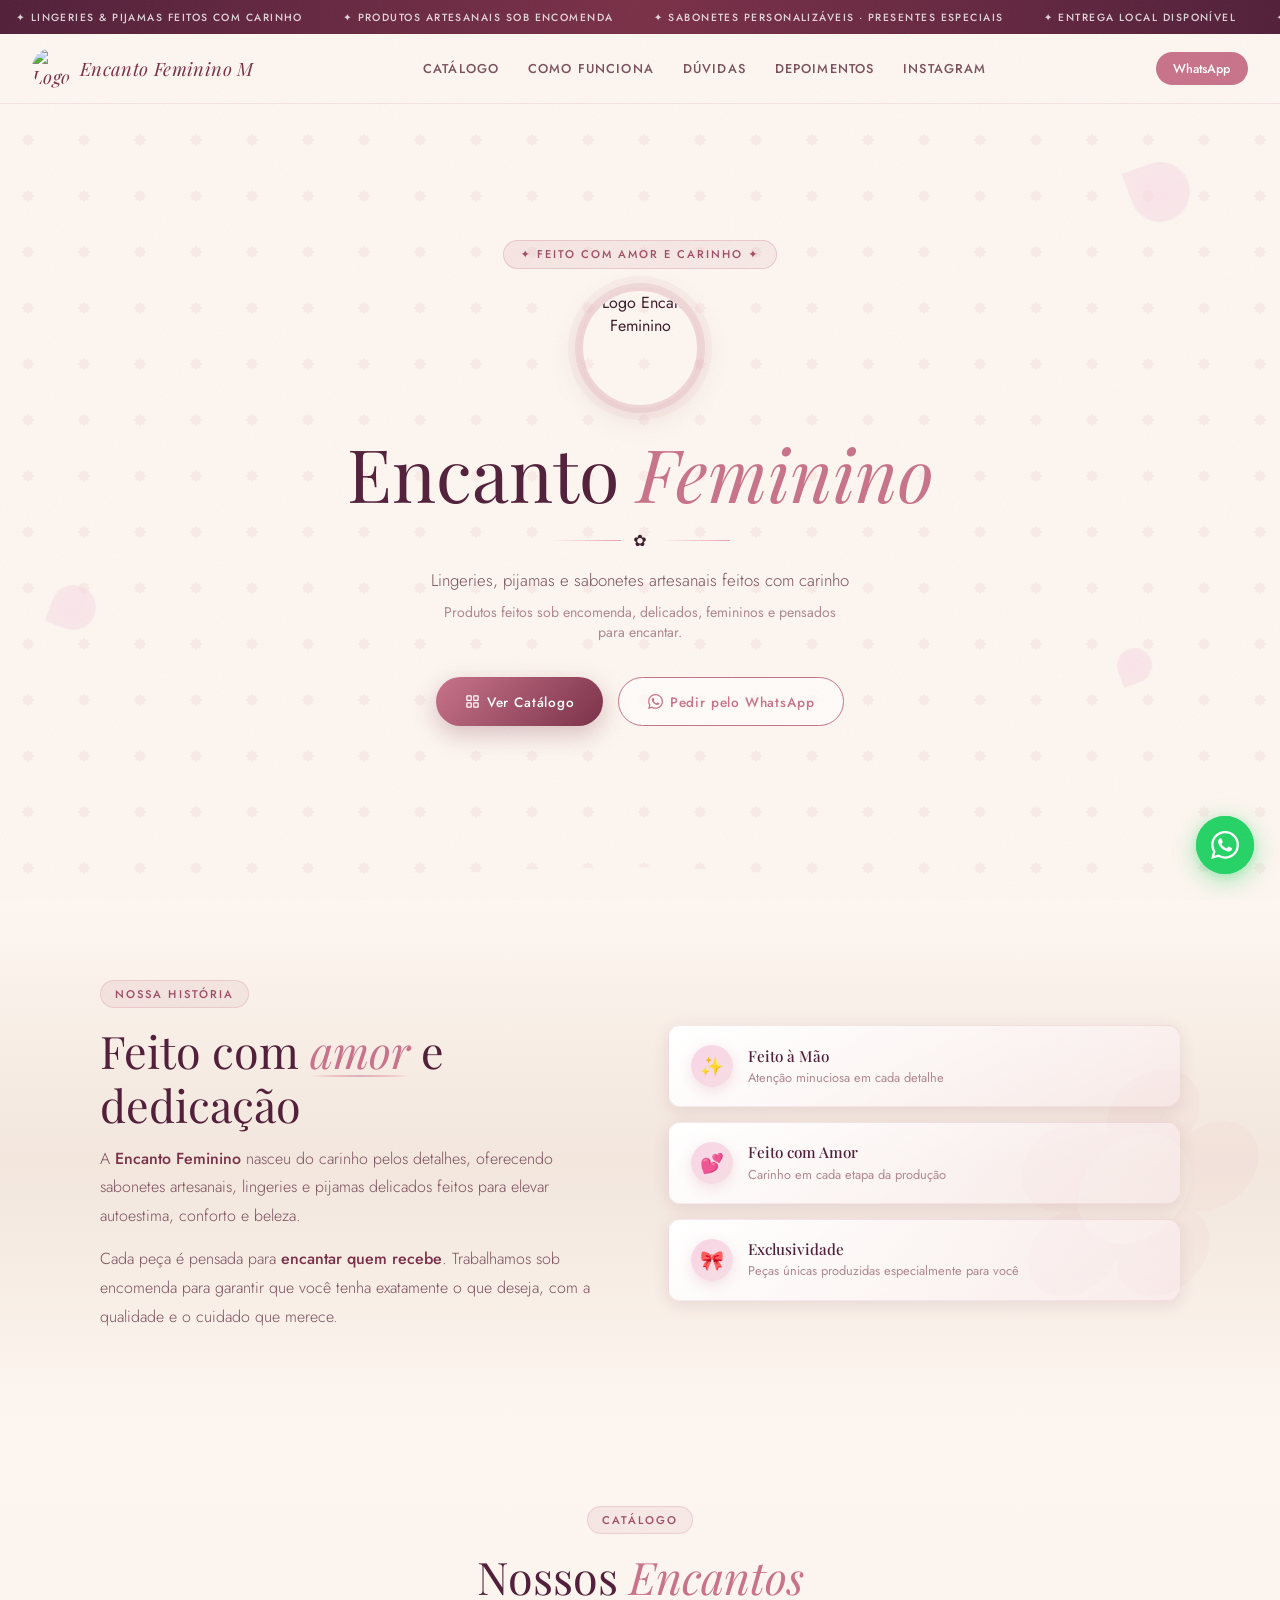
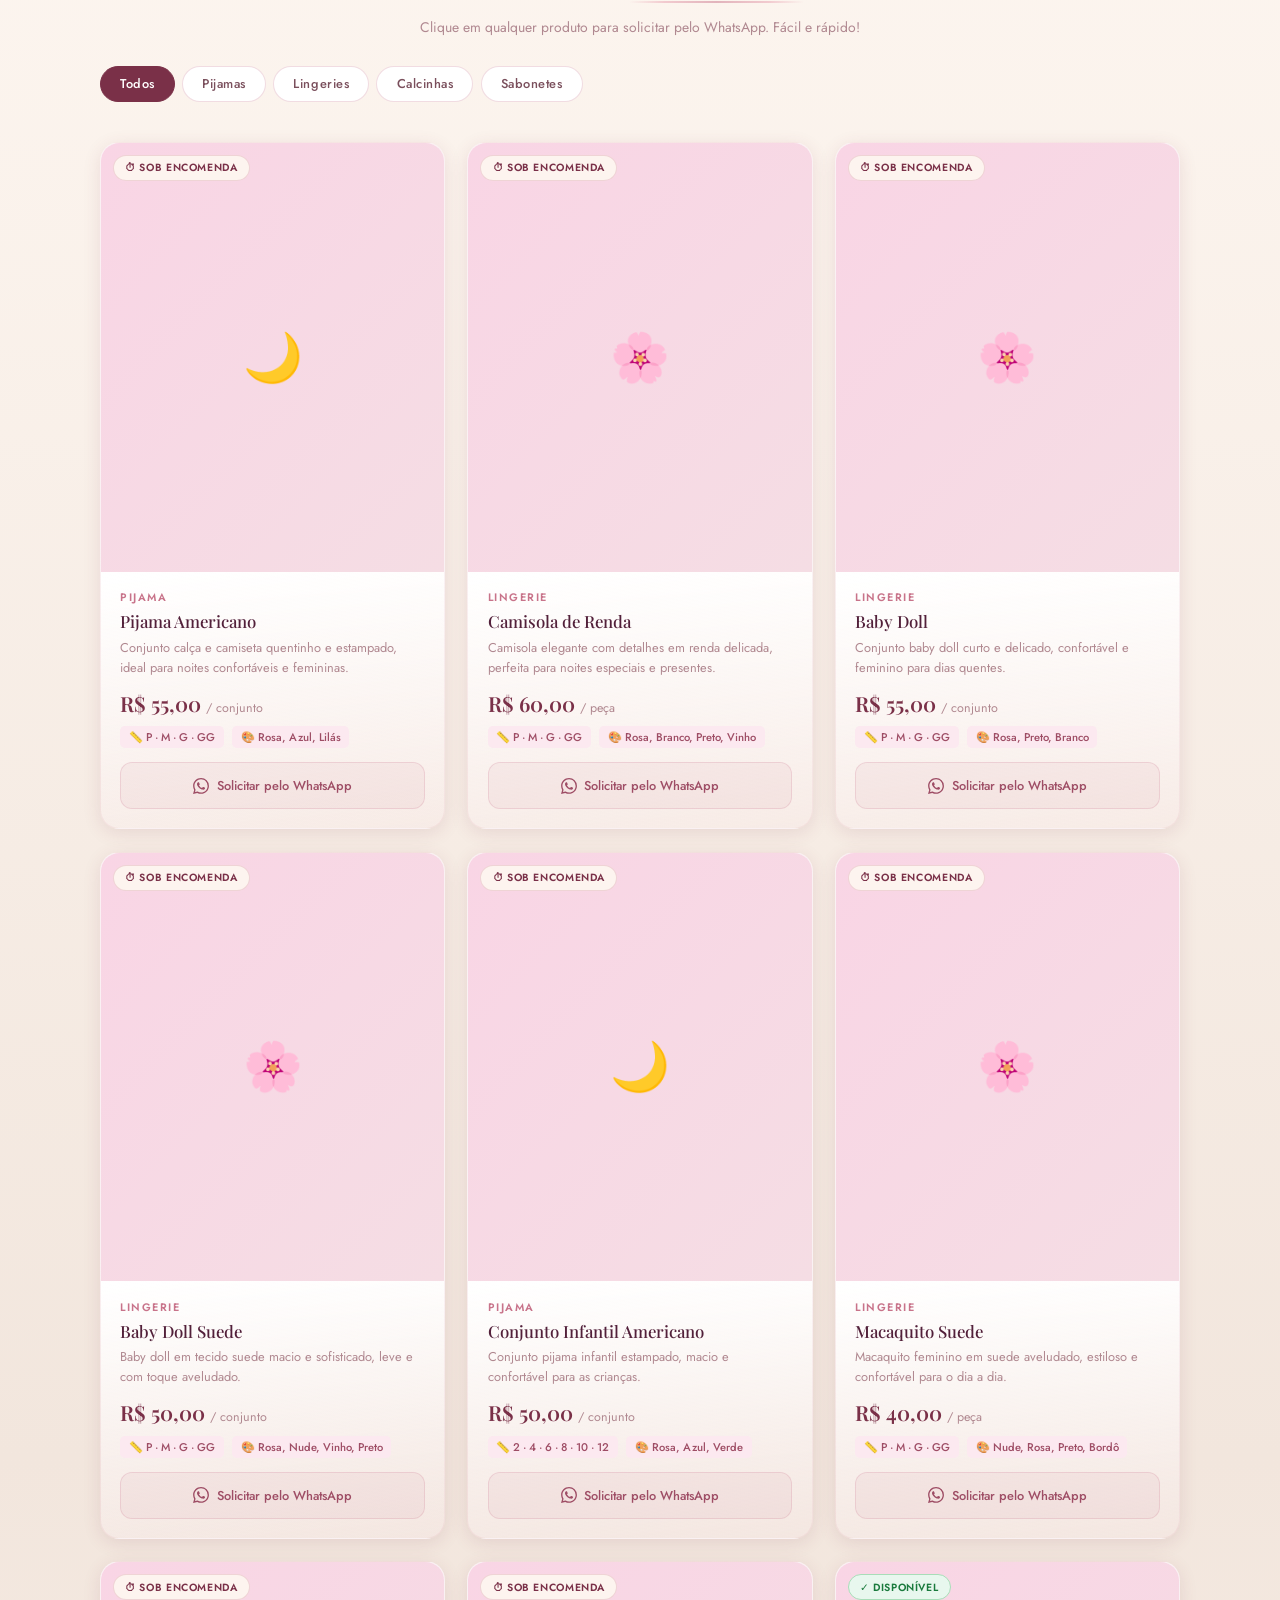
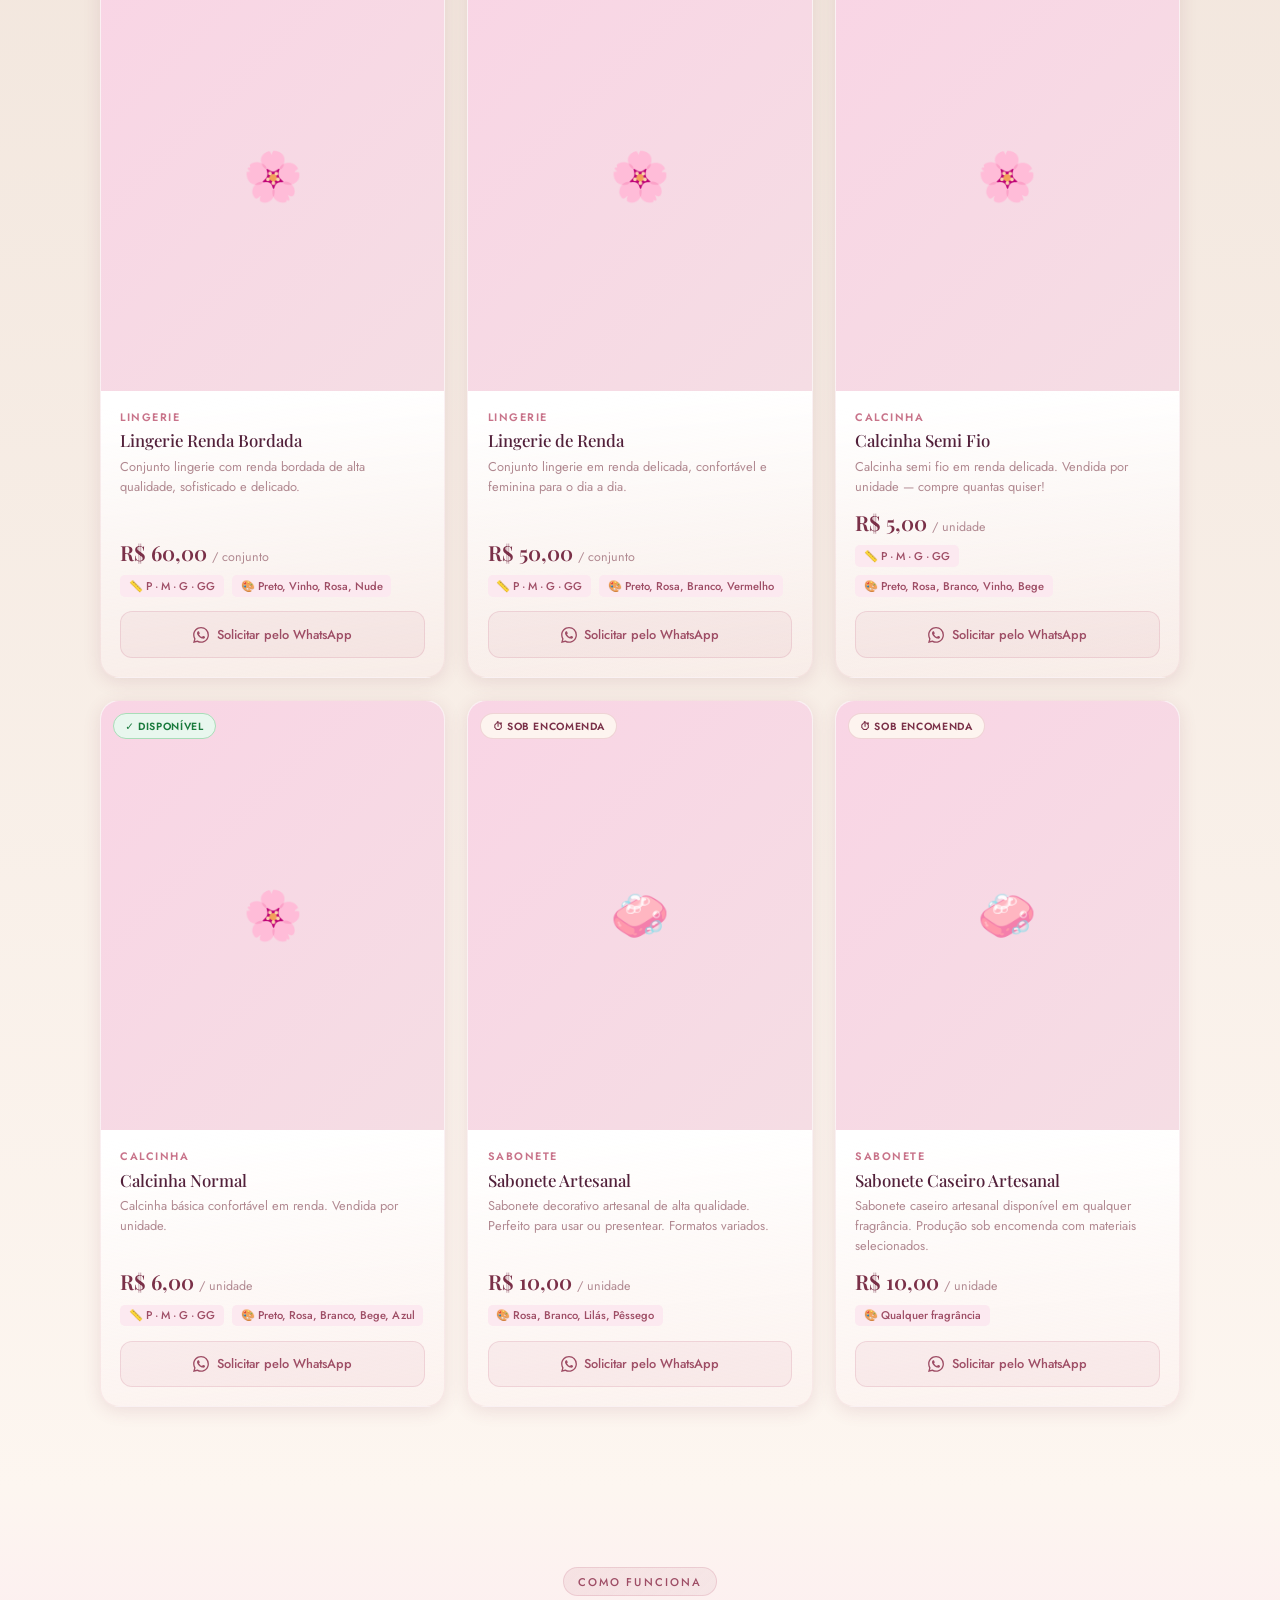
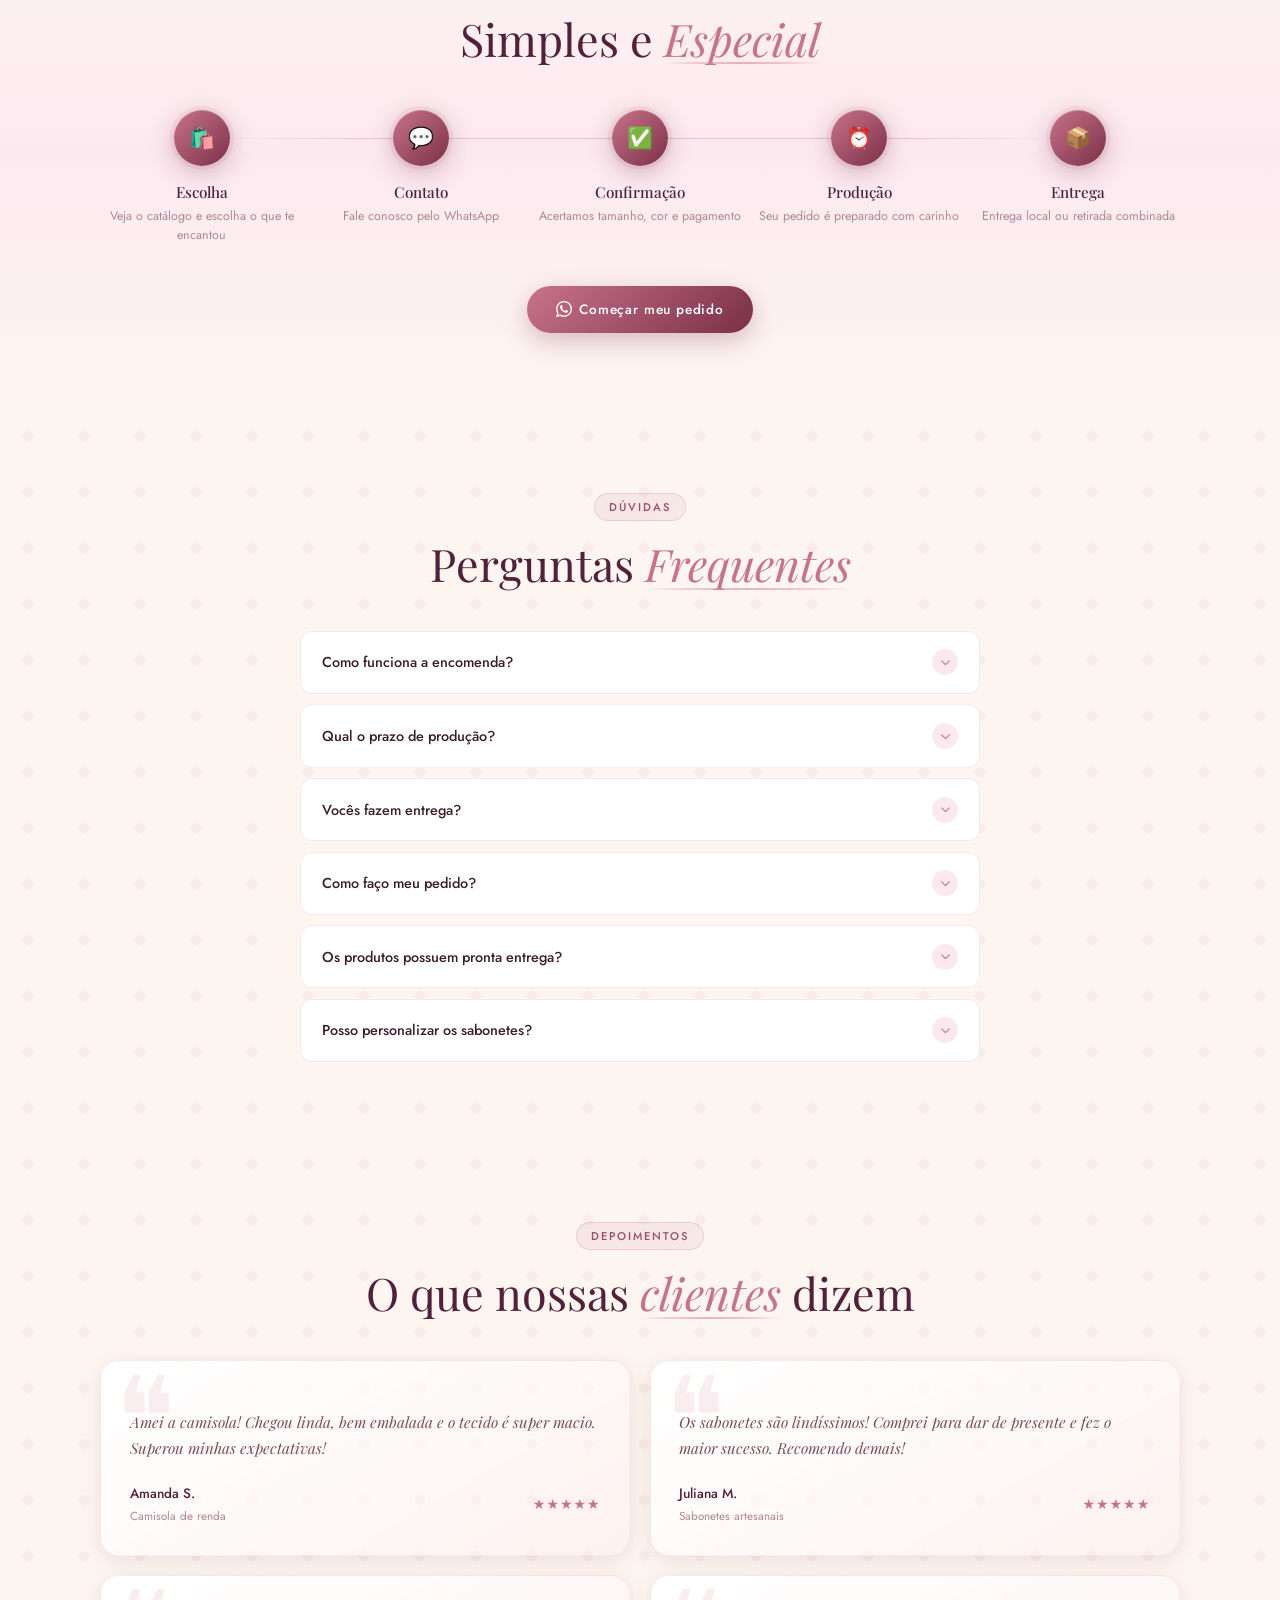
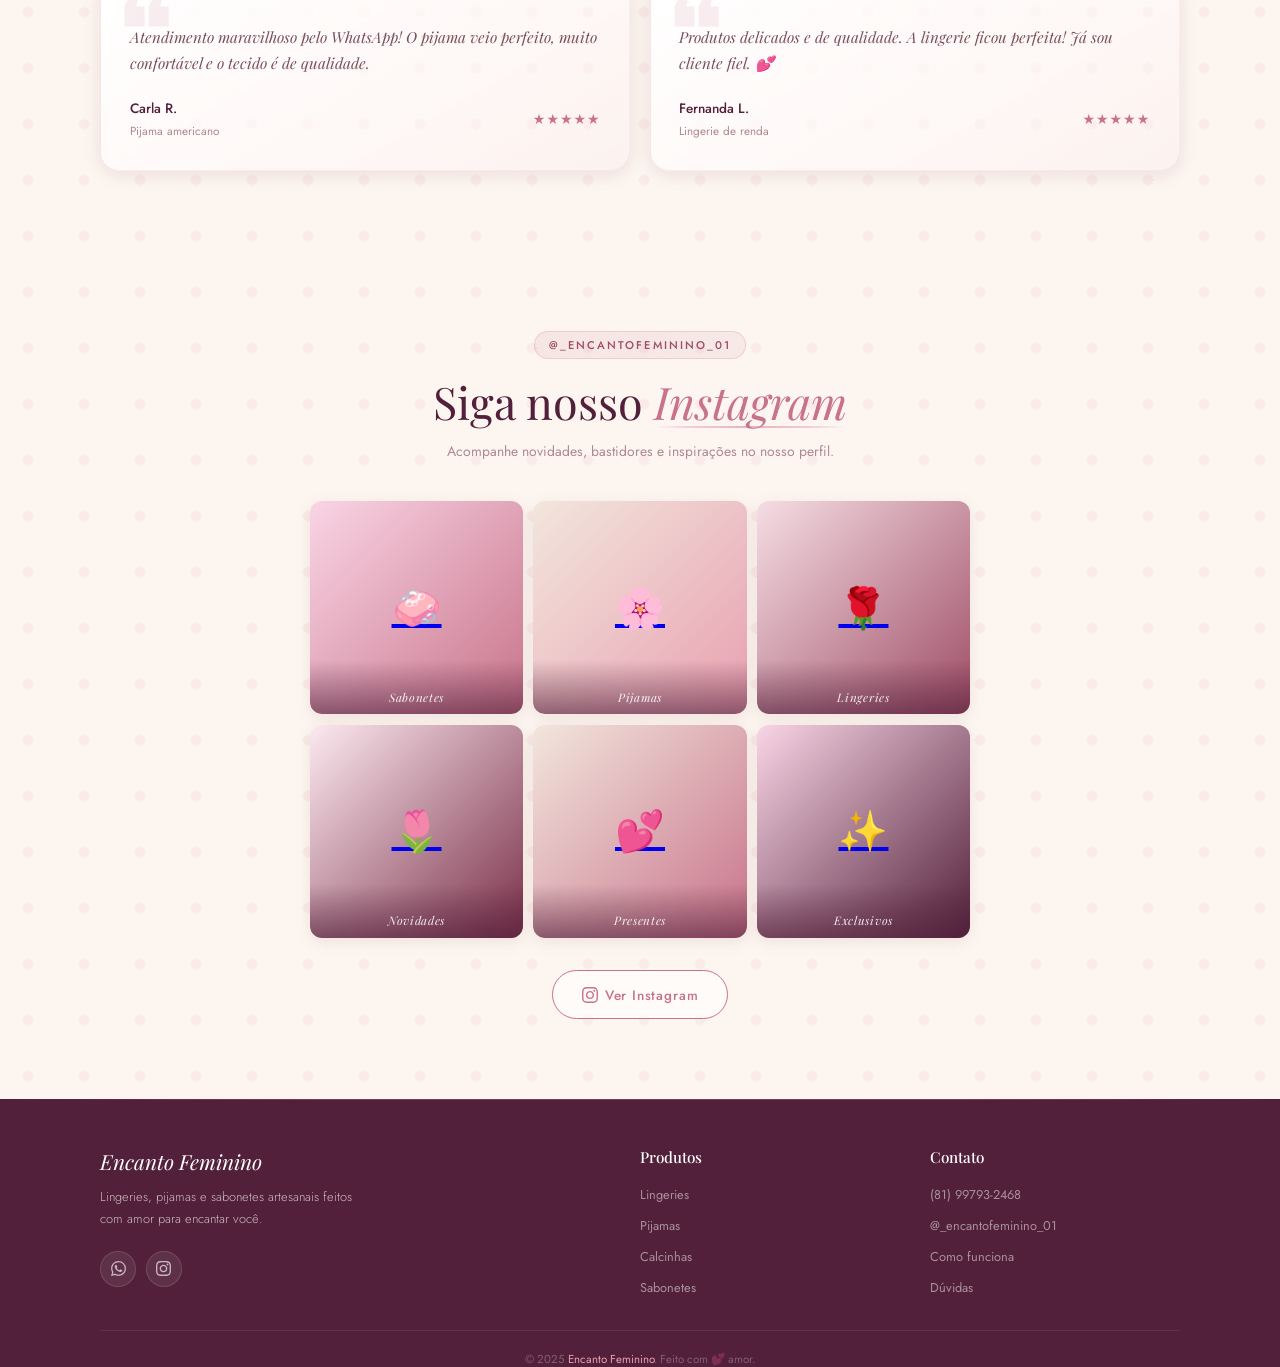
==== encanto-feminino-site/index.html @ 7e7afd83 "melhorias implementadas" ====
<!DOCTYPE html>
<html lang="pt-BR">
<!-- connor&nandiky -->
<head>
  <meta charset="UTF-8">
  <meta name="viewport" content="width=device-width, initial-scale=1.0">
  <title>Encanto Feminino</title>
  <link rel="icon" type="image/png"
    href="https://i.ibb.co/6RVwh4Yf/688606602-18405488932198150-9215705110699613256-n-modified.png">
  <meta name="description"
    content="Produtos feitos sob encomenda com carinho. Lingeries delicadas, pijamas confortáveis e sabonetes artesanais decorativos para encantar.">
  <meta property="og:type" content="website">
  <meta property="og:title" content="Encanto Feminino M">
  <meta property="og:description" content="Lingeries, pijamas e sabonetes artesanais feitos com carinho. Peças exclusivas sob encomenda para você.">
  <meta property="og:image" content="https://i.ibb.co/6RVwh4Yf/688606602-18405488932198150-9215705110699613256-n-modified.png">
  <meta name="twitter:card" content="summary_large_image">
  <link rel="preconnect" href="https://fonts.googleapis.com">
  <link rel="preconnect" href="https://fonts.gstatic.com" crossorigin>
  <link
    href="https://fonts.googleapis.com/css2?family=Playfair+Display:ital,wght@0,400;0,500;0,600;0,700;1,400;1,500&family=Jost:wght@300;400;500;600&display=swap"
    rel="stylesheet">
  <link rel="stylesheet" href="style.css">
</head>

<body>

  <!-- ANNOUNCEMENT BAR -->
  <div class="announcement-bar" aria-label="Informações da loja">
    <div class="announcement-track" aria-hidden="true">
      <span>✦ Lingeries &amp; pijamas feitos com carinho</span>
      <span>✦ Produtos artesanais sob encomenda</span>
      <span>✦ Sabonetes personalizáveis · Presentes especiais</span>
      <span>✦ Entrega local disponível</span>
      <span>✦ Qualidade em cada detalhe</span>
      <span>✦ Lingeries &amp; pijamas feitos com carinho</span>
      <span>✦ Produtos artesanais sob encomenda</span>
      <span>✦ Sabonetes personalizáveis · Presentes especiais</span>
      <span>✦ Entrega local disponível</span>
      <span>✦ Qualidade em cada detalhe</span>
    </div>
  </div>

  <!-- NAV -->
  <nav id="navbar">
    <a href="#hero" class="nav-logo">
      <img
        src="https://i.ibb.co/60g7cKmG/73280703-botanico-linha-arte-minimalista-mulher-perfil-com-folha-sotaque-vetor-removebg-preview.png"
        alt="Logo">
      Encanto Feminino M
    </a>

    <div class="nav-links">
      <a href="#catalogo">Catálogo</a>
      <a href="#como-funciona">Como Funciona</a>
      <a href="#faq">Dúvidas</a>
      <a href="#depoimentos">Depoimentos</a>
      <a href="#instagram">Instagram</a>
    </div>
    <a href="https://wa.me/5581997932468?text=Ol%C3%A1%21+Vim+pelo+site" target="_blank" rel="noopener noreferrer" class="nav-cta">WhatsApp</a>
    <button class="hamburger" id="hambBtn" type="button" aria-label="Abrir menu"><span></span><span></span><span></span></button>
  </nav>

  <!-- MOBILE MENU -->
  <div class="mobile-menu" id="mobileMenu">
    <button class="menu-close" id="menuClose" type="button" aria-label="Fechar menu">✕</button>
    <a href="#catalogo" onclick="closeMob()">Catálogo</a>
    <a href="#como-funciona" onclick="closeMob()">Como Funciona</a>
    <a href="#faq" onclick="closeMob()">Dúvidas</a>
    <a href="#depoimentos" onclick="closeMob()">Depoimentos</a>
    <a href="#instagram" onclick="closeMob()">Instagram</a>
    <a href="https://wa.me/5581997932468" target="_blank" rel="noopener noreferrer" onclick="closeMob()"
      style="color:var(--rose-light);font-size:1rem;margin-top:.5rem">Pedir pelo WhatsApp</a>
  </div>

  <!-- HERO -->
  <section id="hero">
    <div class="hero-bg"></div>
    <div class="petal"></div>
    <div class="petal"></div>
    <div class="petal"></div>
    <div class="petal"></div>
    <div class="hero-content">
      <div class="hero-badge">
        ✦ Feito com amor e carinho ✦
      </div>

      <img src="https://i.ibb.co/6RVwh4Yf/688606602-18405488932198150-9215705110699613256-n-modified.png"
        alt="Logo Encanto Feminino" class="hero-logo-img" id="heroLogoImg" loading="lazy">

      <h1 class="hero-title">Encanto <em>Feminino</em></h1>
      <div class="hero-div"><span>✿</span></div>
      <p class="hero-sub">Lingeries, pijamas e sabonetes artesanais feitos com carinho</p>
      <p class="hero-text">Produtos feitos sob encomenda, delicados, femininos e pensados para encantar.</p>
      <div class="hero-btns">
        <a href="#catalogo" class="btn-primary">
          <svg width="15" height="15" viewBox="0 0 24 24" fill="none" stroke="currentColor" stroke-width="2">
            <rect x="3" y="3" width="7" height="7" rx="1" />
            <rect x="14" y="3" width="7" height="7" rx="1" />
            <rect x="3" y="14" width="7" height="7" rx="1" />
            <rect x="14" y="14" width="7" height="7" rx="1" />
          </svg>
          Ver Catálogo
        </a>
        <a href="https://wa.me/5581997932468?text=Ol%C3%A1%21+Gostaria+de+fazer+um+pedido" target="_blank" rel="noopener noreferrer"
          class="btn-outline">
          <svg width="15" height="15" viewBox="0 0 24 24" fill="currentColor">
            <path
              d="M17.472 14.382c-.297-.149-1.758-.867-2.03-.967-.273-.099-.471-.148-.67.15-.197.297-.767.966-.94 1.164-.173.199-.347.223-.644.075-.297-.15-1.255-.463-2.39-1.475-.883-.788-1.48-1.761-1.653-2.059-.173-.297-.018-.458.13-.606.134-.133.298-.347.446-.52.149-.174.198-.298.298-.497.099-.198.05-.371-.025-.52-.075-.149-.669-1.612-.916-2.207-.242-.579-.487-.5-.669-.51-.173-.008-.371-.01-.57-.01-.198 0-.52.074-.792.372-.272.297-1.04 1.016-1.04 2.479 0 1.462 1.065 2.875 1.213 3.074.149.198 2.096 3.2 5.077 4.487.709.306 1.262.489 1.694.625.712.227 1.36.195 1.871.118.571-.085 1.758-.719 2.006-1.413.248-.694.248-1.289.173-1.413-.074-.124-.272-.198-.57-.347m-5.421 7.403h-.004a9.87 9.87 0 01-5.031-1.378l-.361-.214-3.741.982.998-3.648-.235-.374a9.86 9.86 0 01-1.51-5.26c.001-5.45 4.436-9.884 9.888-9.884 2.64 0 5.122 1.03 6.988 2.898a9.825 9.825 0 012.893 6.994c-.003 5.45-4.437 9.884-9.885 9.884m8.413-18.297A11.815 11.815 0 0012.05 0C5.495 0 .16 5.335.157 11.892c0 2.096.547 4.142 1.588 5.945L.057 24l6.305-1.654a11.882 11.882 0 005.683 1.448h.005c6.554 0 11.89-5.335 11.893-11.893a11.821 11.821 0 00-3.48-8.413z" />
          </svg>
          Pedir pelo WhatsApp
        </a>
      </div>
    </div>
    <div class="hero-wave" aria-hidden="true">
      <svg viewBox="0 0 1440 70" preserveAspectRatio="none" xmlns="http://www.w3.org/2000/svg">
        <path d="M0,42 C280,80 600,4 900,42 C1140,72 1300,18 1440,42 L1440,70 L0,70 Z" fill="#fdf6f0"/>
      </svg>
    </div>
  </section>

  <!-- ABOUT -->
  <section id="about">
    <div class="container">
      <div class="about-inner">
        <div class="about-text fade-in">
          <div class="section-label">Nossa História</div>
          <h2 class="section-title">Feito com <em>amor</em> e dedicação</h2>
          <p>A <strong>Encanto Feminino</strong> nasceu do carinho pelos detalhes, oferecendo sabonetes artesanais,
            lingeries e pijamas delicados feitos para elevar autoestima, conforto e beleza.</p>
          <p>Cada peça é pensada para <strong>encantar quem recebe</strong>. Trabalhamos sob encomenda para garantir que
            você tenha exatamente o que deseja, com a qualidade e o cuidado que merece.</p>
        </div>
        <div class="about-cards fade-in">
          <div class="about-card">
            <div class="about-card-icon">✨</div>
            <div>
              <div class="about-card-title">Feito à Mão</div>
              <div class="about-card-desc">Atenção minuciosa em cada detalhe</div>
            </div>
          </div>
          <div class="about-card">
            <div class="about-card-icon">💕</div>
            <div>
              <div class="about-card-title">Feito com Amor</div>
              <div class="about-card-desc">Carinho em cada etapa da produção</div>
            </div>
          </div>
          <div class="about-card">
            <div class="about-card-icon">🎀</div>
            <div>
              <div class="about-card-title">Exclusividade</div>
              <div class="about-card-desc">Peças únicas produzidas especialmente para você</div>
            </div>
          </div>
        </div>
      </div>
    </div>
  </section>

  <!-- CATALOG -->
  <section id="catalogo">
    <div class="container">
      <div style="text-align:center" class="fade-in">
        <div class="section-label">Catálogo</div>
        <h2 class="section-title">Nossos <em>Encantos</em></h2>
        <p style="color:var(--text-light);font-size:.87rem;max-width:440px;margin:.4rem auto 0">Clique em qualquer
          produto para solicitar pelo WhatsApp. Fácil e rápido!</p>
      </div>
      <div class="catalog-filters fade-in" id="filterBtns">
        <button class="filter-btn active" type="button" onclick="filterCat('todos',this)">Todos</button>
        <button class="filter-btn" type="button" onclick="filterCat('pijama',this)">Pijamas</button>
        <button class="filter-btn" type="button" onclick="filterCat('lingerie',this)">Lingeries</button>
        <button class="filter-btn" type="button" onclick="filterCat('calcinha',this)">Calcinhas</button>
        <button class="filter-btn" type="button" onclick="filterCat('sabonete',this)">Sabonetes</button>
      </div>
      <div class="products-grid" id="productsGrid"></div>
    </div>
  </section>

  <!-- HOW IT WORKS -->
  <section id="como-funciona">
    <div class="container">
      <div style="text-align:center" class="fade-in">
        <div class="section-label">Como Funciona</div>
        <h2 class="section-title">Simples e <em>Especial</em></h2>
      </div>
      <div class="steps-grid fade-in">
        <div class="step-item">
          <div class="step-num">🛍️</div>
          <div class="step-title">Escolha</div>
          <p class="step-desc">Veja o catálogo e escolha o que te encantou</p>
        </div>
        <div class="step-item">
          <div class="step-num">💬</div>
          <div class="step-title">Contato</div>
          <p class="step-desc">Fale conosco pelo WhatsApp</p>
        </div>
        <div class="step-item">
          <div class="step-num">✅</div>
          <div class="step-title">Confirmação</div>
          <p class="step-desc">Acertamos tamanho, cor e pagamento</p>
        </div>
        <div class="step-item">
          <div class="step-num">⏰</div>
          <div class="step-title">Produção</div>
          <p class="step-desc">Seu pedido é preparado com carinho</p>
        </div>
        <div class="step-item">
          <div class="step-num">📦</div>
          <div class="step-title">Entrega</div>
          <p class="step-desc">Entrega local ou retirada combinada</p>
        </div>
      </div>
      <div style="text-align:center;margin-top:2.5rem" class="fade-in">
        <a href="https://wa.me/5581997932468?text=Ol%C3%A1%21+Quero+fazer+um+pedido" target="_blank" rel="noopener noreferrer" class="btn-primary"
          style="display:inline-flex">
          <svg width="16" height="16" viewBox="0 0 24 24" fill="currentColor">
            <path
              d="M17.472 14.382c-.297-.149-1.758-.867-2.03-.967-.273-.099-.471-.148-.67.15-.197.297-.767.966-.94 1.164-.173.199-.347.223-.644.075-.297-.15-1.255-.463-2.39-1.475-.883-.788-1.48-1.761-1.653-2.059-.173-.297-.018-.458.13-.606.134-.133.298-.347.446-.52.149-.174.198-.298.298-.497.099-.198.05-.371-.025-.52-.075-.149-.669-1.612-.916-2.207-.242-.579-.487-.5-.669-.51-.173-.008-.371-.01-.57-.01-.198 0-.52.074-.792.372-.272.297-1.04 1.016-1.04 2.479 0 1.462 1.065 2.875 1.213 3.074.149.198 2.096 3.2 5.077 4.487.709.306 1.262.489 1.694.625.712.227 1.36.195 1.871.118.571-.085 1.758-.719 2.006-1.413.248-.694.248-1.289.173-1.413-.074-.124-.272-.198-.57-.347m-5.421 7.403h-.004a9.87 9.87 0 01-5.031-1.378l-.361-.214-3.741.982.998-3.648-.235-.374a9.86 9.86 0 01-1.51-5.26c.001-5.45 4.436-9.884 9.888-9.884 2.64 0 5.122 1.03 6.988 2.898a9.825 9.825 0 012.893 6.994c-.003 5.45-4.437 9.884-9.885 9.884m8.413-18.297A11.815 11.815 0 0012.05 0C5.495 0 .16 5.335.157 11.892c0 2.096.547 4.142 1.588 5.945L.057 24l6.305-1.654a11.882 11.882 0 005.683 1.448h.005c6.554 0 11.89-5.335 11.893-11.893a11.821 11.821 0 00-3.48-8.413z" />
          </svg>
          Começar meu pedido
        </a>
      </div>
    </div>
  </section>

  <!-- FAQ -->
  <section id="faq">
    <div class="container">
      <div style="text-align:center" class="fade-in">
        <div class="section-label">Dúvidas</div>
        <h2 class="section-title">Perguntas <em>Frequentes</em></h2>
      </div>
      <div class="faq-list fade-in">
        <div class="faq-item"><button class="faq-q" type="button" onclick="toggleFaq(this)">Como funciona a encomenda?<div
              class="faq-icon"><svg viewBox="0 0 24 24" fill="none" stroke-width="2">
                <path stroke-linecap="round" stroke-linejoin="round" d="M19 9l-7 7-7-7" />
              </svg></div></button>
          <div class="faq-a">
            <p>Você escolhe o produto no catálogo e entra em contato pelo WhatsApp. Confirmamos disponibilidade,
              tamanho, cores e forma de pagamento. Após confirmação, iniciamos a produção ou separamos seu pedido.</p>
          </div>
        </div>
        <div class="faq-item"><button class="faq-q" type="button" onclick="toggleFaq(this)">Qual o prazo de produção?<div
              class="faq-icon"><svg viewBox="0 0 24 24" fill="none" stroke-width="2">
                <path stroke-linecap="round" stroke-linejoin="round" d="M19 9l-7 7-7-7" />
              </svg></div></button>
          <div class="faq-a">
            <p>Para lingeries e pijamas o prazo varia conforme disponibilidade. Os sabonetes artesanais são feitos sob
              encomenda e o prazo pode variar de acordo com a disponibilidade dos materiais. Sempre informamos o prazo
              estimado no momento do pedido.</p>
          </div>
        </div>
        <div class="faq-item"><button class="faq-q" type="button" onclick="toggleFaq(this)">Vocês fazem entrega?<div class="faq-icon">
              <svg viewBox="0 0 24 24" fill="none" stroke-width="2">
                <path stroke-linecap="round" stroke-linejoin="round" d="M19 9l-7 7-7-7" />
              </svg>
            </div></button>
          <div class="faq-a">
            <p>Sim! Realizamos entrega local para regiões próximas. Para clientes mais distantes, combinamos a retirada
              em local conveniente. Os detalhes são acertados pelo WhatsApp.</p>
          </div>
        </div>
        <div class="faq-item"><button class="faq-q" type="button" onclick="toggleFaq(this)">Como faço meu pedido?<div
              class="faq-icon"><svg viewBox="0 0 24 24" fill="none" stroke-width="2">
                <path stroke-linecap="round" stroke-linejoin="round" d="M19 9l-7 7-7-7" />
              </svg></div></button>
          <div class="faq-a">
            <p>Clique no botão WhatsApp do produto desejado ou no botão flutuante. Você será direcionada para uma
              conversa onde poderá tirar dúvidas e finalizar seu pedido.</p>
          </div>
        </div>
        <div class="faq-item"><button class="faq-q" type="button" onclick="toggleFaq(this)">Os produtos possuem pronta entrega?<div
              class="faq-icon"><svg viewBox="0 0 24 24" fill="none" stroke-width="2">
                <path stroke-linecap="round" stroke-linejoin="round" d="M19 9l-7 7-7-7" />
              </svg></div></button>
          <div class="faq-a">
            <p>Alguns produtos podem ter pronta entrega, mas a maioria é sob encomenda para garantir qualidade. Consulte
              a disponibilidade pelo WhatsApp.</p>
          </div>
        </div>
        <div class="faq-item"><button class="faq-q" type="button" onclick="toggleFaq(this)">Posso personalizar os sabonetes?<div
              class="faq-icon"><svg viewBox="0 0 24 24" fill="none" stroke-width="2">
                <path stroke-linecap="round" stroke-linejoin="round" d="M19 9l-7 7-7-7" />
              </svg></div></button>
          <div class="faq-a">
            <p>Sim! Os sabonetes artesanais podem ser personalizados em cores, formatos e fragrâncias. Perfeitos para
              presentes, chás de bebê e casamentos. Entre em contato!</p>
          </div>
        </div>
      </div>
    </div>
  </section>

  <!-- TESTIMONIALS -->
  <section id="depoimentos">
    <div class="container">
      <div style="text-align:center" class="fade-in">
        <div class="section-label">Depoimentos</div>
        <h2 class="section-title">O que nossas <em>clientes</em> dizem</h2>
      </div>
      <div class="test-grid fade-in">
        <div class="test-card">
          <p class="test-text">Amei a camisola! Chegou linda, bem embalada e o tecido é super macio. Superou minhas
            expectativas!</p>
          <div class="test-footer">
            <div class="test-author"><strong>Amanda S.</strong><span>Camisola de renda</span></div>
            <div class="stars" aria-label="5 estrelas">★★★★★</div>
          </div>
        </div>
        <div class="test-card">
          <p class="test-text">Os sabonetes são lindíssimos! Comprei para dar de presente e fez o maior sucesso.
            Recomendo demais!</p>
          <div class="test-footer">
            <div class="test-author"><strong>Juliana M.</strong><span>Sabonetes artesanais</span></div>
            <div class="stars" aria-label="5 estrelas">★★★★★</div>
          </div>
        </div>
        <div class="test-card">
          <p class="test-text">Atendimento maravilhoso pelo WhatsApp! O pijama veio perfeito, muito confortável e o
            tecido é de qualidade.</p>
          <div class="test-footer">
            <div class="test-author"><strong>Carla R.</strong><span>Pijama americano</span></div>
            <div class="stars" aria-label="5 estrelas">★★★★★</div>
          </div>
        </div>
        <div class="test-card">
          <p class="test-text">Produtos delicados e de qualidade. A lingerie ficou perfeita! Já sou cliente fiel. 💕</p>
          <div class="test-footer">
            <div class="test-author"><strong>Fernanda L.</strong><span>Lingerie de renda</span></div>
            <div class="stars" aria-label="5 estrelas">★★★★★</div>
          </div>
        </div>
      </div>
    </div>
  </section>

  <!-- INSTAGRAM -->
  <section id="instagram">
    <div class="container">
      <div class="fade-in">
        <div class="section-label">@_encantofeminino_01</div>
        <h2 class="section-title">Siga nosso <em>Instagram</em></h2>
        <p style="color:var(--text-light);font-size:.87rem;max-width:400px;margin:.4rem auto 0">Acompanhe novidades,
          bastidores e inspirações no nosso perfil.</p>
      </div>
      <div class="insta-grid fade-in">
        <a href="https://instagram.com/_encantofeminino_01" target="_blank" rel="noopener noreferrer" class="insta-item" data-label="Sabonetes"
          style="background:linear-gradient(135deg,#f9d5e5,#c8738a)">
          <div style="width:100%;height:100%;display:flex;align-items:center;justify-content:center;font-size:2.5rem">🧼
          </div>
          <div class="insta-overlay"><svg viewBox="0 0 24 24">
              <path
                d="M12 2.163c3.204 0 3.584.012 4.85.07 3.252.148 4.771 1.691 4.919 4.919.058 1.265.069 1.645.069 4.849 0 3.205-.012 3.584-.069 4.849-.149 3.225-1.664 4.771-4.919 4.919-1.266.058-1.644.07-4.85.07-3.204 0-3.584-.012-4.849-.07-3.26-.149-4.771-1.699-4.919-4.92-.058-1.265-.07-1.644-.07-4.849 0-3.204.013-3.583.07-4.849.149-3.227 1.664-4.771 4.919-4.919 1.266-.057 1.645-.069 4.849-.069zm0-2.163c-3.259 0-3.667.014-4.947.072-4.358.2-6.78 2.618-6.98 6.98-.059 1.281-.073 1.689-.073 4.948 0 3.259.014 3.668.072 4.948.2 4.358 2.618 6.78 6.98 6.98 1.281.058 1.689.072 4.948.072 3.259 0 3.668-.014 4.948-.072 4.354-.2 6.782-2.618 6.979-6.98.059-1.28.073-1.689.073-4.948 0-3.259-.014-3.667-.072-4.947-.196-4.354-2.617-6.78-6.979-6.98-1.281-.059-1.69-.073-4.949-.073zm0 5.838c-3.403 0-6.162 2.759-6.162 6.162s2.759 6.163 6.162 6.163 6.162-2.759 6.162-6.163c0-3.403-2.759-6.162-6.162-6.162zm0 10.162c-2.209 0-4-1.79-4-4 0-2.209 1.791-4 4-4s4 1.791 4 4c0 2.21-1.791 4-4 4zm6.406-11.845c-.796 0-1.441.645-1.441 1.44s.645 1.44 1.441 1.44c.795 0 1.439-.645 1.439-1.44s-.644-1.44-1.439-1.44z" />
            </svg></div>
        </a>
        <a href="https://instagram.com/_encantofeminino_01" target="_blank" rel="noopener noreferrer" class="insta-item" data-label="Pijamas"
          style="background:linear-gradient(135deg,#f2e6dd,#e8a0b0)">
          <div style="width:100%;height:100%;display:flex;align-items:center;justify-content:center;font-size:2.5rem">🌸
          </div>
          <div class="insta-overlay"><svg viewBox="0 0 24 24">
              <path
                d="M12 2.163c3.204 0 3.584.012 4.85.07 3.252.148 4.771 1.691 4.919 4.919.058 1.265.069 1.645.069 4.849 0 3.205-.012 3.584-.069 4.849-.149 3.225-1.664 4.771-4.919 4.919-1.266.058-1.644.07-4.85.07-3.204 0-3.584-.012-4.849-.07-3.26-.149-4.771-1.699-4.919-4.92-.058-1.265-.07-1.644-.07-4.849 0-3.204.013-3.583.07-4.849.149-3.227 1.664-4.771 4.919-4.919 1.266-.057 1.645-.069 4.849-.069zm0-2.163c-3.259 0-3.667.014-4.947.072-4.358.2-6.78 2.618-6.98 6.98-.059 1.281-.073 1.689-.073 4.948 0 3.259.014 3.668.072 4.948.2 4.358 2.618 6.78 6.98 6.98 1.281.058 1.689.072 4.948.072 3.259 0 3.668-.014 4.948-.072 4.354-.2 6.782-2.618 6.979-6.98.059-1.28.073-1.689.073-4.948 0-3.259-.014-3.667-.072-4.947-.196-4.354-2.617-6.78-6.979-6.98-1.281-.059-1.69-.073-4.949-.073zm0 5.838c-3.403 0-6.162 2.759-6.162 6.162s2.759 6.163 6.162 6.163 6.162-2.759 6.162-6.163c0-3.403-2.759-6.162-6.162-6.162zm0 10.162c-2.209 0-4-1.79-4-4 0-2.209 1.791-4 4-4s4 1.791 4 4c0 2.21-1.791 4-4 4zm6.406-11.845c-.796 0-1.441.645-1.441 1.44s.645 1.44 1.441 1.44c.795 0 1.439-.645 1.439-1.44s-.644-1.44-1.439-1.44z" />
            </svg></div>
        </a>
        <a href="https://instagram.com/_encantofeminino_01" target="_blank" rel="noopener noreferrer" class="insta-item" data-label="Lingeries"
          style="background:linear-gradient(135deg,#f5dde4,#9e4d65)">
          <div style="width:100%;height:100%;display:flex;align-items:center;justify-content:center;font-size:2.5rem">🌹
          </div>
          <div class="insta-overlay"><svg viewBox="0 0 24 24">
              <path
                d="M12 2.163c3.204 0 3.584.012 4.85.07 3.252.148 4.771 1.691 4.919 4.919.058 1.265.069 1.645.069 4.849 0 3.205-.012 3.584-.069 4.849-.149 3.225-1.664 4.771-4.919 4.919-1.266.058-1.644.07-4.85.07-3.204 0-3.584-.012-4.849-.07-3.26-.149-4.771-1.699-4.919-4.92-.058-1.265-.07-1.644-.07-4.849 0-3.204.013-3.583.07-4.849.149-3.227 1.664-4.771 4.919-4.919 1.266-.057 1.645-.069 4.849-.069zm0-2.163c-3.259 0-3.667.014-4.947.072-4.358.2-6.78 2.618-6.98 6.98-.059 1.281-.073 1.689-.073 4.948 0 3.259.014 3.668.072 4.948.2 4.358 2.618 6.78 6.98 6.98 1.281.058 1.689.072 4.948.072 3.259 0 3.668-.014 4.948-.072 4.354-.2 6.782-2.618 6.979-6.98.059-1.28.073-1.689.073-4.948 0-3.259-.014-3.667-.072-4.947-.196-4.354-2.617-6.78-6.979-6.98-1.281-.059-1.69-.073-4.949-.073zm0 5.838c-3.403 0-6.162 2.759-6.162 6.162s2.759 6.163 6.162 6.163 6.162-2.759 6.162-6.163c0-3.403-2.759-6.162-6.162-6.162zm0 10.162c-2.209 0-4-1.79-4-4 0-2.209 1.791-4 4-4s4 1.791 4 4c0 2.21-1.791 4-4 4zm6.406-11.845c-.796 0-1.441.645-1.441 1.44s.645 1.44 1.441 1.44c.795 0 1.439-.645 1.439-1.44s-.644-1.44-1.439-1.44z" />
            </svg></div>
        </a>
        <a href="https://instagram.com/_encantofeminino_01" target="_blank" rel="noopener noreferrer" class="insta-item" data-label="Novidades"
          style="background:linear-gradient(135deg,#fce9f0,#7a3048)">
          <div style="width:100%;height:100%;display:flex;align-items:center;justify-content:center;font-size:2.5rem">🌷
          </div>
          <div class="insta-overlay"><svg viewBox="0 0 24 24">
              <path
                d="M12 2.163c3.204 0 3.584.012 4.85.07 3.252.148 4.771 1.691 4.919 4.919.058 1.265.069 1.645.069 4.849 0 3.205-.012 3.584-.069 4.849-.149 3.225-1.664 4.771-4.919 4.919-1.266.058-1.644.07-4.85.07-3.204 0-3.584-.012-4.849-.07-3.26-.149-4.771-1.699-4.919-4.92-.058-1.265-.07-1.644-.07-4.849 0-3.204.013-3.583.07-4.849.149-3.227 1.664-4.771 4.919-4.919 1.266-.057 1.645-.069 4.849-.069zm0-2.163c-3.259 0-3.667.014-4.947.072-4.358.2-6.78 2.618-6.98 6.98-.059 1.281-.073 1.689-.073 4.948 0 3.259.014 3.668.072 4.948.2 4.358 2.618 6.78 6.98 6.98 1.281.058 1.689.072 4.948.072 3.259 0 3.668-.014 4.948-.072 4.354-.2 6.782-2.618 6.979-6.98.059-1.28.073-1.689.073-4.948 0-3.259-.014-3.667-.072-4.947-.196-4.354-2.617-6.78-6.979-6.98-1.281-.059-1.69-.073-4.949-.073zm0 5.838c-3.403 0-6.162 2.759-6.162 6.162s2.759 6.163 6.162 6.163 6.162-2.759 6.162-6.163c0-3.403-2.759-6.162-6.162-6.162zm0 10.162c-2.209 0-4-1.79-4-4 0-2.209 1.791-4 4-4s4 1.791 4 4c0 2.21-1.791 4-4 4zm6.406-11.845c-.796 0-1.441.645-1.441 1.44s.645 1.44 1.441 1.44c.795 0 1.439-.645 1.439-1.44s-.644-1.44-1.439-1.44z" />
            </svg></div>
        </a>
        <a href="https://instagram.com/_encantofeminino_01" target="_blank" rel="noopener noreferrer" class="insta-item" data-label="Presentes"
          style="background:linear-gradient(135deg,#f2e6dd,#c8738a)">
          <div style="width:100%;height:100%;display:flex;align-items:center;justify-content:center;font-size:2.5rem">💕
          </div>
          <div class="insta-overlay"><svg viewBox="0 0 24 24">
              <path
                d="M12 2.163c3.204 0 3.584.012 4.85.07 3.252.148 4.771 1.691 4.919 4.919.058 1.265.069 1.645.069 4.849 0 3.205-.012 3.584-.069 4.849-.149 3.225-1.664 4.771-4.919 4.919-1.266.058-1.644.07-4.85.07-3.204 0-3.584-.012-4.849-.07-3.26-.149-4.771-1.699-4.919-4.92-.058-1.265-.07-1.644-.07-4.849 0-3.204.013-3.583.07-4.849.149-3.227 1.664-4.771 4.919-4.919 1.266-.057 1.645-.069 4.849-.069zm0-2.163c-3.259 0-3.667.014-4.947.072-4.358.2-6.78 2.618-6.98 6.98-.059 1.281-.073 1.689-.073 4.948 0 3.259.014 3.668.072 4.948.2 4.358 2.618 6.78 6.98 6.98 1.281.058 1.689.072 4.948.072 3.259 0 3.668-.014 4.948-.072 4.354-.2 6.782-2.618 6.979-6.98.059-1.28.073-1.689.073-4.948 0-3.259-.014-3.667-.072-4.947-.196-4.354-2.617-6.78-6.979-6.98-1.281-.059-1.69-.073-4.949-.073zm0 5.838c-3.403 0-6.162 2.759-6.162 6.162s2.759 6.163 6.162 6.163 6.162-2.759 6.162-6.163c0-3.403-2.759-6.162-6.162-6.162zm0 10.162c-2.209 0-4-1.79-4-4 0-2.209 1.791-4 4-4s4 1.791 4 4c0 2.21-1.791 4-4 4zm6.406-11.845c-.796 0-1.441.645-1.441 1.44s.645 1.44 1.441 1.44c.795 0 1.439-.645 1.439-1.44s-.644-1.44-1.439-1.44z" />
            </svg></div>
        </a>
        <a href="https://instagram.com/_encantofeminino_01" target="_blank" rel="noopener noreferrer" class="insta-item" data-label="Exclusivos"
          style="background:linear-gradient(135deg,#f9d5e5,#52203a)">
          <div style="width:100%;height:100%;display:flex;align-items:center;justify-content:center;font-size:2.5rem">✨
          </div>
          <div class="insta-overlay"><svg viewBox="0 0 24 24">
              <path
                d="M12 2.163c3.204 0 3.584.012 4.85.07 3.252.148 4.771 1.691 4.919 4.919.058 1.265.069 1.645.069 4.849 0 3.205-.012 3.584-.069 4.849-.149 3.225-1.664 4.771-4.919 4.919-1.266.058-1.644.07-4.85.07-3.204 0-3.584-.012-4.849-.07-3.26-.149-4.771-1.699-4.919-4.92-.058-1.265-.07-1.644-.07-4.849 0-3.204.013-3.583.07-4.849.149-3.227 1.664-4.771 4.919-4.919 1.266-.057 1.645-.069 4.849-.069zm0-2.163c-3.259 0-3.667.014-4.947.072-4.358.2-6.78 2.618-6.98 6.98-.059 1.281-.073 1.689-.073 4.948 0 3.259.014 3.668.072 4.948.2 4.358 2.618 6.78 6.98 6.98 1.281.058 1.689.072 4.948.072 3.259 0 3.668-.014 4.948-.072 4.354-.2 6.782-2.618 6.979-6.98.059-1.28.073-1.689.073-4.948 0-3.259-.014-3.667-.072-4.947-.196-4.354-2.617-6.78-6.979-6.98-1.281-.059-1.69-.073-4.949-.073zm0 5.838c-3.403 0-6.162 2.759-6.162 6.162s2.759 6.163 6.162 6.163 6.162-2.759 6.162-6.163c0-3.403-2.759-6.162-6.162-6.162zm0 10.162c-2.209 0-4-1.79-4-4 0-2.209 1.791-4 4-4s4 1.791 4 4c0 2.21-1.791 4-4 4zm6.406-11.845c-.796 0-1.441.645-1.441 1.44s.645 1.44 1.441 1.44c.795 0 1.439-.645 1.439-1.44s-.644-1.44-1.439-1.44z" />
            </svg></div>
        </a>
      </div>
      <div style="text-align:center;margin-top:2rem" class="fade-in">
        <a href="https://instagram.com/_encantofeminino_01" target="_blank" rel="noopener noreferrer" class="btn-outline"
          style="display:inline-flex">
          <svg width="16" height="16" viewBox="0 0 24 24" fill="currentColor">
            <path
              d="M12 2.163c3.204 0 3.584.012 4.85.07 3.252.148 4.771 1.691 4.919 4.919.058 1.265.069 1.645.069 4.849 0 3.205-.012 3.584-.069 4.849-.149 3.225-1.664 4.771-4.919 4.919-1.266.058-1.644.07-4.85.07-3.204 0-3.584-.012-4.849-.07-3.26-.149-4.771-1.699-4.919-4.92-.058-1.265-.07-1.644-.07-4.849 0-3.204.013-3.583.07-4.849.149-3.227 1.664-4.771 4.919-4.919 1.266-.057 1.645-.069 4.849-.069zm0-2.163c-3.259 0-3.667.014-4.947.072-4.358.2-6.78 2.618-6.98 6.98-.059 1.281-.073 1.689-.073 4.948 0 3.259.014 3.668.072 4.948.2 4.358 2.618 6.78 6.98 6.98 1.281.058 1.689.072 4.948.072 3.259 0 3.668-.014 4.948-.072 4.354-.2 6.782-2.618 6.979-6.98.059-1.28.073-1.689.073-4.948 0-3.259-.014-3.667-.072-4.947-.196-4.354-2.617-6.78-6.979-6.98-1.281-.059-1.69-.073-4.949-.073zm0 5.838c-3.403 0-6.162 2.759-6.162 6.162s2.759 6.163 6.162 6.163 6.162-2.759 6.162-6.163c0-3.403-2.759-6.162-6.162-6.162zm0 10.162c-2.209 0-4-1.79-4-4 0-2.209 1.791-4 4-4s4 1.791 4 4c0 2.21-1.791 4-4 4zm6.406-11.845c-.796 0-1.441.645-1.441 1.44s.645 1.44 1.441 1.44c.795 0 1.439-.645 1.439-1.44s-.644-1.44-1.439-1.44z" />
          </svg>
          Ver Instagram
        </a>
      </div>
    </div>
  </section>

  <!-- FOOTER -->
  <footer>
    <div class="container" style="padding-top:3rem;padding-bottom:0">
      <div class="footer-inner">
        <div class="foot-col">
          <div class="foot-brand-name">Encanto Feminino</div>
          <p class="foot-brand-desc">Lingeries, pijamas e sabonetes artesanais feitos com amor para encantar você.</p>
          <div class="foot-socials">
            <a href="https://wa.me/5581997932468?text=Ol%C3%A1%21+Vim+pelo+site" target="_blank" rel="noopener noreferrer"
              class="foot-social"><svg viewBox="0 0 24 24">
                <path
                  d="M17.472 14.382c-.297-.149-1.758-.867-2.03-.967-.273-.099-.471-.148-.67.15-.197.297-.767.966-.94 1.164-.173.199-.347.223-.644.075-.297-.15-1.255-.463-2.39-1.475-.883-.788-1.48-1.761-1.653-2.059-.173-.297-.018-.458.13-.606.134-.133.298-.347.446-.52.149-.174.198-.298.298-.497.099-.198.05-.371-.025-.52-.075-.149-.669-1.612-.916-2.207-.242-.579-.487-.5-.669-.51-.173-.008-.371-.01-.57-.01-.198 0-.52.074-.792.372-.272.297-1.04 1.016-1.04 2.479 0 1.462 1.065 2.875 1.213 3.074.149.198 2.096 3.2 5.077 4.487.709.306 1.262.489 1.694.625.712.227 1.36.195 1.871.118.571-.085 1.758-.719 2.006-1.413.248-.694.248-1.289.173-1.413-.074-.124-.272-.198-.57-.347m-5.421 7.403h-.004a9.87 9.87 0 01-5.031-1.378l-.361-.214-3.741.982.998-3.648-.235-.374a9.86 9.86 0 01-1.51-5.26c.001-5.45 4.436-9.884 9.888-9.884 2.64 0 5.122 1.03 6.988 2.898a9.825 9.825 0 012.893 6.994c-.003 5.45-4.437 9.884-9.885 9.884m8.413-18.297A11.815 11.815 0 0012.05 0C5.495 0 .16 5.335.157 11.892c0 2.096.547 4.142 1.588 5.945L.057 24l6.305-1.654a11.882 11.882 0 005.683 1.448h.005c6.554 0 11.89-5.335 11.893-11.893a11.821 11.821 0 00-3.48-8.413z" />
              </svg></a>
            <a href="https://instagram.com/_encantofeminino_01" target="_blank" rel="noopener noreferrer" class="foot-social"><svg
                viewBox="0 0 24 24">
                <path
                  d="M12 2.163c3.204 0 3.584.012 4.85.07 3.252.148 4.771 1.691 4.919 4.919.058 1.265.069 1.645.069 4.849 0 3.205-.012 3.584-.069 4.849-.149 3.225-1.664 4.771-4.919 4.919-1.266.058-1.644.07-4.85.07-3.204 0-3.584-.012-4.849-.07-3.26-.149-4.771-1.699-4.919-4.92-.058-1.265-.07-1.644-.07-4.849 0-3.204.013-3.583.07-4.849.149-3.227 1.664-4.771 4.919-4.919 1.266-.057 1.645-.069 4.849-.069zm0-2.163c-3.259 0-3.667.014-4.947.072-4.358.2-6.78 2.618-6.98 6.98-.059 1.281-.073 1.689-.073 4.948 0 3.259.014 3.668.072 4.948.2 4.358 2.618 6.78 6.98 6.98 1.281.058 1.689.072 4.948.072 3.259 0 3.668-.014 4.948-.072 4.354-.2 6.782-2.618 6.979-6.98.059-1.28.073-1.689.073-4.948 0-3.259-.014-3.667-.072-4.947-.196-4.354-2.617-6.78-6.979-6.98-1.281-.059-1.69-.073-4.949-.073zm0 5.838c-3.403 0-6.162 2.759-6.162 6.162s2.759 6.163 6.162 6.163 6.162-2.759 6.162-6.163c0-3.403-2.759-6.162-6.162-6.162zm0 10.162c-2.209 0-4-1.79-4-4 0-2.209 1.791-4 4-4s4 1.791 4 4c0 2.21-1.791 4-4 4zm6.406-11.845c-.796 0-1.441.645-1.441 1.44s.645 1.44 1.441 1.44c.795 0 1.439-.645 1.439-1.44s-.644-1.44-1.439-1.44z" />
              </svg></a>
          </div>
        </div>
        <div class="foot-col">
          <h4>Produtos</h4>
          <ul>
            <li><a href="#catalogo">Lingeries</a></li>
            <li><a href="#catalogo">Pijamas</a></li>
            <li><a href="#catalogo">Calcinhas</a></li>
            <li><a href="#catalogo">Sabonetes</a></li>
          </ul>
        </div>
        <div class="foot-col">
          <h4>Contato</h4>
          <ul>
            <li><a href="https://wa.me/5581997932468" target="_blank" rel="noopener noreferrer">(81) 99793-2468</a></li>
            <li><a href="https://instagram.com/_encantofeminino_01" target="_blank" rel="noopener noreferrer">@_encantofeminino_01</a></li>
            <li><a href="#como-funciona">Como funciona</a></li>
            <li><a href="#faq">Dúvidas</a></li>
          </ul>
        </div>
      </div>
      <div class="foot-bottom">
        <p>© 2025 <span>Encanto Feminino</span>. Feito com 💕 amor.</p>
      </div>
    </div>
  </footer>

  <!-- WHATSAPP FLOAT -->
  <div class="wa-float">
    <a href="https://wa.me/5581997932468?text=Ol%C3%A1%21+Vim+pelo+site" target="_blank" rel="noopener noreferrer" aria-label="Fale conosco pelo WhatsApp">
      <span class="wa-tooltip">Fale conosco 💬</span>
      <svg viewBox="0 0 24 24">
        <path
          d="M17.472 14.382c-.297-.149-1.758-.867-2.03-.967-.273-.099-.471-.148-.67.15-.197.297-.767.966-.94 1.164-.173.199-.347.223-.644.075-.297-.15-1.255-.463-2.39-1.475-.883-.788-1.48-1.761-1.653-2.059-.173-.297-.018-.458.13-.606.134-.133.298-.347.446-.52.149-.174.198-.298.298-.497.099-.198.05-.371-.025-.52-.075-.149-.669-1.612-.916-2.207-.242-.579-.487-.5-.669-.51-.173-.008-.371-.01-.57-.01-.198 0-.52.074-.792.372-.272.297-1.04 1.016-1.04 2.479 0 1.462 1.065 2.875 1.213 3.074.149.198 2.096 3.2 5.077 4.487.709.306 1.262.489 1.694.625.712.227 1.36.195 1.871.118.571-.085 1.758-.719 2.006-1.413.248-.694.248-1.289.173-1.413-.074-.124-.272-.198-.57-.347m-5.421 7.403h-.004a9.87 9.87 0 01-5.031-1.378l-.361-.214-3.741.982.998-3.648-.235-.374a9.86 9.86 0 01-1.51-5.26c.001-5.45 4.436-9.884 9.888-9.884 2.64 0 5.122 1.03 6.988 2.898a9.825 9.825 0 012.893 6.994c-.003 5.45-4.437 9.884-9.885 9.884m8.413-18.297A11.815 11.815 0 0012.05 0C5.495 0 .16 5.335.157 11.892c0 2.096.547 4.142 1.588 5.945L.057 24l6.305-1.654a11.882 11.882 0 005.683 1.448h.005c6.554 0 11.89-5.335 11.893-11.893a11.821 11.821 0 00-3.48-8.413z" />
      </svg>
    </a>
  </div>

  <!-- IMPLEMENTAÇÃO FUTURA: Painel Admin (descomentar no JS também) -->
  <button class="admin-open-btn" id="adminOpenBtn" title="Painel Admin" onclick="openAdmin()" style="display:none" aria-hidden="true">⚙️</button>

  <!-- ADMIN PANEL -->
  <div id="admin-panel">
    <div class="admin-box">
      <div class="admin-header">
        <h2>⚙️ Painel de Gerenciamento</h2>
        <button class="admin-close" type="button" onclick="closeAdmin()">✕</button>
      </div>
      <div class="admin-body">
        <div class="admin-tabs">
          <button class="admin-tab active" type="button" onclick="switchAdminTab('products',this)">📦 Produtos</button>
          <button class="admin-tab" type="button" onclick="switchAdminTab('add',this)">➕ Adicionar Produto</button>
          <button class="admin-tab" type="button" onclick="switchAdminTab('settings',this)">🔧 Configurações</button>
        </div>

        <!-- PRODUCTS LIST -->
        <div class="admin-tab-panel active" id="admin-tab-products">
          <div class="products-admin-list" id="adminProductsList"></div>
          <button class="btn-add-product" type="button" onclick="switchAdminTab('add',document.querySelectorAll('.admin-tab')[1])">
            ➕ Adicionar novo produto
          </button>
        </div>

        <!-- ADD / EDIT FORM -->
        <div class="admin-tab-panel" id="admin-tab-add">
          <p class="form-section-title" id="formTitle">Novo Produto</p>
          <input type="hidden" id="editingId">
          <div class="form-grid">
            <div class="form-group">
              <label>Nome do produto *</label>
              <input type="text" id="f-name" placeholder="Ex: Pijama Americano Floral">
            </div>
            <div class="form-group">
              <label>Categoria *</label>
              <select id="f-cat">
                <option value="pijama">Pijama</option>
                <option value="lingerie">Lingerie / Camisola</option>
                <option value="calcinha">Calcinha</option>
                <option value="sabonete">Sabonete Artesanal</option>
              </select>
            </div>
            <div class="form-group">
              <label>Preço (R$) *</label>
              <input type="number" id="f-price" placeholder="55" step="0.01" min="0">
            </div>
            <div class="form-group">
              <label>Unidade de venda</label>
              <select id="f-unit">
                <option value="peça">por peça</option>
                <option value="unidade">por unidade</option>
                <option value="kit">por kit</option>
                <option value="conjunto">por conjunto</option>
              </select>
            </div>
            <div class="form-group full">
              <label>Descrição</label>
              <textarea id="f-desc" placeholder="Descreva o produto brevemente..."></textarea>
            </div>
            <div class="form-group full">
              <label>URL da imagem</label>
              <input type="url" id="f-img" placeholder="https://..." oninput="previewImg(this.value)">
              <span class="form-hint">Cole o link de uma imagem do produto (ex: do Google, Shopee, etc.)</span>
              <img id="imgPreview" class="image-url-preview" alt="Preview da imagem">
            </div>
            <div class="form-group">
              <label>Tamanhos disponíveis</label>
              <div class="sizes-input-wrap" id="sizesWrap" onclick="document.getElementById('sizeInput').focus()">
                <input class="chip-input" id="sizeInput" placeholder="Digite e pressione Enter (ex: P)"
                  onkeydown="addChip(event,'size')">
              </div>
              <span class="form-hint">Deixe vazio se não tiver tamanhos (ex: sabonetes)</span>
            </div>
            <div class="form-group">
              <label>Cores disponíveis</label>
              <div class="colors-input-wrap" id="colorsWrap" onclick="document.getElementById('colorInput').focus()">
                <input class="chip-input" id="colorInput" placeholder="Digite e pressione Enter (ex: Rosa)"
                  onkeydown="addChip(event,'color')">
              </div>
              <span class="form-hint">Deixe vazio se não se aplicar</span>
            </div>
            <div class="form-group">
              <label>Disponibilidade</label>
              <select id="f-avail">
                <option value="encomenda">Sob encomenda</option>
                <option value="disponivel">Disponível</option>
              </select>
            </div>
            <div class="form-group">
              <label>Visível no site?</label>
              <select id="f-visible">
                <option value="1">Sim — mostrar no catálogo</option>
                <option value="0">Não — ocultar do catálogo</option>
              </select>
            </div>
          </div>
          <div class="form-actions">
            <button class="btn-cancel" type="button" onclick="cancelForm()">Cancelar</button>
            <button class="btn-save" type="button" onclick="saveProduct()">💾 Salvar Produto</button>
          </div>
        </div>

        <!-- SETTINGS -->
        <div class="admin-tab-panel" id="admin-tab-settings">
          <p class="form-section-title">Configurações da Loja</p>
          <div class="form-grid">
            <div class="form-group">
              <label>Número WhatsApp</label>
              <input type="text" id="s-wa" placeholder="5581997932468">
              <span class="form-hint">Número completo com código do país (sem espaços)</span>
            </div>
            <div class="form-group">
              <label>Instagram</label>
              <input type="text" id="s-insta" placeholder="encantofeminino">
            </div>
            <div class="form-group full">
              <label>URL da Logo (hero)</label>
              <input type="url" id="s-logo" placeholder="https://..." oninput="previewLogo(this.value)">
              <span class="form-hint">Cole a URL da imagem da logo</span>
            </div>
          </div>
          <div class="form-actions">
            <button class="btn-save" type="button" onclick="saveSettings()">💾 Salvar Configurações</button>
          </div>
        </div>
      </div>
    </div>
  </div>
  <div class="admin-toast" id="adminToast"></div>

  <script src="script.js"></script>
</body>

</html>
---- encanto-feminino-site/style.css ----
*,
*::before,
*::after {
  box-sizing: border-box;
  margin: 0;
  padding: 0
}

:root {
  --rose: #c8738a;
  --rose-light: #e8a0b0;
  --rose-pale: #f5dde4;
  --rose-deep: #9e4d65;
  --wine: #7a3048;
  --wine-dark: #52203a;
  --cream: #fdf6f0;
  --nude: #f2e6dd;
  --blush: #fce9f0;
  --blush-mid: #f9d5e5;
  --text-dark: #3d1e2c;
  --text-mid: #7a4f5c;
  --text-light: #b08890;
  --white: #fff;
  --shadow: rgba(122, 48, 72, .12);
  --shadow-deep: rgba(122, 48, 72, .22);
  --font-serif: 'Playfair Display', Georgia, serif;
  --font-body: 'Jost', system-ui, sans-serif;
  --radius: 1.2rem;
  --radius-sm: .75rem;
}

html {
  scroll-behavior: smooth
}

body {
  font-family: var(--font-body);
  background: var(--cream);
  color: var(--text-dark);
  overflow-x: hidden
}

::-webkit-scrollbar {
  width: 5px
}

::-webkit-scrollbar-thumb {
  background: var(--rose-light);
  border-radius: 3px
}

/* ── NAV ── */
nav {
  position: fixed;
  top: 0;
  left: 0;
  right: 0;
  z-index: 200;
  padding: .9rem 2rem;
  display: flex;
  align-items: center;
  justify-content: space-between;
  backdrop-filter: blur(16px);
  background: rgba(253, 246, 240, .92);
  border-bottom: 1px solid rgba(200, 115, 138, .15);
  transition: box-shadow .3s
}

.nav-logo {
  font-family: var(--font-serif);
  font-size: 1.15rem;
  font-style: italic;
  color: var(--wine);
  letter-spacing: .02em;
  text-decoration: none;

  display: flex;
  align-items: center;
  gap: .5rem;
}

.nav-logo img {
  width: 40px;
  height: 40px;
  object-fit: cover;
  border-radius: 50%;
}
.nav-links {
  display: flex;
  gap: 1.8rem
}

.nav-links a {
  font-size: .8rem;
  font-weight: 500;
  letter-spacing: .09em;
  text-transform: uppercase;
  color: var(--text-mid);
  text-decoration: none;
  transition: color .2s
}

.nav-links a:hover {
  color: var(--rose)
}

.nav-cta {
  background: var(--rose);
  color: #fff;
  padding: .45rem 1.1rem;
  border-radius: 99px;
  font-size: .79rem;
  font-weight: 500;
  text-decoration: none;
  transition: all .25s;
  white-space: nowrap
}

.nav-cta:hover {
  background: var(--rose-deep)
}

.hamburger {
  display: none;
  flex-direction: column;
  gap: 5px;
  background: none;
  border: none;
  cursor: pointer;
  padding: 4px
}

.hamburger span {
  display: block;
  width: 22px;
  height: 1.5px;
  background: var(--wine);
  border-radius: 2px
}

.mobile-menu {
  position: fixed;
  inset: 0;
  background: rgba(82, 32, 58, .97);
  z-index: 300;
  display: flex;
  flex-direction: column;
  align-items: center;
  justify-content: center;
  gap: 1.8rem;
  transform: translateX(100%);
  transition: transform .35s ease
}

.mobile-menu.open {
  transform: translateX(0)
}

.mobile-menu a {
  font-family: var(--font-serif);
  font-size: 1.5rem;
  font-style: italic;
  color: #fff;
  text-decoration: none
}

.mobile-menu a:hover {
  color: var(--rose-light)
}

.menu-close {
  position: absolute;
  top: 1.5rem;
  right: 1.5rem;
  background: none;
  border: none;
  cursor: pointer;
  color: #fff;
  font-size: 1.8rem;
  line-height: 1
}

/* ── HERO ── */
#hero {
  min-height: 100vh;
  display: flex;
  align-items: center;
  justify-content: center;
  text-align: center;
  padding: 6rem 1.5rem 4rem;
  position: relative;
  overflow: hidden
}

.hero-bg {
  position: absolute;
  inset: 0;
  background: radial-gradient(ellipse 80% 60% at 50% 25%, var(--blush-mid), var(--blush) 50%, var(--cream))
}

.petal {
  position: absolute;
  border-radius: 50% 50% 50% 0;
  background: var(--rose-pale);
  opacity: .5;
  animation: floatP 6s ease-in-out infinite
}

.petal:nth-child(1) {
  width: 70px;
  height: 70px;
  top: 15%;
  left: 7%;
  transform: rotate(-45deg);
  animation-delay: 0s
}

.petal:nth-child(2) {
  width: 45px;
  height: 45px;
  top: 65%;
  left: 4%;
  transform: rotate(20deg);
  animation-delay: 2s
}

.petal:nth-child(3) {
  width: 60px;
  height: 60px;
  top: 18%;
  right: 7%;
  transform: rotate(70deg);
  animation-delay: 1s
}

.petal:nth-child(4) {
  width: 35px;
  height: 35px;
  top: 72%;
  right: 10%;
  transform: rotate(-20deg);
  animation-delay: 3s
}

@keyframes floatP {

  0%,
  100% {
    transform: translateY(0) rotate(var(--r, 0deg))
  }

  50% {
    transform: translateY(-16px) rotate(var(--r, 0deg))
  }
}

.hero-content {
  position: relative;
  z-index: 1;
  max-width: 640px
}

.hero-logo-img {
  width: 120px;
  height: 120px;
  border-radius: 50%;
  object-fit: cover;

  display: block;
  margin: 0 auto 1.5rem auto;

  box-shadow: 0 8px 32px var(--shadow);
  border: 3px solid rgba(200, 115, 138, .25);
}

.hero-badge {
  display: block;
  width: fit-content;
  margin: 0 auto 1.2rem auto;

  background: rgba(200, 115, 138, .12);
  color: var(--rose-deep);
  font-size: .7rem;
  font-weight: 500;
  letter-spacing: .14em;
  text-transform: uppercase;
  padding: .35rem 1rem;
  border-radius: 99px;
  border: 1px solid rgba(200, 115, 138, .25);
}

h1.hero-title {
  font-family: var(--font-serif);
  font-size: clamp(2.6rem, 7vw, 4.6rem);
  font-weight: 400;
  line-height: 1.1;
  color: var(--wine-dark);
  margin-bottom: .4rem
}

h1.hero-title em {
  font-style: italic;
  color: var(--rose)
}

.hero-div {
  display: flex;
  align-items: center;
  justify-content: center;
  gap: .8rem;
  margin: 1rem 0
}

.hero-div::before,
.hero-div::after {
  content: '';
  flex: 1;
  max-width: 70px;
  height: 1px;
  background: linear-gradient(90deg, transparent, var(--rose-light))
}

.hero-sub {
  font-size: 1.05rem;
  font-weight: 300;
  color: var(--text-mid);
  margin-bottom: .6rem
}

.hero-text {
  font-size: .88rem;
  color: var(--text-light);
  max-width: 400px;
  margin: 0 auto 2.2rem
}

.hero-btns {
  display: flex;
  gap: .9rem;
  justify-content: center;
  flex-wrap: wrap
}

.btn-primary {
  background: linear-gradient(135deg, var(--rose), var(--wine));
  color: #fff;
  padding: .85rem 1.8rem;
  border-radius: 99px;
  text-decoration: none;
  font-size: .85rem;
  font-weight: 500;
  letter-spacing: .04em;
  transition: all .3s;
  box-shadow: 0 8px 24px rgba(122, 48, 72, .28);
  display: inline-flex;
  align-items: center;
  gap: .45rem
}

.btn-primary:hover {
  transform: translateY(-2px);
  box-shadow: 0 12px 32px rgba(122, 48, 72, .38)
}

.btn-outline {
  border: 1.5px solid var(--rose);
  color: var(--rose);
  padding: .85rem 1.8rem;
  border-radius: 99px;
  text-decoration: none;
  font-size: .85rem;
  font-weight: 500;
  letter-spacing: .04em;
  transition: all .3s;
  display: inline-flex;
  align-items: center;
  gap: .45rem;
  background: rgba(255, 255, 255, .6)
}

.btn-outline:hover {
  background: var(--rose);
  color: #fff;
  transform: translateY(-2px)
}

/* ── SECTIONS ── */
section {
  padding: 5rem 1.5rem
}

.container {
  max-width: 1080px;
  margin: 0 auto
}

.section-label {
  display: inline-block;
  background: rgba(200, 115, 138, .1);
  color: var(--rose-deep);
  font-size: .7rem;
  font-weight: 500;
  letter-spacing: .14em;
  text-transform: uppercase;
  padding: .32rem .9rem;
  border-radius: 99px;
  margin-bottom: 1rem;
  border: 1px solid rgba(200, 115, 138, .2)
}

.section-title {
  font-family: var(--font-serif);
  font-size: clamp(1.8rem, 4vw, 2.8rem);
  font-weight: 400;
  color: var(--wine-dark);
  line-height: 1.2;
  margin-bottom: .8rem
}

.section-title em {
  font-style: italic;
  color: var(--rose)
}

/* ── ABOUT ── */
#about {
  background: linear-gradient(180deg, var(--cream), var(--nude) 50%, var(--cream))
}

.about-inner {
  display: grid;
  grid-template-columns: 1fr 1fr;
  gap: 3.5rem;
  align-items: center
}

.about-text p {
  color: var(--text-mid);
  margin-bottom: .9rem;
  font-weight: 300;
  font-size: 1rem;
  line-height: 1.8
}

.about-text strong {
  color: var(--wine);
  font-weight: 500
}

.about-cards {
  display: flex;
  flex-direction: column;
  gap: .9rem
}

.about-card {
  background: #fff;
  padding: 1.2rem 1.4rem;
  border-radius: var(--radius-sm);
  border: 1px solid rgba(200, 115, 138, .15);
  box-shadow: 0 4px 16px var(--shadow);
  display: flex;
  align-items: center;
  gap: .9rem;
  transition: all .3s
}

.about-card:hover {
  transform: translateY(-3px);
  box-shadow: 0 8px 28px var(--shadow-deep)
}

.about-card-icon {
  width: 42px;
  height: 42px;
  background: linear-gradient(135deg, var(--blush-mid), var(--rose-pale));
  border-radius: 50%;
  display: flex;
  align-items: center;
  justify-content: center;
  flex-shrink: 0;
  font-size: 1.2rem
}

.about-card-title {
  font-family: var(--font-serif);
  font-weight: 500;
  color: var(--wine-dark);
  font-size: .95rem
}

.about-card-desc {
  font-size: .8rem;
  color: var(--text-light);
  margin-top: .15rem
}

/* ── CATALOG ── */
#catalogo {
  background: linear-gradient(180deg, var(--cream), var(--nude) 50%, var(--cream))
}

.catalog-filters {
  display: flex;
  gap: .45rem;
  flex-wrap: wrap;
  margin: 1.8rem 0 2.5rem
}

.filter-btn {
  padding: .48rem 1.2rem;
  border-radius: 99px;
  font-size: .8rem;
  font-weight: 500;
  letter-spacing: .04em;
  border: 1.5px solid transparent;
  cursor: pointer;
  transition: all .22s;
  font-family: var(--font-body)
}

.filter-btn.active {
  background: var(--wine);
  color: #fff;
  border-color: var(--wine)
}

.filter-btn:not(.active) {
  background: #fff;
  color: var(--text-mid);
  border-color: rgba(200, 115, 138, .25)
}

.filter-btn:not(.active):hover {
  border-color: var(--rose);
  color: var(--rose)
}

.products-grid {
  display: grid;
  grid-template-columns: repeat(auto-fill, minmax(255px, 1fr));
  gap: 1.4rem
}

.product-card {
  background: #fff;
  border-radius: var(--radius);
  overflow: hidden;
  box-shadow: 0 4px 18px var(--shadow);
  border: 1px solid rgba(200, 115, 138, .1);
  transition: all .32s;
  position: relative;
  display: flex;
  flex-direction: column
}

.product-card:hover {
  transform: translateY(-5px);
  box-shadow: 0 14px 44px var(--shadow-deep)
}

.product-card[data-cat].hidden {
  display: none
}

.prod-img-wrap {
  position: relative;
  aspect-ratio: 4/5;
  overflow: hidden;
  background: var(--nude)
}

.prod-img-wrap img {
  width: 100%;
  height: 100%;
  object-fit: cover;
  transition: transform .55s ease
}

.product-card:hover .prod-img-wrap img {
  transform: scale(1.05)
}

.prod-badge {
  position: absolute;
  top: .75rem;
  left: .75rem;
  font-size: .65rem;
  font-weight: 600;
  padding: .28rem .7rem;
  border-radius: 99px;
  letter-spacing: .06em;
  text-transform: uppercase
}

.badge-encomenda {
  background: rgba(253, 246, 240, .95);
  color: var(--wine);
  border: 1px solid rgba(200, 115, 138, .25)
}

.badge-disponivel {
  background: #e8f7ee;
  color: #1a7a3d;
  border: 1px solid #a8ddb8
}

.prod-info {
  padding: 1.1rem 1.2rem 1.2rem;
  flex: 1;
  display: flex;
  flex-direction: column
}

.prod-cat-tag {
  font-size: .68rem;
  font-weight: 600;
  letter-spacing: .1em;
  text-transform: uppercase;
  color: var(--rose-light);
  margin-bottom: .3rem
}

.prod-name {
  font-family: var(--font-serif);
  font-size: 1.05rem;
  color: var(--wine-dark);
  font-weight: 500;
  margin-bottom: .35rem;
  transition: color .2s
}

.product-card:hover .prod-name {
  color: var(--rose)
}

.prod-desc {
  font-size: .8rem;
  color: var(--text-light);
  line-height: 1.55;
  margin-bottom: .7rem;
  flex: 1
}

.prod-price {
  font-family: var(--font-serif);
  font-size: 1.3rem;
  color: var(--wine);
  font-weight: 600;
  margin-bottom: .6rem
}

.prod-price span {
  font-size: .78rem;
  font-weight: 400;
  color: var(--text-light);
  font-family: var(--font-body)
}

.prod-meta {
  display: flex;
  flex-wrap: wrap;
  gap: .5rem;
  margin-bottom: .9rem
}

.meta-chip {
  background: var(--blush);
  color: var(--rose-deep);
  font-size: .7rem;
  font-weight: 500;
  padding: .18rem .55rem;
  border-radius: .3rem;
  display: inline-flex;
  align-items: center;
  gap: .25rem
}

.prod-btn {
  display: flex;
  align-items: center;
  justify-content: center;
  gap: .45rem;
  width: 100%;
  padding: .8rem;
  background: rgba(200, 115, 138, .08);
  color: var(--rose-deep);
  border: 1.5px solid rgba(200, 115, 138, .2);
  border-radius: var(--radius-sm);
  font-size: .8rem;
  font-weight: 500;
  text-decoration: none;
  transition: all .22s;
  cursor: pointer;
  font-family: var(--font-body)
}

.prod-btn:hover {
  background: var(--wine);
  color: #fff;
  border-color: var(--wine)
}

.prod-btn svg {
  width: 16px;
  height: 16px;
  fill: currentColor;
  flex-shrink: 0
}

/* ── HOW IT WORKS ── */
#como-funciona {
  background: linear-gradient(180deg, var(--cream), var(--blush) 50%, var(--cream))
}

.steps-grid {
  display: grid;
  grid-template-columns: repeat(5, 1fr);
  gap: 1rem;
  margin-top: 2.8rem;
  position: relative
}

.steps-grid::before {
  content: '';
  position: absolute;
  top: 28px;
  left: 10%;
  right: 10%;
  height: 1px;
  background: linear-gradient(90deg, transparent, rgba(200, 115, 138, .35) 20%, rgba(200, 115, 138, .35) 80%, transparent);
  z-index: 0
}

.step-item {
  text-align: center;
  position: relative;
  z-index: 1
}

.step-num {
  width: 56px;
  height: 56px;
  background: linear-gradient(135deg, var(--rose), var(--wine));
  border-radius: 50%;
  display: flex;
  align-items: center;
  justify-content: center;
  margin: 0 auto 1rem;
  font-size: 1.3rem;
  box-shadow: 0 4px 18px rgba(122, 48, 72, .3)
}

.step-title {
  font-family: var(--font-serif);
  font-size: .95rem;
  color: var(--wine-dark);
  font-weight: 500;
  margin-bottom: .3rem
}

.step-desc {
  font-size: .78rem;
  color: var(--text-light);
  line-height: 1.55
}

/* ── FAQ ── */
#faq {
  background: var(--cream)
}

.faq-list {
  max-width: 680px;
  margin: 2.5rem auto 0;
  display: flex;
  flex-direction: column;
  gap: .65rem
}

.faq-item {
  background: #fff;
  border-radius: var(--radius-sm);
  border: 1px solid rgba(200, 115, 138, .15);
  overflow: hidden;
  transition: border-color .25s, box-shadow .25s
}

.faq-item.open {
  border-color: rgba(200, 115, 138, .35);
  box-shadow: 0 6px 22px var(--shadow)
}

.faq-q {
  width: 100%;
  text-align: left;
  padding: 1.1rem 1.3rem;
  background: none;
  border: none;
  cursor: pointer;
  display: flex;
  align-items: center;
  justify-content: space-between;
  gap: 1rem;
  font-family: var(--font-body);
  font-size: .9rem;
  font-weight: 500;
  color: var(--text-dark);
  transition: color .2s
}

.faq-item.open .faq-q {
  color: var(--wine)
}

.faq-icon {
  width: 26px;
  height: 26px;
  border-radius: 50%;
  background: var(--blush);
  display: flex;
  align-items: center;
  justify-content: center;
  flex-shrink: 0;
  transition: background .2s, transform .3s
}

.faq-item.open .faq-icon {
  background: var(--rose);
  transform: rotate(180deg)
}

.faq-icon svg {
  width: 13px;
  height: 13px;
  stroke: var(--rose);
  transition: stroke .2s
}

.faq-item.open .faq-icon svg {
  stroke: #fff
}

.faq-a {
  max-height: 0;
  overflow: hidden;
  transition: max-height .32s ease, padding .32s ease;
  padding: 0 1.3rem
}

.faq-item.open .faq-a {
  max-height: 180px;
  padding: 0 1.3rem 1.1rem
}

.faq-a p {
  font-size: .84rem;
  color: var(--text-mid);
  line-height: 1.75;
  font-weight: 300
}

/* ── TESTIMONIALS ── */
#depoimentos {
  background: transparent
}

.test-grid {
  display: grid;
  grid-template-columns: repeat(2, 1fr);
  gap: 1.2rem;
  margin-top: 2.5rem
}

.test-card {
  background: #fff;
  padding: 1.8rem;
  border-radius: var(--radius);
  border: 1px solid rgba(200, 115, 138, .12);
  box-shadow: 0 4px 18px var(--shadow);
  position: relative;
  transition: all .32s
}

.test-card:hover {
  transform: translateY(-4px);
  box-shadow: 0 14px 38px var(--shadow-deep)
}

.test-card::before {
  content: '❝';
  font-family: var(--font-serif);
  font-size: 3rem;
  color: var(--rose-pale);
  position: absolute;
  top: .7rem;
  left: 1rem;
  line-height: 1
}

.test-text {
  font-size: .95rem;
  color: var(--text-mid);
  font-style: italic;
  line-height: 1.75;
  font-family: 'Playfair Display', serif;
  font-weight: 300;
  margin-bottom: 1.3rem;
  padding-top: .4rem
}

.test-footer {
  display: flex;
  align-items: center;
  justify-content: space-between
}

.test-author strong {
  display: block;
  color: var(--wine-dark);
  font-weight: 500;
  font-size: .85rem
}

.test-author span {
  font-size: .73rem;
  color: var(--text-light)
}

.stars {
  color: var(--rose);
  font-size: 14px;
  letter-spacing: 1px
}

/* ── INSTAGRAM ── */
#instagram {
  background: var(--cream);
  text-align: center
}

.insta-grid {
  display: grid;
  grid-template-columns: repeat(3, 1fr);
  gap: .65rem;
  margin: 2.5rem auto 0;
  max-width: 660px
}

.insta-item {
  aspect-ratio: 1;
  border-radius: var(--radius-sm);
  overflow: hidden;
  position: relative;
  cursor: pointer
}

.insta-item img {
  width: 100%;
  height: 100%;
  object-fit: cover;
  transition: transform .5s
}

.insta-item:hover img {
  transform: scale(1.08)
}

.insta-overlay {
  position: absolute;
  inset: 0;
  background: rgba(122, 48, 72, .55);
  opacity: 0;
  transition: opacity .28s;
  display: flex;
  align-items: center;
  justify-content: center
}

.insta-item:hover .insta-overlay {
  opacity: 1
}

.insta-overlay svg {
  width: 30px;
  height: 30px;
  fill: #fff
}

/* ── FOOTER ── */
footer {
  background: var(--wine-dark);
  color: rgba(255, 255, 255, .7)
}

.footer-inner {
  display: grid;
  grid-template-columns: 2fr 1fr 1fr;
  gap: 2.5rem;
  padding-bottom: 2rem;
  border-bottom: 1px solid rgba(255, 255, 255, .08)
}

.foot-brand-name {
  font-family: var(--font-serif);
  font-size: 1.3rem;
  font-style: italic;
  color: #fff;
  margin-bottom: .7rem
}

.foot-brand-desc {
  font-size: .8rem;
  line-height: 1.7;
  font-weight: 300;
  max-width: 260px;
  margin-bottom: 1.3rem
}

.foot-socials {
  display: flex;
  gap: .6rem
}

.foot-social {
  width: 36px;
  height: 36px;
  border-radius: 50%;
  background: rgba(255, 255, 255, .08);
  border: 1px solid rgba(255, 255, 255, .12);
  display: flex;
  align-items: center;
  justify-content: center;
  transition: all .22s;
  text-decoration: none
}

.foot-social:hover {
  background: var(--rose);
  border-color: var(--rose)
}

.foot-social svg {
  width: 15px;
  height: 15px;
  fill: rgba(255, 255, 255, .65)
}

.foot-social:hover svg {
  fill: #fff
}

.foot-col h4 {
  font-family: var(--font-serif);
  font-size: .95rem;
  color: #fff;
  font-weight: 500;
  margin-bottom: .9rem
}

.foot-col ul {
  list-style: none;
  display: flex;
  flex-direction: column;
  gap: .5rem
}

.foot-col ul li a {
  font-size: .8rem;
  color: rgba(255, 255, 255, .5);
  text-decoration: none;
  transition: color .2s
}

.foot-col ul li a:hover {
  color: var(--rose-light)
}

.foot-bottom {
  padding-top: 1.3rem;
  text-align: center;
  font-size: .72rem;
  color: rgba(255, 255, 255, .28)
}

.foot-bottom span {
  color: var(--rose-light)
}

/* ── WHATSAPP FLOAT ── */
.wa-float {
  position: fixed;
  bottom: 1.6rem;
  right: 1.6rem;
  z-index: 999
}

.wa-float a {
  width: 58px;
  height: 58px;
  background: #25D366;
  border-radius: 50%;
  display: flex;
  align-items: center;
  justify-content: center;
  box-shadow: 0 6px 22px rgba(37, 211, 102, .38);
  text-decoration: none;
  transition: transform .28s;
  position: relative
}

.wa-float a:hover {
  transform: scale(1.1)
}

.wa-float a::before {
  content: '';
  position: absolute;
  inset: 0;
  border-radius: 50%;
  background: #25D366;
  animation: waPulse 2.5s ease-out infinite;
  z-index: -1
}

@keyframes waPulse {
  0% {
    transform: scale(1);
    opacity: .55
  }

  100% {
    transform: scale(1.75);
    opacity: 0
  }
}

.wa-float svg {
  width: 28px;
  height: 28px;
  fill: #fff
}

.wa-tooltip {
  position: absolute;
  right: 68px;
  top: 50%;
  transform: translateY(-50%);
  white-space: nowrap;
  background: #fff;
  color: var(--wine);
  font-size: .76rem;
  font-weight: 500;
  padding: .35rem .85rem;
  border-radius: 99px;
  box-shadow: 0 4px 14px var(--shadow);
  opacity: 0;
  pointer-events: none;
  transition: opacity .2s;
  border: 1px solid rgba(200, 115, 138, .15)
}

.wa-float a:hover .wa-tooltip {
  opacity: 1
}

/* ── FADE IN ── */
.fade-in {
  opacity: 0;
  transform: translateY(20px);
  transition: opacity .65s ease, transform .65s ease
}

.fade-in.visible {
  opacity: 1;
  transform: translateY(0)
}

/* ──────────────────────────────────────
   ADMIN PANEL
────────────────────────────────────── */
#admin-panel {
  display: none;
  position: fixed;
  inset: 0;
  z-index: 1000;
  background: rgba(40, 10, 25, .75);
  backdrop-filter: blur(6px);
  overflow-y: auto;
  padding: 1.5rem
}

#admin-panel.open {
  display: block
}

.admin-box {
  background: #fff;
  max-width: 960px;
  margin: 0 auto;
  border-radius: 1.2rem;
  overflow: hidden;
  box-shadow: 0 20px 60px rgba(0, 0, 0, .35)
}

.admin-header {
  background: linear-gradient(135deg, var(--wine), var(--wine-dark));
  padding: 1.3rem 2rem;
  display: flex;
  align-items: center;
  justify-content: space-between
}

.admin-header h2 {
  font-family: var(--font-serif);
  color: #fff;
  font-weight: 400;
  font-size: 1.4rem
}

.admin-close {
  background: rgba(255, 255, 255, .15);
  border: none;
  border-radius: 50%;
  width: 34px;
  height: 34px;
  color: #fff;
  font-size: 1.3rem;
  cursor: pointer;
  display: flex;
  align-items: center;
  justify-content: center;
  transition: background .2s
}

.admin-close:hover {
  background: rgba(255, 255, 255, .28)
}

.admin-body {
  padding: 1.8rem 2rem
}

.admin-tabs {
  display: flex;
  gap: .5rem;
  margin-bottom: 1.8rem;
  border-bottom: 2px solid var(--nude);
  padding-bottom: 0
}

.admin-tab {
  padding: .65rem 1.3rem;
  font-size: .85rem;
  font-weight: 500;
  cursor: pointer;
  border: none;
  background: none;
  color: var(--text-mid);
  border-bottom: 2px solid transparent;
  margin-bottom: -2px;
  transition: all .2s;
  font-family: var(--font-body)
}

.admin-tab.active {
  color: var(--wine);
  border-bottom-color: var(--wine)
}

.admin-tab-panel {
  display: none
}

.admin-tab-panel.active {
  display: block
}

.products-admin-list {
  display: flex;
  flex-direction: column;
  gap: .8rem;
  margin-bottom: 1.5rem
}

.prod-admin-row {
  background: var(--nude);
  border-radius: var(--radius-sm);
  padding: 1rem 1.2rem;
  display: flex;
  align-items: center;
  gap: 1rem
}

.prod-admin-img {
  width: 52px;
  height: 52px;
  border-radius: .5rem;
  object-fit: cover;
  background: var(--rose-pale);
  flex-shrink: 0
}

.prod-admin-info {
  flex: 1;
  min-width: 0
}

.prod-admin-name {
  font-weight: 500;
  color: var(--wine-dark);
  font-size: .9rem;
  white-space: nowrap;
  overflow: hidden;
  text-overflow: ellipsis
}

.prod-admin-cat {
  font-size: .73rem;
  color: var(--text-light);
  text-transform: uppercase;
  letter-spacing: .08em
}

.prod-admin-price {
  font-weight: 600;
  color: var(--wine);
  font-size: .95rem;
  white-space: nowrap
}

.prod-admin-actions {
  display: flex;
  gap: .5rem;
  flex-shrink: 0
}

.btn-edit,
.btn-del {
  padding: .38rem .8rem;
  border-radius: .4rem;
  font-size: .76rem;
  font-weight: 500;
  cursor: pointer;
  border: none;
  transition: all .2s;
  font-family: var(--font-body)
}

.btn-edit {
  background: var(--blush);
  color: var(--rose-deep)
}

.btn-edit:hover {
  background: var(--rose);
  color: #fff
}

.btn-del {
  background: #fde8e8;
  color: #c0392b
}

.btn-del:hover {
  background: #e74c3c;
  color: #fff
}

/* FORM */
.form-section-title {
  font-family: var(--font-serif);
  color: var(--wine-dark);
  font-size: 1.05rem;
  margin-bottom: 1rem;
  font-weight: 500
}

.form-grid {
  display: grid;
  grid-template-columns: 1fr 1fr;
  gap: 1rem;
  margin-bottom: 1rem
}

.form-group {
  display: flex;
  flex-direction: column;
  gap: .35rem
}

.form-group.full {
  grid-column: 1/-1
}

.form-group label {
  font-size: .78rem;
  font-weight: 500;
  color: var(--text-mid);
  letter-spacing: .04em;
  text-transform: uppercase
}

.form-group input,
.form-group select,
.form-group textarea {
  padding: .65rem .9rem;
  border: 1.5px solid rgba(200, 115, 138, .25);
  border-radius: .6rem;
  font-size: .88rem;
  color: var(--text-dark);
  font-family: var(--font-body);
  transition: border-color .2s;
  background: #fff
}

.form-group input:focus,
.form-group select:focus,
.form-group textarea:focus {
  outline: none;
  border-color: var(--rose)
}

.form-group textarea {
  min-height: 80px;
  resize: vertical
}

.form-hint {
  font-size: .72rem;
  color: var(--text-light);
  margin-top: .2rem
}

.colors-input-wrap,
.sizes-input-wrap {
  display: flex;
  flex-wrap: wrap;
  gap: .4rem;
  padding: .5rem;
  border: 1.5px solid rgba(200, 115, 138, .25);
  border-radius: .6rem;
  min-height: 42px;
  cursor: text;
  background: #fff
}

.chip-tag {
  background: var(--rose-pale);
  color: var(--wine-deep);
  font-size: .75rem;
  padding: .18rem .6rem;
  border-radius: .3rem;
  display: inline-flex;
  align-items: center;
  gap: .3rem
}

.chip-tag .remove {
  cursor: pointer;
  color: var(--rose);
  font-size: .85rem;
  line-height: 1
}

.chip-input {
  border: none;
  outline: none;
  font-size: .85rem;
  min-width: 80px;
  font-family: var(--font-body);
  color: var(--text-dark)
}

.form-actions {
  display: flex;
  gap: .8rem;
  justify-content: flex-end;
  margin-top: 1.4rem;
  flex-wrap: wrap
}

.btn-cancel {
  padding: .7rem 1.4rem;
  border-radius: 99px;
  font-size: .83rem;
  font-weight: 500;
  cursor: pointer;
  border: 1.5px solid rgba(200, 115, 138, .3);
  background: #fff;
  color: var(--text-mid);
  transition: all .2s;
  font-family: var(--font-body)
}

.btn-cancel:hover {
  border-color: var(--rose);
  color: var(--rose)
}

.btn-save {
  padding: .7rem 1.6rem;
  border-radius: 99px;
  font-size: .83rem;
  font-weight: 500;
  cursor: pointer;
  border: none;
  background: linear-gradient(135deg, var(--rose), var(--wine));
  color: #fff;
  transition: all .2s;
  font-family: var(--font-body)
}

.btn-save:hover {
  transform: translateY(-1px);
  box-shadow: 0 6px 18px rgba(122, 48, 72, .3)
}

.btn-add-product {
  display: inline-flex;
  align-items: center;
  gap: .5rem;
  padding: .65rem 1.3rem;
  border-radius: 99px;
  font-size: .82rem;
  font-weight: 500;
  cursor: pointer;
  border: 1.5px dashed rgba(200, 115, 138, .4);
  background: rgba(200, 115, 138, .06);
  color: var(--rose-deep);
  transition: all .2s;
  font-family: var(--font-body)
}

.btn-add-product:hover {
  background: var(--blush);
  border-style: solid
}

.admin-toast {
  position: fixed;
  bottom: 2rem;
  left: 50%;
  transform: translateX(-50%);
  background: var(--wine);
  color: #fff;
  padding: .7rem 1.6rem;
  border-radius: 99px;
  font-size: .84rem;
  font-weight: 500;
  box-shadow: 0 8px 24px rgba(0, 0, 0, .2);
  opacity: 0;
  transition: opacity .3s;
  pointer-events: none;
  z-index: 2000;
  white-space: nowrap
}

.admin-toast.show {
  opacity: 1
}

.image-url-preview {
  width: 100%;
  aspect-ratio: 3/2;
  object-fit: cover;
  border-radius: .5rem;
  margin-top: .5rem;
  display: none;
  border: 1px solid rgba(200, 115, 138, .2)
}

.no-products-msg {
  text-align: center;
  padding: 2rem;
  color: var(--text-light);
  font-size: .88rem
}

/* ── RESPONSIVE ── */
@media(max-width:900px) {
  .about-inner {
    grid-template-columns: 1fr
  }

  .test-grid {
    grid-template-columns: 1fr
  }

  .footer-inner {
    grid-template-columns: 1fr 1fr
  }

  .footer-inner .foot-col:first-child {
    grid-column: 1/-1
  }

  nav .nav-links,
  .nav-cta {
    display: none
  }

  .hamburger {
    display: flex
  }

  .steps-grid {
    grid-template-columns: repeat(2, 1fr);
    gap: 1.5rem
  }

  .steps-grid::before {
    display: none
  }

  .form-grid {
    grid-template-columns: 1fr
  }
}

@media(max-width:600px) {
  section {
    padding: 3.5rem 1rem
  }

  .insta-grid {
    grid-template-columns: repeat(2, 1fr)
  }

  .footer-inner {
    grid-template-columns: 1fr
  }

  .hero-btns {
    flex-direction: column;
    align-items: center
  }

  .btn-primary,
  .btn-outline {
    width: 100%;
    justify-content: center
  }

  .steps-grid {
    grid-template-columns: 1fr
  }

  .admin-body {
    padding: 1.2rem
  }

  .prod-admin-row {
    flex-wrap: wrap
  }
}

/* Admin open button */
.admin-open-btn {
  position: fixed;
  bottom: 1.6rem;
  left: 1.6rem;
  z-index: 500;
  background: var(--wine-dark);
  color: #fff;
  border: none;
  border-radius: 50%;
  width: 46px;
  height: 46px;
  display: flex;
  align-items: center;
  justify-content: center;
  cursor: pointer;
  box-shadow: 0 4px 16px rgba(0, 0, 0, .25);
  transition: all .25s;
  font-size: 1.1rem
}

.admin-open-btn:hover {
  background: var(--wine);
  transform: scale(1.08)
}

.admin-open-btn[title]:hover::after {
  content: attr(title);
  position: absolute;
  left: 54px;
  top: 50%;
  transform: translateY(-50%);
  white-space: nowrap;
  background: var(--wine-dark);
  color: #fff;
  font-size: .74rem;
  padding: .28rem .7rem;
  border-radius: 99px;
  font-family: var(--font-body)
}

/* ══════════════════════════════════════════════════
   MELHORIAS VISUAIS
══════════════════════════════════════════════════ */

/* ── GRAIN TEXTURE ── */
body::after {
  content: '';
  position: fixed;
  inset: 0;
  pointer-events: none;
  z-index: 9998;
  opacity: .038;
  background-image: url("data:image/svg+xml,%3Csvg xmlns='http://www.w3.org/2000/svg' width='300' height='300'%3E%3Cfilter id='n'%3E%3CfeTurbulence type='fractalNoise' baseFrequency='.9' numOctaves='4' stitchTiles='stitch'/%3E%3C/filter%3E%3Crect width='300' height='300' filter='url(%23n)'/%3E%3C/svg%3E");
  background-size: 300px 300px;
}

/* ── ANNOUNCEMENT BAR ── */
.announcement-bar {
  position: fixed;
  top: 0;
  left: 0;
  right: 0;
  z-index: 201;
  height: 34px;
  overflow: hidden;
  display: flex;
  align-items: center;
  background: linear-gradient(90deg, var(--wine-dark) 0%, var(--wine) 50%, var(--wine-dark) 100%);
}

.announcement-track {
  display: inline-flex;
  align-items: center;
  gap: 2.5rem;
  animation: annMarquee 40s linear infinite;
  white-space: nowrap;
  color: rgba(255, 255, 255, .8);
  font-size: .65rem;
  letter-spacing: .14em;
  text-transform: uppercase;
  font-family: var(--font-body);
  font-weight: 500;
  padding: 0 1rem
}

.announcement-track span {
  flex-shrink: 0
}

@keyframes annMarquee {
  from { transform: translateX(0) }
  to   { transform: translateX(-50%) }
}

/* Offset fixo para a barra de anúncio */
#navbar { top: 34px }
#hero   { padding-top: calc(6rem + 34px) }

@media (max-width: 900px) {
  .announcement-bar { height: 28px }
  #navbar { top: 28px }
  #hero   { padding-top: calc(6rem + 28px) }
}

@media (max-width: 600px) {
  #hero { padding-top: calc(4.5rem + 28px) }
}

/* ── HERO ── */

.hero-bg {
  position: relative
}

.hero-bg::after {
  content: '';
  position: absolute;
  inset: 0;
  background: radial-gradient(ellipse 75% 65% at 58% 30%, var(--blush-mid), transparent 60%);
  opacity: 0;
  animation: heroPulse 9s ease-in-out infinite alternate
}

@keyframes heroPulse {
  from { opacity: 0 }
  to   { opacity: .55 }
}

.hero-logo-img {
  box-shadow:
    0 0 0 5px rgba(200, 115, 138, .14),
    0 0 0 12px rgba(200, 115, 138, .06),
    0 8px 32px var(--shadow);
  transition: transform .5s ease, box-shadow .5s ease
}

.hero-logo-img:hover {
  transform: scale(1.05) rotate(2deg);
  box-shadow:
    0 0 0 8px rgba(200, 115, 138, .22),
    0 0 0 16px rgba(200, 115, 138, .1),
    0 16px 48px var(--shadow-deep)
}

.hero-badge {
  background: linear-gradient(135deg, rgba(200, 115, 138, .13), rgba(158, 77, 101, .07));
  border-color: rgba(200, 115, 138, .28);
  letter-spacing: .18em
}

.petal {
  background: radial-gradient(circle, var(--blush-mid) 20%, var(--rose-pale) 100%);
  filter: blur(.5px)
}

/* Wave decorativa na base do hero */
.hero-wave {
  position: absolute;
  bottom: -1px;
  left: 0;
  right: 0;
  z-index: 2;
  line-height: 0;
  pointer-events: none
}

.hero-wave svg {
  width: 100%;
  height: 60px
}

/* ── SEÇÕES — títulos ── */

.section-label {
  background: linear-gradient(135deg, rgba(200, 115, 138, .12), rgba(158, 77, 101, .07));
  border-color: rgba(200, 115, 138, .22);
  letter-spacing: .18em
}

.section-title em {
  position: relative;
  display: inline-block
}

.section-title em::after {
  content: '';
  position: absolute;
  bottom: 1px;
  left: 0;
  right: 0;
  height: 2px;
  background: linear-gradient(90deg, transparent, var(--rose-light) 20%, var(--rose) 50%, var(--rose-light) 80%, transparent);
  border-radius: 2px;
  opacity: .5
}

/* ── ABOUT ── */

#about {
  position: relative;
  overflow: hidden
}

#about::before {
  content: '✿';
  position: absolute;
  right: 3%;
  top: 50%;
  transform: translateY(-50%);
  font-size: 20rem;
  color: rgba(200, 115, 138, .045);
  pointer-events: none;
  z-index: 0;
  line-height: 1;
  font-family: var(--font-serif);
  font-style: italic
}

.about-inner {
  position: relative;
  z-index: 1
}

.about-card {
  background: linear-gradient(145deg, #fff, rgba(252, 233, 240, .35))
}

.about-card-icon {
  box-shadow: 0 4px 14px rgba(200, 115, 138, .2)
}

/* ── CATÁLOGO ── */

.product-card {
  background: linear-gradient(175deg, #fff 60%, rgba(252, 233, 240, .18))
}

.prod-cat-tag {
  color: var(--rose);
  letter-spacing: .14em
}

/* ── COMO FUNCIONA ── */

.step-num {
  box-shadow:
    0 6px 24px rgba(122, 48, 72, .32),
    inset 0 1px 0 rgba(255, 255, 255, .18),
    0 0 0 4px rgba(200, 115, 138, .1);
  transition: transform .35s ease, box-shadow .35s ease
}

.step-item:hover .step-num {
  transform: scale(1.1);
  box-shadow:
    0 10px 32px rgba(122, 48, 72, .4),
    inset 0 1px 0 rgba(255, 255, 255, .22),
    0 0 0 7px rgba(200, 115, 138, .15)
}

/* ── FAQ ── */

.faq-item.open {
  border-left: 3px solid var(--rose-light);
  box-shadow: 0 8px 28px var(--shadow)
}

/* ── DEPOIMENTOS ── */

.test-card {
  background: linear-gradient(150deg, #fff, rgba(252, 233, 240, .25))
}

.test-card::before {
  font-size: 7rem;
  color: rgba(200, 115, 138, .12);
  top: -.4rem;
  left: .9rem;
  line-height: 1
}

.test-text {
  padding-top: 1.2rem
}

/* ── INSTAGRAM ── */

.insta-item {
  box-shadow: 0 4px 16px rgba(122, 48, 72, .1);
  transition: transform .4s cubic-bezier(.34, 1.56, .64, 1), box-shadow .35s ease
}

.insta-item:hover {
  transform: translateY(-5px) scale(1.025);
  box-shadow: 0 14px 36px rgba(122, 48, 72, .22)
}

/* Label de categoria em cada card do Instagram */
.insta-item[data-label]::after {
  content: attr(data-label);
  position: absolute;
  bottom: 0;
  left: 0;
  right: 0;
  padding: 1.8rem .5rem .6rem;
  background: linear-gradient(transparent, rgba(82, 32, 58, .6));
  color: rgba(255, 255, 255, .9);
  font-size: .73rem;
  font-family: var(--font-serif);
  font-style: italic;
  letter-spacing: .06em;
  text-align: center;
  z-index: 1;
  transition: opacity .28s;
  border-radius: 0 0 var(--radius-sm) var(--radius-sm)
}

.insta-item:hover::after {
  opacity: 0
}

.insta-overlay {
  z-index: 2
}

/* ── FOOTER ── */

footer {
  position: relative
}

footer::before {
  content: '';
  position: absolute;
  top: 0;
  left: 0;
  right: 0;
  height: 1px;
  background: linear-gradient(90deg, transparent, rgba(200, 115, 138, .35) 25%, rgba(200, 115, 138, .35) 75%, transparent)
}

/* ── WHATSAPP FLOAT ── */

.wa-float a {
  box-shadow:
    0 6px 24px rgba(37, 211, 102, .42),
    0 2px 8px rgba(37, 211, 102, .18)
}

/* ── BOTÕES ── */

.btn-primary,
.btn-outline {
  letter-spacing: .06em
}

/* ── NAV SCROLLED ── */

#navbar.scrolled {
  box-shadow: 0 4px 28px rgba(122, 48, 72, .14) !important
}

/* ── BOTANICAL BACKGROUND PATTERN ── */
body {
  background-image: url("data:image/svg+xml,%3Csvg width='56' height='56' xmlns='http://www.w3.org/2000/svg'%3E%3Cg transform='translate(28%2C28)' fill='%23c8738a' opacity='.085'%3E%3Cellipse ry='6' rx='2.2'/%3E%3Cellipse rx='6' ry='2.2'/%3E%3Cellipse ry='6' rx='2.2' transform='rotate(45)'/%3E%3Cellipse rx='6' ry='2.2' transform='rotate(45)'/%3E%3Ccircle r='2'/%3E%3C/g%3E%3Ccircle cx='0' cy='0' r='1' fill='%23c8738a' opacity='.045'/%3E%3Ccircle cx='56' cy='0' r='1' fill='%23c8738a' opacity='.045'/%3E%3Ccircle cx='0' cy='56' r='1' fill='%23c8738a' opacity='.045'/%3E%3Ccircle cx='56' cy='56' r='1' fill='%23c8738a' opacity='.045'/%3E%3C/svg%3E");
  background-size: 56px 56px
}

/* Seções cream mostram o padrão botânico do fundo */
#faq         { background: transparent }
#depoimentos { background: transparent }
#instagram   { background: transparent }

/* ── PREFERS-REDUCED-MOTION ── */
@media (prefers-reduced-motion: reduce) {
  *,
  *::before,
  *::after {
    animation-duration: .01ms !important;
    animation-iteration-count: 1 !important;
    transition-duration: .01ms !important
  }
}
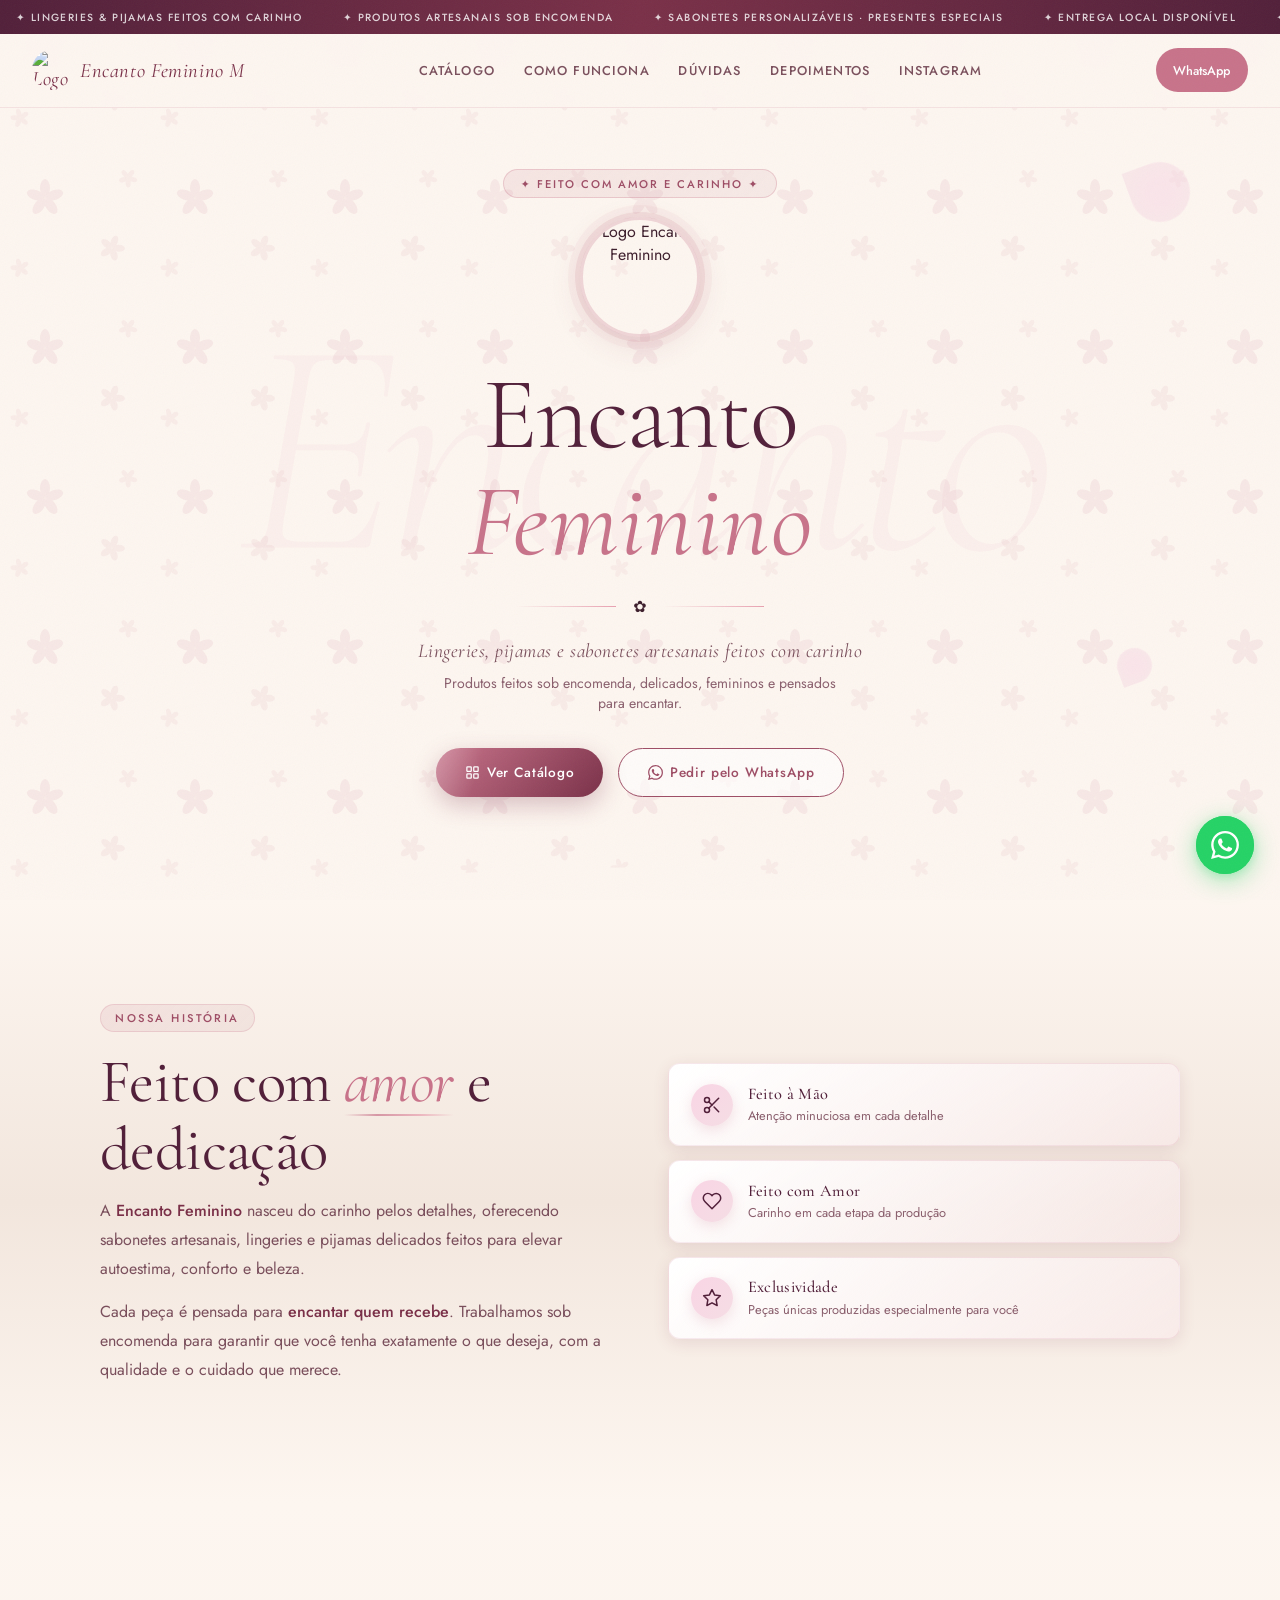
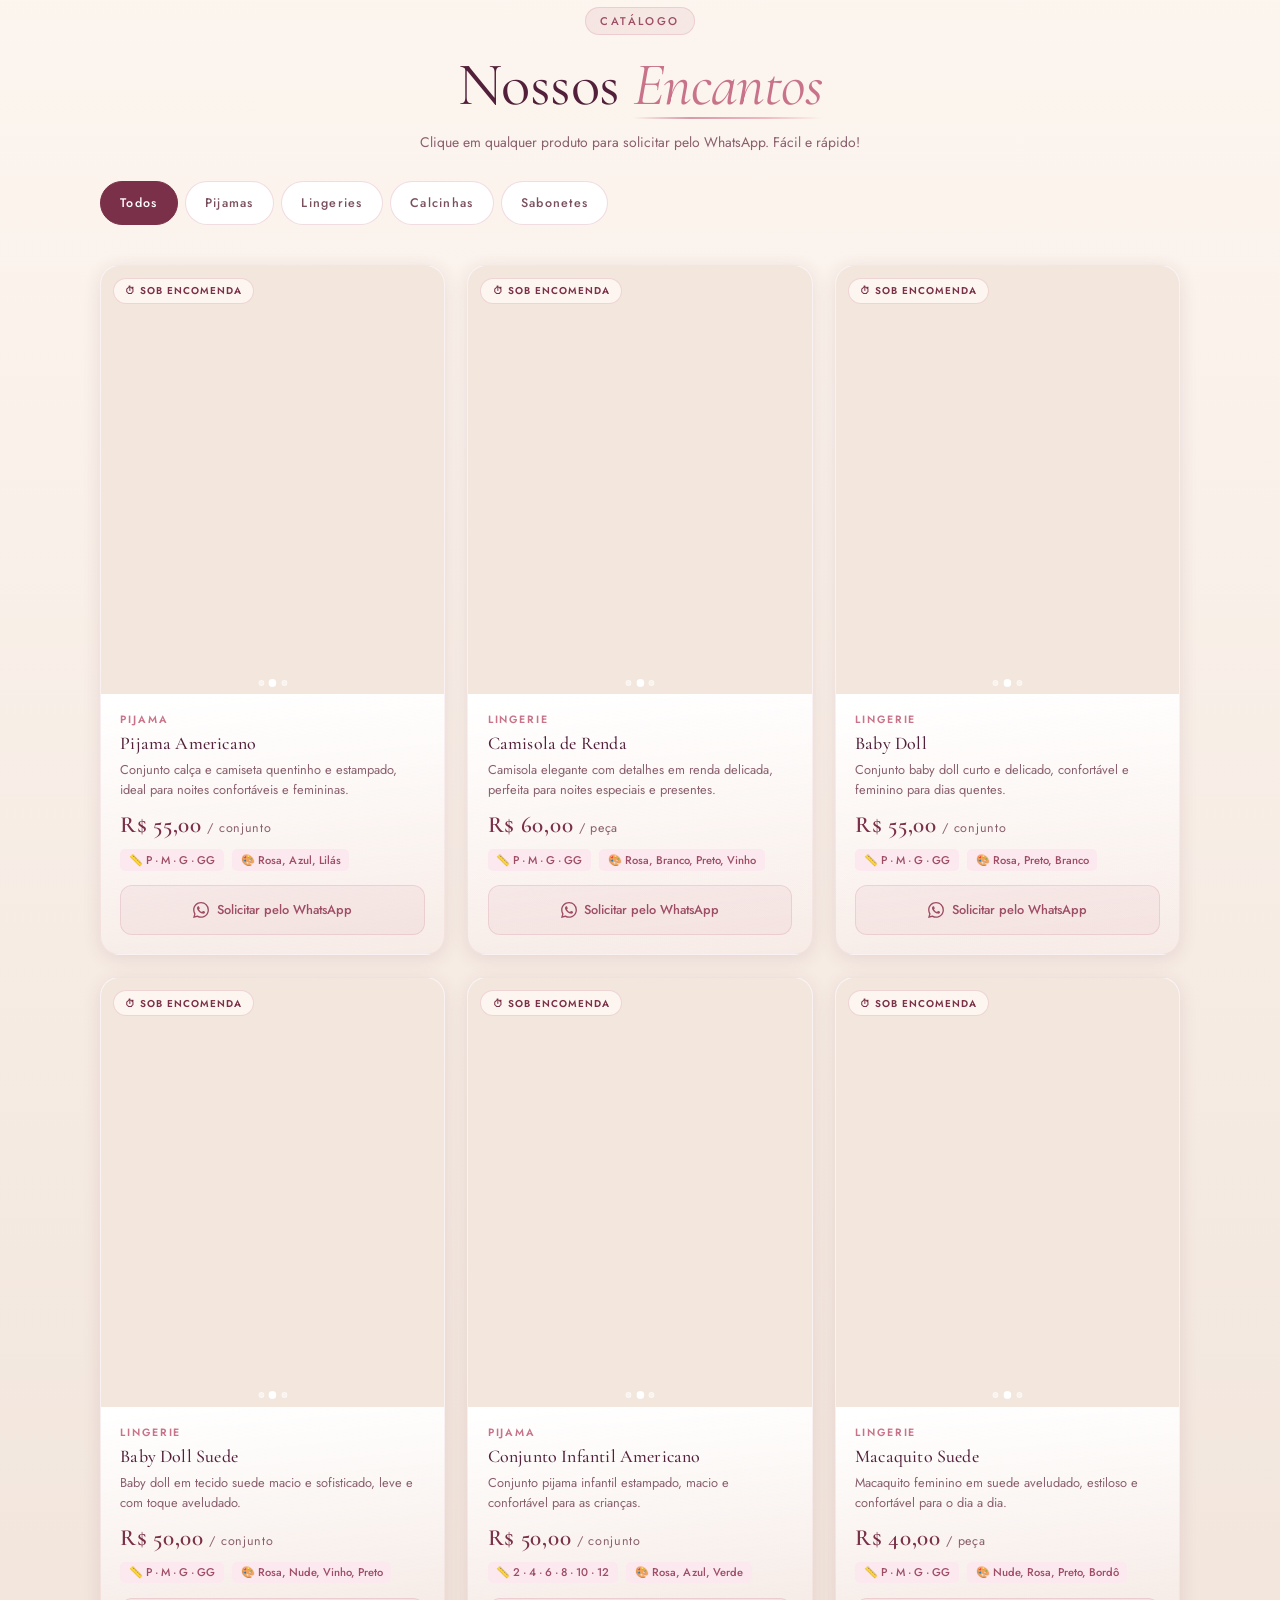
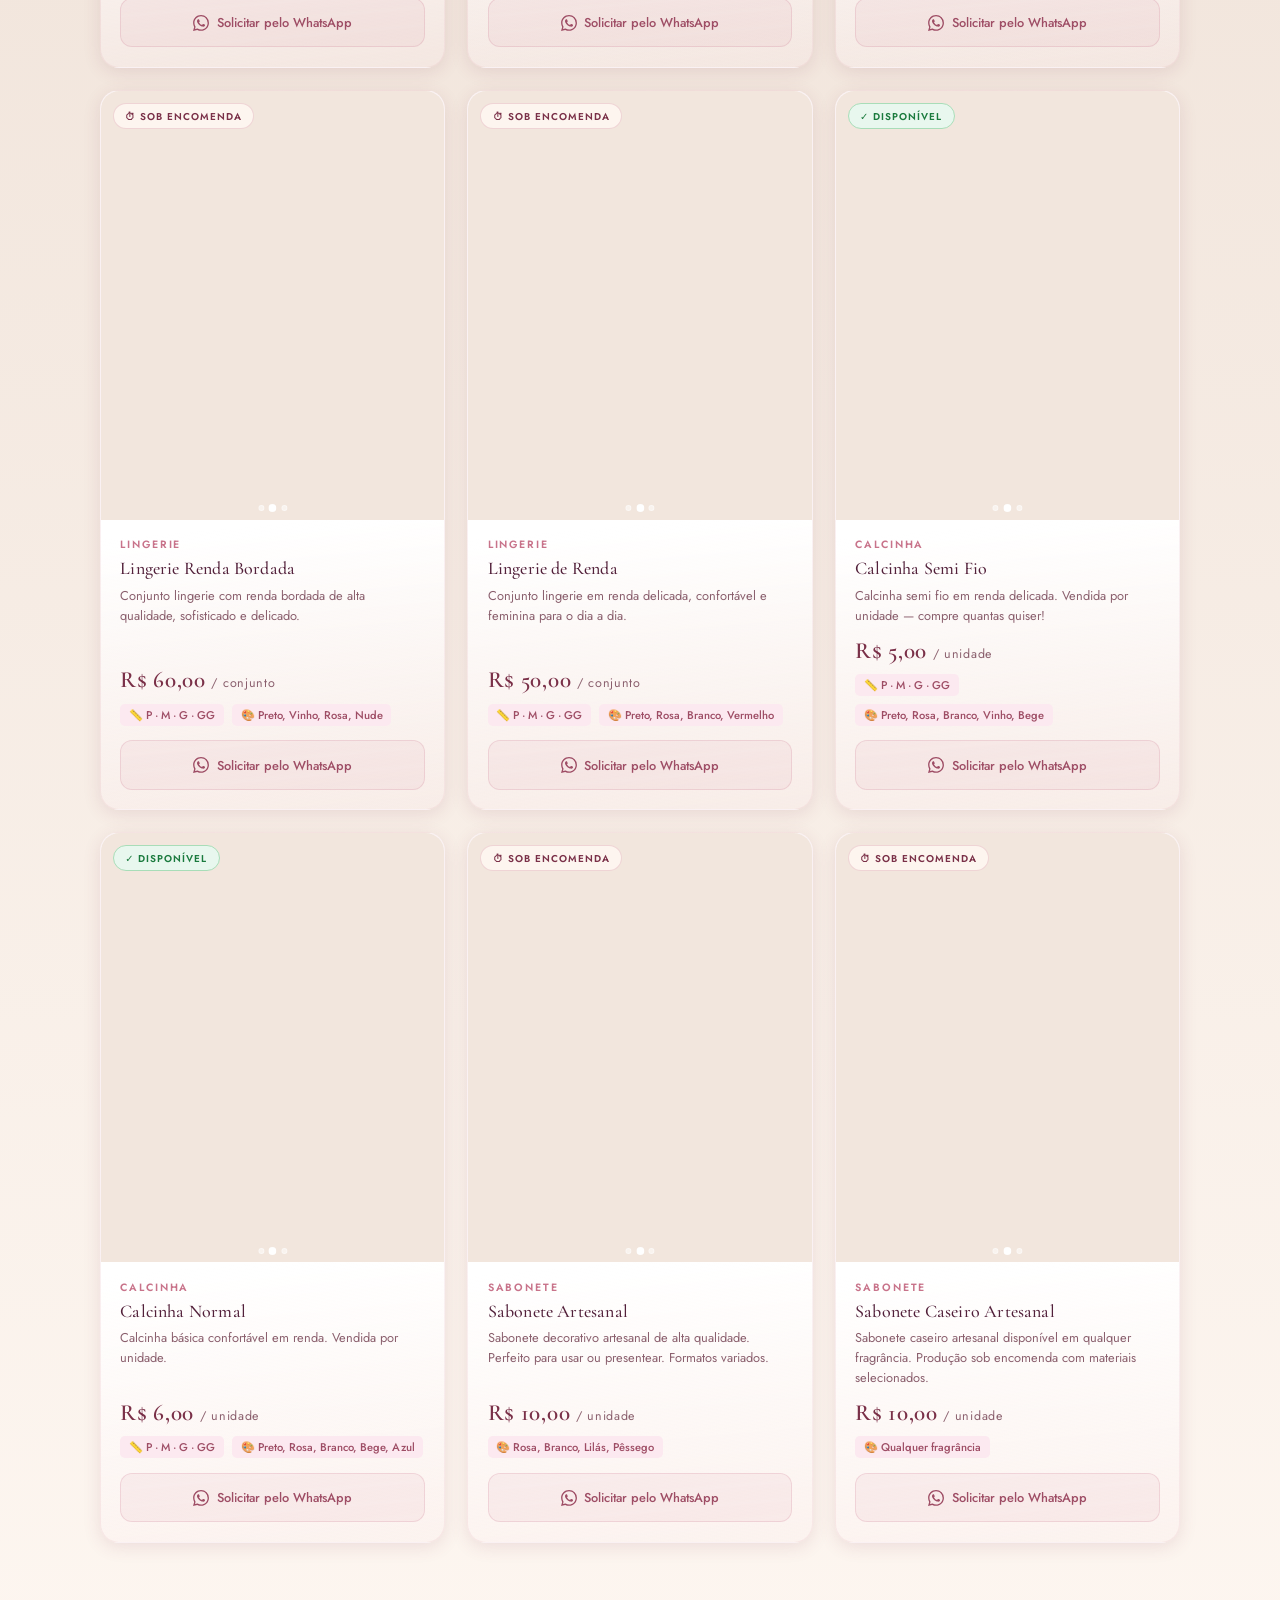
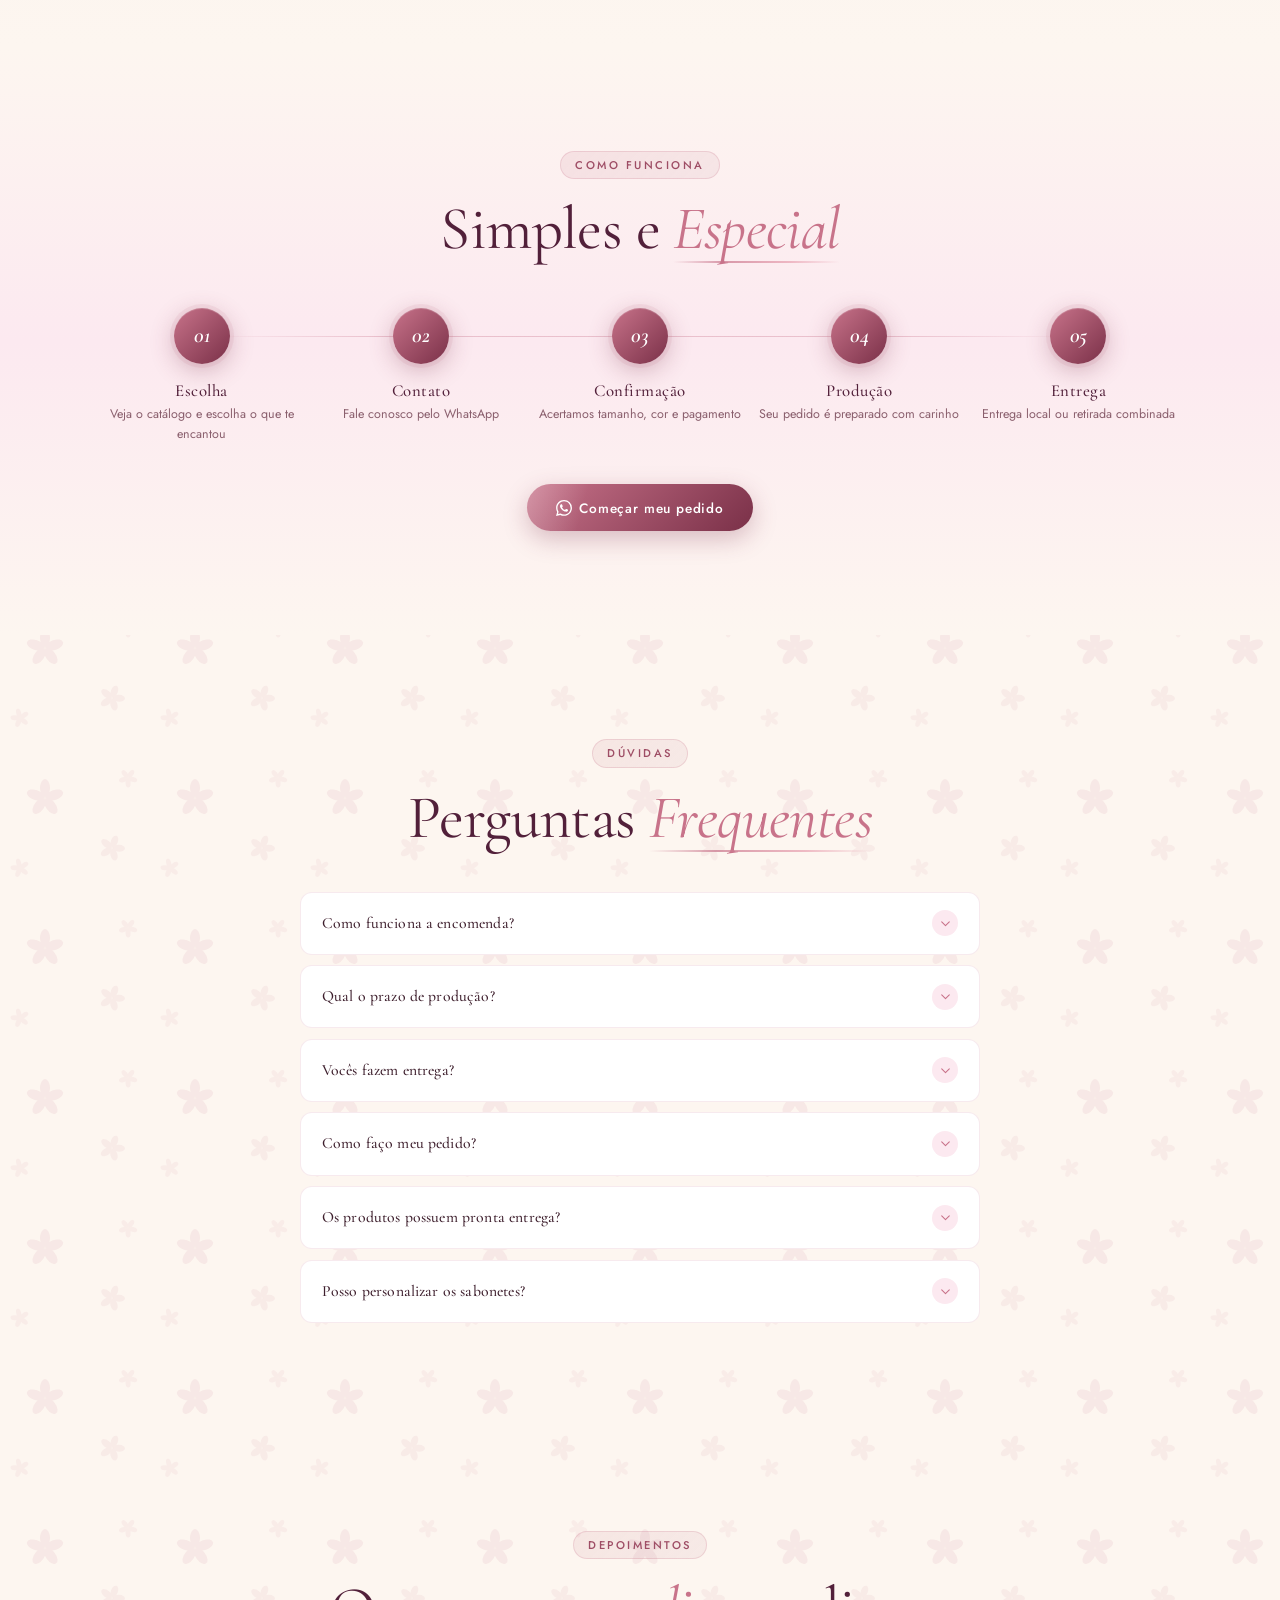
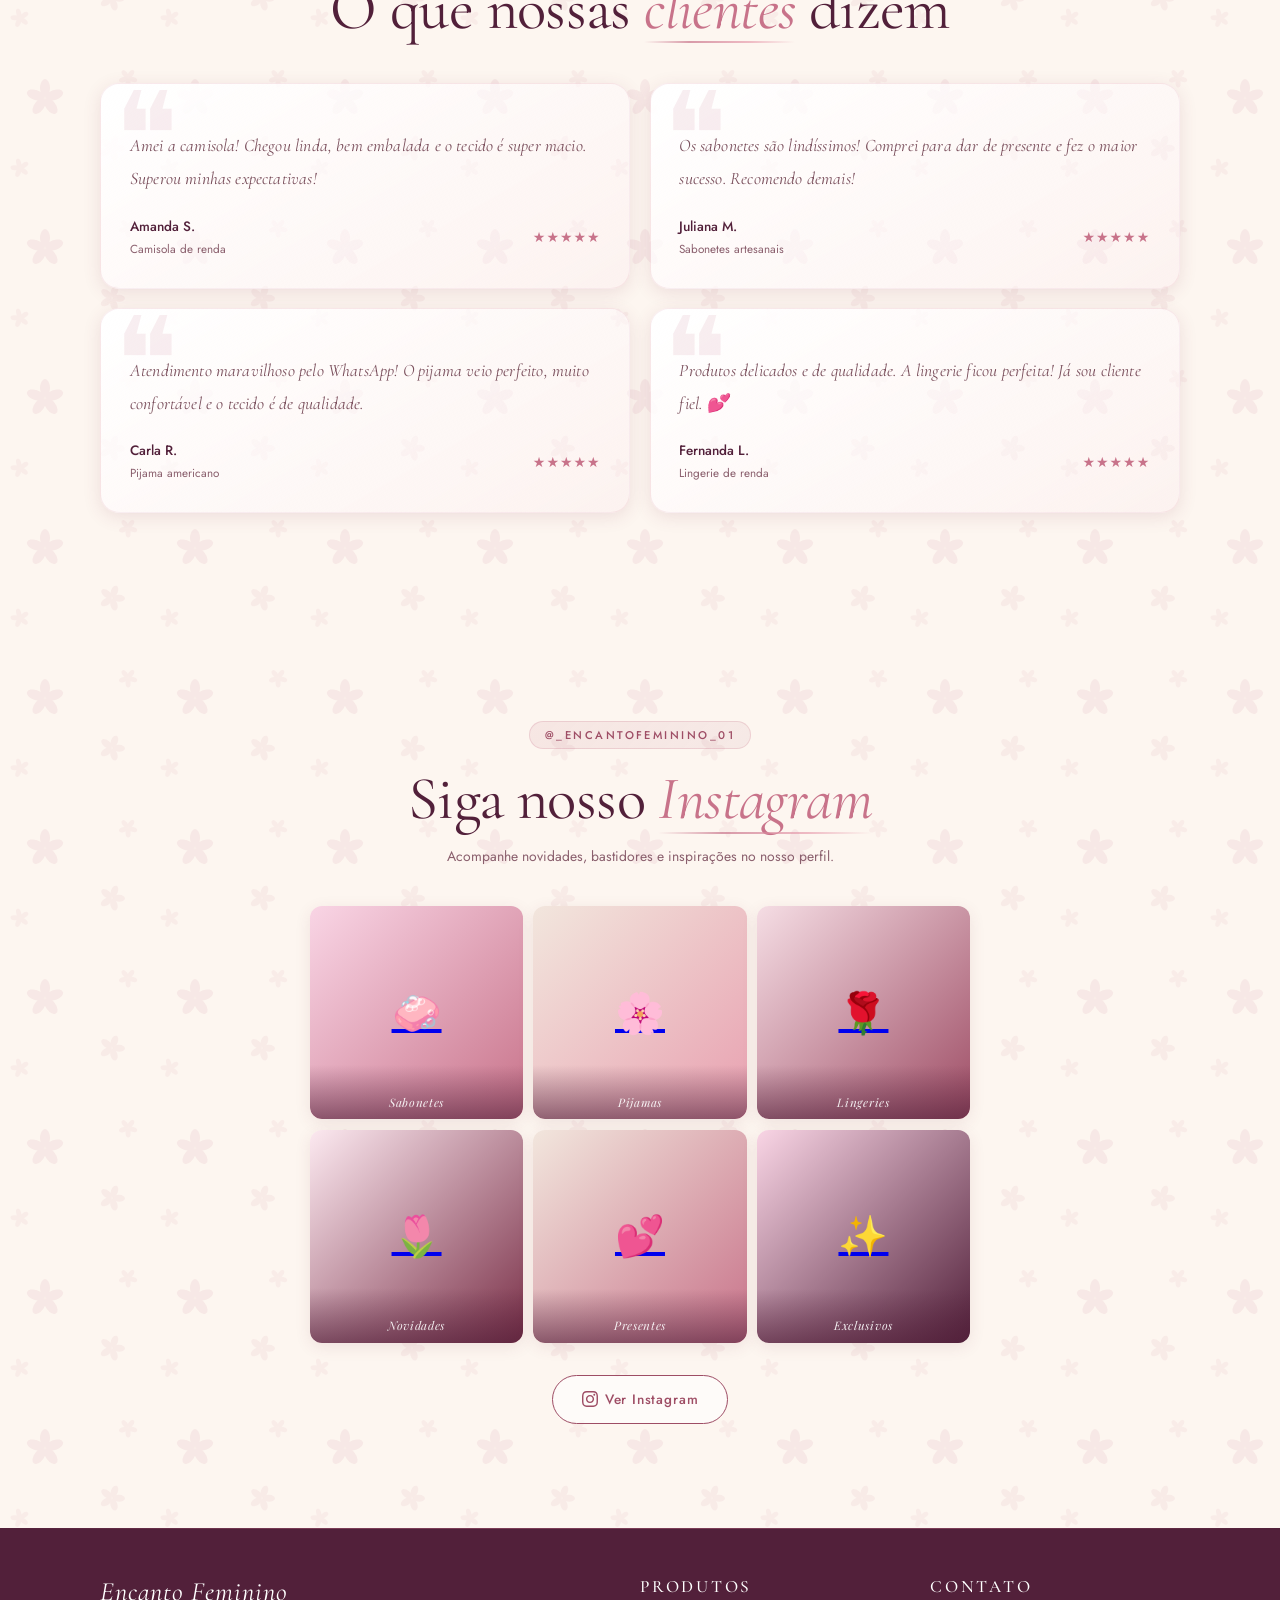
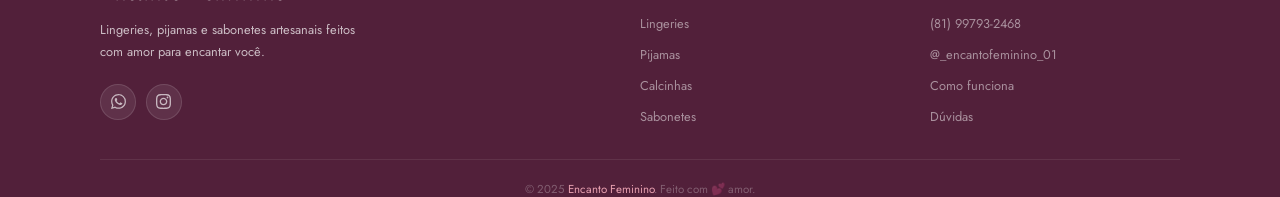
==== commit 375c34c7: "Ui/UX" ====
--- a/encanto-feminino-site/index.html
+++ b/encanto-feminino-site/index.html
@@ -17,7 +17,7 @@
   <link rel="preconnect" href="https://fonts.googleapis.com">
   <link rel="preconnect" href="https://fonts.gstatic.com" crossorigin>
   <link
-    href="https://fonts.googleapis.com/css2?family=Playfair+Display:ital,wght@0,400;0,500;0,600;0,700;1,400;1,500&family=Jost:wght@300;400;500;600&display=swap"
+    href="https://fonts.googleapis.com/css2?family=Cormorant+Garamond:ital,wght@0,300;0,400;0,500;0,600;1,300;1,400;1,500&family=Playfair+Display:ital,wght@0,400;0,500;1,400;1,500&family=Jost:wght@300;400;500;600&display=swap"
     rel="stylesheet">
   <link rel="stylesheet" href="style.css">
 </head>
@@ -75,6 +75,7 @@
   <!-- HERO -->
   <section id="hero">
     <div class="hero-bg"></div>
+    <div class="hero-ghost-text" aria-hidden="true">Encanto</div>
     <div class="petal"></div>
     <div class="petal"></div>
     <div class="petal"></div>
@@ -132,21 +133,35 @@
         </div>
         <div class="about-cards fade-in">
           <div class="about-card">
-            <div class="about-card-icon">✨</div>
+            <div class="about-card-icon">
+              <svg width="20" height="20" viewBox="0 0 24 24" fill="none" stroke="currentColor" stroke-width="1.8" stroke-linecap="round" stroke-linejoin="round" aria-hidden="true">
+                <circle cx="6" cy="6" r="3"/><circle cx="6" cy="18" r="3"/>
+                <line x1="20" y1="4" x2="8.12" y2="15.88"/><line x1="14.47" y1="14.48" x2="20" y2="20"/>
+                <line x1="8.12" y1="8.12" x2="12" y2="12"/>
+              </svg>
+            </div>
             <div>
               <div class="about-card-title">Feito à Mão</div>
               <div class="about-card-desc">Atenção minuciosa em cada detalhe</div>
             </div>
           </div>
           <div class="about-card">
-            <div class="about-card-icon">💕</div>
+            <div class="about-card-icon">
+              <svg width="20" height="20" viewBox="0 0 24 24" fill="none" stroke="currentColor" stroke-width="1.8" stroke-linecap="round" stroke-linejoin="round" aria-hidden="true">
+                <path d="M20.84 4.61a5.5 5.5 0 0 0-7.78 0L12 5.67l-1.06-1.06a5.5 5.5 0 0 0-7.78 7.78l1.06 1.06L12 21.23l7.78-7.78 1.06-1.06a5.5 5.5 0 0 0 0-7.78z"/>
+              </svg>
+            </div>
             <div>
               <div class="about-card-title">Feito com Amor</div>
               <div class="about-card-desc">Carinho em cada etapa da produção</div>
             </div>
           </div>
           <div class="about-card">
-            <div class="about-card-icon">🎀</div>
+            <div class="about-card-icon">
+              <svg width="20" height="20" viewBox="0 0 24 24" fill="none" stroke="currentColor" stroke-width="1.8" stroke-linecap="round" stroke-linejoin="round" aria-hidden="true">
+                <polygon points="12 2 15.09 8.26 22 9.27 17 14.14 18.18 21.02 12 17.77 5.82 21.02 7 14.14 2 9.27 8.91 8.26 12 2"/>
+              </svg>
+            </div>
             <div>
               <div class="about-card-title">Exclusividade</div>
               <div class="about-card-desc">Peças únicas produzidas especialmente para você</div>
@@ -186,27 +201,27 @@
       </div>
       <div class="steps-grid fade-in">
         <div class="step-item">
-          <div class="step-num">🛍️</div>
+          <div class="step-num">01</div>
           <div class="step-title">Escolha</div>
           <p class="step-desc">Veja o catálogo e escolha o que te encantou</p>
         </div>
         <div class="step-item">
-          <div class="step-num">💬</div>
+          <div class="step-num">02</div>
           <div class="step-title">Contato</div>
           <p class="step-desc">Fale conosco pelo WhatsApp</p>
         </div>
         <div class="step-item">
-          <div class="step-num">✅</div>
+          <div class="step-num">03</div>
           <div class="step-title">Confirmação</div>
           <p class="step-desc">Acertamos tamanho, cor e pagamento</p>
         </div>
         <div class="step-item">
-          <div class="step-num">⏰</div>
+          <div class="step-num">04</div>
           <div class="step-title">Produção</div>
           <p class="step-desc">Seu pedido é preparado com carinho</p>
         </div>
         <div class="step-item">
-          <div class="step-num">📦</div>
+          <div class="step-num">05</div>
           <div class="step-title">Entrega</div>
           <p class="step-desc">Entrega local ou retirada combinada</p>
         </div>
--- a/encanto-feminino-site/style.css
+++ b/encanto-feminino-site/style.css
@@ -19,7 +19,7 @@
   --blush-mid: #f9d5e5;
   --text-dark: #3d1e2c;
   --text-mid: #7a4f5c;
-  --text-light: #b08890;
+  --text-light: #8a5f6d;
   --white: #fff;
   --shadow: rgba(122, 48, 72, .12);
   --shadow-deep: rgba(122, 48, 72, .22);
@@ -101,7 +101,7 @@
 }
 
 .nav-links a:hover {
-  color: var(--rose)
+  color: var(--rose-deep)
 }
 
 .nav-cta {
@@ -322,13 +322,14 @@
 
 .hero-sub {
   font-size: 1.05rem;
-  font-weight: 300;
+  font-weight: 400;
   color: var(--text-mid);
   margin-bottom: .6rem
 }
 
 .hero-text {
   font-size: .88rem;
+  font-weight: 400;
   color: var(--text-light);
   max-width: 400px;
   margin: 0 auto 2.2rem
@@ -363,8 +364,8 @@
 }
 
 .btn-outline {
-  border: 1.5px solid var(--rose);
-  color: var(--rose);
+  border: 1.5px solid var(--rose-deep);
+  color: var(--rose-deep);
   padding: .85rem 1.8rem;
   border-radius: 99px;
   text-decoration: none;
@@ -437,7 +438,7 @@
 .about-text p {
   color: var(--text-mid);
   margin-bottom: .9rem;
-  font-weight: 300;
+  font-weight: 400;
   font-size: 1rem;
   line-height: 1.8
 }
@@ -532,8 +533,8 @@
 }
 
 .filter-btn:not(.active):hover {
-  border-color: var(--rose);
-  color: var(--rose)
+  border-color: var(--rose-deep);
+  color: var(--rose-deep)
 }
 
 .products-grid {
@@ -617,7 +618,7 @@
   font-weight: 600;
   letter-spacing: .1em;
   text-transform: uppercase;
-  color: var(--rose-light);
+  color: var(--rose-deep);
   margin-bottom: .3rem
 }
 
@@ -631,7 +632,7 @@
 }
 
 .product-card:hover .prod-name {
-  color: var(--rose)
+  color: var(--rose-deep)
 }
 
 .prod-desc {
@@ -708,6 +709,55 @@
   flex-shrink: 0
 }
 
+/* ── PRODUCT SLIDER ── */
+.prod-slider {
+  width: 100%;
+  height: 100%;
+  overflow: hidden;
+  position: relative
+}
+
+.prod-slides {
+  display: flex;
+  height: 100%;
+  transition: transform .55s cubic-bezier(.4,0,.2,1);
+  will-change: transform
+}
+
+.prod-slides .slide-img {
+  min-width: 100%;
+  height: 100%;
+  object-fit: cover;
+  flex-shrink: 0;
+  display: block
+}
+
+.prod-dots {
+  position: absolute;
+  bottom: .55rem;
+  left: 50%;
+  transform: translateX(-50%);
+  display: flex;
+  gap: .35rem;
+  z-index: 3
+}
+
+.dot {
+  width: 6px;
+  height: 6px;
+  border-radius: 50%;
+  background: rgba(255,255,255,.5);
+  border: 1px solid rgba(255,255,255,.4);
+  padding: 0;
+  cursor: pointer;
+  transition: background .3s, transform .3s
+}
+
+.dot.active {
+  background: #fff;
+  transform: scale(1.3)
+}
+
 /* ── HOW IT WORKS ── */
 #como-funciona {
   background: linear-gradient(180deg, var(--cream), var(--blush) 50%, var(--cream))
@@ -857,7 +907,7 @@
   font-size: .84rem;
   color: var(--text-mid);
   line-height: 1.75;
-  font-weight: 300
+  font-weight: 400
 }
 
 /* ── TESTIMONIALS ── */
@@ -1012,7 +1062,7 @@
 .foot-brand-desc {
   font-size: .8rem;
   line-height: 1.7;
-  font-weight: 300;
+  font-weight: 400;
   max-width: 260px;
   margin-bottom: 1.3rem
 }
@@ -2018,10 +2068,10 @@
   box-shadow: 0 4px 28px rgba(122, 48, 72, .14) !important
 }
 
-/* ── BOTANICAL BACKGROUND PATTERN ── */
+/* ── SMALL FLOWERS BACKGROUND ── */
 body {
-  background-image: url("data:image/svg+xml,%3Csvg width='56' height='56' xmlns='http://www.w3.org/2000/svg'%3E%3Cg transform='translate(28%2C28)' fill='%23c8738a' opacity='.085'%3E%3Cellipse ry='6' rx='2.2'/%3E%3Cellipse rx='6' ry='2.2'/%3E%3Cellipse ry='6' rx='2.2' transform='rotate(45)'/%3E%3Cellipse rx='6' ry='2.2' transform='rotate(45)'/%3E%3Ccircle r='2'/%3E%3C/g%3E%3Ccircle cx='0' cy='0' r='1' fill='%23c8738a' opacity='.045'/%3E%3Ccircle cx='56' cy='0' r='1' fill='%23c8738a' opacity='.045'/%3E%3Ccircle cx='0' cy='56' r='1' fill='%23c8738a' opacity='.045'/%3E%3Ccircle cx='56' cy='56' r='1' fill='%23c8738a' opacity='.045'/%3E%3C/svg%3E");
-  background-size: 56px 56px
+  background-image: url("data:image/svg+xml,%3Csvg width='150' height='150' xmlns='http://www.w3.org/2000/svg'%3E%3Cg transform='translate(45,48)' fill='%23c8738a' opacity='.11'%3E%3Cellipse cx='0' cy='-10' rx='5' ry='9'/%3E%3Cellipse cx='0' cy='-10' rx='5' ry='9' transform='rotate(72)'/%3E%3Cellipse cx='0' cy='-10' rx='5' ry='9' transform='rotate(144)'/%3E%3Cellipse cx='0' cy='-10' rx='5' ry='9' transform='rotate(216)'/%3E%3Cellipse cx='0' cy='-10' rx='5' ry='9' transform='rotate(288)'/%3E%3Ccircle r='4' opacity='.7'/%3E%3C/g%3E%3Cg transform='translate(112,98)rotate(20)' fill='%23c8738a' opacity='.09'%3E%3Cellipse cx='0' cy='-7' rx='3.5' ry='6'/%3E%3Cellipse cx='0' cy='-7' rx='3.5' ry='6' transform='rotate(72)'/%3E%3Cellipse cx='0' cy='-7' rx='3.5' ry='6' transform='rotate(144)'/%3E%3Cellipse cx='0' cy='-7' rx='3.5' ry='6' transform='rotate(216)'/%3E%3Cellipse cx='0' cy='-7' rx='3.5' ry='6' transform='rotate(288)'/%3E%3Ccircle r='2.5' opacity='.7'/%3E%3C/g%3E%3Cg transform='translate(20,118)rotate(-15)' fill='%23c8738a' opacity='.08'%3E%3Cellipse cx='0' cy='-5' rx='2.5' ry='4.5'/%3E%3Cellipse cx='0' cy='-5' rx='2.5' ry='4.5' transform='rotate(72)'/%3E%3Cellipse cx='0' cy='-5' rx='2.5' ry='4.5' transform='rotate(144)'/%3E%3Cellipse cx='0' cy='-5' rx='2.5' ry='4.5' transform='rotate(216)'/%3E%3Cellipse cx='0' cy='-5' rx='2.5' ry='4.5' transform='rotate(288)'/%3E%3Ccircle r='2' opacity='.7'/%3E%3C/g%3E%3Cg transform='translate(128,28)rotate(35)' fill='%23c8738a' opacity='.08'%3E%3Cellipse cx='0' cy='-5' rx='2.5' ry='4.5'/%3E%3Cellipse cx='0' cy='-5' rx='2.5' ry='4.5' transform='rotate(72)'/%3E%3Cellipse cx='0' cy='-5' rx='2.5' ry='4.5' transform='rotate(144)'/%3E%3Cellipse cx='0' cy='-5' rx='2.5' ry='4.5' transform='rotate(216)'/%3E%3Cellipse cx='0' cy='-5' rx='2.5' ry='4.5' transform='rotate(288)'/%3E%3Ccircle r='2' opacity='.7'/%3E%3C/g%3E%3C/svg%3E");
+  background-size: 150px 150px
 }
 
 /* Seções cream mostram o padrão botânico do fundo */
@@ -2038,4 +2088,404 @@
     animation-iteration-count: 1 !important;
     transition-duration: .01ms !important
   }
+  /* A barra de anúncios é conteúdo funcional — mantém o marquee rodando */
+  .announcement-track {
+    animation-duration: 40s !important;
+    animation-iteration-count: infinite !important
+  }
+}
+
+/* ══════════════════════════════════════════════════════════════════
+   LUXURY EDITORIAL UPGRADE — Encanto Feminino v2
+   Cormorant Garamond · ghost text · stagger · shimmer · refinements
+══════════════════════════════════════════════════════════════════ */
+
+/* ── DISPLAY FONT VARIABLE ── */
+:root {
+  --font-display: 'Cormorant Garamond', Georgia, serif;
+}
+
+/* ── ASSIGN CORMORANT GARAMOND TO ALL HEADLINES ── */
+h1.hero-title,
+.section-title,
+.nav-logo,
+.foot-brand-name,
+.foot-col h4,
+.mobile-menu a,
+.prod-name,
+.step-title,
+.about-card-title,
+.hero-sub,
+.form-section-title,
+.admin-header h2,
+.faq-q {
+  font-family: var(--font-display);
+}
+
+/* ── HERO TITLE — BIGGER, LIGHTER, MORE EDITORIAL ── */
+h1.hero-title {
+  font-size: clamp(3.2rem, 9.5vw, 6.4rem);
+  font-weight: 300;
+  letter-spacing: -.02em;
+  line-height: 1.04
+}
+
+h1.hero-title em {
+  font-weight: 400;
+  letter-spacing: .01em
+}
+
+/* ── SECTION TITLES — LARGER, MORE REFINED ── */
+.section-title {
+  font-size: clamp(2.1rem, 5.5vw, 3.8rem);
+  font-weight: 400;
+  letter-spacing: -.01em;
+  line-height: 1.12
+}
+
+/* ── HERO SUBTITLE — ITALIC EDITORIAL ── */
+.hero-sub {
+  font-size: 1.22rem;
+  font-style: italic;
+  font-weight: 400;
+  letter-spacing: .025em;
+  color: var(--text-mid)
+}
+
+/* ── HERO GHOST TEXT ── */
+.hero-ghost-text {
+  position: absolute;
+  font-family: var(--font-display);
+  font-size: clamp(7rem, 24vw, 20rem);
+  font-weight: 300;
+  font-style: italic;
+  color: rgba(200, 115, 138, .048);
+  top: 50%;
+  left: 50%;
+  transform: translate(-50%, -50%);
+  pointer-events: none;
+  white-space: nowrap;
+  -webkit-user-select: none;
+  user-select: none;
+  letter-spacing: -.04em;
+  line-height: 1;
+  z-index: 0;
+  animation: ghostDrift 20s ease-in-out infinite alternate
+}
+
+@keyframes ghostDrift {
+  from { transform: translate(-50%, -50%) scale(1) }
+  to   { transform: translate(-50%, -52%) scale(1.04) }
+}
+
+/* ── HERO CONTENT Z-INDEX (above ghost text) ── */
+.hero-content {
+  z-index: 2
+}
+
+/* ── HERO STAGGER ENTRANCE ANIMATION ── */
+.hero-content .hero-badge    { animation: heroIn .6s  .10s both ease-out }
+.hero-content .hero-logo-img { animation: heroIn .65s .24s both ease-out }
+.hero-content .hero-title    { animation: heroIn .7s  .40s both ease-out }
+.hero-content .hero-div      { animation: heroIn .6s  .52s both ease-out }
+.hero-content .hero-sub      { animation: heroIn .6s  .62s both ease-out }
+.hero-content .hero-text     { animation: heroIn .6s  .74s both ease-out }
+.hero-content .hero-btns     { animation: heroIn .65s .88s both ease-out }
+
+@keyframes heroIn {
+  from { opacity: 0; transform: translateY(20px) }
+  to   { opacity: 1; transform: translateY(0) }
+}
+
+/* ── BTN-PRIMARY SHIMMER EFFECT ── */
+.btn-primary {
+  position: relative;
+  overflow: hidden
+}
+
+.btn-primary::after {
+  content: '';
+  position: absolute;
+  inset: 0;
+  background: linear-gradient(
+    105deg,
+    transparent 38%,
+    rgba(255, 255, 255, .22) 50%,
+    transparent 62%
+  );
+  background-size: 200% 100%;
+  background-position: -100% 0;
+  animation: btnGloss 5s ease 2s infinite;
+  pointer-events: none
+}
+
+@keyframes btnGloss {
+  0%, 70%, 100% { background-position: -100% 0 }
+  35%           { background-position: 200% 0 }
+}
+
+/* ── NAV LOGO FONT REFINEMENT ── */
+.nav-logo {
+  font-size: 1.28rem;
+  letter-spacing: .03em
+}
+
+/* ── PRODUCT NAME ── */
+.prod-name {
+  font-size: 1.12rem;
+  font-weight: 500;
+  letter-spacing: .01em;
+  line-height: 1.28
+}
+
+/* ── PRODUCT PRICE ── */
+.prod-price {
+  font-family: var(--font-display);
+  font-size: 1.45rem;
+  letter-spacing: .03em;
+  font-weight: 600
+}
+
+/* ── TESTIMONIAL TEXT — EDITORIAL ITALIC ── */
+.test-text {
+  font-family: var(--font-display);
+  font-size: 1.1rem;
+  font-weight: 400;
+  font-style: italic;
+  line-height: 1.88;
+  letter-spacing: .01em;
+  padding-top: 1rem
+}
+
+.test-card::before {
+  font-family: var(--font-display);
+  font-size: 7.5rem;
+  font-weight: 300;
+  color: rgba(200, 115, 138, .12);
+  top: -.3rem;
+  left: .8rem;
+  line-height: 1
+}
+
+/* ── STEP TITLE & ABOUT CARD ── */
+.step-title {
+  font-size: 1.05rem;
+  font-weight: 500;
+  letter-spacing: .03em
+}
+
+.about-card-title {
+  font-size: 1.02rem;
+  font-weight: 500;
+  letter-spacing: .02em
+}
+
+/* ── FOOTER BRAND ── */
+.foot-brand-name {
+  font-size: 1.65rem;
+  font-weight: 400;
+  letter-spacing: .04em
+}
+
+.foot-col h4 {
+  font-size: 1.08rem;
+  font-weight: 500;
+  text-transform: uppercase;
+  letter-spacing: .16em
+}
+
+/* ── MOBILE MENU LINKS ── */
+.mobile-menu a {
+  font-size: 2rem;
+  letter-spacing: .06em
+}
+
+/* ── FAQ QUESTION ── */
+.faq-q {
+  font-size: .98rem;
+  font-weight: 500;
+  letter-spacing: .01em
+}
+
+/* ── SECTION LABEL LETTER-SPACING ── */
+.section-label {
+  letter-spacing: .22em
+}
+
+/* ── SECTION TITLE EM UNDERLINE STRONGER ── */
+.section-title em::after {
+  height: 2px;
+  background: linear-gradient(90deg, transparent, var(--rose) 30%, var(--rose-light) 70%, transparent);
+  opacity: .7;
+  bottom: 0
+}
+
+/* ── HERO DIVIDER ── */
+.hero-div {
+  gap: 1.1rem;
+  margin: 1.3rem 0
+}
+
+.hero-div::before,
+.hero-div::after {
+  max-width: 100px
+}
+
+/* ── CATALOG FILTER PILL REFINEMENT ── */
+.filter-btn {
+  letter-spacing: .1em;
+  font-size: .78rem
+}
+
+/* ── PRODUCT BADGE ── */
+.prod-badge {
+  font-size: .62rem;
+  letter-spacing: .1em;
+  font-weight: 600
+}
+
+/* ── PRODUCT CAT TAG ── */
+.prod-cat-tag {
+  font-size: .66rem;
+  font-weight: 600;
+  letter-spacing: .18em
+}
+
+/* ── ABOUT SECTION BG SYMBOL FONT ── */
+#about::before {
+  font-family: var(--font-display);
+  font-size: 24rem;
+  opacity: .025
+}
+
+/* ── INSTAGRAM HOVER ── */
+.insta-item:hover {
+  transform: translateY(-7px) scale(1.03)
+}
+
+/* ── SCROLLBAR REFINEMENT ── */
+::-webkit-scrollbar {
+  width: 4px
+}
+
+::-webkit-scrollbar-track {
+  background: var(--cream)
+}
+
+::-webkit-scrollbar-thumb {
+  background: linear-gradient(180deg, var(--rose-light), var(--rose));
+  border-radius: 2px
+}
+
+/* ── REDUCED MOTION GUARD for new animations ── */
+@media (prefers-reduced-motion: reduce) {
+  .hero-ghost-text,
+  .btn-primary::after,
+  .hero-content .hero-badge,
+  .hero-content .hero-logo-img,
+  .hero-content .hero-title,
+  .hero-content .hero-div,
+  .hero-content .hero-sub,
+  .hero-content .hero-text,
+  .hero-content .hero-btns {
+    animation: none !important;
+    opacity: 1 !important;
+    transform: none !important
+  }
+}
+
+/* ══════════════════════════════════════════════════════════════════
+   UI/UX PRO MAX — Accessibility, Touch Targets, Focus & Polish
+   Pattern: Scroll-Triggered Storytelling + Exaggerated Minimalism
+══════════════════════════════════════════════════════════════════ */
+
+/* ── FOCUS VISIBLE — keyboard accessible rings (WCAG 2.4.7) ── */
+:focus-visible {
+  outline: 2px solid var(--rose);
+  outline-offset: 3px;
+  border-radius: 4px
+}
+
+/* Suppress focus ring for mouse — keep for keyboard only */
+:focus:not(:focus-visible) {
+  outline: none
+}
+
+/* ── TOUCH TARGETS — WCAG 2.5.5 minimum 44×44px ── */
+.btn-primary,
+.btn-outline,
+.nav-cta {
+  min-height: 44px
+}
+
+.filter-btn {
+  min-height: 44px;
+  display: inline-flex;
+  align-items: center;
+  justify-content: center
+}
+
+.prod-btn {
+  min-height: 44px;
+  padding: .9rem
+}
+
+/* Hamburger was ~22px tall — fix touch target (display:none preserved by base rule) */
+.hamburger {
+  padding: 10px 6px;
+  min-height: 44px;
+  min-width: 44px;
+  align-items: center;
+  justify-content: center;
+  gap: 5px
+}
+
+.faq-q {
+  min-height: 52px
+}
+
+.nav-cta {
+  display: inline-flex;
+  align-items: center
+}
+
+/* ── ABOUT CARD ICON — SVG color & hover ── */
+.about-card-icon {
+  color: var(--wine-dark)
+}
+
+.about-card:hover .about-card-icon {
+  color: var(--rose-deep);
+  transition: color .3s ease
+}
+
+/* ── STEP NUMBERS — editorial italic (Cormorant Garamond) ── */
+.step-num {
+  font-family: var(--font-display);
+  font-size: 1.35rem;
+  font-weight: 600;
+  font-style: italic;
+  color: #fff;
+  letter-spacing: -.02em;
+  line-height: 1
+}
+
+/* ── INSTA GRID — focus state shows overlay ── */
+.insta-item:focus-visible .insta-overlay {
+  opacity: 1
+}
+
+/* ── SECTION RHYTHM — generous whitespace (Exaggerated Minimalism) ── */
+@media (min-width: 900px) {
+  section {
+    padding: 6.5rem 1.5rem
+  }
+}
+
+/* ── REDUCED MOTION GUARD for UX additions ── */
+@media (prefers-reduced-motion: reduce) {
+  .step-item:hover .step-num {
+    transform: none !important;
+    box-shadow: none !important
+  }
 }
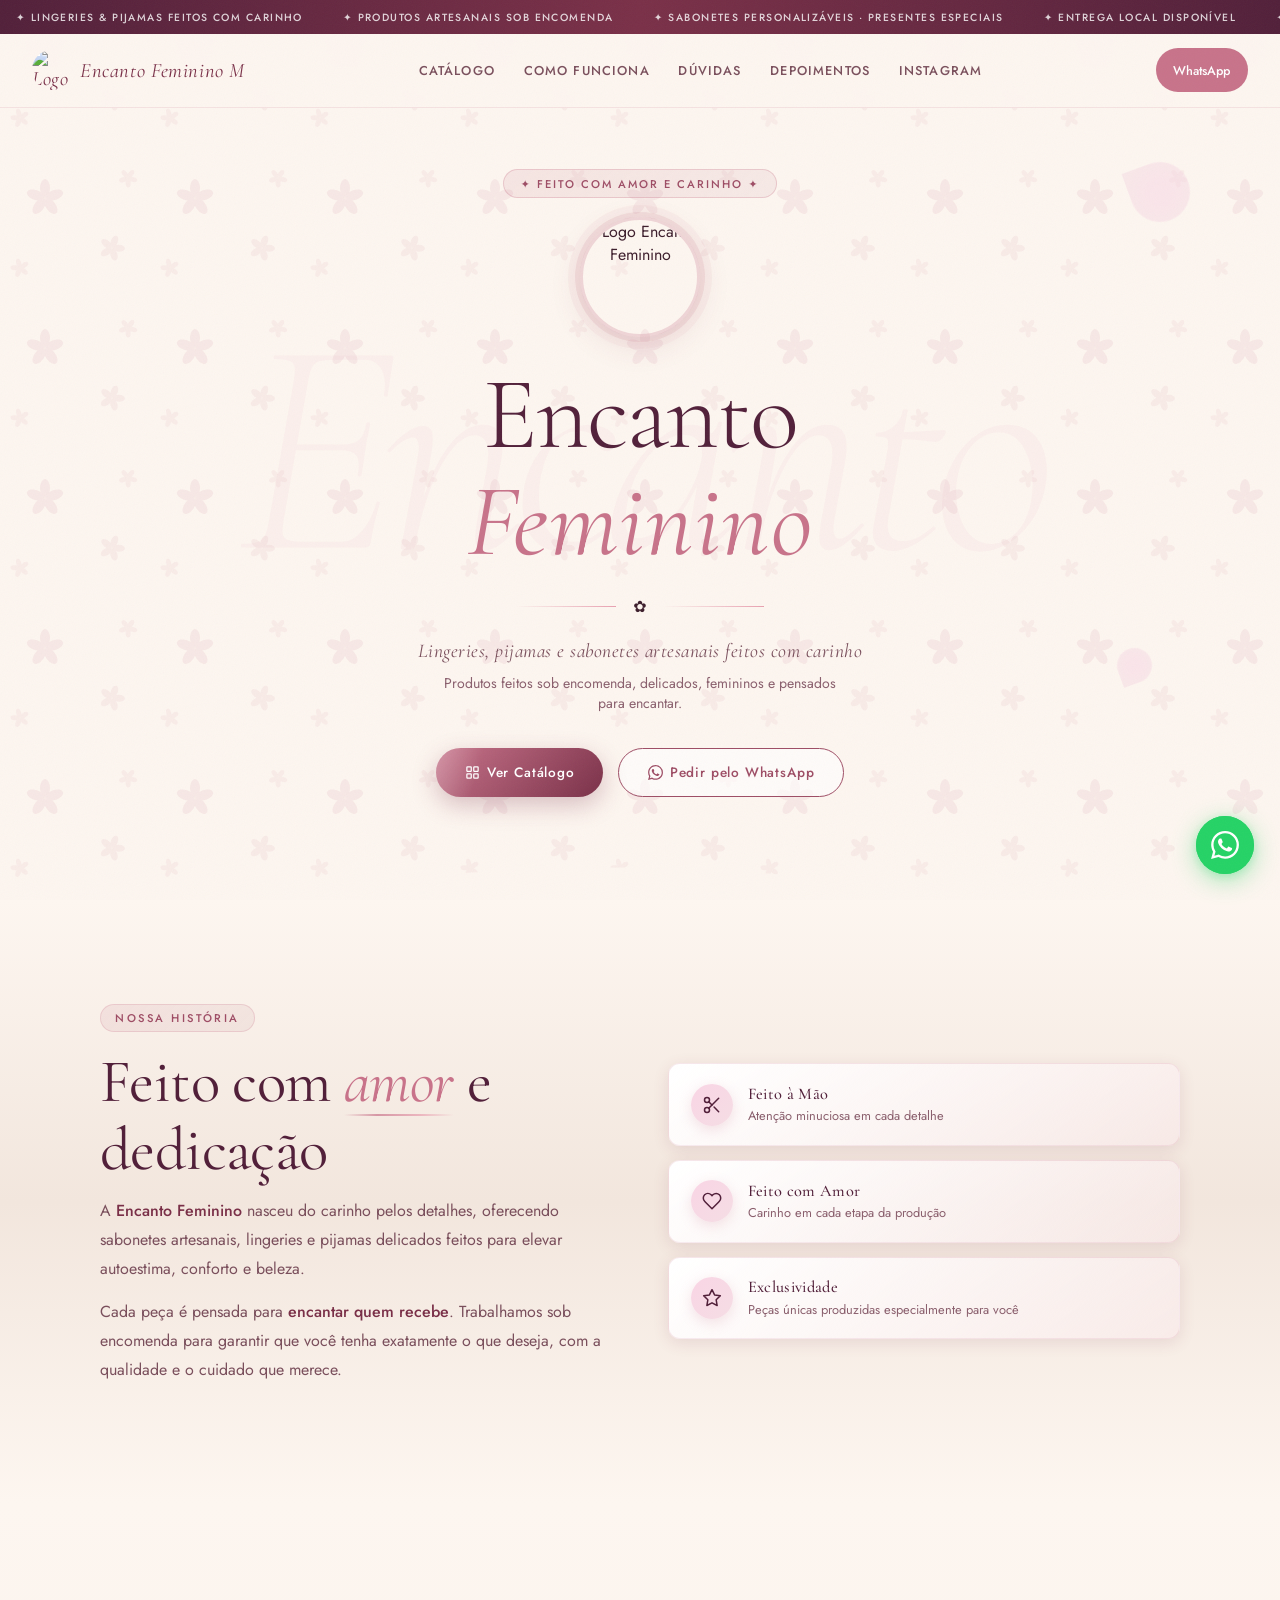
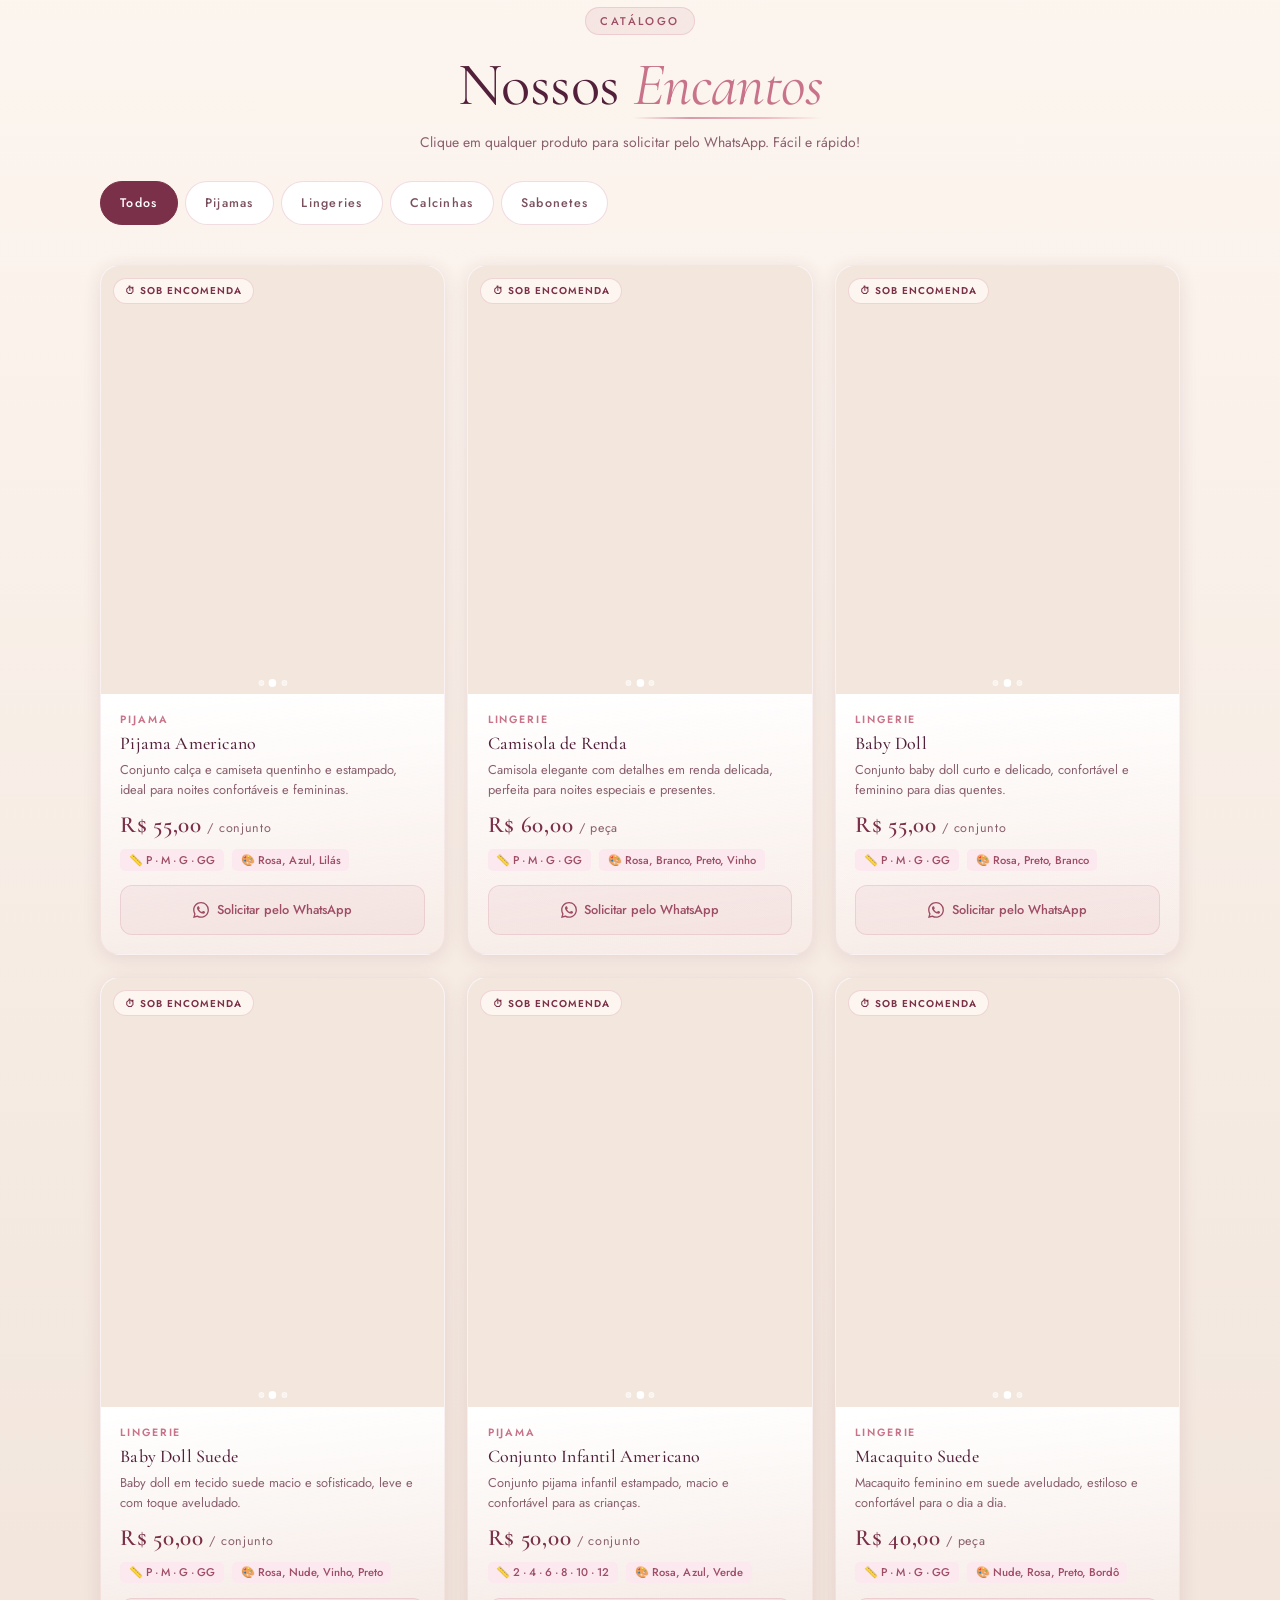
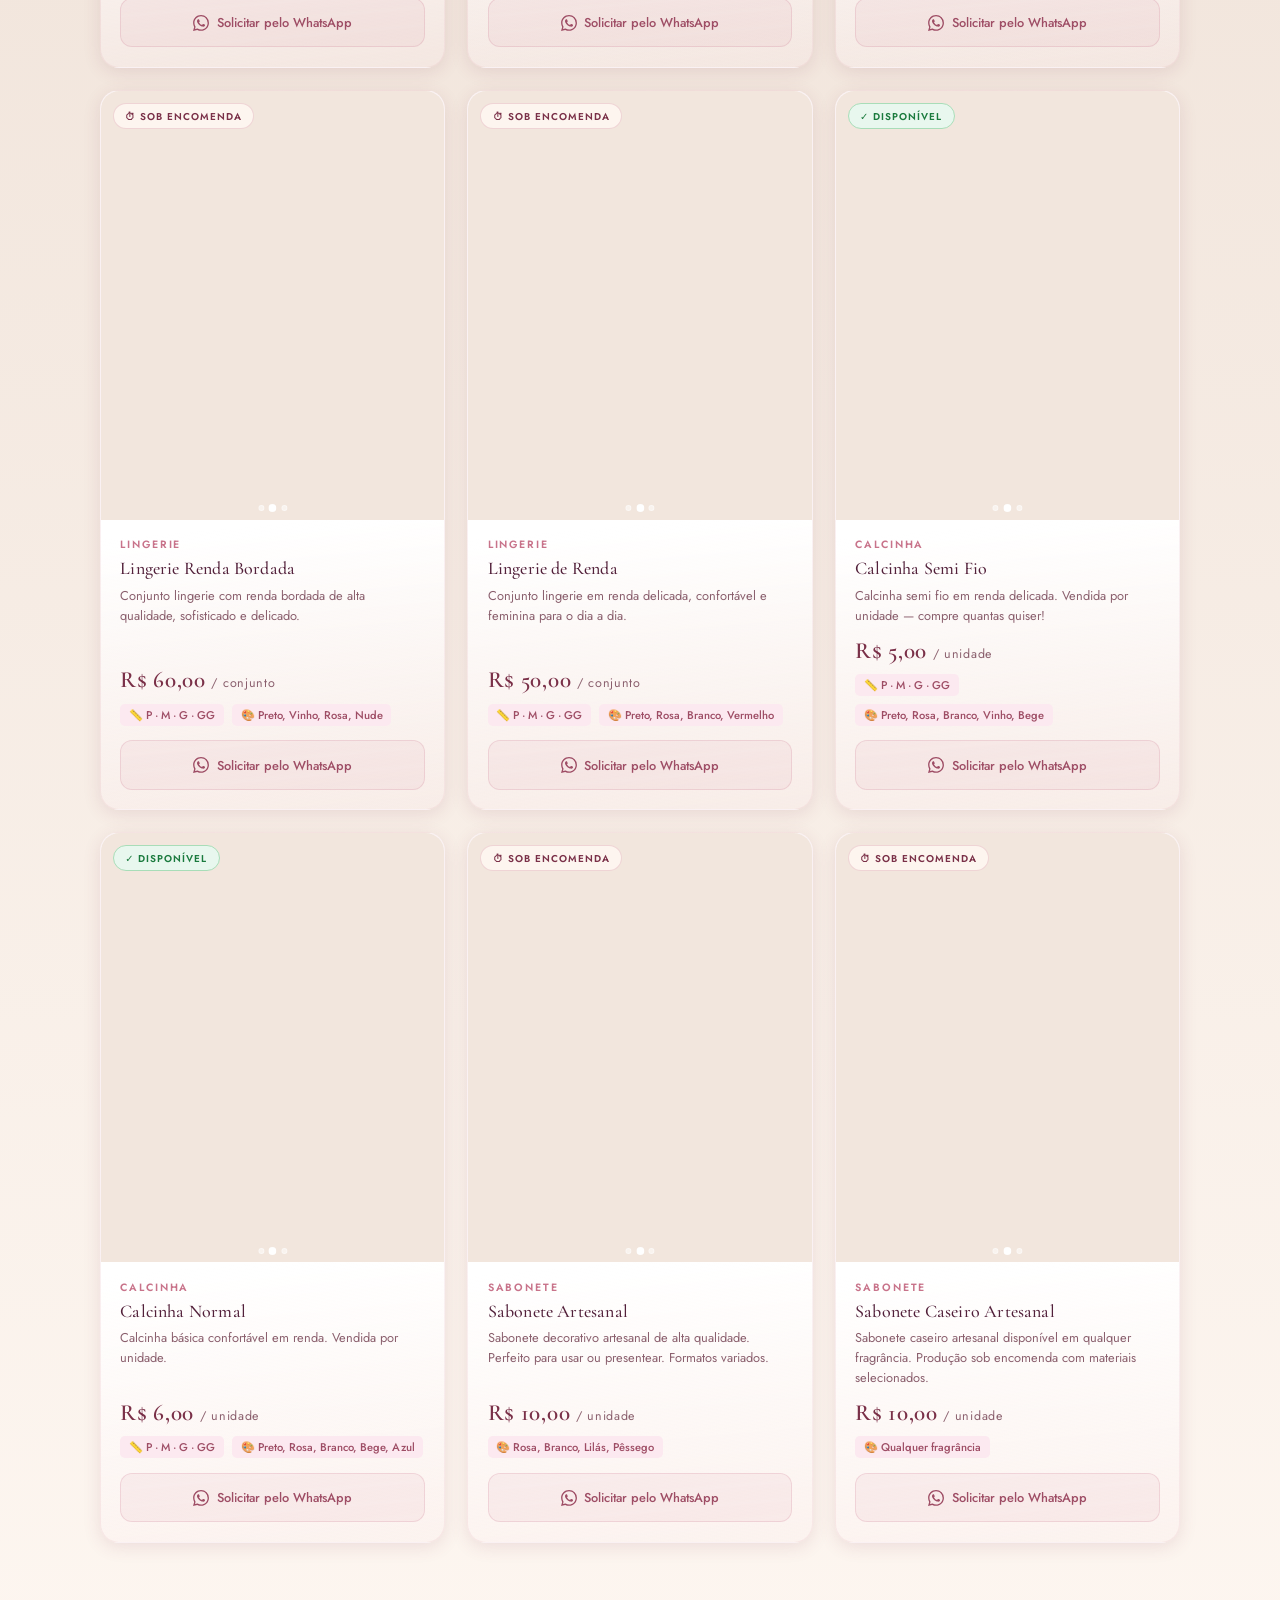
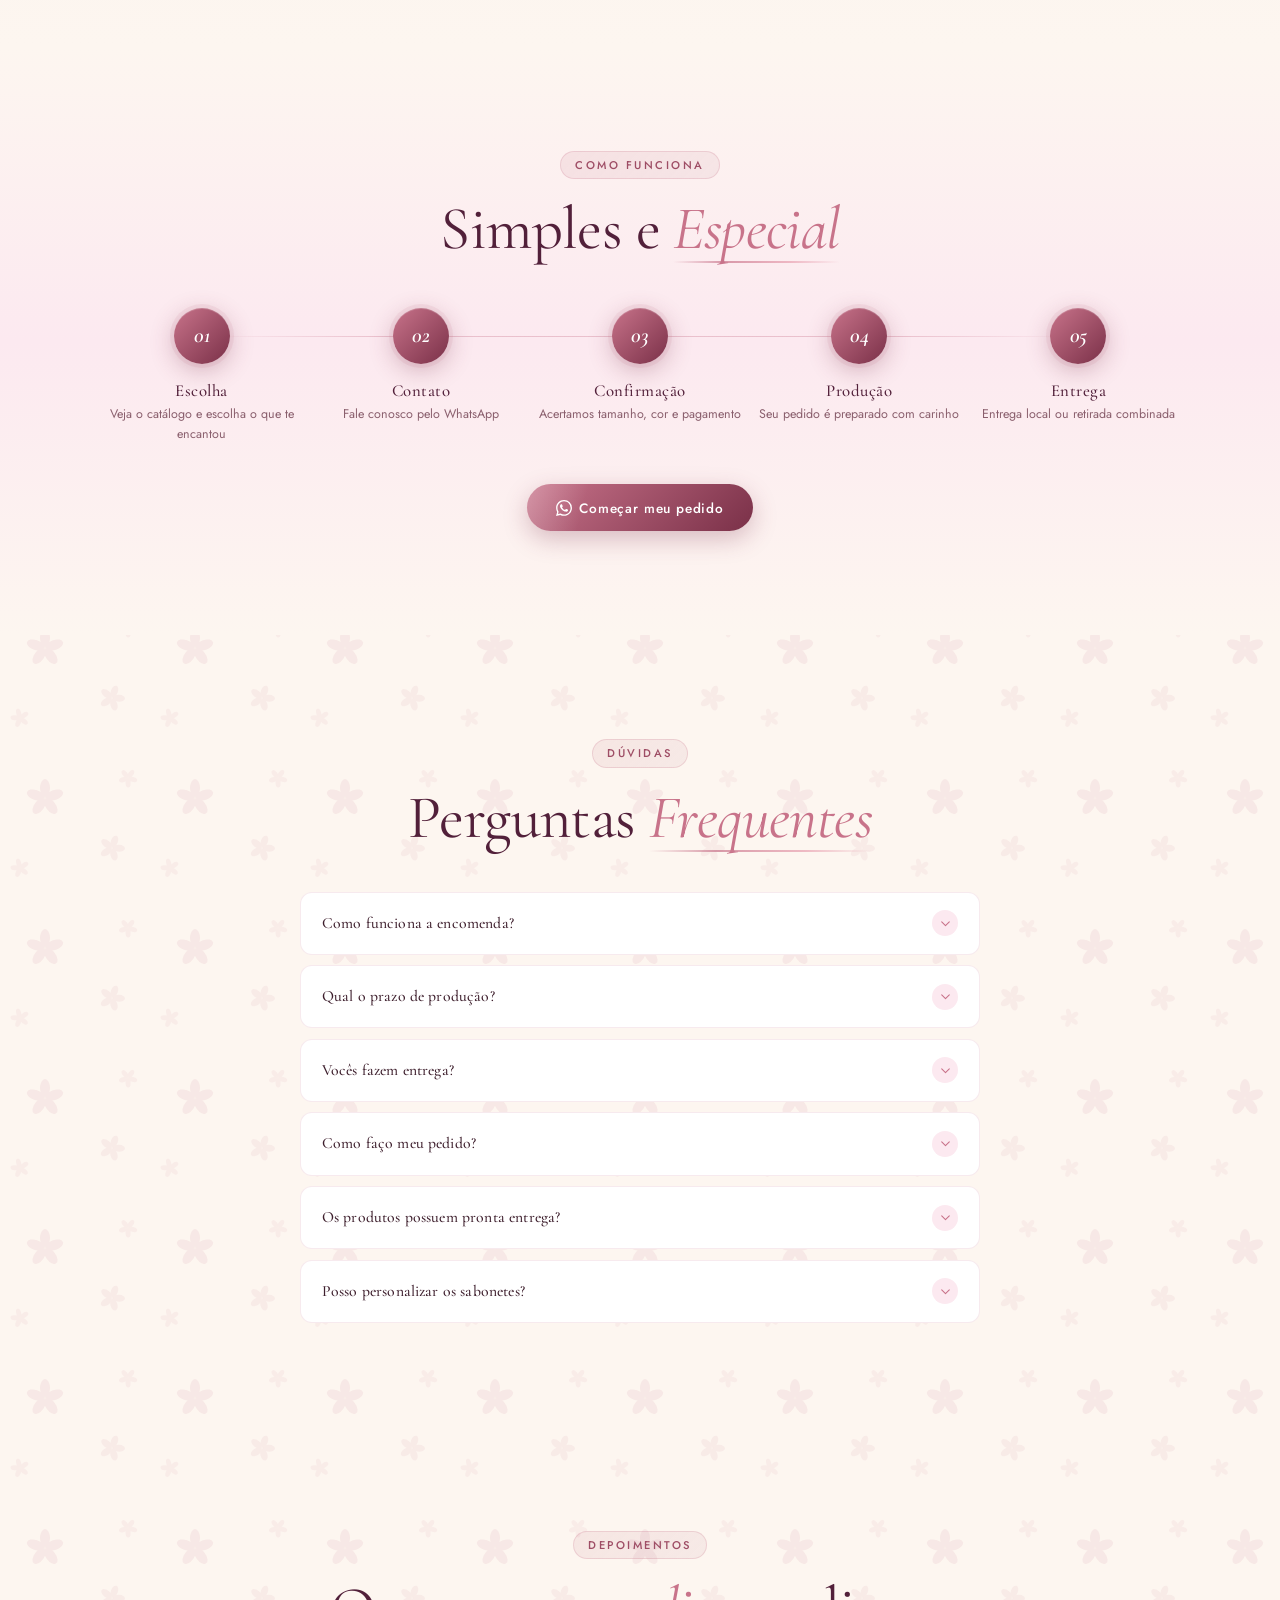
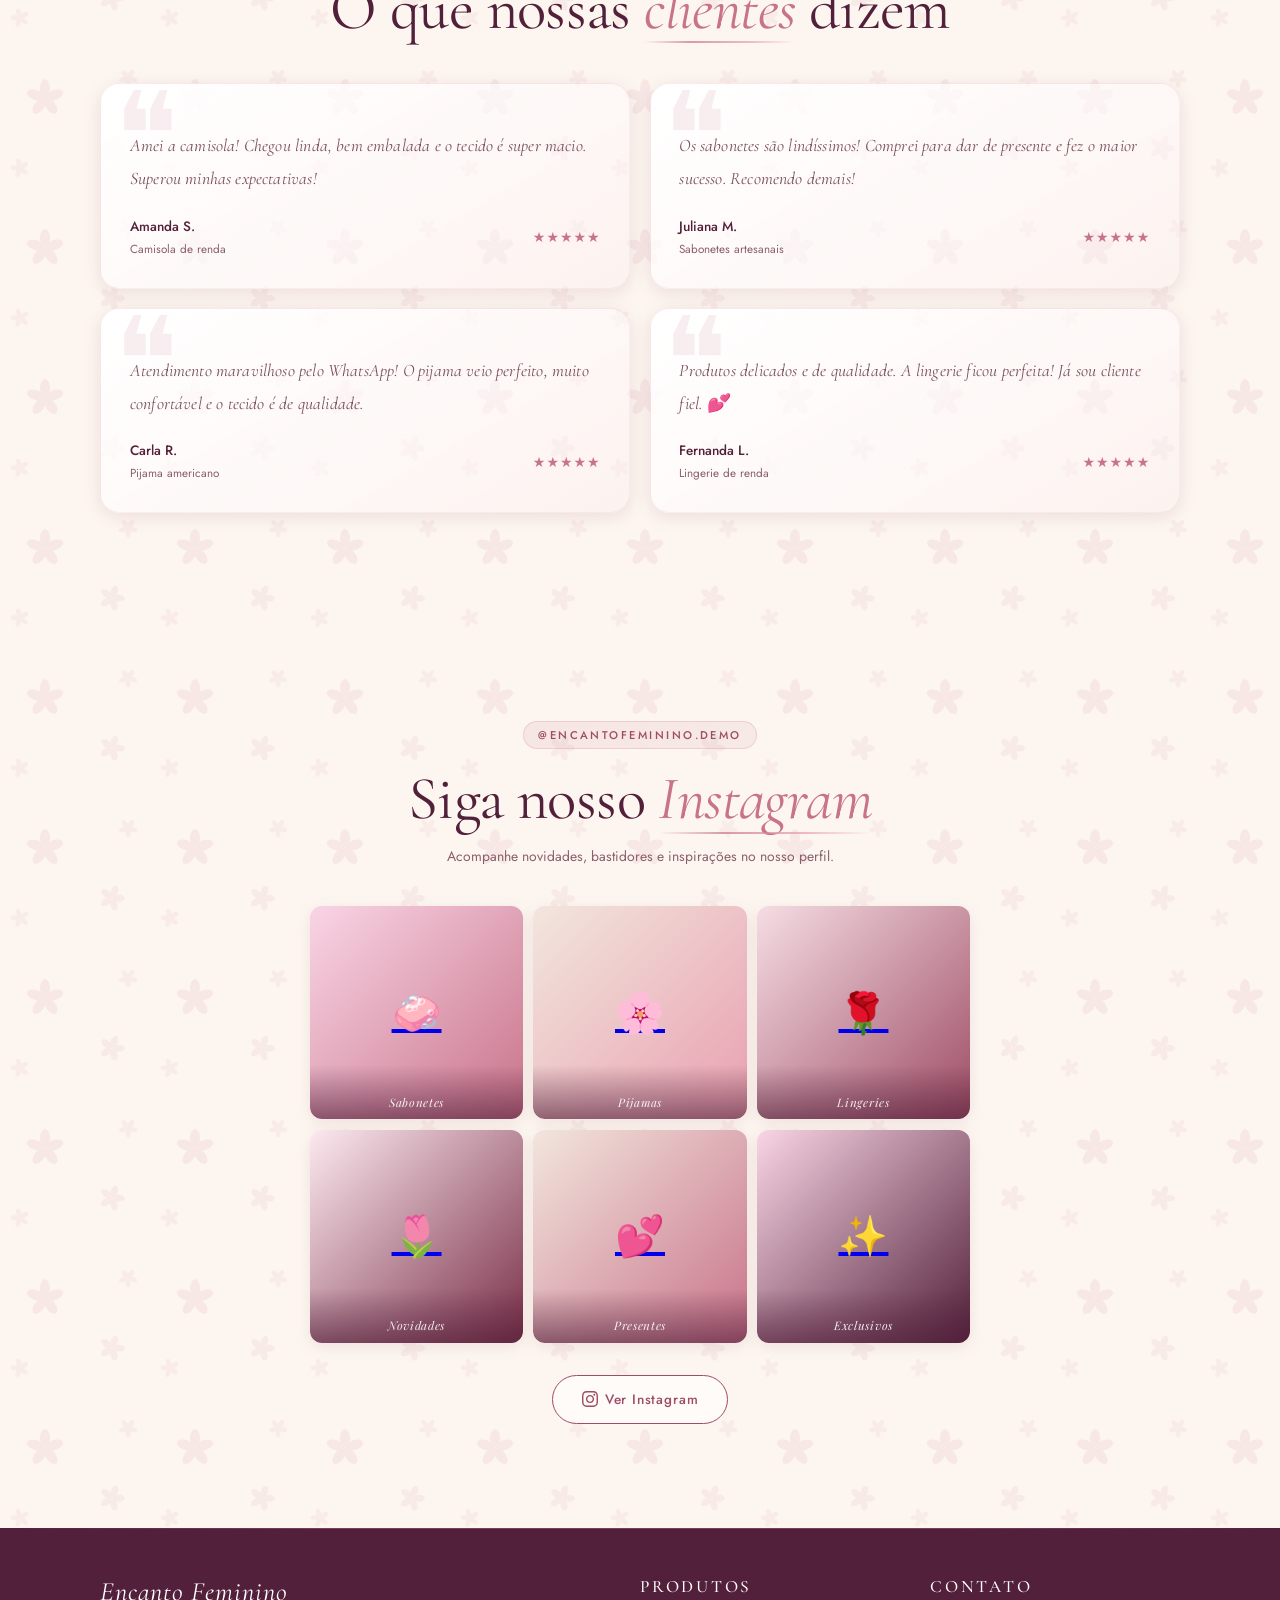
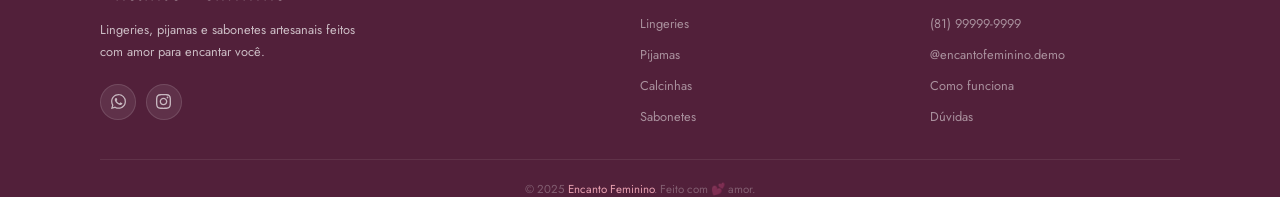
==== commit 9ea7510b: "Ui/UX" ====
--- a/encanto-feminino-site/index.html
+++ b/encanto-feminino-site/index.html
@@ -6,13 +6,13 @@
   <meta name="viewport" content="width=device-width, initial-scale=1.0">
   <title>Encanto Feminino</title>
   <link rel="icon" type="image/png"
-    href="https://i.ibb.co/6RVwh4Yf/688606602-18405488932198150-9215705110699613256-n-modified.png">
+    href="https://exemplo.invalid/imagem-generica.png">
   <meta name="description"
     content="Produtos feitos sob encomenda com carinho. Lingeries delicadas, pijamas confortáveis e sabonetes artesanais decorativos para encantar.">
   <meta property="og:type" content="website">
   <meta property="og:title" content="Encanto Feminino M">
   <meta property="og:description" content="Lingeries, pijamas e sabonetes artesanais feitos com carinho. Peças exclusivas sob encomenda para você.">
-  <meta property="og:image" content="https://i.ibb.co/6RVwh4Yf/688606602-18405488932198150-9215705110699613256-n-modified.png">
+  <meta property="og:image" content="https://exemplo.invalid/imagem-generica.png">
   <meta name="twitter:card" content="summary_large_image">
   <link rel="preconnect" href="https://fonts.googleapis.com">
   <link rel="preconnect" href="https://fonts.gstatic.com" crossorigin>
@@ -44,7 +44,7 @@
   <nav id="navbar">
     <a href="#hero" class="nav-logo">
       <img
-        src="https://i.ibb.co/60g7cKmG/73280703-botanico-linha-arte-minimalista-mulher-perfil-com-folha-sotaque-vetor-removebg-preview.png"
+        src="https://exemplo.invalid/imagem-generica.png"
         alt="Logo">
       Encanto Feminino M
     </a>
@@ -56,7 +56,7 @@
       <a href="#depoimentos">Depoimentos</a>
       <a href="#instagram">Instagram</a>
     </div>
-    <a href="https://wa.me/5581997932468?text=Ol%C3%A1%21+Vim+pelo+site" target="_blank" rel="noopener noreferrer" class="nav-cta">WhatsApp</a>
+    <a href="https://wa.me/5511999999999?text=Ol%C3%A1%21+Vim+pelo+site" target="_blank" rel="noopener noreferrer" class="nav-cta">WhatsApp</a>
     <button class="hamburger" id="hambBtn" type="button" aria-label="Abrir menu"><span></span><span></span><span></span></button>
   </nav>
 
@@ -68,7 +68,7 @@
     <a href="#faq" onclick="closeMob()">Dúvidas</a>
     <a href="#depoimentos" onclick="closeMob()">Depoimentos</a>
     <a href="#instagram" onclick="closeMob()">Instagram</a>
-    <a href="https://wa.me/5581997932468" target="_blank" rel="noopener noreferrer" onclick="closeMob()"
+    <a href="https://wa.me/5511999999999" target="_blank" rel="noopener noreferrer" onclick="closeMob()"
       style="color:var(--rose-light);font-size:1rem;margin-top:.5rem">Pedir pelo WhatsApp</a>
   </div>
 
@@ -85,7 +85,7 @@
         ✦ Feito com amor e carinho ✦
       </div>
 
-      <img src="https://i.ibb.co/6RVwh4Yf/688606602-18405488932198150-9215705110699613256-n-modified.png"
+      <img src="https://exemplo.invalid/imagem-generica.png"
         alt="Logo Encanto Feminino" class="hero-logo-img" id="heroLogoImg" loading="lazy">
 
       <h1 class="hero-title">Encanto <em>Feminino</em></h1>
@@ -102,7 +102,7 @@
           </svg>
           Ver Catálogo
         </a>
-        <a href="https://wa.me/5581997932468?text=Ol%C3%A1%21+Gostaria+de+fazer+um+pedido" target="_blank" rel="noopener noreferrer"
+        <a href="https://wa.me/5511999999999?text=Ol%C3%A1%21+Gostaria+de+fazer+um+pedido" target="_blank" rel="noopener noreferrer"
           class="btn-outline">
           <svg width="15" height="15" viewBox="0 0 24 24" fill="currentColor">
             <path
@@ -227,7 +227,7 @@
         </div>
       </div>
       <div style="text-align:center;margin-top:2.5rem" class="fade-in">
-        <a href="https://wa.me/5581997932468?text=Ol%C3%A1%21+Quero+fazer+um+pedido" target="_blank" rel="noopener noreferrer" class="btn-primary"
+        <a href="https://wa.me/5511999999999?text=Ol%C3%A1%21+Quero+fazer+um+pedido" target="_blank" rel="noopener noreferrer" class="btn-primary"
           style="display:inline-flex">
           <svg width="16" height="16" viewBox="0 0 24 24" fill="currentColor">
             <path
@@ -354,13 +354,13 @@
   <section id="instagram">
     <div class="container">
       <div class="fade-in">
-        <div class="section-label">@_encantofeminino_01</div>
+        <div class="section-label">@encantofeminino.demo</div>
         <h2 class="section-title">Siga nosso <em>Instagram</em></h2>
         <p style="color:var(--text-light);font-size:.87rem;max-width:400px;margin:.4rem auto 0">Acompanhe novidades,
           bastidores e inspirações no nosso perfil.</p>
       </div>
       <div class="insta-grid fade-in">
-        <a href="https://instagram.com/_encantofeminino_01" target="_blank" rel="noopener noreferrer" class="insta-item" data-label="Sabonetes"
+        <a href="https://instagram.com/encantofeminino.demo" target="_blank" rel="noopener noreferrer" class="insta-item" data-label="Sabonetes"
           style="background:linear-gradient(135deg,#f9d5e5,#c8738a)">
           <div style="width:100%;height:100%;display:flex;align-items:center;justify-content:center;font-size:2.5rem">🧼
           </div>
@@ -369,7 +369,7 @@
                 d="M12 2.163c3.204 0 3.584.012 4.85.07 3.252.148 4.771 1.691 4.919 4.919.058 1.265.069 1.645.069 4.849 0 3.205-.012 3.584-.069 4.849-.149 3.225-1.664 4.771-4.919 4.919-1.266.058-1.644.07-4.85.07-3.204 0-3.584-.012-4.849-.07-3.26-.149-4.771-1.699-4.919-4.92-.058-1.265-.07-1.644-.07-4.849 0-3.204.013-3.583.07-4.849.149-3.227 1.664-4.771 4.919-4.919 1.266-.057 1.645-.069 4.849-.069zm0-2.163c-3.259 0-3.667.014-4.947.072-4.358.2-6.78 2.618-6.98 6.98-.059 1.281-.073 1.689-.073 4.948 0 3.259.014 3.668.072 4.948.2 4.358 2.618 6.78 6.98 6.98 1.281.058 1.689.072 4.948.072 3.259 0 3.668-.014 4.948-.072 4.354-.2 6.782-2.618 6.979-6.98.059-1.28.073-1.689.073-4.948 0-3.259-.014-3.667-.072-4.947-.196-4.354-2.617-6.78-6.979-6.98-1.281-.059-1.69-.073-4.949-.073zm0 5.838c-3.403 0-6.162 2.759-6.162 6.162s2.759 6.163 6.162 6.163 6.162-2.759 6.162-6.163c0-3.403-2.759-6.162-6.162-6.162zm0 10.162c-2.209 0-4-1.79-4-4 0-2.209 1.791-4 4-4s4 1.791 4 4c0 2.21-1.791 4-4 4zm6.406-11.845c-.796 0-1.441.645-1.441 1.44s.645 1.44 1.441 1.44c.795 0 1.439-.645 1.439-1.44s-.644-1.44-1.439-1.44z" />
             </svg></div>
         </a>
-        <a href="https://instagram.com/_encantofeminino_01" target="_blank" rel="noopener noreferrer" class="insta-item" data-label="Pijamas"
+        <a href="https://instagram.com/encantofeminino.demo" target="_blank" rel="noopener noreferrer" class="insta-item" data-label="Pijamas"
           style="background:linear-gradient(135deg,#f2e6dd,#e8a0b0)">
           <div style="width:100%;height:100%;display:flex;align-items:center;justify-content:center;font-size:2.5rem">🌸
           </div>
@@ -378,7 +378,7 @@
                 d="M12 2.163c3.204 0 3.584.012 4.85.07 3.252.148 4.771 1.691 4.919 4.919.058 1.265.069 1.645.069 4.849 0 3.205-.012 3.584-.069 4.849-.149 3.225-1.664 4.771-4.919 4.919-1.266.058-1.644.07-4.85.07-3.204 0-3.584-.012-4.849-.07-3.26-.149-4.771-1.699-4.919-4.92-.058-1.265-.07-1.644-.07-4.849 0-3.204.013-3.583.07-4.849.149-3.227 1.664-4.771 4.919-4.919 1.266-.057 1.645-.069 4.849-.069zm0-2.163c-3.259 0-3.667.014-4.947.072-4.358.2-6.78 2.618-6.98 6.98-.059 1.281-.073 1.689-.073 4.948 0 3.259.014 3.668.072 4.948.2 4.358 2.618 6.78 6.98 6.98 1.281.058 1.689.072 4.948.072 3.259 0 3.668-.014 4.948-.072 4.354-.2 6.782-2.618 6.979-6.98.059-1.28.073-1.689.073-4.948 0-3.259-.014-3.667-.072-4.947-.196-4.354-2.617-6.78-6.979-6.98-1.281-.059-1.69-.073-4.949-.073zm0 5.838c-3.403 0-6.162 2.759-6.162 6.162s2.759 6.163 6.162 6.163 6.162-2.759 6.162-6.163c0-3.403-2.759-6.162-6.162-6.162zm0 10.162c-2.209 0-4-1.79-4-4 0-2.209 1.791-4 4-4s4 1.791 4 4c0 2.21-1.791 4-4 4zm6.406-11.845c-.796 0-1.441.645-1.441 1.44s.645 1.44 1.441 1.44c.795 0 1.439-.645 1.439-1.44s-.644-1.44-1.439-1.44z" />
             </svg></div>
         </a>
-        <a href="https://instagram.com/_encantofeminino_01" target="_blank" rel="noopener noreferrer" class="insta-item" data-label="Lingeries"
+        <a href="https://instagram.com/encantofeminino.demo" target="_blank" rel="noopener noreferrer" class="insta-item" data-label="Lingeries"
           style="background:linear-gradient(135deg,#f5dde4,#9e4d65)">
           <div style="width:100%;height:100%;display:flex;align-items:center;justify-content:center;font-size:2.5rem">🌹
           </div>
@@ -387,7 +387,7 @@
                 d="M12 2.163c3.204 0 3.584.012 4.85.07 3.252.148 4.771 1.691 4.919 4.919.058 1.265.069 1.645.069 4.849 0 3.205-.012 3.584-.069 4.849-.149 3.225-1.664 4.771-4.919 4.919-1.266.058-1.644.07-4.85.07-3.204 0-3.584-.012-4.849-.07-3.26-.149-4.771-1.699-4.919-4.92-.058-1.265-.07-1.644-.07-4.849 0-3.204.013-3.583.07-4.849.149-3.227 1.664-4.771 4.919-4.919 1.266-.057 1.645-.069 4.849-.069zm0-2.163c-3.259 0-3.667.014-4.947.072-4.358.2-6.78 2.618-6.98 6.98-.059 1.281-.073 1.689-.073 4.948 0 3.259.014 3.668.072 4.948.2 4.358 2.618 6.78 6.98 6.98 1.281.058 1.689.072 4.948.072 3.259 0 3.668-.014 4.948-.072 4.354-.2 6.782-2.618 6.979-6.98.059-1.28.073-1.689.073-4.948 0-3.259-.014-3.667-.072-4.947-.196-4.354-2.617-6.78-6.979-6.98-1.281-.059-1.69-.073-4.949-.073zm0 5.838c-3.403 0-6.162 2.759-6.162 6.162s2.759 6.163 6.162 6.163 6.162-2.759 6.162-6.163c0-3.403-2.759-6.162-6.162-6.162zm0 10.162c-2.209 0-4-1.79-4-4 0-2.209 1.791-4 4-4s4 1.791 4 4c0 2.21-1.791 4-4 4zm6.406-11.845c-.796 0-1.441.645-1.441 1.44s.645 1.44 1.441 1.44c.795 0 1.439-.645 1.439-1.44s-.644-1.44-1.439-1.44z" />
             </svg></div>
         </a>
-        <a href="https://instagram.com/_encantofeminino_01" target="_blank" rel="noopener noreferrer" class="insta-item" data-label="Novidades"
+        <a href="https://instagram.com/encantofeminino.demo" target="_blank" rel="noopener noreferrer" class="insta-item" data-label="Novidades"
           style="background:linear-gradient(135deg,#fce9f0,#7a3048)">
           <div style="width:100%;height:100%;display:flex;align-items:center;justify-content:center;font-size:2.5rem">🌷
           </div>
@@ -396,7 +396,7 @@
                 d="M12 2.163c3.204 0 3.584.012 4.85.07 3.252.148 4.771 1.691 4.919 4.919.058 1.265.069 1.645.069 4.849 0 3.205-.012 3.584-.069 4.849-.149 3.225-1.664 4.771-4.919 4.919-1.266.058-1.644.07-4.85.07-3.204 0-3.584-.012-4.849-.07-3.26-.149-4.771-1.699-4.919-4.92-.058-1.265-.07-1.644-.07-4.849 0-3.204.013-3.583.07-4.849.149-3.227 1.664-4.771 4.919-4.919 1.266-.057 1.645-.069 4.849-.069zm0-2.163c-3.259 0-3.667.014-4.947.072-4.358.2-6.78 2.618-6.98 6.98-.059 1.281-.073 1.689-.073 4.948 0 3.259.014 3.668.072 4.948.2 4.358 2.618 6.78 6.98 6.98 1.281.058 1.689.072 4.948.072 3.259 0 3.668-.014 4.948-.072 4.354-.2 6.782-2.618 6.979-6.98.059-1.28.073-1.689.073-4.948 0-3.259-.014-3.667-.072-4.947-.196-4.354-2.617-6.78-6.979-6.98-1.281-.059-1.69-.073-4.949-.073zm0 5.838c-3.403 0-6.162 2.759-6.162 6.162s2.759 6.163 6.162 6.163 6.162-2.759 6.162-6.163c0-3.403-2.759-6.162-6.162-6.162zm0 10.162c-2.209 0-4-1.79-4-4 0-2.209 1.791-4 4-4s4 1.791 4 4c0 2.21-1.791 4-4 4zm6.406-11.845c-.796 0-1.441.645-1.441 1.44s.645 1.44 1.441 1.44c.795 0 1.439-.645 1.439-1.44s-.644-1.44-1.439-1.44z" />
             </svg></div>
         </a>
-        <a href="https://instagram.com/_encantofeminino_01" target="_blank" rel="noopener noreferrer" class="insta-item" data-label="Presentes"
+        <a href="https://instagram.com/encantofeminino.demo" target="_blank" rel="noopener noreferrer" class="insta-item" data-label="Presentes"
           style="background:linear-gradient(135deg,#f2e6dd,#c8738a)">
           <div style="width:100%;height:100%;display:flex;align-items:center;justify-content:center;font-size:2.5rem">💕
           </div>
@@ -405,7 +405,7 @@
                 d="M12 2.163c3.204 0 3.584.012 4.85.07 3.252.148 4.771 1.691 4.919 4.919.058 1.265.069 1.645.069 4.849 0 3.205-.012 3.584-.069 4.849-.149 3.225-1.664 4.771-4.919 4.919-1.266.058-1.644.07-4.85.07-3.204 0-3.584-.012-4.849-.07-3.26-.149-4.771-1.699-4.919-4.92-.058-1.265-.07-1.644-.07-4.849 0-3.204.013-3.583.07-4.849.149-3.227 1.664-4.771 4.919-4.919 1.266-.057 1.645-.069 4.849-.069zm0-2.163c-3.259 0-3.667.014-4.947.072-4.358.2-6.78 2.618-6.98 6.98-.059 1.281-.073 1.689-.073 4.948 0 3.259.014 3.668.072 4.948.2 4.358 2.618 6.78 6.98 6.98 1.281.058 1.689.072 4.948.072 3.259 0 3.668-.014 4.948-.072 4.354-.2 6.782-2.618 6.979-6.98.059-1.28.073-1.689.073-4.948 0-3.259-.014-3.667-.072-4.947-.196-4.354-2.617-6.78-6.979-6.98-1.281-.059-1.69-.073-4.949-.073zm0 5.838c-3.403 0-6.162 2.759-6.162 6.162s2.759 6.163 6.162 6.163 6.162-2.759 6.162-6.163c0-3.403-2.759-6.162-6.162-6.162zm0 10.162c-2.209 0-4-1.79-4-4 0-2.209 1.791-4 4-4s4 1.791 4 4c0 2.21-1.791 4-4 4zm6.406-11.845c-.796 0-1.441.645-1.441 1.44s.645 1.44 1.441 1.44c.795 0 1.439-.645 1.439-1.44s-.644-1.44-1.439-1.44z" />
             </svg></div>
         </a>
-        <a href="https://instagram.com/_encantofeminino_01" target="_blank" rel="noopener noreferrer" class="insta-item" data-label="Exclusivos"
+        <a href="https://instagram.com/encantofeminino.demo" target="_blank" rel="noopener noreferrer" class="insta-item" data-label="Exclusivos"
           style="background:linear-gradient(135deg,#f9d5e5,#52203a)">
           <div style="width:100%;height:100%;display:flex;align-items:center;justify-content:center;font-size:2.5rem">✨
           </div>
@@ -416,7 +416,7 @@
         </a>
       </div>
       <div style="text-align:center;margin-top:2rem" class="fade-in">
-        <a href="https://instagram.com/_encantofeminino_01" target="_blank" rel="noopener noreferrer" class="btn-outline"
+        <a href="https://instagram.com/encantofeminino.demo" target="_blank" rel="noopener noreferrer" class="btn-outline"
           style="display:inline-flex">
           <svg width="16" height="16" viewBox="0 0 24 24" fill="currentColor">
             <path
@@ -436,12 +436,12 @@
           <div class="foot-brand-name">Encanto Feminino</div>
           <p class="foot-brand-desc">Lingeries, pijamas e sabonetes artesanais feitos com amor para encantar você.</p>
           <div class="foot-socials">
-            <a href="https://wa.me/5581997932468?text=Ol%C3%A1%21+Vim+pelo+site" target="_blank" rel="noopener noreferrer"
+            <a href="https://wa.me/5511999999999?text=Ol%C3%A1%21+Vim+pelo+site" target="_blank" rel="noopener noreferrer"
               class="foot-social"><svg viewBox="0 0 24 24">
                 <path
                   d="M17.472 14.382c-.297-.149-1.758-.867-2.03-.967-.273-.099-.471-.148-.67.15-.197.297-.767.966-.94 1.164-.173.199-.347.223-.644.075-.297-.15-1.255-.463-2.39-1.475-.883-.788-1.48-1.761-1.653-2.059-.173-.297-.018-.458.13-.606.134-.133.298-.347.446-.52.149-.174.198-.298.298-.497.099-.198.05-.371-.025-.52-.075-.149-.669-1.612-.916-2.207-.242-.579-.487-.5-.669-.51-.173-.008-.371-.01-.57-.01-.198 0-.52.074-.792.372-.272.297-1.04 1.016-1.04 2.479 0 1.462 1.065 2.875 1.213 3.074.149.198 2.096 3.2 5.077 4.487.709.306 1.262.489 1.694.625.712.227 1.36.195 1.871.118.571-.085 1.758-.719 2.006-1.413.248-.694.248-1.289.173-1.413-.074-.124-.272-.198-.57-.347m-5.421 7.403h-.004a9.87 9.87 0 01-5.031-1.378l-.361-.214-3.741.982.998-3.648-.235-.374a9.86 9.86 0 01-1.51-5.26c.001-5.45 4.436-9.884 9.888-9.884 2.64 0 5.122 1.03 6.988 2.898a9.825 9.825 0 012.893 6.994c-.003 5.45-4.437 9.884-9.885 9.884m8.413-18.297A11.815 11.815 0 0012.05 0C5.495 0 .16 5.335.157 11.892c0 2.096.547 4.142 1.588 5.945L.057 24l6.305-1.654a11.882 11.882 0 005.683 1.448h.005c6.554 0 11.89-5.335 11.893-11.893a11.821 11.821 0 00-3.48-8.413z" />
               </svg></a>
-            <a href="https://instagram.com/_encantofeminino_01" target="_blank" rel="noopener noreferrer" class="foot-social"><svg
+            <a href="https://instagram.com/encantofeminino.demo" target="_blank" rel="noopener noreferrer" class="foot-social"><svg
                 viewBox="0 0 24 24">
                 <path
                   d="M12 2.163c3.204 0 3.584.012 4.85.07 3.252.148 4.771 1.691 4.919 4.919.058 1.265.069 1.645.069 4.849 0 3.205-.012 3.584-.069 4.849-.149 3.225-1.664 4.771-4.919 4.919-1.266.058-1.644.07-4.85.07-3.204 0-3.584-.012-4.849-.07-3.26-.149-4.771-1.699-4.919-4.92-.058-1.265-.07-1.644-.07-4.849 0-3.204.013-3.583.07-4.849.149-3.227 1.664-4.771 4.919-4.919 1.266-.057 1.645-.069 4.849-.069zm0-2.163c-3.259 0-3.667.014-4.947.072-4.358.2-6.78 2.618-6.98 6.98-.059 1.281-.073 1.689-.073 4.948 0 3.259.014 3.668.072 4.948.2 4.358 2.618 6.78 6.98 6.98 1.281.058 1.689.072 4.948.072 3.259 0 3.668-.014 4.948-.072 4.354-.2 6.782-2.618 6.979-6.98.059-1.28.073-1.689.073-4.948 0-3.259-.014-3.667-.072-4.947-.196-4.354-2.617-6.78-6.979-6.98-1.281-.059-1.69-.073-4.949-.073zm0 5.838c-3.403 0-6.162 2.759-6.162 6.162s2.759 6.163 6.162 6.163 6.162-2.759 6.162-6.163c0-3.403-2.759-6.162-6.162-6.162zm0 10.162c-2.209 0-4-1.79-4-4 0-2.209 1.791-4 4-4s4 1.791 4 4c0 2.21-1.791 4-4 4zm6.406-11.845c-.796 0-1.441.645-1.441 1.44s.645 1.44 1.441 1.44c.795 0 1.439-.645 1.439-1.44s-.644-1.44-1.439-1.44z" />
@@ -460,8 +460,8 @@
         <div class="foot-col">
           <h4>Contato</h4>
           <ul>
-            <li><a href="https://wa.me/5581997932468" target="_blank" rel="noopener noreferrer">(81) 99793-2468</a></li>
-            <li><a href="https://instagram.com/_encantofeminino_01" target="_blank" rel="noopener noreferrer">@_encantofeminino_01</a></li>
+            <li><a href="https://wa.me/5511999999999" target="_blank" rel="noopener noreferrer">(81) 99999-9999</a></li>
+            <li><a href="https://instagram.com/encantofeminino.demo" target="_blank" rel="noopener noreferrer">@encantofeminino.demo</a></li>
             <li><a href="#como-funciona">Como funciona</a></li>
             <li><a href="#faq">Dúvidas</a></li>
           </ul>
@@ -475,7 +475,7 @@
 
   <!-- WHATSAPP FLOAT -->
   <div class="wa-float">
-    <a href="https://wa.me/5581997932468?text=Ol%C3%A1%21+Vim+pelo+site" target="_blank" rel="noopener noreferrer" aria-label="Fale conosco pelo WhatsApp">
+    <a href="https://wa.me/5511999999999?text=Ol%C3%A1%21+Vim+pelo+site" target="_blank" rel="noopener noreferrer" aria-label="Fale conosco pelo WhatsApp">
       <span class="wa-tooltip">Fale conosco 💬</span>
       <svg viewBox="0 0 24 24">
         <path
@@ -593,7 +593,7 @@
           <div class="form-grid">
             <div class="form-group">
               <label>Número WhatsApp</label>
-              <input type="text" id="s-wa" placeholder="5581997932468">
+              <input type="text" id="s-wa" placeholder="5511999999999">
               <span class="form-hint">Número completo com código do país (sem espaços)</span>
             </div>
             <div class="form-group">
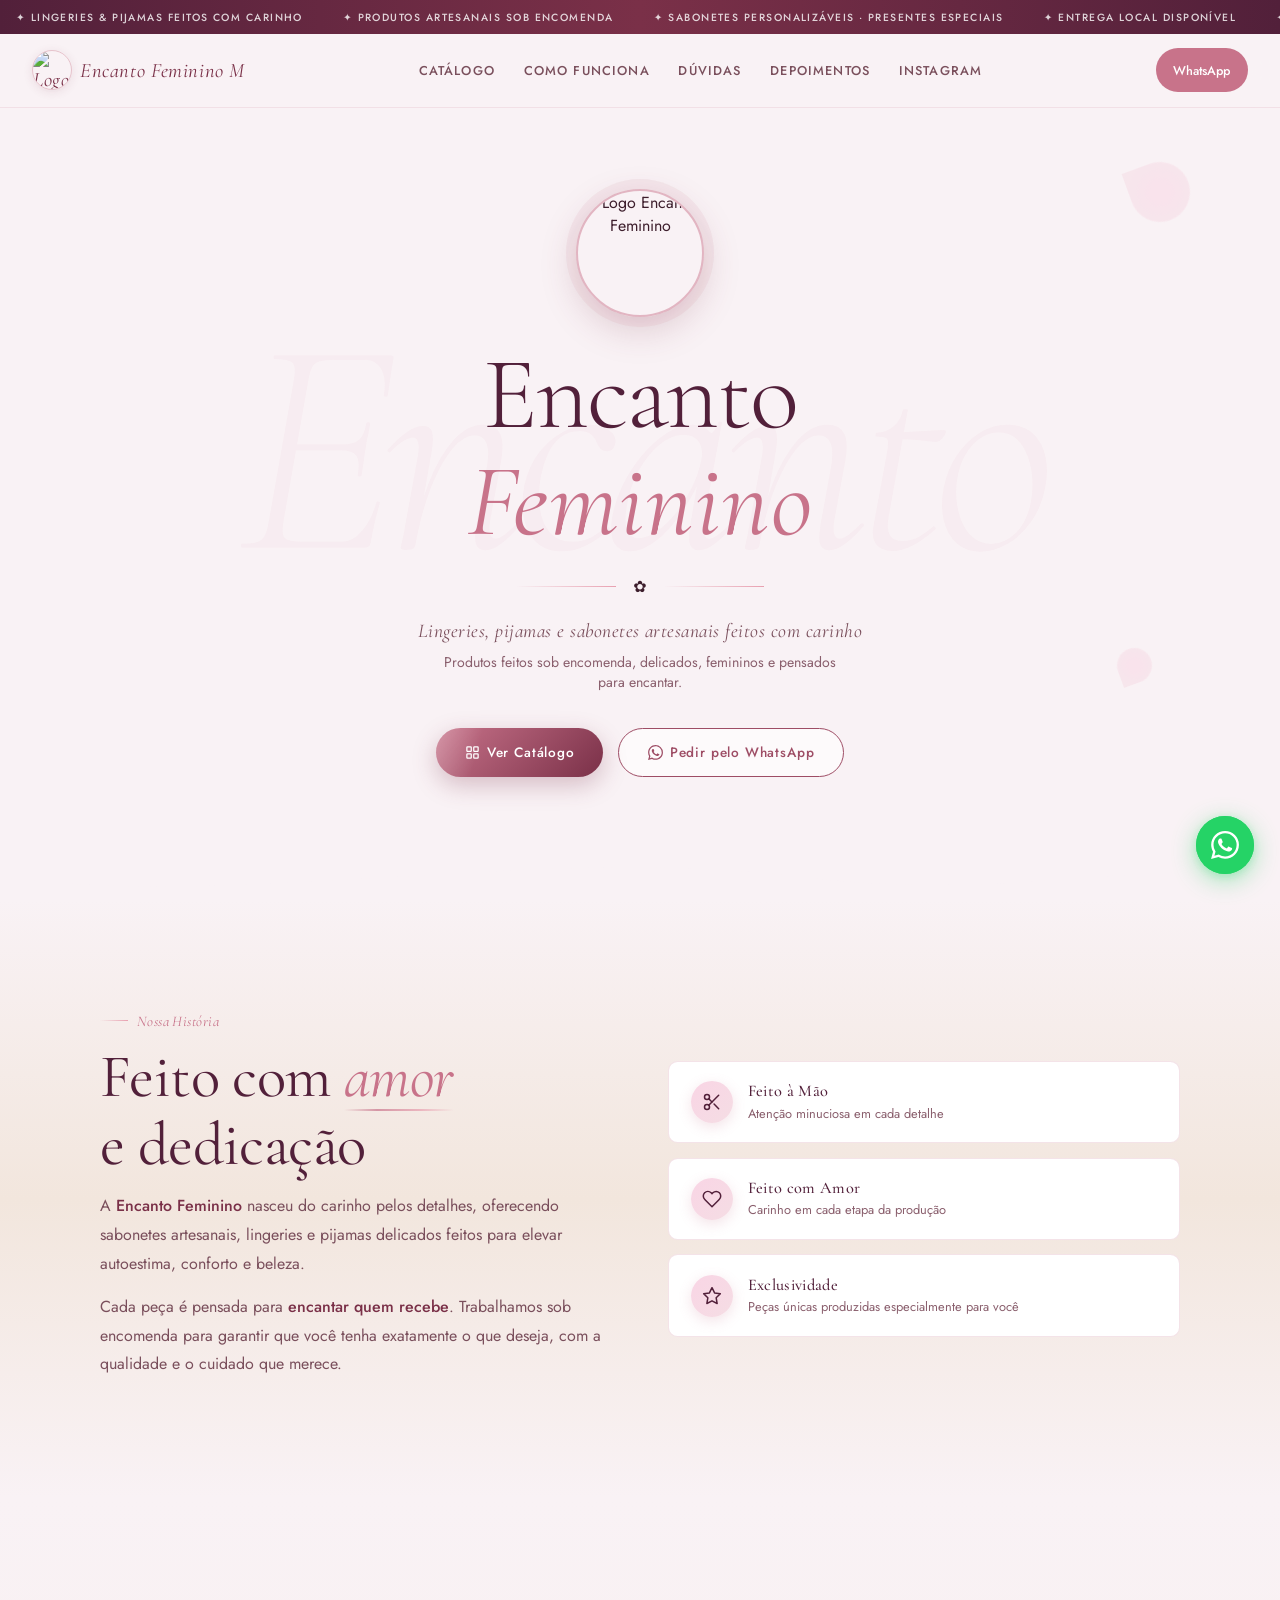
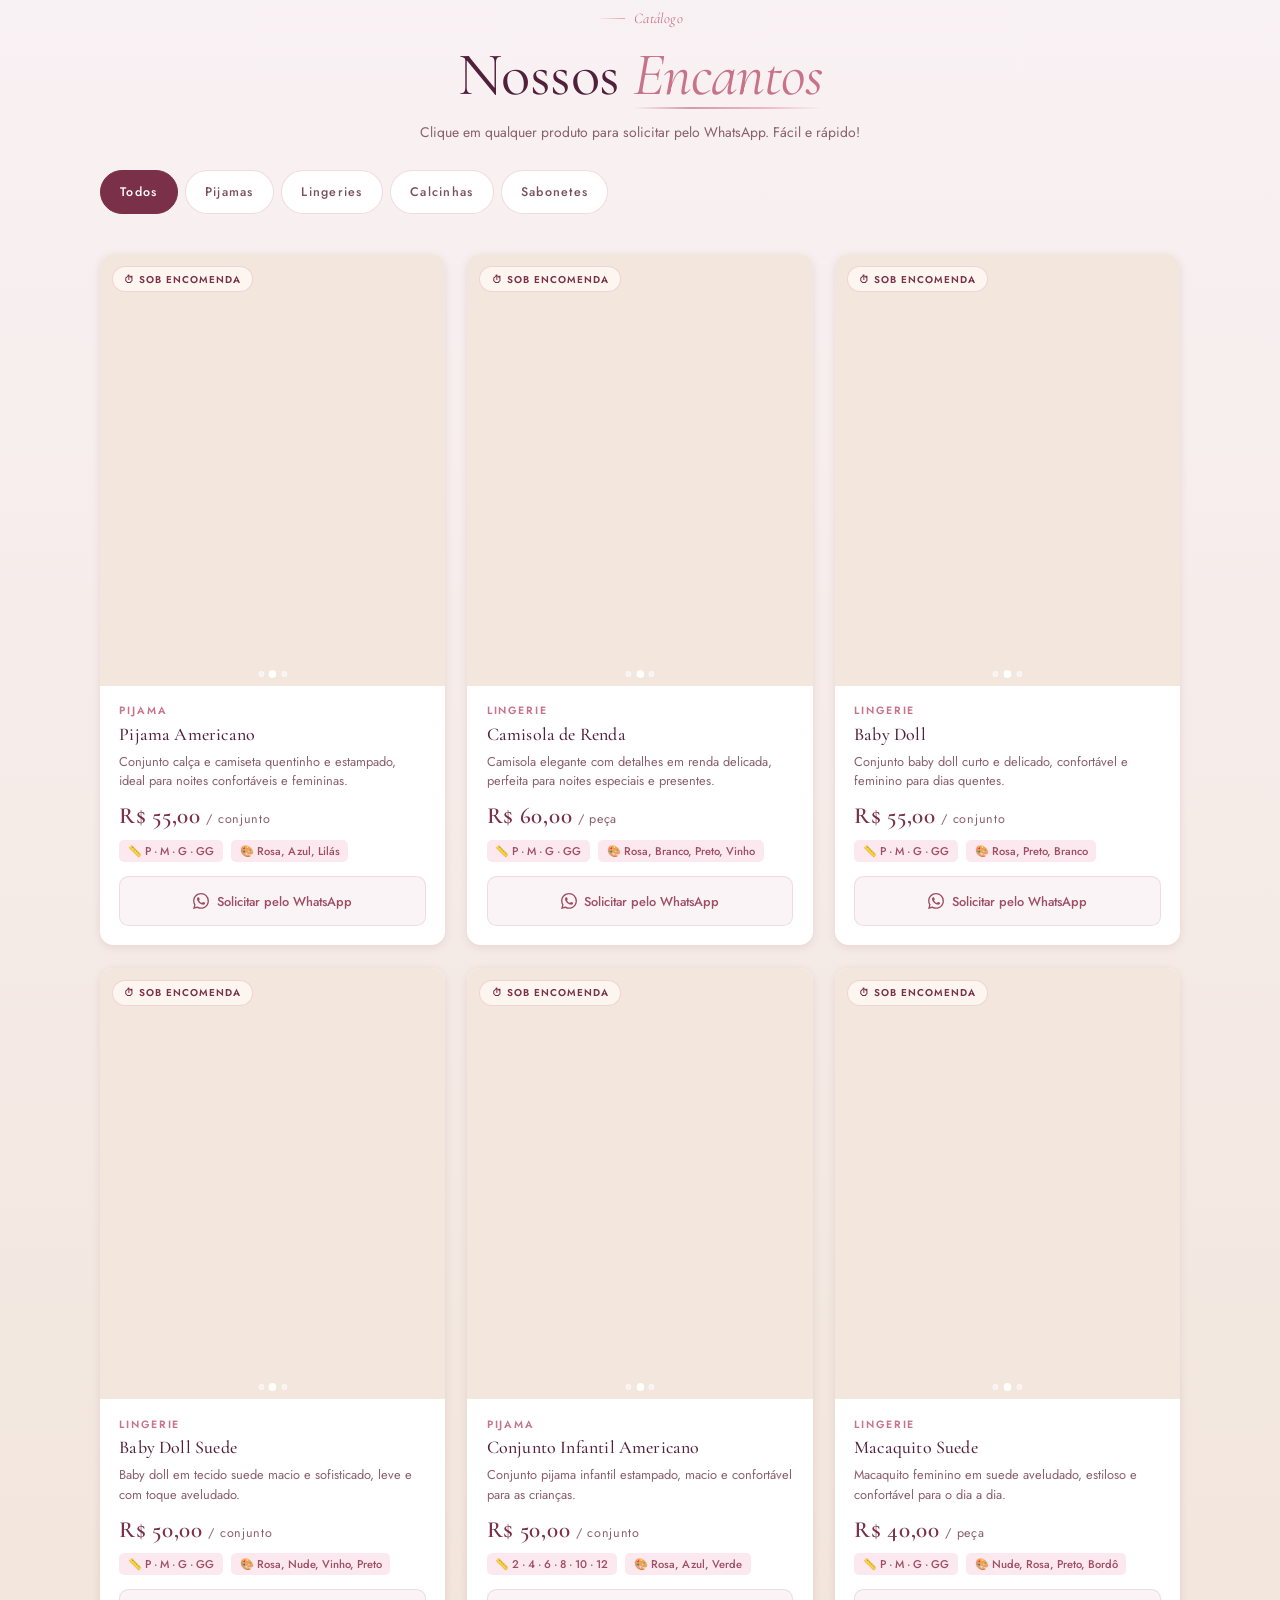
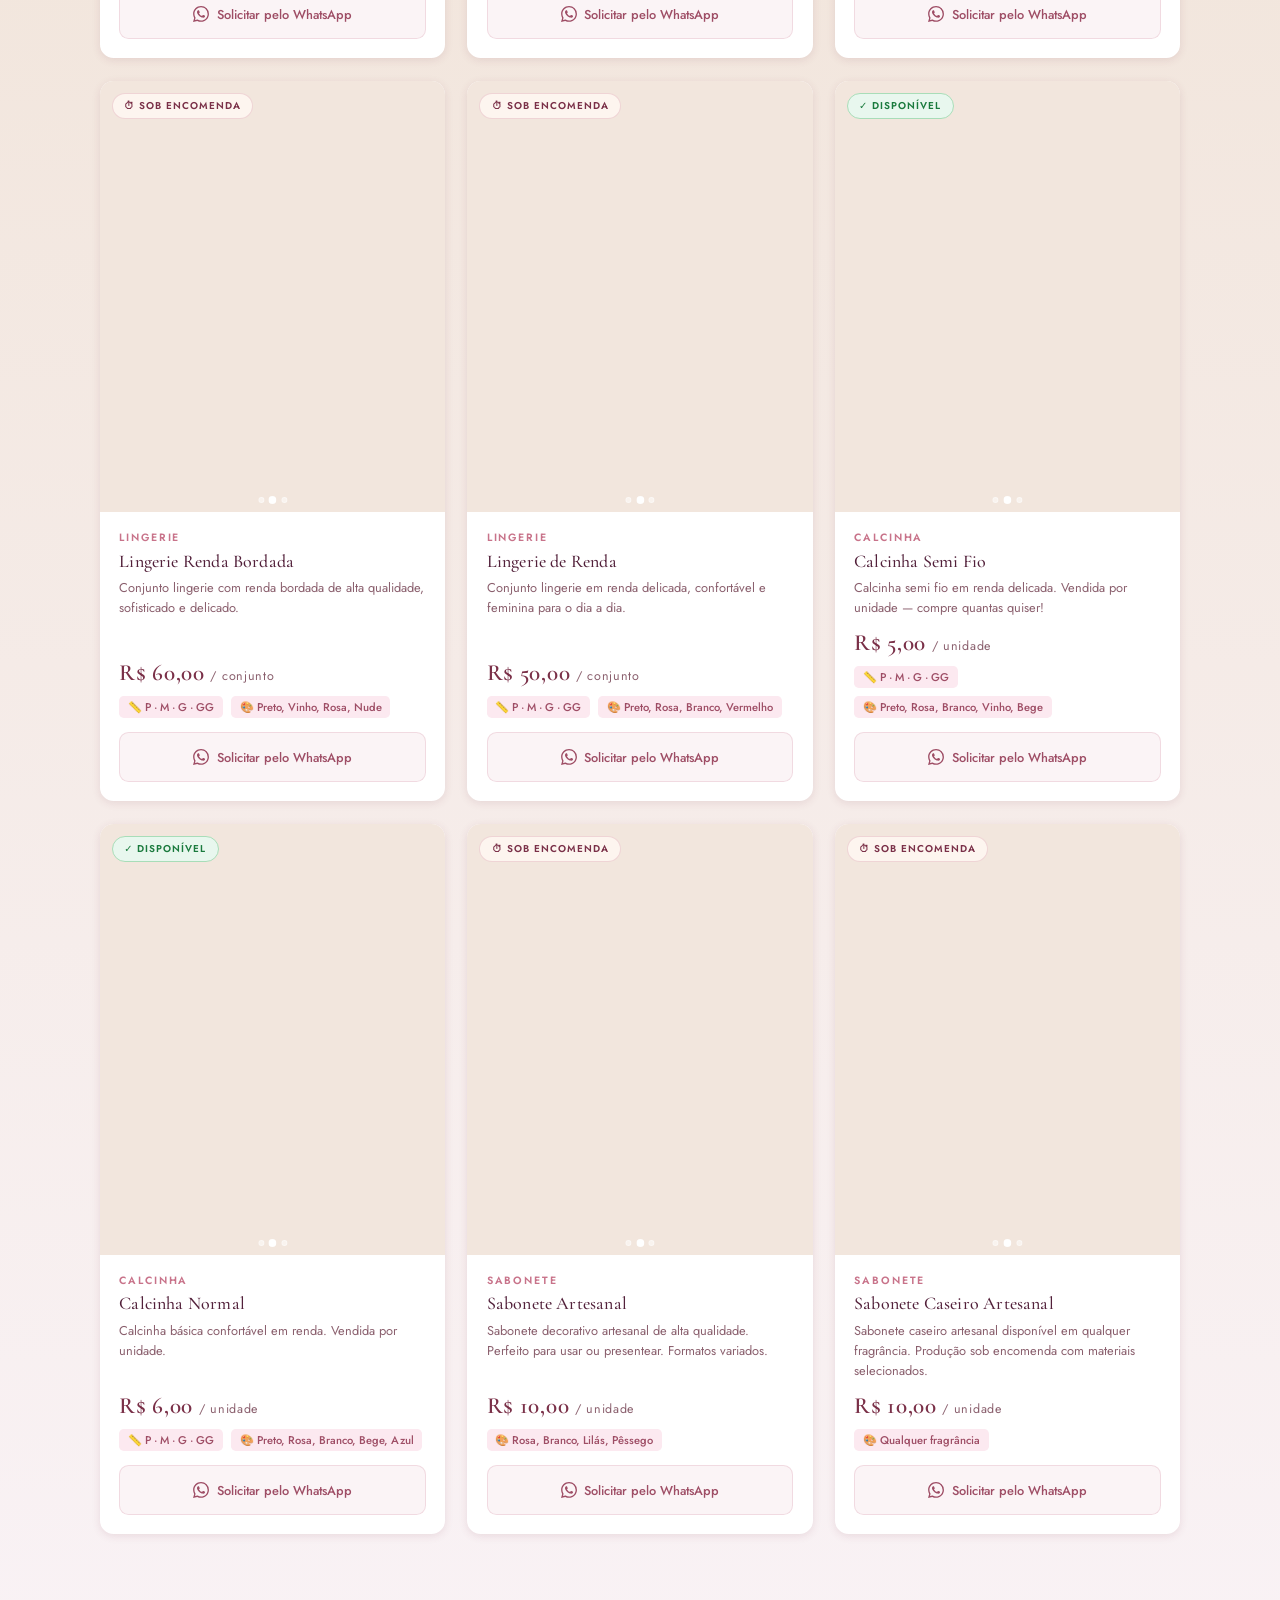
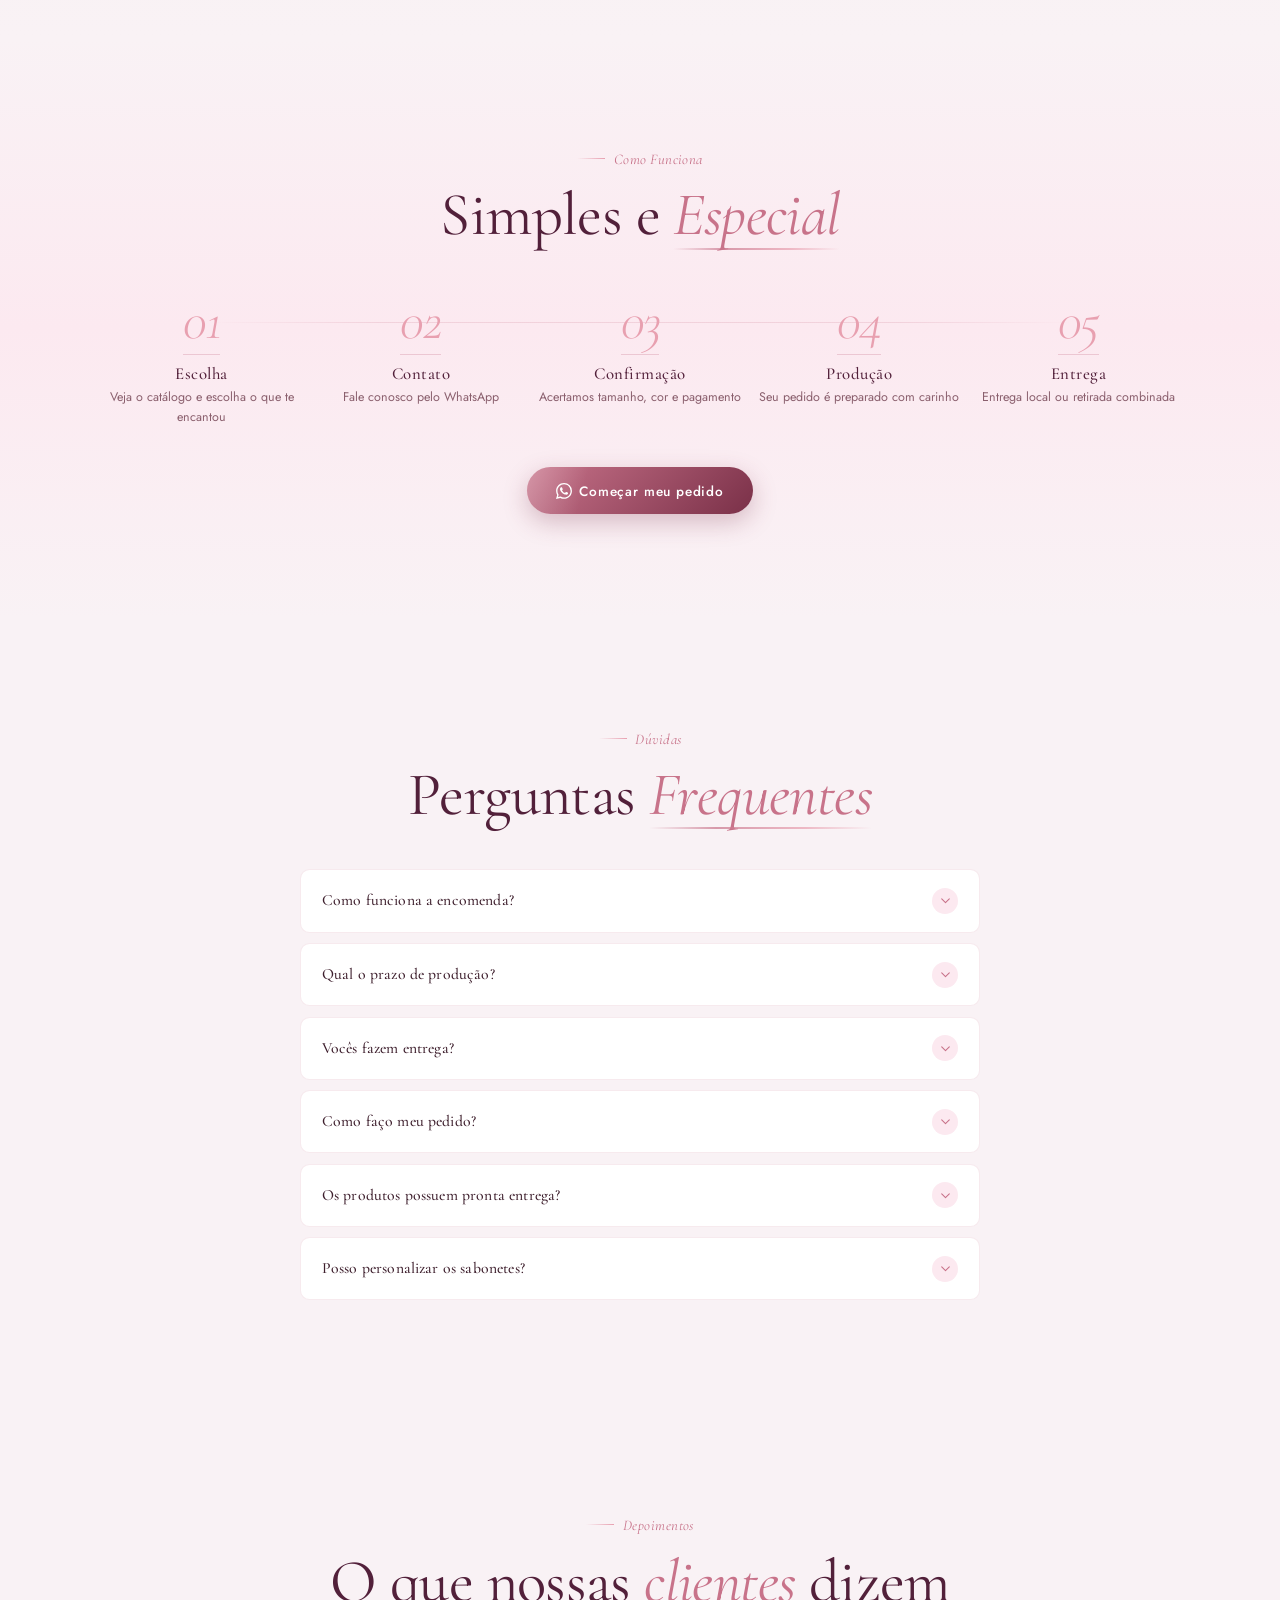
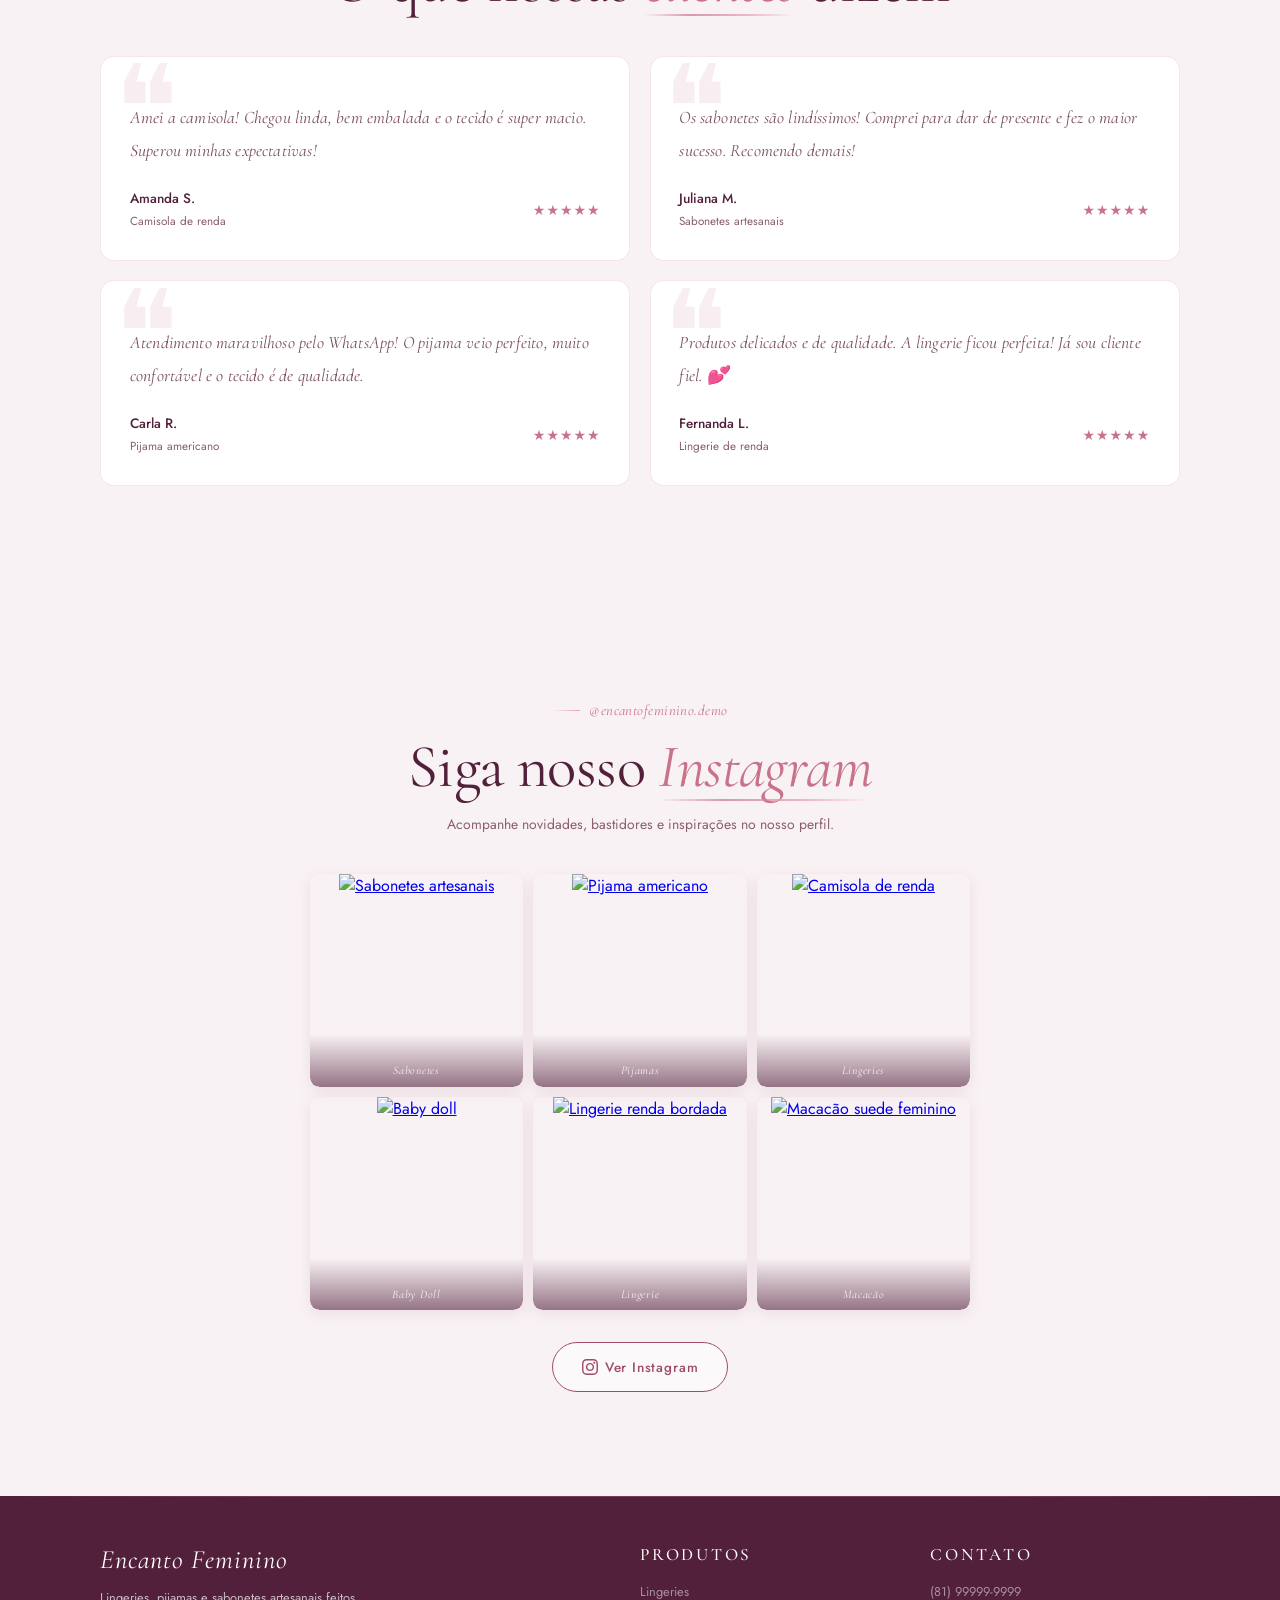
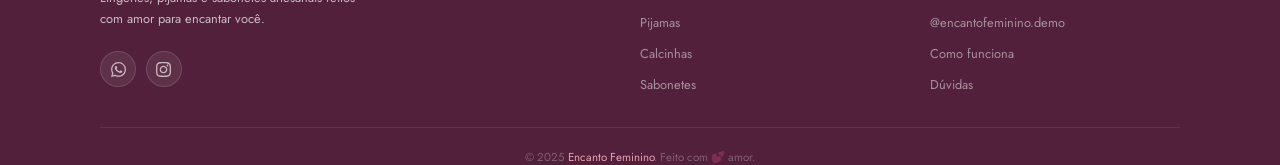
==== commit 4fb761f5: "UI/UX: tipografia unificada, steps redesenhados e logo refinada - Remove Playfair Display; unifica t" ====
--- a/encanto-feminino-site/index.html
+++ b/encanto-feminino-site/index.html
@@ -17,7 +17,7 @@
   <link rel="preconnect" href="https://fonts.googleapis.com">
   <link rel="preconnect" href="https://fonts.gstatic.com" crossorigin>
   <link
-    href="https://fonts.googleapis.com/css2?family=Cormorant+Garamond:ital,wght@0,300;0,400;0,500;0,600;1,300;1,400;1,500&family=Playfair+Display:ital,wght@0,400;0,500;1,400;1,500&family=Jost:wght@300;400;500;600&display=swap"
+    href="https://fonts.googleapis.com/css2?family=Cormorant+Garamond:ital,wght@0,300;0,400;0,500;0,600;1,300;1,400;1,500&family=Jost:wght@300;400;500;600&display=swap"
     rel="stylesheet">
   <link rel="stylesheet" href="style.css">
 </head>
@@ -81,12 +81,8 @@
     <div class="petal"></div>
     <div class="petal"></div>
     <div class="hero-content">
-      <div class="hero-badge">
-        ✦ Feito com amor e carinho ✦
-      </div>
-
       <img src="https://exemplo.invalid/imagem-generica.png"
-        alt="Logo Encanto Feminino" class="hero-logo-img" id="heroLogoImg" loading="lazy">
+        alt="Logo Encanto Feminino" class="hero-logo-img" id="heroLogoImg" fetchpriority="high">
 
       <h1 class="hero-title">Encanto <em>Feminino</em></h1>
       <div class="hero-div"><span>✿</span></div>
@@ -114,7 +110,7 @@
     </div>
     <div class="hero-wave" aria-hidden="true">
       <svg viewBox="0 0 1440 70" preserveAspectRatio="none" xmlns="http://www.w3.org/2000/svg">
-        <path d="M0,42 C280,80 600,4 900,42 C1140,72 1300,18 1440,42 L1440,70 L0,70 Z" fill="#fdf6f0"/>
+        <path d="M0,42 C280,80 600,4 900,42 C1140,72 1300,18 1440,42 L1440,70 L0,70 Z" fill="#f9f2f5"/>
       </svg>
     </div>
   </section>
@@ -360,59 +356,29 @@
           bastidores e inspirações no nosso perfil.</p>
       </div>
       <div class="insta-grid fade-in">
-        <a href="https://instagram.com/encantofeminino.demo" target="_blank" rel="noopener noreferrer" class="insta-item" data-label="Sabonetes"
-          style="background:linear-gradient(135deg,#f9d5e5,#c8738a)">
-          <div style="width:100%;height:100%;display:flex;align-items:center;justify-content:center;font-size:2.5rem">🧼
-          </div>
-          <div class="insta-overlay"><svg viewBox="0 0 24 24">
-              <path
-                d="M12 2.163c3.204 0 3.584.012 4.85.07 3.252.148 4.771 1.691 4.919 4.919.058 1.265.069 1.645.069 4.849 0 3.205-.012 3.584-.069 4.849-.149 3.225-1.664 4.771-4.919 4.919-1.266.058-1.644.07-4.85.07-3.204 0-3.584-.012-4.849-.07-3.26-.149-4.771-1.699-4.919-4.92-.058-1.265-.07-1.644-.07-4.849 0-3.204.013-3.583.07-4.849.149-3.227 1.664-4.771 4.919-4.919 1.266-.057 1.645-.069 4.849-.069zm0-2.163c-3.259 0-3.667.014-4.947.072-4.358.2-6.78 2.618-6.98 6.98-.059 1.281-.073 1.689-.073 4.948 0 3.259.014 3.668.072 4.948.2 4.358 2.618 6.78 6.98 6.98 1.281.058 1.689.072 4.948.072 3.259 0 3.668-.014 4.948-.072 4.354-.2 6.782-2.618 6.979-6.98.059-1.28.073-1.689.073-4.948 0-3.259-.014-3.667-.072-4.947-.196-4.354-2.617-6.78-6.979-6.98-1.281-.059-1.69-.073-4.949-.073zm0 5.838c-3.403 0-6.162 2.759-6.162 6.162s2.759 6.163 6.162 6.163 6.162-2.759 6.162-6.163c0-3.403-2.759-6.162-6.162-6.162zm0 10.162c-2.209 0-4-1.79-4-4 0-2.209 1.791-4 4-4s4 1.791 4 4c0 2.21-1.791 4-4 4zm6.406-11.845c-.796 0-1.441.645-1.441 1.44s.645 1.44 1.441 1.44c.795 0 1.439-.645 1.439-1.44s-.644-1.44-1.439-1.44z" />
-            </svg></div>
-        </a>
-        <a href="https://instagram.com/encantofeminino.demo" target="_blank" rel="noopener noreferrer" class="insta-item" data-label="Pijamas"
-          style="background:linear-gradient(135deg,#f2e6dd,#e8a0b0)">
-          <div style="width:100%;height:100%;display:flex;align-items:center;justify-content:center;font-size:2.5rem">🌸
-          </div>
-          <div class="insta-overlay"><svg viewBox="0 0 24 24">
-              <path
-                d="M12 2.163c3.204 0 3.584.012 4.85.07 3.252.148 4.771 1.691 4.919 4.919.058 1.265.069 1.645.069 4.849 0 3.205-.012 3.584-.069 4.849-.149 3.225-1.664 4.771-4.919 4.919-1.266.058-1.644.07-4.85.07-3.204 0-3.584-.012-4.849-.07-3.26-.149-4.771-1.699-4.919-4.92-.058-1.265-.07-1.644-.07-4.849 0-3.204.013-3.583.07-4.849.149-3.227 1.664-4.771 4.919-4.919 1.266-.057 1.645-.069 4.849-.069zm0-2.163c-3.259 0-3.667.014-4.947.072-4.358.2-6.78 2.618-6.98 6.98-.059 1.281-.073 1.689-.073 4.948 0 3.259.014 3.668.072 4.948.2 4.358 2.618 6.78 6.98 6.98 1.281.058 1.689.072 4.948.072 3.259 0 3.668-.014 4.948-.072 4.354-.2 6.782-2.618 6.979-6.98.059-1.28.073-1.689.073-4.948 0-3.259-.014-3.667-.072-4.947-.196-4.354-2.617-6.78-6.979-6.98-1.281-.059-1.69-.073-4.949-.073zm0 5.838c-3.403 0-6.162 2.759-6.162 6.162s2.759 6.163 6.162 6.163 6.162-2.759 6.162-6.163c0-3.403-2.759-6.162-6.162-6.162zm0 10.162c-2.209 0-4-1.79-4-4 0-2.209 1.791-4 4-4s4 1.791 4 4c0 2.21-1.791 4-4 4zm6.406-11.845c-.796 0-1.441.645-1.441 1.44s.645 1.44 1.441 1.44c.795 0 1.439-.645 1.439-1.44s-.644-1.44-1.439-1.44z" />
-            </svg></div>
-        </a>
-        <a href="https://instagram.com/encantofeminino.demo" target="_blank" rel="noopener noreferrer" class="insta-item" data-label="Lingeries"
-          style="background:linear-gradient(135deg,#f5dde4,#9e4d65)">
-          <div style="width:100%;height:100%;display:flex;align-items:center;justify-content:center;font-size:2.5rem">🌹
-          </div>
-          <div class="insta-overlay"><svg viewBox="0 0 24 24">
-              <path
-                d="M12 2.163c3.204 0 3.584.012 4.85.07 3.252.148 4.771 1.691 4.919 4.919.058 1.265.069 1.645.069 4.849 0 3.205-.012 3.584-.069 4.849-.149 3.225-1.664 4.771-4.919 4.919-1.266.058-1.644.07-4.85.07-3.204 0-3.584-.012-4.849-.07-3.26-.149-4.771-1.699-4.919-4.92-.058-1.265-.07-1.644-.07-4.849 0-3.204.013-3.583.07-4.849.149-3.227 1.664-4.771 4.919-4.919 1.266-.057 1.645-.069 4.849-.069zm0-2.163c-3.259 0-3.667.014-4.947.072-4.358.2-6.78 2.618-6.98 6.98-.059 1.281-.073 1.689-.073 4.948 0 3.259.014 3.668.072 4.948.2 4.358 2.618 6.78 6.98 6.98 1.281.058 1.689.072 4.948.072 3.259 0 3.668-.014 4.948-.072 4.354-.2 6.782-2.618 6.979-6.98.059-1.28.073-1.689.073-4.948 0-3.259-.014-3.667-.072-4.947-.196-4.354-2.617-6.78-6.979-6.98-1.281-.059-1.69-.073-4.949-.073zm0 5.838c-3.403 0-6.162 2.759-6.162 6.162s2.759 6.163 6.162 6.163 6.162-2.759 6.162-6.163c0-3.403-2.759-6.162-6.162-6.162zm0 10.162c-2.209 0-4-1.79-4-4 0-2.209 1.791-4 4-4s4 1.791 4 4c0 2.21-1.791 4-4 4zm6.406-11.845c-.796 0-1.441.645-1.441 1.44s.645 1.44 1.441 1.44c.795 0 1.439-.645 1.439-1.44s-.644-1.44-1.439-1.44z" />
-            </svg></div>
-        </a>
-        <a href="https://instagram.com/encantofeminino.demo" target="_blank" rel="noopener noreferrer" class="insta-item" data-label="Novidades"
-          style="background:linear-gradient(135deg,#fce9f0,#7a3048)">
-          <div style="width:100%;height:100%;display:flex;align-items:center;justify-content:center;font-size:2.5rem">🌷
-          </div>
-          <div class="insta-overlay"><svg viewBox="0 0 24 24">
-              <path
-                d="M12 2.163c3.204 0 3.584.012 4.85.07 3.252.148 4.771 1.691 4.919 4.919.058 1.265.069 1.645.069 4.849 0 3.205-.012 3.584-.069 4.849-.149 3.225-1.664 4.771-4.919 4.919-1.266.058-1.644.07-4.85.07-3.204 0-3.584-.012-4.849-.07-3.26-.149-4.771-1.699-4.919-4.92-.058-1.265-.07-1.644-.07-4.849 0-3.204.013-3.583.07-4.849.149-3.227 1.664-4.771 4.919-4.919 1.266-.057 1.645-.069 4.849-.069zm0-2.163c-3.259 0-3.667.014-4.947.072-4.358.2-6.78 2.618-6.98 6.98-.059 1.281-.073 1.689-.073 4.948 0 3.259.014 3.668.072 4.948.2 4.358 2.618 6.78 6.98 6.98 1.281.058 1.689.072 4.948.072 3.259 0 3.668-.014 4.948-.072 4.354-.2 6.782-2.618 6.979-6.98.059-1.28.073-1.689.073-4.948 0-3.259-.014-3.667-.072-4.947-.196-4.354-2.617-6.78-6.979-6.98-1.281-.059-1.69-.073-4.949-.073zm0 5.838c-3.403 0-6.162 2.759-6.162 6.162s2.759 6.163 6.162 6.163 6.162-2.759 6.162-6.163c0-3.403-2.759-6.162-6.162-6.162zm0 10.162c-2.209 0-4-1.79-4-4 0-2.209 1.791-4 4-4s4 1.791 4 4c0 2.21-1.791 4-4 4zm6.406-11.845c-.796 0-1.441.645-1.441 1.44s.645 1.44 1.441 1.44c.795 0 1.439-.645 1.439-1.44s-.644-1.44-1.439-1.44z" />
-            </svg></div>
-        </a>
-        <a href="https://instagram.com/encantofeminino.demo" target="_blank" rel="noopener noreferrer" class="insta-item" data-label="Presentes"
-          style="background:linear-gradient(135deg,#f2e6dd,#c8738a)">
-          <div style="width:100%;height:100%;display:flex;align-items:center;justify-content:center;font-size:2.5rem">💕
-          </div>
-          <div class="insta-overlay"><svg viewBox="0 0 24 24">
-              <path
-                d="M12 2.163c3.204 0 3.584.012 4.85.07 3.252.148 4.771 1.691 4.919 4.919.058 1.265.069 1.645.069 4.849 0 3.205-.012 3.584-.069 4.849-.149 3.225-1.664 4.771-4.919 4.919-1.266.058-1.644.07-4.85.07-3.204 0-3.584-.012-4.849-.07-3.26-.149-4.771-1.699-4.919-4.92-.058-1.265-.07-1.644-.07-4.849 0-3.204.013-3.583.07-4.849.149-3.227 1.664-4.771 4.919-4.919 1.266-.057 1.645-.069 4.849-.069zm0-2.163c-3.259 0-3.667.014-4.947.072-4.358.2-6.78 2.618-6.98 6.98-.059 1.281-.073 1.689-.073 4.948 0 3.259.014 3.668.072 4.948.2 4.358 2.618 6.78 6.98 6.98 1.281.058 1.689.072 4.948.072 3.259 0 3.668-.014 4.948-.072 4.354-.2 6.782-2.618 6.979-6.98.059-1.28.073-1.689.073-4.948 0-3.259-.014-3.667-.072-4.947-.196-4.354-2.617-6.78-6.979-6.98-1.281-.059-1.69-.073-4.949-.073zm0 5.838c-3.403 0-6.162 2.759-6.162 6.162s2.759 6.163 6.162 6.163 6.162-2.759 6.162-6.163c0-3.403-2.759-6.162-6.162-6.162zm0 10.162c-2.209 0-4-1.79-4-4 0-2.209 1.791-4 4-4s4 1.791 4 4c0 2.21-1.791 4-4 4zm6.406-11.845c-.796 0-1.441.645-1.441 1.44s.645 1.44 1.441 1.44c.795 0 1.439-.645 1.439-1.44s-.644-1.44-1.439-1.44z" />
-            </svg></div>
-        </a>
-        <a href="https://instagram.com/encantofeminino.demo" target="_blank" rel="noopener noreferrer" class="insta-item" data-label="Exclusivos"
-          style="background:linear-gradient(135deg,#f9d5e5,#52203a)">
-          <div style="width:100%;height:100%;display:flex;align-items:center;justify-content:center;font-size:2.5rem">✨
-          </div>
-          <div class="insta-overlay"><svg viewBox="0 0 24 24">
-              <path
-                d="M12 2.163c3.204 0 3.584.012 4.85.07 3.252.148 4.771 1.691 4.919 4.919.058 1.265.069 1.645.069 4.849 0 3.205-.012 3.584-.069 4.849-.149 3.225-1.664 4.771-4.919 4.919-1.266.058-1.644.07-4.85.07-3.204 0-3.584-.012-4.849-.07-3.26-.149-4.771-1.699-4.919-4.92-.058-1.265-.07-1.644-.07-4.849 0-3.204.013-3.583.07-4.849.149-3.227 1.664-4.771 4.919-4.919 1.266-.057 1.645-.069 4.849-.069zm0-2.163c-3.259 0-3.667.014-4.947.072-4.358.2-6.78 2.618-6.98 6.98-.059 1.281-.073 1.689-.073 4.948 0 3.259.014 3.668.072 4.948.2 4.358 2.618 6.78 6.98 6.98 1.281.058 1.689.072 4.948.072 3.259 0 3.668-.014 4.948-.072 4.354-.2 6.782-2.618 6.979-6.98.059-1.28.073-1.689.073-4.948 0-3.259-.014-3.667-.072-4.947-.196-4.354-2.617-6.78-6.979-6.98-1.281-.059-1.69-.073-4.949-.073zm0 5.838c-3.403 0-6.162 2.759-6.162 6.162s2.759 6.163 6.162 6.163 6.162-2.759 6.162-6.163c0-3.403-2.759-6.162-6.162-6.162zm0 10.162c-2.209 0-4-1.79-4-4 0-2.209 1.791-4 4-4s4 1.791 4 4c0 2.21-1.791 4-4 4zm6.406-11.845c-.796 0-1.441.645-1.441 1.44s.645 1.44 1.441 1.44c.795 0 1.439-.645 1.439-1.44s-.644-1.44-1.439-1.44z" />
-            </svg></div>
+        <a href="https://instagram.com/encantofeminino.demo" target="_blank" rel="noopener noreferrer" class="insta-item" data-label="Sabonetes">
+          <img src="https://exemplo.invalid/imagem-generica.png" alt="Sabonetes artesanais" loading="lazy">
+          <div class="insta-overlay"><svg viewBox="0 0 24 24"><path d="M12 2.163c3.204 0 3.584.012 4.85.07 3.252.148 4.771 1.691 4.919 4.919.058 1.265.069 1.645.069 4.849 0 3.205-.012 3.584-.069 4.849-.149 3.225-1.664 4.771-4.919 4.919-1.266.058-1.644.07-4.85.07-3.204 0-3.584-.012-4.849-.07-3.26-.149-4.771-1.699-4.919-4.92-.058-1.265-.07-1.644-.07-4.849 0-3.204.013-3.583.07-4.849.149-3.227 1.664-4.771 4.919-4.919 1.266-.057 1.645-.069 4.849-.069zm0-2.163c-3.259 0-3.667.014-4.947.072-4.358.2-6.78 2.618-6.98 6.98-.059 1.281-.073 1.689-.073 4.948 0 3.259.014 3.668.072 4.948.2 4.358 2.618 6.78 6.98 6.98 1.281.058 1.689.072 4.948.072 3.259 0 3.668-.014 4.948-.072 4.354-.2 6.782-2.618 6.979-6.98.059-1.28.073-1.689.073-4.948 0-3.259-.014-3.667-.072-4.947-.196-4.354-2.617-6.78-6.979-6.98-1.281-.059-1.69-.073-4.949-.073zm0 5.838c-3.403 0-6.162 2.759-6.162 6.162s2.759 6.163 6.162 6.163 6.162-2.759 6.162-6.163c0-3.403-2.759-6.162-6.162-6.162zm0 10.162c-2.209 0-4-1.79-4-4 0-2.209 1.791-4 4-4s4 1.791 4 4c0 2.21-1.791 4-4 4zm6.406-11.845c-.796 0-1.441.645-1.441 1.44s.645 1.44 1.441 1.44c.795 0 1.439-.645 1.439-1.44s-.644-1.44-1.439-1.44z"/></svg></div>
+        </a>
+        <a href="https://instagram.com/encantofeminino.demo" target="_blank" rel="noopener noreferrer" class="insta-item" data-label="Pijamas">
+          <img src="https://exemplo.invalid/imagem-generica.png" alt="Pijama americano" loading="lazy">
+          <div class="insta-overlay"><svg viewBox="0 0 24 24"><path d="M12 2.163c3.204 0 3.584.012 4.85.07 3.252.148 4.771 1.691 4.919 4.919.058 1.265.069 1.645.069 4.849 0 3.205-.012 3.584-.069 4.849-.149 3.225-1.664 4.771-4.919 4.919-1.266.058-1.644.07-4.85.07-3.204 0-3.584-.012-4.849-.07-3.26-.149-4.771-1.699-4.919-4.92-.058-1.265-.07-1.644-.07-4.849 0-3.204.013-3.583.07-4.849.149-3.227 1.664-4.771 4.919-4.919 1.266-.057 1.645-.069 4.849-.069zm0-2.163c-3.259 0-3.667.014-4.947.072-4.358.2-6.78 2.618-6.98 6.98-.059 1.281-.073 1.689-.073 4.948 0 3.259.014 3.668.072 4.948.2 4.358 2.618 6.78 6.98 6.98 1.281.058 1.689.072 4.948.072 3.259 0 3.668-.014 4.948-.072 4.354-.2 6.782-2.618 6.979-6.98.059-1.28.073-1.689.073-4.948 0-3.259-.014-3.667-.072-4.947-.196-4.354-2.617-6.78-6.979-6.98-1.281-.059-1.69-.073-4.949-.073zm0 5.838c-3.403 0-6.162 2.759-6.162 6.162s2.759 6.163 6.162 6.163 6.162-2.759 6.162-6.163c0-3.403-2.759-6.162-6.162-6.162zm0 10.162c-2.209 0-4-1.79-4-4 0-2.209 1.791-4 4-4s4 1.791 4 4c0 2.21-1.791 4-4 4zm6.406-11.845c-.796 0-1.441.645-1.441 1.44s.645 1.44 1.441 1.44c.795 0 1.439-.645 1.439-1.44s-.644-1.44-1.439-1.44z"/></svg></div>
+        </a>
+        <a href="https://instagram.com/encantofeminino.demo" target="_blank" rel="noopener noreferrer" class="insta-item" data-label="Lingeries">
+          <img src="https://exemplo.invalid/imagem-generica.png" alt="Camisola de renda" loading="lazy">
+          <div class="insta-overlay"><svg viewBox="0 0 24 24"><path d="M12 2.163c3.204 0 3.584.012 4.85.07 3.252.148 4.771 1.691 4.919 4.919.058 1.265.069 1.645.069 4.849 0 3.205-.012 3.584-.069 4.849-.149 3.225-1.664 4.771-4.919 4.919-1.266.058-1.644.07-4.85.07-3.204 0-3.584-.012-4.849-.07-3.26-.149-4.771-1.699-4.919-4.92-.058-1.265-.07-1.644-.07-4.849 0-3.204.013-3.583.07-4.849.149-3.227 1.664-4.771 4.919-4.919 1.266-.057 1.645-.069 4.849-.069zm0-2.163c-3.259 0-3.667.014-4.947.072-4.358.2-6.78 2.618-6.98 6.98-.059 1.281-.073 1.689-.073 4.948 0 3.259.014 3.668.072 4.948.2 4.358 2.618 6.78 6.98 6.98 1.281.058 1.689.072 4.948.072 3.259 0 3.668-.014 4.948-.072 4.354-.2 6.782-2.618 6.979-6.98.059-1.28.073-1.689.073-4.948 0-3.259-.014-3.667-.072-4.947-.196-4.354-2.617-6.78-6.979-6.98-1.281-.059-1.69-.073-4.949-.073zm0 5.838c-3.403 0-6.162 2.759-6.162 6.162s2.759 6.163 6.162 6.163 6.162-2.759 6.162-6.163c0-3.403-2.759-6.162-6.162-6.162zm0 10.162c-2.209 0-4-1.79-4-4 0-2.209 1.791-4 4-4s4 1.791 4 4c0 2.21-1.791 4-4 4zm6.406-11.845c-.796 0-1.441.645-1.441 1.44s.645 1.44 1.441 1.44c.795 0 1.439-.645 1.439-1.44s-.644-1.44-1.439-1.44z"/></svg></div>
+        </a>
+        <a href="https://instagram.com/encantofeminino.demo" target="_blank" rel="noopener noreferrer" class="insta-item" data-label="Baby Doll">
+          <img src="https://exemplo.invalid/imagem-generica.png" alt="Baby doll" loading="lazy">
+          <div class="insta-overlay"><svg viewBox="0 0 24 24"><path d="M12 2.163c3.204 0 3.584.012 4.85.07 3.252.148 4.771 1.691 4.919 4.919.058 1.265.069 1.645.069 4.849 0 3.205-.012 3.584-.069 4.849-.149 3.225-1.664 4.771-4.919 4.919-1.266.058-1.644.07-4.85.07-3.204 0-3.584-.012-4.849-.07-3.26-.149-4.771-1.699-4.919-4.92-.058-1.265-.07-1.644-.07-4.849 0-3.204.013-3.583.07-4.849.149-3.227 1.664-4.771 4.919-4.919 1.266-.057 1.645-.069 4.849-.069zm0-2.163c-3.259 0-3.667.014-4.947.072-4.358.2-6.78 2.618-6.98 6.98-.059 1.281-.073 1.689-.073 4.948 0 3.259.014 3.668.072 4.948.2 4.358 2.618 6.78 6.98 6.98 1.281.058 1.689.072 4.948.072 3.259 0 3.668-.014 4.948-.072 4.354-.2 6.782-2.618 6.979-6.98.059-1.28.073-1.689.073-4.948 0-3.259-.014-3.667-.072-4.947-.196-4.354-2.617-6.78-6.979-6.98-1.281-.059-1.69-.073-4.949-.073zm0 5.838c-3.403 0-6.162 2.759-6.162 6.162s2.759 6.163 6.162 6.163 6.162-2.759 6.162-6.163c0-3.403-2.759-6.162-6.162-6.162zm0 10.162c-2.209 0-4-1.79-4-4 0-2.209 1.791-4 4-4s4 1.791 4 4c0 2.21-1.791 4-4 4zm6.406-11.845c-.796 0-1.441.645-1.441 1.44s.645 1.44 1.441 1.44c.795 0 1.439-.645 1.439-1.44s-.644-1.44-1.439-1.44z"/></svg></div>
+        </a>
+        <a href="https://instagram.com/encantofeminino.demo" target="_blank" rel="noopener noreferrer" class="insta-item" data-label="Lingerie">
+          <img src="https://exemplo.invalid/imagem-generica.png" alt="Lingerie renda bordada" loading="lazy">
+          <div class="insta-overlay"><svg viewBox="0 0 24 24"><path d="M12 2.163c3.204 0 3.584.012 4.85.07 3.252.148 4.771 1.691 4.919 4.919.058 1.265.069 1.645.069 4.849 0 3.205-.012 3.584-.069 4.849-.149 3.225-1.664 4.771-4.919 4.919-1.266.058-1.644.07-4.85.07-3.204 0-3.584-.012-4.849-.07-3.26-.149-4.771-1.699-4.919-4.92-.058-1.265-.07-1.644-.07-4.849 0-3.204.013-3.583.07-4.849.149-3.227 1.664-4.771 4.919-4.919 1.266-.057 1.645-.069 4.849-.069zm0-2.163c-3.259 0-3.667.014-4.947.072-4.358.2-6.78 2.618-6.98 6.98-.059 1.281-.073 1.689-.073 4.948 0 3.259.014 3.668.072 4.948.2 4.358 2.618 6.78 6.98 6.98 1.281.058 1.689.072 4.948.072 3.259 0 3.668-.014 4.948-.072 4.354-.2 6.782-2.618 6.979-6.98.059-1.28.073-1.689.073-4.948 0-3.259-.014-3.667-.072-4.947-.196-4.354-2.617-6.78-6.979-6.98-1.281-.059-1.69-.073-4.949-.073zm0 5.838c-3.403 0-6.162 2.759-6.162 6.162s2.759 6.163 6.162 6.163 6.162-2.759 6.162-6.163c0-3.403-2.759-6.162-6.162-6.162zm0 10.162c-2.209 0-4-1.79-4-4 0-2.209 1.791-4 4-4s4 1.791 4 4c0 2.21-1.791 4-4 4zm6.406-11.845c-.796 0-1.441.645-1.441 1.44s.645 1.44 1.441 1.44c.795 0 1.439-.645 1.439-1.44s-.644-1.44-1.439-1.44z"/></svg></div>
+        </a>
+        <a href="https://instagram.com/encantofeminino.demo" target="_blank" rel="noopener noreferrer" class="insta-item" data-label="Macacão">
+          <img src="https://exemplo.invalid/imagem-generica.png" alt="Macacão suede feminino" loading="lazy">
+          <div class="insta-overlay"><svg viewBox="0 0 24 24"><path d="M12 2.163c3.204 0 3.584.012 4.85.07 3.252.148 4.771 1.691 4.919 4.919.058 1.265.069 1.645.069 4.849 0 3.205-.012 3.584-.069 4.849-.149 3.225-1.664 4.771-4.919 4.919-1.266.058-1.644.07-4.85.07-3.204 0-3.584-.012-4.849-.07-3.26-.149-4.771-1.699-4.919-4.92-.058-1.265-.07-1.644-.07-4.849 0-3.204.013-3.583.07-4.849.149-3.227 1.664-4.771 4.919-4.919 1.266-.057 1.645-.069 4.849-.069zm0-2.163c-3.259 0-3.667.014-4.947.072-4.358.2-6.78 2.618-6.98 6.98-.059 1.281-.073 1.689-.073 4.948 0 3.259.014 3.668.072 4.948.2 4.358 2.618 6.78 6.98 6.98 1.281.058 1.689.072 4.948.072 3.259 0 3.668-.014 4.948-.072 4.354-.2 6.782-2.618 6.979-6.98.059-1.28.073-1.689.073-4.948 0-3.259-.014-3.667-.072-4.947-.196-4.354-2.617-6.78-6.979-6.98-1.281-.059-1.69-.073-4.949-.073zm0 5.838c-3.403 0-6.162 2.759-6.162 6.162s2.759 6.163 6.162 6.163 6.162-2.759 6.162-6.163c0-3.403-2.759-6.162-6.162-6.162zm0 10.162c-2.209 0-4-1.79-4-4 0-2.209 1.791-4 4-4s4 1.791 4 4c0 2.21-1.791 4-4 4zm6.406-11.845c-.796 0-1.441.645-1.441 1.44s.645 1.44 1.441 1.44c.795 0 1.439-.645 1.439-1.44s-.644-1.44-1.439-1.44z"/></svg></div>
         </a>
       </div>
       <div style="text-align:center;margin-top:2rem" class="fade-in">
--- a/encanto-feminino-site/style.css
+++ b/encanto-feminino-site/style.css
@@ -13,7 +13,7 @@
   --rose-deep: #9e4d65;
   --wine: #7a3048;
   --wine-dark: #52203a;
-  --cream: #fdf6f0;
+  --cream: #f9f2f5;
   --nude: #f2e6dd;
   --blush: #fce9f0;
   --blush-mid: #f9d5e5;
@@ -23,10 +23,10 @@
   --white: #fff;
   --shadow: rgba(122, 48, 72, .12);
   --shadow-deep: rgba(122, 48, 72, .22);
-  --font-serif: 'Playfair Display', Georgia, serif;
+  --font-serif: 'Cormorant Garamond', Georgia, serif;
   --font-body: 'Jost', system-ui, sans-serif;
-  --radius: 1.2rem;
-  --radius-sm: .75rem;
+  --radius: 0.85rem;
+  --radius-sm: .6rem;
 }
 
 html {
@@ -61,7 +61,7 @@
   align-items: center;
   justify-content: space-between;
   backdrop-filter: blur(16px);
-  background: rgba(253, 246, 240, .92);
+  background: rgba(249, 242, 245, .92);
   border-bottom: 1px solid rgba(200, 115, 138, .15);
   transition: box-shadow .3s
 }
@@ -84,7 +84,16 @@
   height: 40px;
   object-fit: cover;
   border-radius: 50%;
-}
+  border: 1.5px solid rgba(200, 115, 138, .38);
+  box-shadow: 0 2px 10px rgba(122, 48, 72, .12);
+  transition: border-color .3s ease, box-shadow .3s ease
+}
+
+.nav-logo:hover img {
+  border-color: rgba(200, 115, 138, .68);
+  box-shadow: 0 3px 14px rgba(122, 48, 72, .2)
+}
+
 .nav-links {
   display: flex;
   gap: 1.8rem
@@ -261,33 +270,18 @@
 }
 
 .hero-logo-img {
-  width: 120px;
-  height: 120px;
+  width: 128px;
+  height: 128px;
   border-radius: 50%;
   object-fit: cover;
-
   display: block;
   margin: 0 auto 1.5rem auto;
-
-  box-shadow: 0 8px 32px var(--shadow);
-  border: 3px solid rgba(200, 115, 138, .25);
-}
-
-.hero-badge {
-  display: block;
-  width: fit-content;
-  margin: 0 auto 1.2rem auto;
-
-  background: rgba(200, 115, 138, .12);
-  color: var(--rose-deep);
-  font-size: .7rem;
-  font-weight: 500;
-  letter-spacing: .14em;
-  text-transform: uppercase;
-  padding: .35rem 1rem;
-  border-radius: 99px;
-  border: 1px solid rgba(200, 115, 138, .25);
-}
+  border: 2px solid rgba(200, 115, 138, .48);
+  box-shadow:
+    0 0 0 10px rgba(200, 115, 138, .09),
+    0 12px 36px rgba(122, 48, 72, .22);
+}
+
 
 h1.hero-title {
   font-family: var(--font-serif);
@@ -396,17 +390,25 @@
 }
 
 .section-label {
+  display: inline-flex;
+  align-items: center;
+  gap: .55rem;
+  color: var(--rose);
+  font-family: var(--font-display);
+  font-style: italic;
+  font-size: .92rem;
+  font-weight: 400;
+  letter-spacing: .03em;
+  margin-bottom: .85rem;
+}
+
+.section-label::before {
+  content: '';
   display: inline-block;
-  background: rgba(200, 115, 138, .1);
-  color: var(--rose-deep);
-  font-size: .7rem;
-  font-weight: 500;
-  letter-spacing: .14em;
-  text-transform: uppercase;
-  padding: .32rem .9rem;
-  border-radius: 99px;
-  margin-bottom: 1rem;
-  border: 1px solid rgba(200, 115, 138, .2)
+  width: 28px;
+  height: 1px;
+  background: linear-gradient(90deg, transparent, var(--rose-light));
+  flex-shrink: 0;
 }
 
 .section-title {
@@ -458,8 +460,7 @@
   background: #fff;
   padding: 1.2rem 1.4rem;
   border-radius: var(--radius-sm);
-  border: 1px solid rgba(200, 115, 138, .15);
-  box-shadow: 0 4px 16px var(--shadow);
+  border: 1px solid rgba(200, 115, 138, .2);
   display: flex;
   align-items: center;
   gap: .9rem;
@@ -468,7 +469,8 @@
 
 .about-card:hover {
   transform: translateY(-3px);
-  box-shadow: 0 8px 28px var(--shadow-deep)
+  border-color: rgba(158, 77, 101, .35);
+  box-shadow: 0 6px 20px var(--shadow)
 }
 
 .about-card-icon {
@@ -547,8 +549,7 @@
   background: #fff;
   border-radius: var(--radius);
   overflow: hidden;
-  box-shadow: 0 4px 18px var(--shadow);
-  border: 1px solid rgba(200, 115, 138, .1);
+  box-shadow: 0 2px 8px var(--shadow);
   transition: all .32s;
   position: relative;
   display: flex;
@@ -556,8 +557,8 @@
 }
 
 .product-card:hover {
-  transform: translateY(-5px);
-  box-shadow: 0 14px 44px var(--shadow-deep)
+  transform: translateY(-4px);
+  box-shadow: 0 8px 24px var(--shadow-deep)
 }
 
 .product-card[data-cat].hidden {
@@ -774,11 +775,11 @@
 .steps-grid::before {
   content: '';
   position: absolute;
-  top: 28px;
+  top: calc(clamp(2.6rem, 5.5vw, 3.4rem) * 0.5);
   left: 10%;
   right: 10%;
   height: 1px;
-  background: linear-gradient(90deg, transparent, rgba(200, 115, 138, .35) 20%, rgba(200, 115, 138, .35) 80%, transparent);
+  background: linear-gradient(90deg, transparent, rgba(200, 115, 138, .2) 20%, rgba(200, 115, 138, .2) 80%, transparent);
   z-index: 0
 }
 
@@ -789,17 +790,19 @@
 }
 
 .step-num {
-  width: 56px;
-  height: 56px;
-  background: linear-gradient(135deg, var(--rose), var(--wine));
-  border-radius: 50%;
-  display: flex;
-  align-items: center;
-  justify-content: center;
-  margin: 0 auto 1rem;
-  font-size: 1.3rem;
-  box-shadow: 0 4px 18px rgba(122, 48, 72, .3)
-}
+  display: inline-block;
+  margin: 0 auto .5rem;
+  font-family: var(--font-display, 'Cormorant Garamond', Georgia, serif);
+  font-size: clamp(2.6rem, 5.5vw, 3.4rem);
+  font-weight: 300;
+  font-style: italic;
+  color: var(--rose-light);
+  letter-spacing: -.03em;
+  line-height: 1;
+  padding-bottom: .3rem;
+  border-bottom: 1px solid rgba(200, 115, 138, .3)
+}
+
 
 .step-title {
   font-family: var(--font-serif);
@@ -833,12 +836,13 @@
   border-radius: var(--radius-sm);
   border: 1px solid rgba(200, 115, 138, .15);
   overflow: hidden;
-  transition: border-color .25s, box-shadow .25s
+  transition: border-color .25s, background .25s
 }
 
 .faq-item.open {
   border-color: rgba(200, 115, 138, .35);
-  box-shadow: 0 6px 22px var(--shadow)
+  background: rgba(252, 233, 240, .18);
+  box-shadow: 0 4px 12px var(--shadow)
 }
 
 .faq-q {
@@ -926,15 +930,15 @@
   background: #fff;
   padding: 1.8rem;
   border-radius: var(--radius);
-  border: 1px solid rgba(200, 115, 138, .12);
-  box-shadow: 0 4px 18px var(--shadow);
+  border: 1px solid rgba(200, 115, 138, .18);
   position: relative;
   transition: all .32s
 }
 
 .test-card:hover {
-  transform: translateY(-4px);
-  box-shadow: 0 14px 38px var(--shadow-deep)
+  transform: translateY(-3px);
+  border-color: rgba(158, 77, 101, .32);
+  box-shadow: 0 6px 22px var(--shadow)
 }
 
 .test-card::before {
@@ -953,7 +957,7 @@
   color: var(--text-mid);
   font-style: italic;
   line-height: 1.75;
-  font-family: 'Playfair Display', serif;
+  font-family: var(--font-serif);
   font-weight: 300;
   margin-bottom: 1.3rem;
   padding-top: .4rem
@@ -1218,7 +1222,7 @@
 .fade-in {
   opacity: 0;
   transform: translateY(20px);
-  transition: opacity .65s ease, transform .65s ease
+  transition: opacity .65s cubic-bezier(0.25, 1, 0.5, 1), transform .65s cubic-bezier(0.25, 1, 0.5, 1)
 }
 
 .fade-in.visible {
@@ -1248,7 +1252,7 @@
   background: #fff;
   max-width: 960px;
   margin: 0 auto;
-  border-radius: 1.2rem;
+  border-radius: var(--radius);
   overflow: hidden;
   box-shadow: 0 20px 60px rgba(0, 0, 0, .35)
 }
@@ -1750,17 +1754,6 @@
    MELHORIAS VISUAIS
 ══════════════════════════════════════════════════ */
 
-/* ── GRAIN TEXTURE ── */
-body::after {
-  content: '';
-  position: fixed;
-  inset: 0;
-  pointer-events: none;
-  z-index: 9998;
-  opacity: .038;
-  background-image: url("data:image/svg+xml,%3Csvg xmlns='http://www.w3.org/2000/svg' width='300' height='300'%3E%3Cfilter id='n'%3E%3CfeTurbulence type='fractalNoise' baseFrequency='.9' numOctaves='4' stitchTiles='stitch'/%3E%3C/filter%3E%3Crect width='300' height='300' filter='url(%23n)'/%3E%3C/svg%3E");
-  background-size: 300px 300px;
-}
 
 /* ── ANNOUNCEMENT BAR ── */
 .announcement-bar {
@@ -1835,19 +1828,18 @@
 }
 
 .hero-logo-img {
+  transition:
+    transform .5s cubic-bezier(0.25, 1, 0.5, 1),
+    box-shadow .5s cubic-bezier(0.25, 1, 0.5, 1),
+    border-color .4s ease
+}
+
+.hero-logo-img:hover {
+  transform: scale(1.05);
+  border-color: rgba(200, 115, 138, .72);
   box-shadow:
-    0 0 0 5px rgba(200, 115, 138, .14),
-    0 0 0 12px rgba(200, 115, 138, .06),
-    0 8px 32px var(--shadow);
-  transition: transform .5s ease, box-shadow .5s ease
-}
-
-.hero-logo-img:hover {
-  transform: scale(1.05) rotate(2deg);
-  box-shadow:
-    0 0 0 8px rgba(200, 115, 138, .22),
-    0 0 0 16px rgba(200, 115, 138, .1),
-    0 16px 48px var(--shadow-deep)
+    0 0 0 14px rgba(200, 115, 138, .11),
+    0 16px 44px rgba(122, 48, 72, .28)
 }
 
 .hero-badge {
@@ -1879,11 +1871,6 @@
 
 /* ── SEÇÕES — títulos ── */
 
-.section-label {
-  background: linear-gradient(135deg, rgba(200, 115, 138, .12), rgba(158, 77, 101, .07));
-  border-color: rgba(200, 115, 138, .22);
-  letter-spacing: .18em
-}
 
 .section-title em {
   position: relative;
@@ -1906,7 +1893,11 @@
 
 #about {
   position: relative;
-  overflow: hidden
+  overflow: hidden;
+}
+
+.about-card {
+  background: #fff;
 }
 
 #about::before {
@@ -1929,9 +1920,6 @@
   z-index: 1
 }
 
-.about-card {
-  background: linear-gradient(145deg, #fff, rgba(252, 233, 240, .35))
-}
 
 .about-card-icon {
   box-shadow: 0 4px 14px rgba(200, 115, 138, .2)
@@ -1940,7 +1928,7 @@
 /* ── CATÁLOGO ── */
 
 .product-card {
-  background: linear-gradient(175deg, #fff 60%, rgba(252, 233, 240, .18))
+  background: #fff;
 }
 
 .prod-cat-tag {
@@ -1951,32 +1939,24 @@
 /* ── COMO FUNCIONA ── */
 
 .step-num {
-  box-shadow:
-    0 6px 24px rgba(122, 48, 72, .32),
-    inset 0 1px 0 rgba(255, 255, 255, .18),
-    0 0 0 4px rgba(200, 115, 138, .1);
-  transition: transform .35s ease, box-shadow .35s ease
+  transition: color .3s ease
 }
 
 .step-item:hover .step-num {
-  transform: scale(1.1);
-  box-shadow:
-    0 10px 32px rgba(122, 48, 72, .4),
-    inset 0 1px 0 rgba(255, 255, 255, .22),
-    0 0 0 7px rgba(200, 115, 138, .15)
+  color: var(--rose)
 }
 
 /* ── FAQ ── */
 
 .faq-item.open {
-  border-left: 3px solid var(--rose-light);
-  box-shadow: 0 8px 28px var(--shadow)
+  border-color: rgba(200, 115, 138, .32);
+  background: rgba(252, 233, 240, .18);
 }
 
 /* ── DEPOIMENTOS ── */
 
 .test-card {
-  background: linear-gradient(150deg, #fff, rgba(252, 233, 240, .25))
+  background: #fff;
 }
 
 .test-card::before {
@@ -2068,11 +2048,6 @@
   box-shadow: 0 4px 28px rgba(122, 48, 72, .14) !important
 }
 
-/* ── SMALL FLOWERS BACKGROUND ── */
-body {
-  background-image: url("data:image/svg+xml,%3Csvg width='150' height='150' xmlns='http://www.w3.org/2000/svg'%3E%3Cg transform='translate(45,48)' fill='%23c8738a' opacity='.11'%3E%3Cellipse cx='0' cy='-10' rx='5' ry='9'/%3E%3Cellipse cx='0' cy='-10' rx='5' ry='9' transform='rotate(72)'/%3E%3Cellipse cx='0' cy='-10' rx='5' ry='9' transform='rotate(144)'/%3E%3Cellipse cx='0' cy='-10' rx='5' ry='9' transform='rotate(216)'/%3E%3Cellipse cx='0' cy='-10' rx='5' ry='9' transform='rotate(288)'/%3E%3Ccircle r='4' opacity='.7'/%3E%3C/g%3E%3Cg transform='translate(112,98)rotate(20)' fill='%23c8738a' opacity='.09'%3E%3Cellipse cx='0' cy='-7' rx='3.5' ry='6'/%3E%3Cellipse cx='0' cy='-7' rx='3.5' ry='6' transform='rotate(72)'/%3E%3Cellipse cx='0' cy='-7' rx='3.5' ry='6' transform='rotate(144)'/%3E%3Cellipse cx='0' cy='-7' rx='3.5' ry='6' transform='rotate(216)'/%3E%3Cellipse cx='0' cy='-7' rx='3.5' ry='6' transform='rotate(288)'/%3E%3Ccircle r='2.5' opacity='.7'/%3E%3C/g%3E%3Cg transform='translate(20,118)rotate(-15)' fill='%23c8738a' opacity='.08'%3E%3Cellipse cx='0' cy='-5' rx='2.5' ry='4.5'/%3E%3Cellipse cx='0' cy='-5' rx='2.5' ry='4.5' transform='rotate(72)'/%3E%3Cellipse cx='0' cy='-5' rx='2.5' ry='4.5' transform='rotate(144)'/%3E%3Cellipse cx='0' cy='-5' rx='2.5' ry='4.5' transform='rotate(216)'/%3E%3Cellipse cx='0' cy='-5' rx='2.5' ry='4.5' transform='rotate(288)'/%3E%3Ccircle r='2' opacity='.7'/%3E%3C/g%3E%3Cg transform='translate(128,28)rotate(35)' fill='%23c8738a' opacity='.08'%3E%3Cellipse cx='0' cy='-5' rx='2.5' ry='4.5'/%3E%3Cellipse cx='0' cy='-5' rx='2.5' ry='4.5' transform='rotate(72)'/%3E%3Cellipse cx='0' cy='-5' rx='2.5' ry='4.5' transform='rotate(144)'/%3E%3Cellipse cx='0' cy='-5' rx='2.5' ry='4.5' transform='rotate(216)'/%3E%3Cellipse cx='0' cy='-5' rx='2.5' ry='4.5' transform='rotate(288)'/%3E%3Ccircle r='2' opacity='.7'/%3E%3C/g%3E%3C/svg%3E");
-  background-size: 150px 150px
-}
 
 /* Seções cream mostram o padrão botânico do fundo */
 #faq         { background: transparent }
@@ -2127,7 +2102,8 @@
   font-size: clamp(3.2rem, 9.5vw, 6.4rem);
   font-weight: 300;
   letter-spacing: -.02em;
-  line-height: 1.04
+  line-height: 1.04;
+  text-wrap: balance
 }
 
 h1.hero-title em {
@@ -2140,7 +2116,8 @@
   font-size: clamp(2.1rem, 5.5vw, 3.8rem);
   font-weight: 400;
   letter-spacing: -.01em;
-  line-height: 1.12
+  line-height: 1.12;
+  text-wrap: balance
 }
 
 /* ── HERO SUBTITLE — ITALIC EDITORIAL ── */
@@ -2184,16 +2161,15 @@
 }
 
 /* ── HERO STAGGER ENTRANCE ANIMATION ── */
-.hero-content .hero-badge    { animation: heroIn .6s  .10s both ease-out }
-.hero-content .hero-logo-img { animation: heroIn .65s .24s both ease-out }
-.hero-content .hero-title    { animation: heroIn .7s  .40s both ease-out }
-.hero-content .hero-div      { animation: heroIn .6s  .52s both ease-out }
-.hero-content .hero-sub      { animation: heroIn .6s  .62s both ease-out }
-.hero-content .hero-text     { animation: heroIn .6s  .74s both ease-out }
-.hero-content .hero-btns     { animation: heroIn .65s .88s both ease-out }
+.hero-content .hero-logo-img { animation: heroIn .65s cubic-bezier(0.16, 1, 0.3, 1) .18s both }
+.hero-content .hero-title    { animation: heroIn .75s cubic-bezier(0.16, 1, 0.3, 1) .34s both }
+.hero-content .hero-div      { animation: heroIn .6s  cubic-bezier(0.16, 1, 0.3, 1) .48s both }
+.hero-content .hero-sub      { animation: heroIn .6s  cubic-bezier(0.16, 1, 0.3, 1) .56s both }
+.hero-content .hero-text     { animation: heroIn .6s  cubic-bezier(0.16, 1, 0.3, 1) .66s both }
+.hero-content .hero-btns     { animation: heroIn .65s cubic-bezier(0.16, 1, 0.3, 1) .78s both }
 
 @keyframes heroIn {
-  from { opacity: 0; transform: translateY(20px) }
+  from { opacity: 0; transform: translateY(18px) }
   to   { opacity: 1; transform: translateY(0) }
 }
 
@@ -2307,10 +2283,6 @@
   letter-spacing: .01em
 }
 
-/* ── SECTION LABEL LETTER-SPACING ── */
-.section-label {
-  letter-spacing: .22em
-}
 
 /* ── SECTION TITLE EM UNDERLINE STRONGER ── */
 .section-title em::after {
@@ -2459,15 +2431,9 @@
   transition: color .3s ease
 }
 
-/* ── STEP NUMBERS — editorial italic (Cormorant Garamond) ── */
-.step-num {
+/* ── STEP TITLES — Cormorant Garamond ── */
+.step-title {
   font-family: var(--font-display);
-  font-size: 1.35rem;
-  font-weight: 600;
-  font-style: italic;
-  color: #fff;
-  letter-spacing: -.02em;
-  line-height: 1
 }
 
 /* ── INSTA GRID — focus state shows overlay ── */
@@ -2482,10 +2448,61 @@
   }
 }
 
-/* ── REDUCED MOTION GUARD for UX additions ── */
+/* ── BUTTON PRESS FEEDBACK ── */
+.btn-primary:active {
+  transform: translateY(1px) scale(0.97);
+  box-shadow: 0 4px 14px rgba(122, 48, 72, .22);
+  transition-duration: 80ms
+}
+
+.btn-outline:active {
+  transform: translateY(1px) scale(0.97);
+  transition-duration: 80ms
+}
+
+.prod-btn:active {
+  transform: scale(0.97);
+  transition-duration: 80ms
+}
+
+/* ── WHATSAPP FLOAT ENTRANCE ── */
+.wa-float {
+  animation: waEnter .5s cubic-bezier(0.16, 1, 0.3, 1) 1.4s both
+}
+
+@keyframes waEnter {
+  from { opacity: 0; transform: translateY(14px) scale(0.82) }
+  to   { opacity: 1; transform: translateY(0) scale(1) }
+}
+
+/* ── INSTA IMAGE SCALE SMOOTHNESS ── */
+.insta-item img {
+  transition: transform .55s cubic-bezier(0.25, 1, 0.5, 1)
+}
+
+/* ── REDUCED MOTION — global guard ── */
 @media (prefers-reduced-motion: reduce) {
-  .step-item:hover .step-num {
-    transform: none !important;
-    box-shadow: none !important
+  *, *::before, *::after {
+    animation-duration: 0.01ms !important;
+    animation-iteration-count: 1 !important;
+    transition-duration: 0.01ms !important;
+    scroll-behavior: auto !important
+  }
+
+  .fade-in {
+    opacity: 1;
+    transform: none
+  }
+
+  .hero-content .hero-logo-img,
+  .hero-content .hero-title,
+  .hero-content .hero-div,
+  .hero-content .hero-sub,
+  .hero-content .hero-text,
+  .hero-content .hero-btns,
+  .wa-float {
+    animation: none !important;
+    opacity: 1 !important;
+    transform: none !important
   }
 }
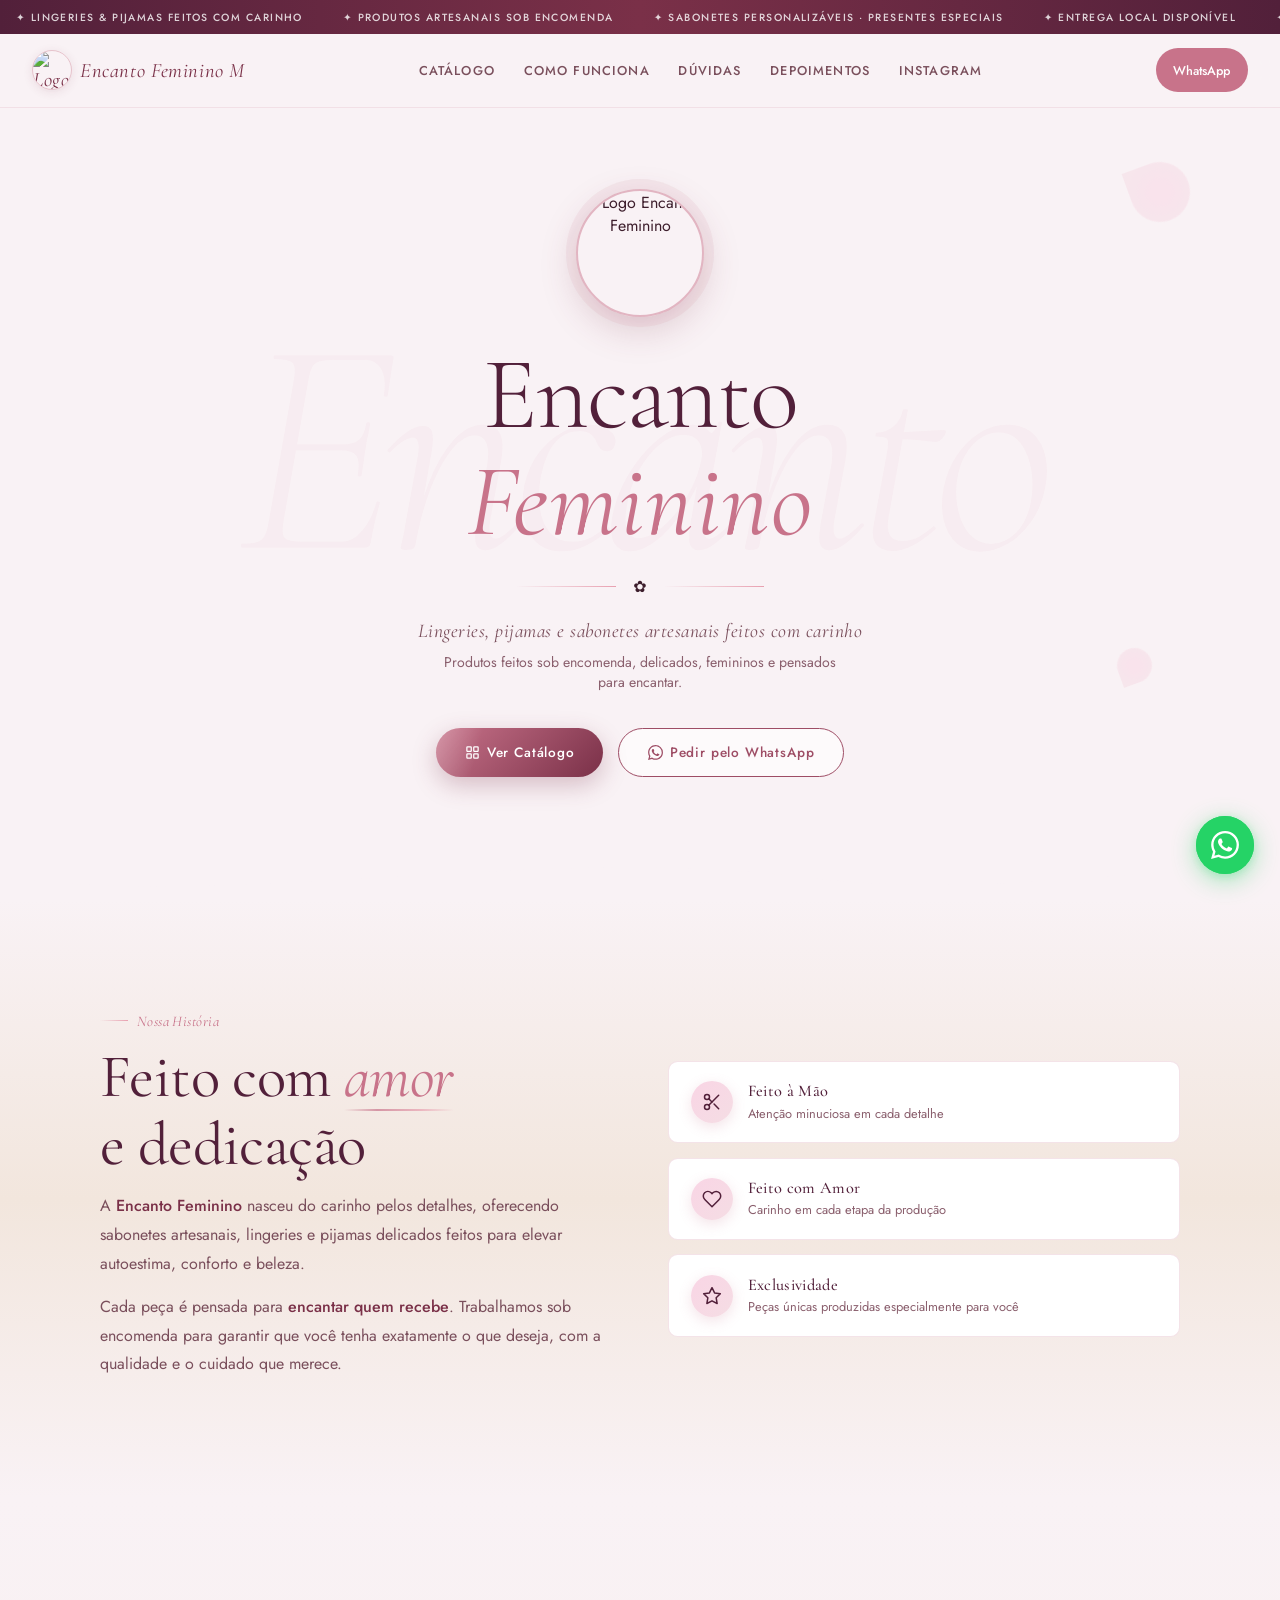
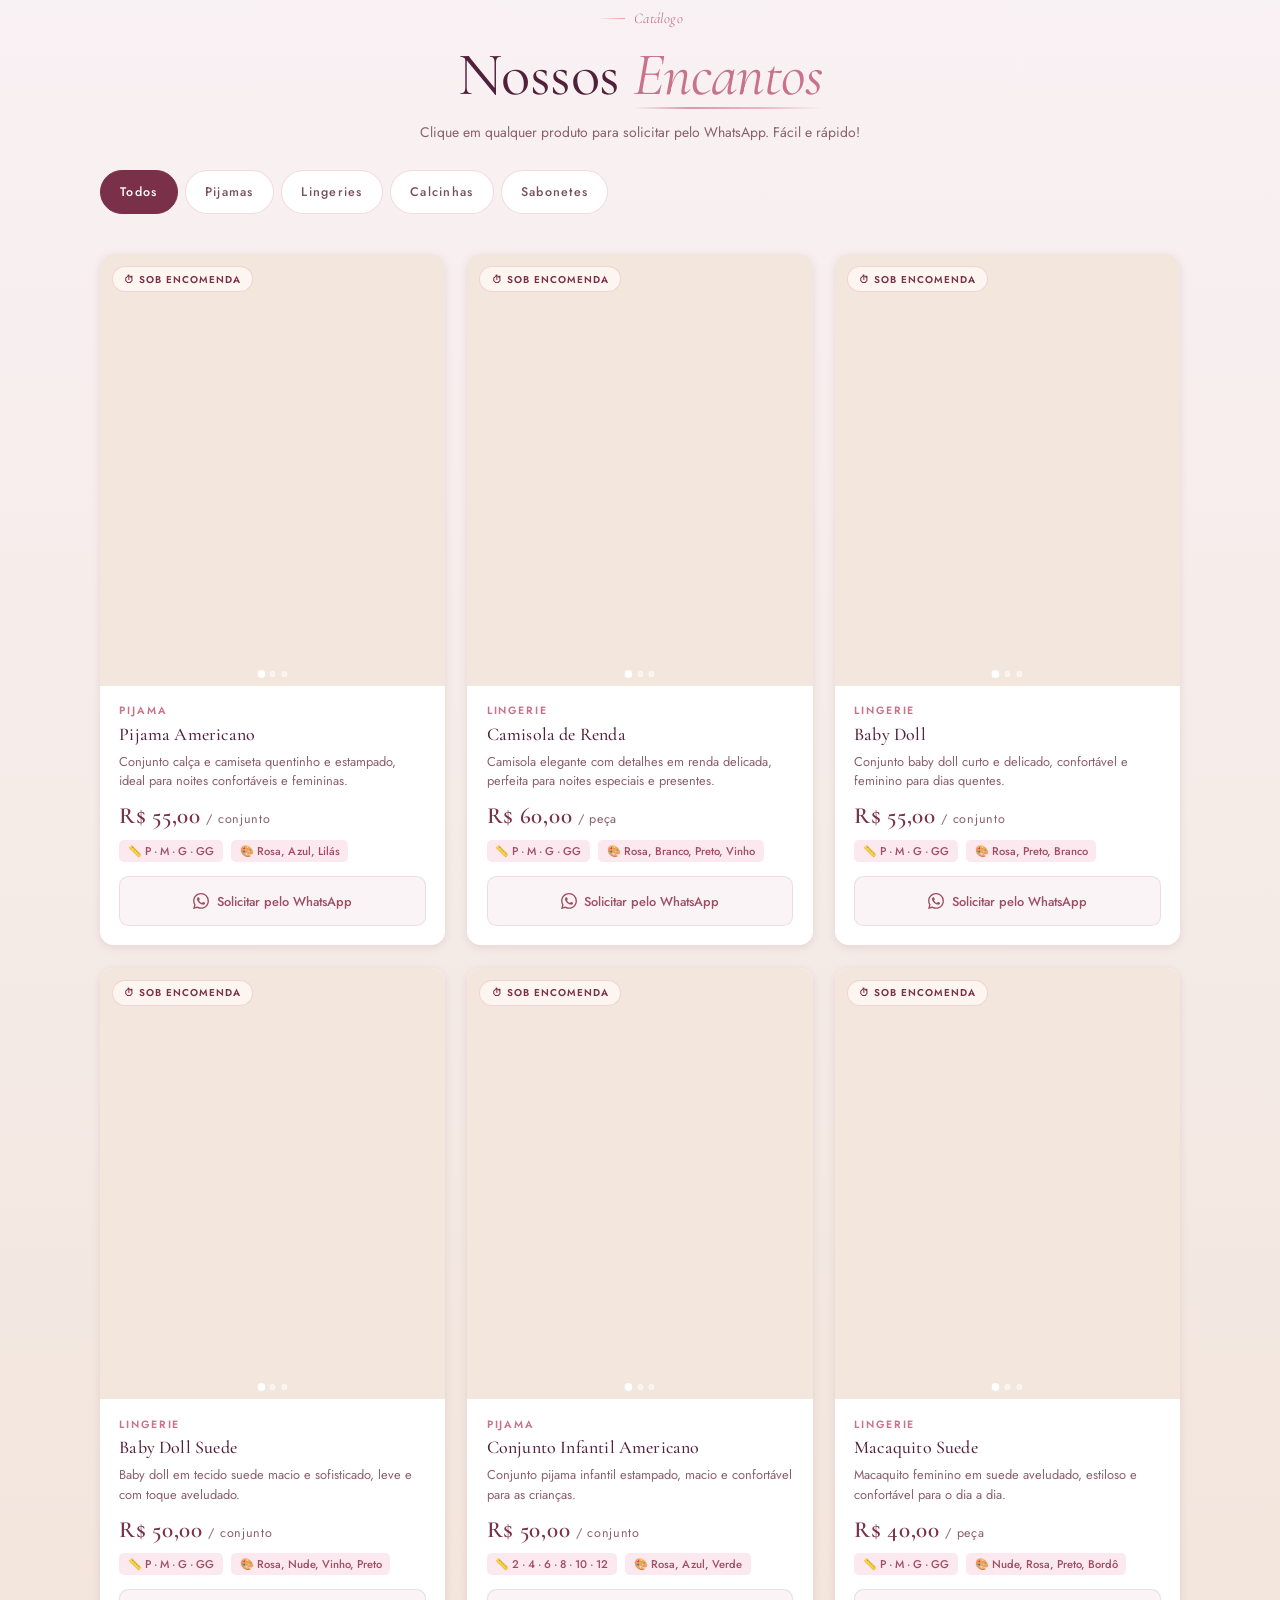
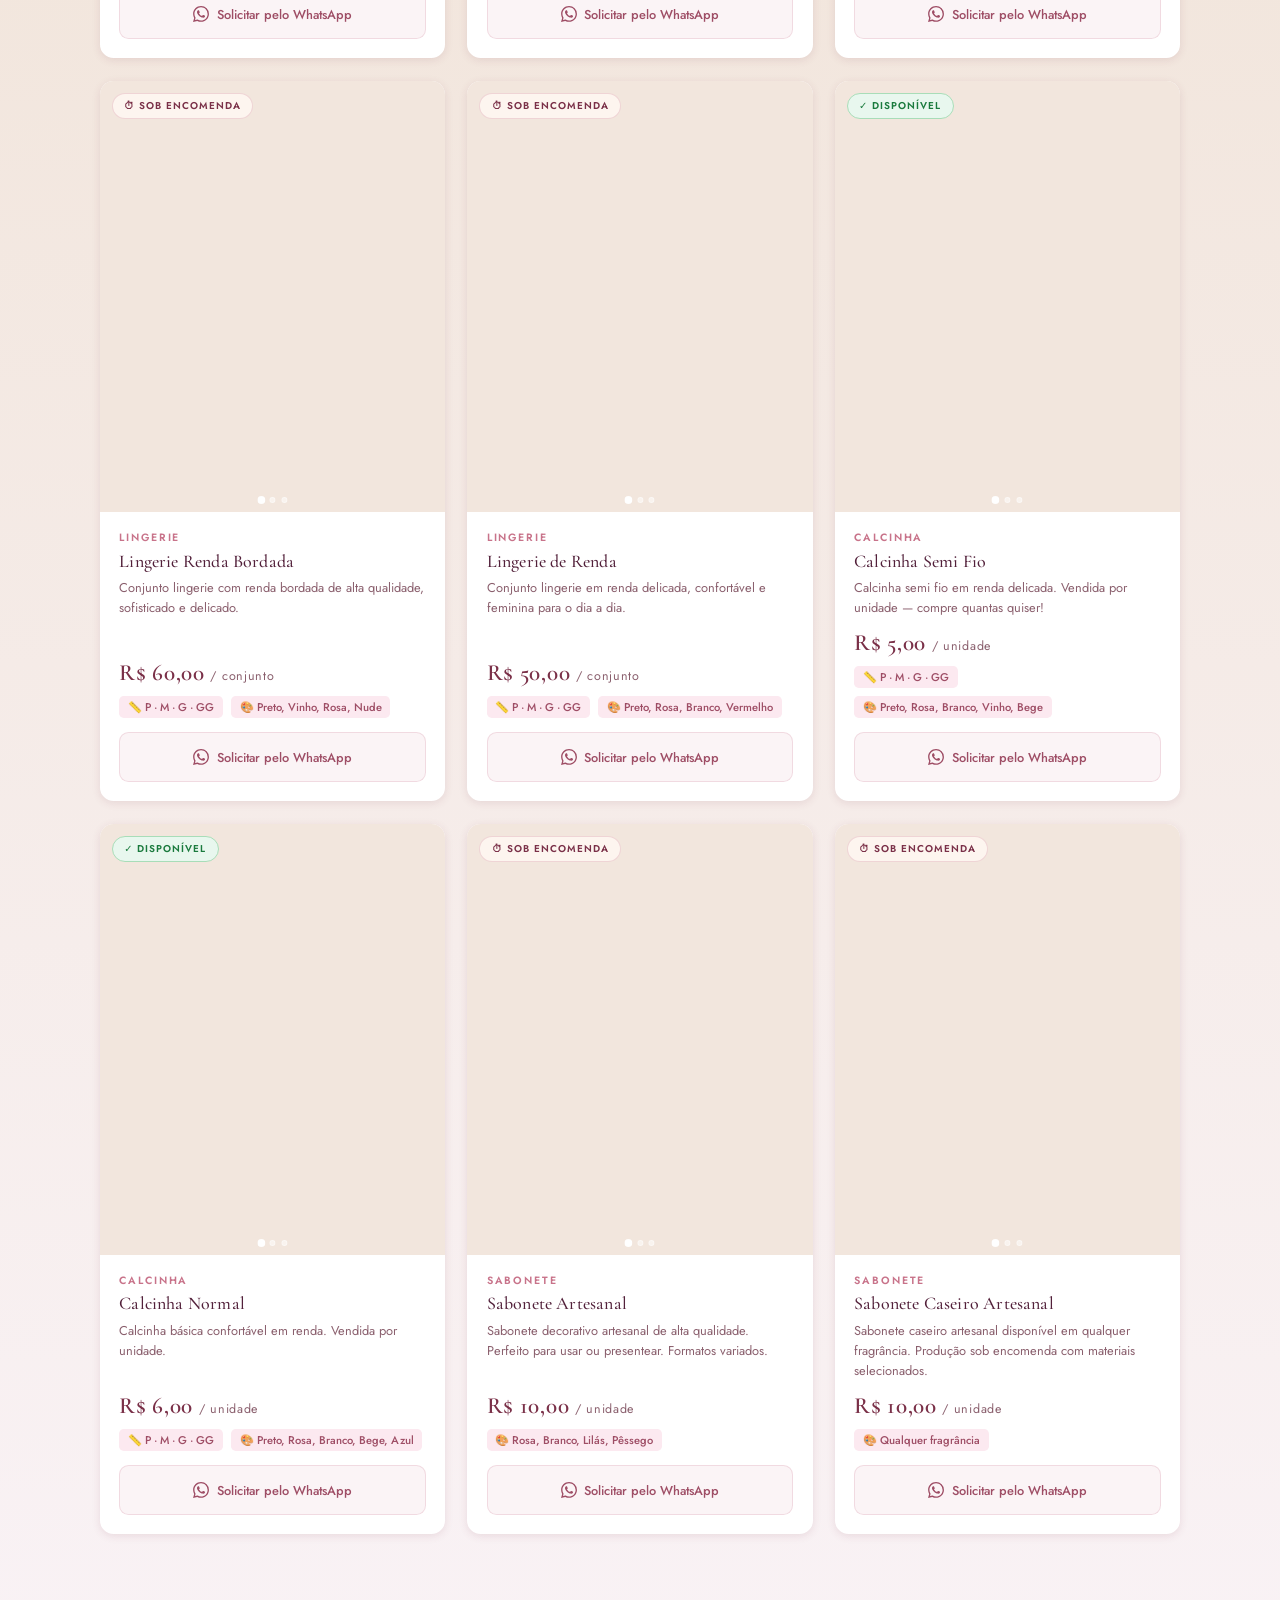
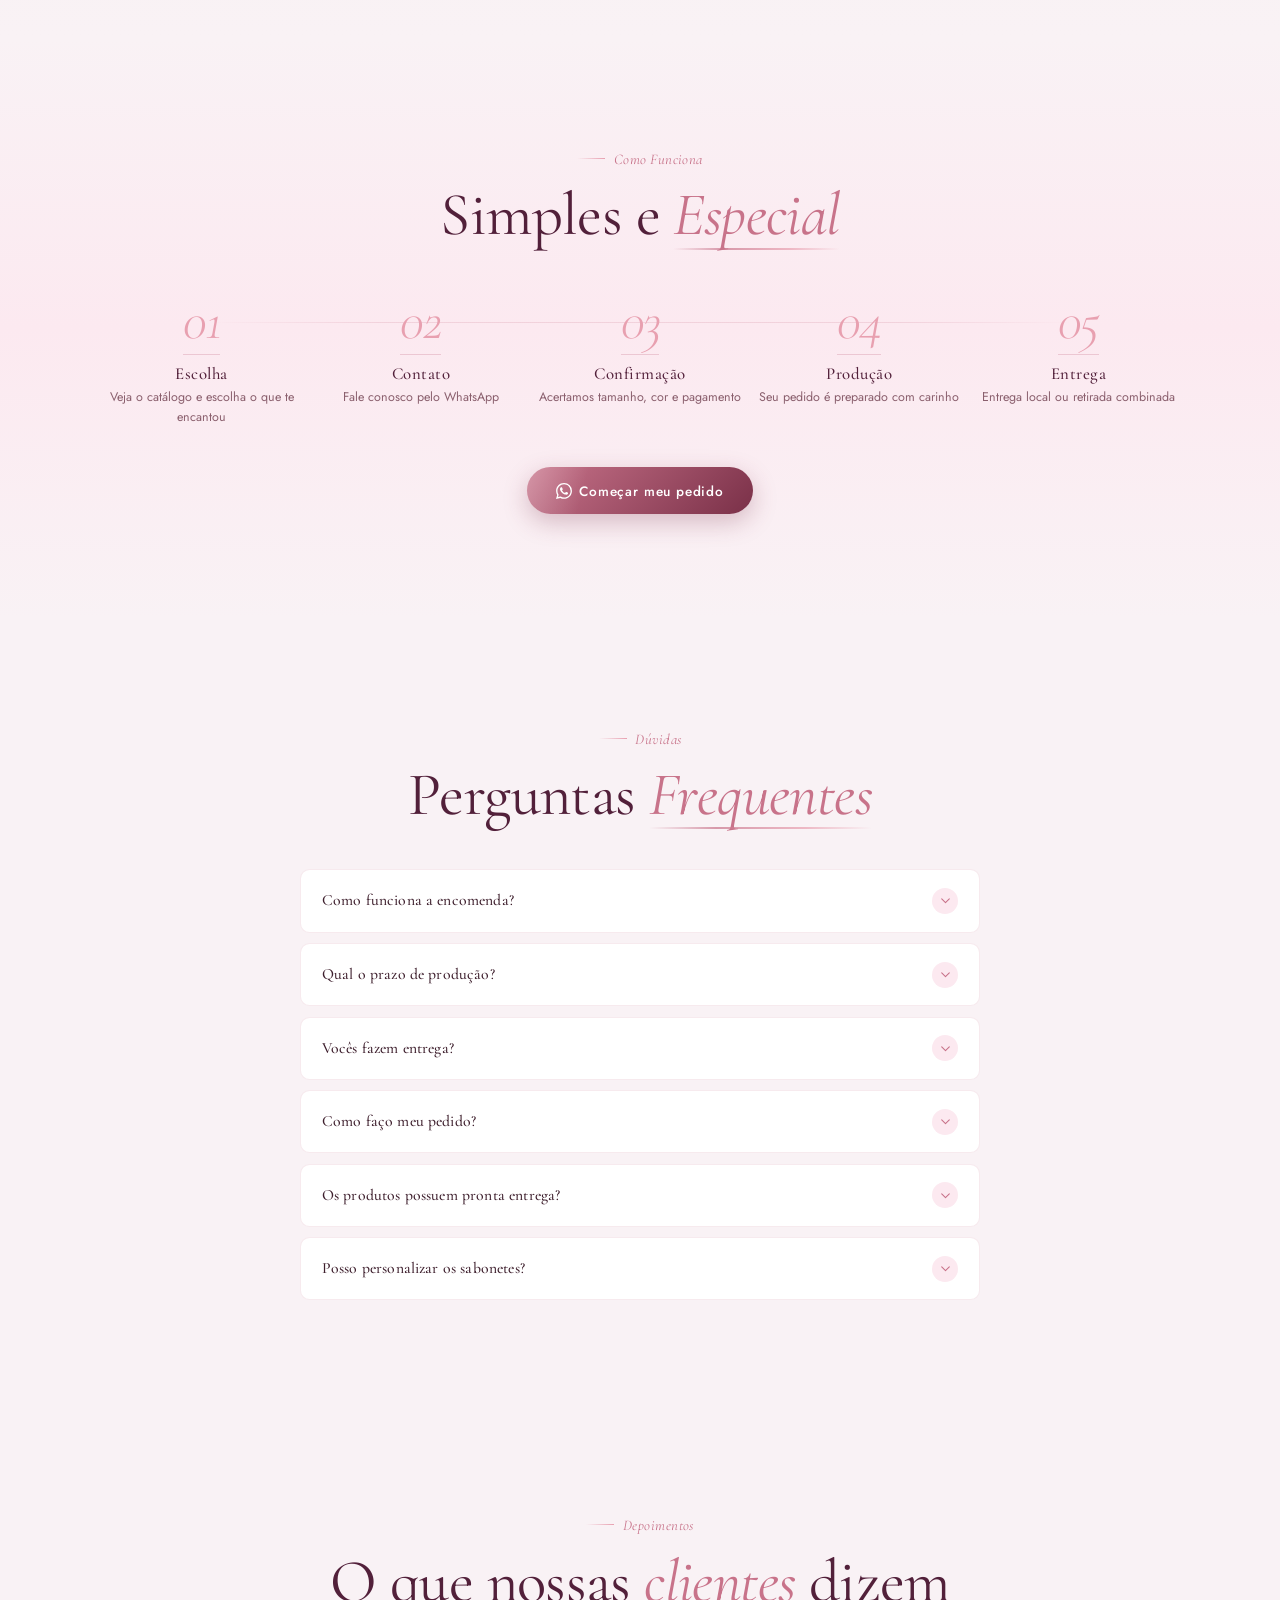
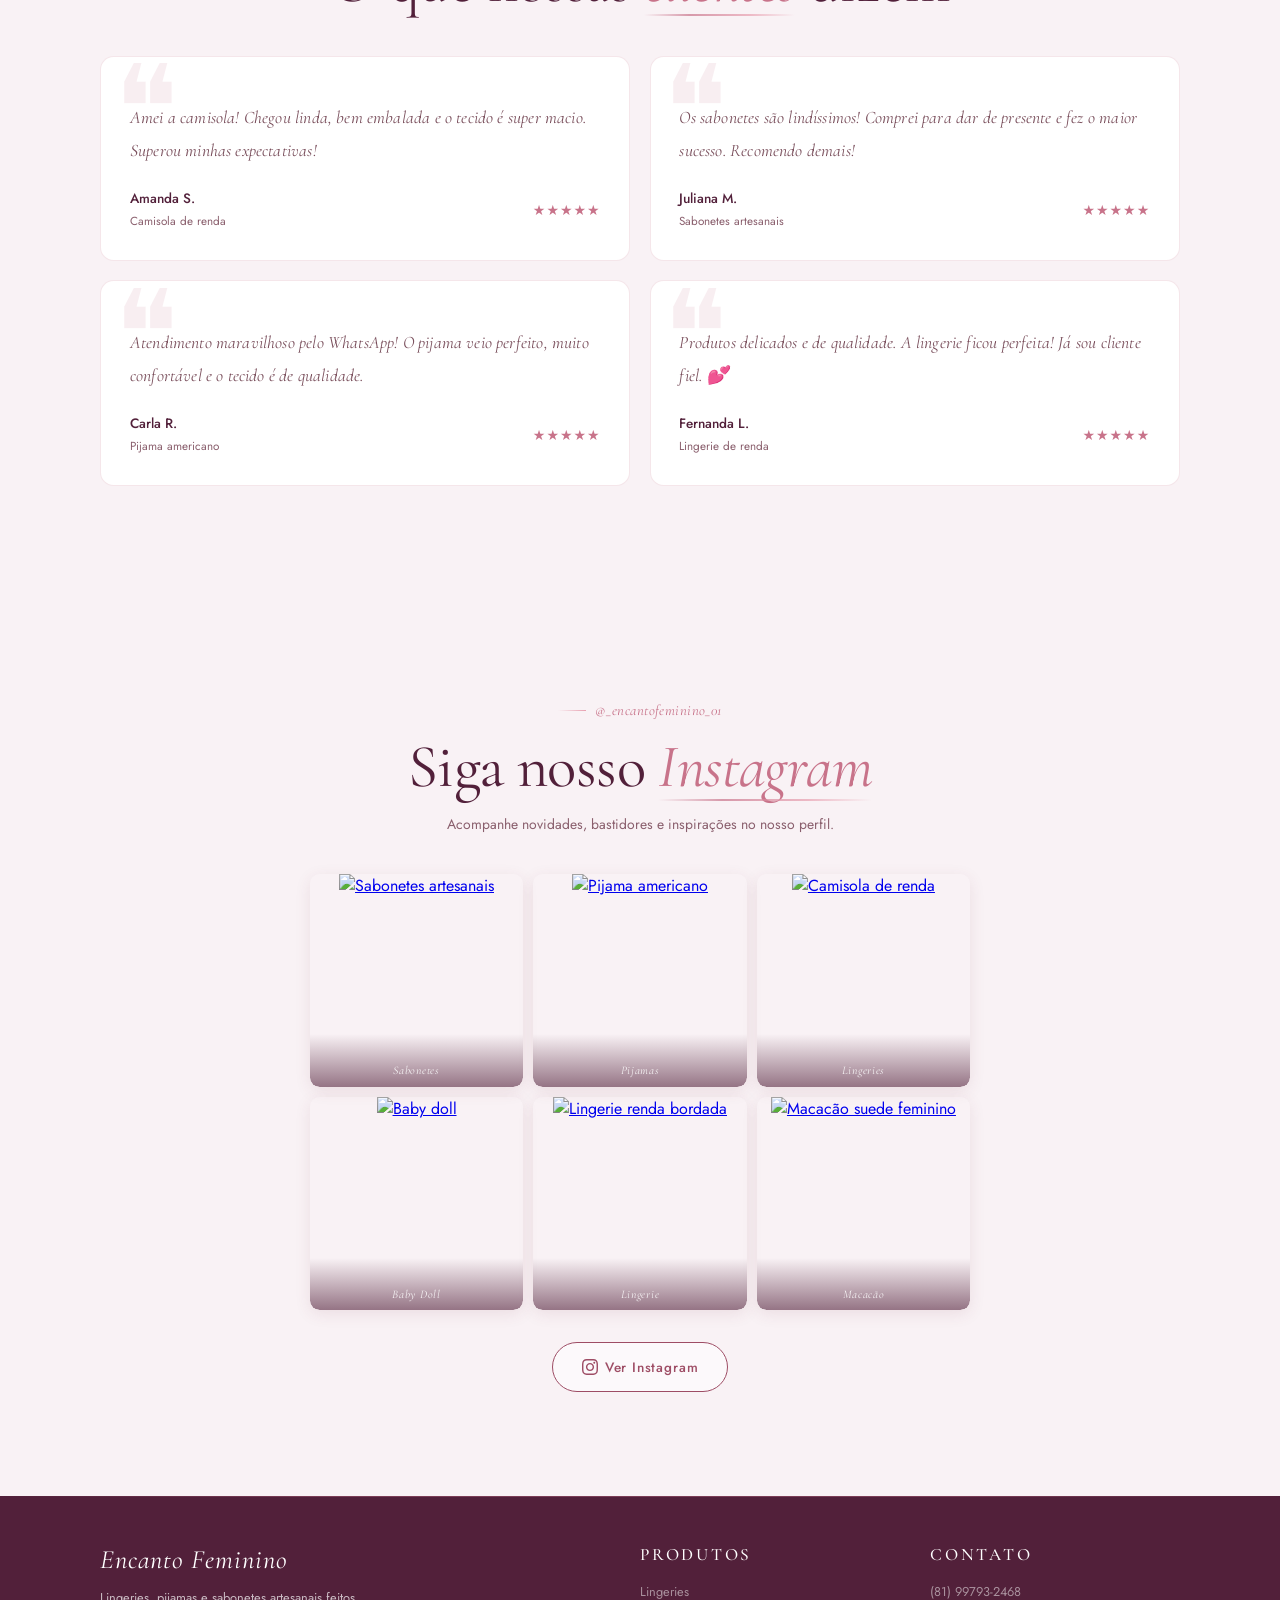
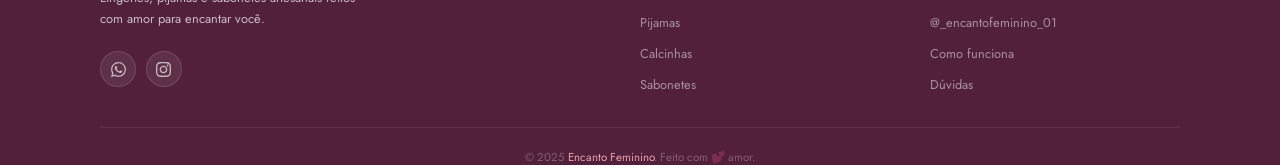
==== commit 6c9896d6: "UI/UX: tipografia unificada, steps redesenhados e logo refinada - Remove Playfair Display; unifica t" ====
--- a/encanto-feminino-site/index.html
+++ b/encanto-feminino-site/index.html
@@ -6,13 +6,13 @@
   <meta name="viewport" content="width=device-width, initial-scale=1.0">
   <title>Encanto Feminino</title>
   <link rel="icon" type="image/png"
-    href="https://exemplo.invalid/imagem-generica.png">
+    href="https://i.ibb.co/6RVwh4Yf/688606602-18405488932198150-9215705110699613256-n-modified.png">
   <meta name="description"
     content="Produtos feitos sob encomenda com carinho. Lingeries delicadas, pijamas confortáveis e sabonetes artesanais decorativos para encantar.">
   <meta property="og:type" content="website">
   <meta property="og:title" content="Encanto Feminino M">
   <meta property="og:description" content="Lingeries, pijamas e sabonetes artesanais feitos com carinho. Peças exclusivas sob encomenda para você.">
-  <meta property="og:image" content="https://exemplo.invalid/imagem-generica.png">
+  <meta property="og:image" content="https://i.ibb.co/6RVwh4Yf/688606602-18405488932198150-9215705110699613256-n-modified.png">
   <meta name="twitter:card" content="summary_large_image">
   <link rel="preconnect" href="https://fonts.googleapis.com">
   <link rel="preconnect" href="https://fonts.gstatic.com" crossorigin>
@@ -44,7 +44,7 @@
   <nav id="navbar">
     <a href="#hero" class="nav-logo">
       <img
-        src="https://exemplo.invalid/imagem-generica.png"
+        src="https://i.ibb.co/60g7cKmG/73280703-botanico-linha-arte-minimalista-mulher-perfil-com-folha-sotaque-vetor-removebg-preview.png"
         alt="Logo">
       Encanto Feminino M
     </a>
@@ -56,7 +56,7 @@
       <a href="#depoimentos">Depoimentos</a>
       <a href="#instagram">Instagram</a>
     </div>
-    <a href="https://wa.me/5511999999999?text=Ol%C3%A1%21+Vim+pelo+site" target="_blank" rel="noopener noreferrer" class="nav-cta">WhatsApp</a>
+    <a href="https://wa.me/5581997932468?text=Ol%C3%A1%21+Vim+pelo+site" target="_blank" rel="noopener noreferrer" class="nav-cta">WhatsApp</a>
     <button class="hamburger" id="hambBtn" type="button" aria-label="Abrir menu"><span></span><span></span><span></span></button>
   </nav>
 
@@ -68,7 +68,7 @@
     <a href="#faq" onclick="closeMob()">Dúvidas</a>
     <a href="#depoimentos" onclick="closeMob()">Depoimentos</a>
     <a href="#instagram" onclick="closeMob()">Instagram</a>
-    <a href="https://wa.me/5511999999999" target="_blank" rel="noopener noreferrer" onclick="closeMob()"
+    <a href="https://wa.me/5581997932468" target="_blank" rel="noopener noreferrer" onclick="closeMob()"
       style="color:var(--rose-light);font-size:1rem;margin-top:.5rem">Pedir pelo WhatsApp</a>
   </div>
 
@@ -81,7 +81,7 @@
     <div class="petal"></div>
     <div class="petal"></div>
     <div class="hero-content">
-      <img src="https://exemplo.invalid/imagem-generica.png"
+      <img src="https://i.ibb.co/6RVwh4Yf/688606602-18405488932198150-9215705110699613256-n-modified.png"
         alt="Logo Encanto Feminino" class="hero-logo-img" id="heroLogoImg" fetchpriority="high">
 
       <h1 class="hero-title">Encanto <em>Feminino</em></h1>
@@ -98,7 +98,7 @@
           </svg>
           Ver Catálogo
         </a>
-        <a href="https://wa.me/5511999999999?text=Ol%C3%A1%21+Gostaria+de+fazer+um+pedido" target="_blank" rel="noopener noreferrer"
+        <a href="https://wa.me/5581997932468?text=Ol%C3%A1%21+Gostaria+de+fazer+um+pedido" target="_blank" rel="noopener noreferrer"
           class="btn-outline">
           <svg width="15" height="15" viewBox="0 0 24 24" fill="currentColor">
             <path
@@ -223,7 +223,7 @@
         </div>
       </div>
       <div style="text-align:center;margin-top:2.5rem" class="fade-in">
-        <a href="https://wa.me/5511999999999?text=Ol%C3%A1%21+Quero+fazer+um+pedido" target="_blank" rel="noopener noreferrer" class="btn-primary"
+        <a href="https://wa.me/5581997932468?text=Ol%C3%A1%21+Quero+fazer+um+pedido" target="_blank" rel="noopener noreferrer" class="btn-primary"
           style="display:inline-flex">
           <svg width="16" height="16" viewBox="0 0 24 24" fill="currentColor">
             <path
@@ -350,39 +350,39 @@
   <section id="instagram">
     <div class="container">
       <div class="fade-in">
-        <div class="section-label">@encantofeminino.demo</div>
+        <div class="section-label">@_encantofeminino_01</div>
         <h2 class="section-title">Siga nosso <em>Instagram</em></h2>
         <p style="color:var(--text-light);font-size:.87rem;max-width:400px;margin:.4rem auto 0">Acompanhe novidades,
           bastidores e inspirações no nosso perfil.</p>
       </div>
       <div class="insta-grid fade-in">
-        <a href="https://instagram.com/encantofeminino.demo" target="_blank" rel="noopener noreferrer" class="insta-item" data-label="Sabonetes">
-          <img src="https://exemplo.invalid/imagem-generica.png" alt="Sabonetes artesanais" loading="lazy">
+        <a href="https://instagram.com/_encantofeminino_01" target="_blank" rel="noopener noreferrer" class="insta-item" data-label="Sabonetes">
+          <img src="https://i.ibb.co/ycjTYBvd/Whats-App-Image-2026-05-19-at-5-42-01-PM.jpg" alt="Sabonetes artesanais" loading="lazy">
           <div class="insta-overlay"><svg viewBox="0 0 24 24"><path d="M12 2.163c3.204 0 3.584.012 4.85.07 3.252.148 4.771 1.691 4.919 4.919.058 1.265.069 1.645.069 4.849 0 3.205-.012 3.584-.069 4.849-.149 3.225-1.664 4.771-4.919 4.919-1.266.058-1.644.07-4.85.07-3.204 0-3.584-.012-4.849-.07-3.26-.149-4.771-1.699-4.919-4.92-.058-1.265-.07-1.644-.07-4.849 0-3.204.013-3.583.07-4.849.149-3.227 1.664-4.771 4.919-4.919 1.266-.057 1.645-.069 4.849-.069zm0-2.163c-3.259 0-3.667.014-4.947.072-4.358.2-6.78 2.618-6.98 6.98-.059 1.281-.073 1.689-.073 4.948 0 3.259.014 3.668.072 4.948.2 4.358 2.618 6.78 6.98 6.98 1.281.058 1.689.072 4.948.072 3.259 0 3.668-.014 4.948-.072 4.354-.2 6.782-2.618 6.979-6.98.059-1.28.073-1.689.073-4.948 0-3.259-.014-3.667-.072-4.947-.196-4.354-2.617-6.78-6.979-6.98-1.281-.059-1.69-.073-4.949-.073zm0 5.838c-3.403 0-6.162 2.759-6.162 6.162s2.759 6.163 6.162 6.163 6.162-2.759 6.162-6.163c0-3.403-2.759-6.162-6.162-6.162zm0 10.162c-2.209 0-4-1.79-4-4 0-2.209 1.791-4 4-4s4 1.791 4 4c0 2.21-1.791 4-4 4zm6.406-11.845c-.796 0-1.441.645-1.441 1.44s.645 1.44 1.441 1.44c.795 0 1.439-.645 1.439-1.44s-.644-1.44-1.439-1.44z"/></svg></div>
         </a>
-        <a href="https://instagram.com/encantofeminino.demo" target="_blank" rel="noopener noreferrer" class="insta-item" data-label="Pijamas">
-          <img src="https://exemplo.invalid/imagem-generica.png" alt="Pijama americano" loading="lazy">
+        <a href="https://instagram.com/_encantofeminino_01" target="_blank" rel="noopener noreferrer" class="insta-item" data-label="Pijamas">
+          <img src="https://i.ibb.co/RGcjnfVb/Chat-GPT-Image-20-de-mai-de-2026-19-03-11.png" alt="Pijama americano" loading="lazy">
           <div class="insta-overlay"><svg viewBox="0 0 24 24"><path d="M12 2.163c3.204 0 3.584.012 4.85.07 3.252.148 4.771 1.691 4.919 4.919.058 1.265.069 1.645.069 4.849 0 3.205-.012 3.584-.069 4.849-.149 3.225-1.664 4.771-4.919 4.919-1.266.058-1.644.07-4.85.07-3.204 0-3.584-.012-4.849-.07-3.26-.149-4.771-1.699-4.919-4.92-.058-1.265-.07-1.644-.07-4.849 0-3.204.013-3.583.07-4.849.149-3.227 1.664-4.771 4.919-4.919 1.266-.057 1.645-.069 4.849-.069zm0-2.163c-3.259 0-3.667.014-4.947.072-4.358.2-6.78 2.618-6.98 6.98-.059 1.281-.073 1.689-.073 4.948 0 3.259.014 3.668.072 4.948.2 4.358 2.618 6.78 6.98 6.98 1.281.058 1.689.072 4.948.072 3.259 0 3.668-.014 4.948-.072 4.354-.2 6.782-2.618 6.979-6.98.059-1.28.073-1.689.073-4.948 0-3.259-.014-3.667-.072-4.947-.196-4.354-2.617-6.78-6.979-6.98-1.281-.059-1.69-.073-4.949-.073zm0 5.838c-3.403 0-6.162 2.759-6.162 6.162s2.759 6.163 6.162 6.163 6.162-2.759 6.162-6.163c0-3.403-2.759-6.162-6.162-6.162zm0 10.162c-2.209 0-4-1.79-4-4 0-2.209 1.791-4 4-4s4 1.791 4 4c0 2.21-1.791 4-4 4zm6.406-11.845c-.796 0-1.441.645-1.441 1.44s.645 1.44 1.441 1.44c.795 0 1.439-.645 1.439-1.44s-.644-1.44-1.439-1.44z"/></svg></div>
         </a>
-        <a href="https://instagram.com/encantofeminino.demo" target="_blank" rel="noopener noreferrer" class="insta-item" data-label="Lingeries">
-          <img src="https://exemplo.invalid/imagem-generica.png" alt="Camisola de renda" loading="lazy">
+        <a href="https://instagram.com/_encantofeminino_01" target="_blank" rel="noopener noreferrer" class="insta-item" data-label="Lingeries">
+          <img src="https://i.ibb.co/KzDSsbgg/comprar-camisola-alcinha-alca-curta-renda-fofuxa-pijamas-promocao-online-microfibra-liganete-verao-3.webp" alt="Camisola de renda" loading="lazy">
           <div class="insta-overlay"><svg viewBox="0 0 24 24"><path d="M12 2.163c3.204 0 3.584.012 4.85.07 3.252.148 4.771 1.691 4.919 4.919.058 1.265.069 1.645.069 4.849 0 3.205-.012 3.584-.069 4.849-.149 3.225-1.664 4.771-4.919 4.919-1.266.058-1.644.07-4.85.07-3.204 0-3.584-.012-4.849-.07-3.26-.149-4.771-1.699-4.919-4.92-.058-1.265-.07-1.644-.07-4.849 0-3.204.013-3.583.07-4.849.149-3.227 1.664-4.771 4.919-4.919 1.266-.057 1.645-.069 4.849-.069zm0-2.163c-3.259 0-3.667.014-4.947.072-4.358.2-6.78 2.618-6.98 6.98-.059 1.281-.073 1.689-.073 4.948 0 3.259.014 3.668.072 4.948.2 4.358 2.618 6.78 6.98 6.98 1.281.058 1.689.072 4.948.072 3.259 0 3.668-.014 4.948-.072 4.354-.2 6.782-2.618 6.979-6.98.059-1.28.073-1.689.073-4.948 0-3.259-.014-3.667-.072-4.947-.196-4.354-2.617-6.78-6.979-6.98-1.281-.059-1.69-.073-4.949-.073zm0 5.838c-3.403 0-6.162 2.759-6.162 6.162s2.759 6.163 6.162 6.163 6.162-2.759 6.162-6.163c0-3.403-2.759-6.162-6.162-6.162zm0 10.162c-2.209 0-4-1.79-4-4 0-2.209 1.791-4 4-4s4 1.791 4 4c0 2.21-1.791 4-4 4zm6.406-11.845c-.796 0-1.441.645-1.441 1.44s.645 1.44 1.441 1.44c.795 0 1.439-.645 1.439-1.44s-.644-1.44-1.439-1.44z"/></svg></div>
         </a>
-        <a href="https://instagram.com/encantofeminino.demo" target="_blank" rel="noopener noreferrer" class="insta-item" data-label="Baby Doll">
-          <img src="https://exemplo.invalid/imagem-generica.png" alt="Baby doll" loading="lazy">
+        <a href="https://instagram.com/_encantofeminino_01" target="_blank" rel="noopener noreferrer" class="insta-item" data-label="Baby Doll">
+          <img src="https://i.ibb.co/5XsNwRP5/1-287.webp" alt="Baby doll" loading="lazy">
           <div class="insta-overlay"><svg viewBox="0 0 24 24"><path d="M12 2.163c3.204 0 3.584.012 4.85.07 3.252.148 4.771 1.691 4.919 4.919.058 1.265.069 1.645.069 4.849 0 3.205-.012 3.584-.069 4.849-.149 3.225-1.664 4.771-4.919 4.919-1.266.058-1.644.07-4.85.07-3.204 0-3.584-.012-4.849-.07-3.26-.149-4.771-1.699-4.919-4.92-.058-1.265-.07-1.644-.07-4.849 0-3.204.013-3.583.07-4.849.149-3.227 1.664-4.771 4.919-4.919 1.266-.057 1.645-.069 4.849-.069zm0-2.163c-3.259 0-3.667.014-4.947.072-4.358.2-6.78 2.618-6.98 6.98-.059 1.281-.073 1.689-.073 4.948 0 3.259.014 3.668.072 4.948.2 4.358 2.618 6.78 6.98 6.98 1.281.058 1.689.072 4.948.072 3.259 0 3.668-.014 4.948-.072 4.354-.2 6.782-2.618 6.979-6.98.059-1.28.073-1.689.073-4.948 0-3.259-.014-3.667-.072-4.947-.196-4.354-2.617-6.78-6.979-6.98-1.281-.059-1.69-.073-4.949-.073zm0 5.838c-3.403 0-6.162 2.759-6.162 6.162s2.759 6.163 6.162 6.163 6.162-2.759 6.162-6.163c0-3.403-2.759-6.162-6.162-6.162zm0 10.162c-2.209 0-4-1.79-4-4 0-2.209 1.791-4 4-4s4 1.791 4 4c0 2.21-1.791 4-4 4zm6.406-11.845c-.796 0-1.441.645-1.441 1.44s.645 1.44 1.441 1.44c.795 0 1.439-.645 1.439-1.44s-.644-1.44-1.439-1.44z"/></svg></div>
         </a>
-        <a href="https://instagram.com/encantofeminino.demo" target="_blank" rel="noopener noreferrer" class="insta-item" data-label="Lingerie">
-          <img src="https://exemplo.invalid/imagem-generica.png" alt="Lingerie renda bordada" loading="lazy">
+        <a href="https://instagram.com/_encantofeminino_01" target="_blank" rel="noopener noreferrer" class="insta-item" data-label="Lingerie">
+          <img src="https://i.ibb.co/s9ft0GTk/19.jpg" alt="Lingerie renda bordada" loading="lazy">
           <div class="insta-overlay"><svg viewBox="0 0 24 24"><path d="M12 2.163c3.204 0 3.584.012 4.85.07 3.252.148 4.771 1.691 4.919 4.919.058 1.265.069 1.645.069 4.849 0 3.205-.012 3.584-.069 4.849-.149 3.225-1.664 4.771-4.919 4.919-1.266.058-1.644.07-4.85.07-3.204 0-3.584-.012-4.849-.07-3.26-.149-4.771-1.699-4.919-4.92-.058-1.265-.07-1.644-.07-4.849 0-3.204.013-3.583.07-4.849.149-3.227 1.664-4.771 4.919-4.919 1.266-.057 1.645-.069 4.849-.069zm0-2.163c-3.259 0-3.667.014-4.947.072-4.358.2-6.78 2.618-6.98 6.98-.059 1.281-.073 1.689-.073 4.948 0 3.259.014 3.668.072 4.948.2 4.358 2.618 6.78 6.98 6.98 1.281.058 1.689.072 4.948.072 3.259 0 3.668-.014 4.948-.072 4.354-.2 6.782-2.618 6.979-6.98.059-1.28.073-1.689.073-4.948 0-3.259-.014-3.667-.072-4.947-.196-4.354-2.617-6.78-6.979-6.98-1.281-.059-1.69-.073-4.949-.073zm0 5.838c-3.403 0-6.162 2.759-6.162 6.162s2.759 6.163 6.162 6.163 6.162-2.759 6.162-6.163c0-3.403-2.759-6.162-6.162-6.162zm0 10.162c-2.209 0-4-1.79-4-4 0-2.209 1.791-4 4-4s4 1.791 4 4c0 2.21-1.791 4-4 4zm6.406-11.845c-.796 0-1.441.645-1.441 1.44s.645 1.44 1.441 1.44c.795 0 1.439-.645 1.439-1.44s-.644-1.44-1.439-1.44z"/></svg></div>
         </a>
-        <a href="https://instagram.com/encantofeminino.demo" target="_blank" rel="noopener noreferrer" class="insta-item" data-label="Macacão">
-          <img src="https://exemplo.invalid/imagem-generica.png" alt="Macacão suede feminino" loading="lazy">
+        <a href="https://instagram.com/_encantofeminino_01" target="_blank" rel="noopener noreferrer" class="insta-item" data-label="Macacão">
+          <img src="https://i.ibb.co/B54FzdrC/2e428ff9-e115-4a2c-8234-b904279ce876.jpg" alt="Macacão suede feminino" loading="lazy">
           <div class="insta-overlay"><svg viewBox="0 0 24 24"><path d="M12 2.163c3.204 0 3.584.012 4.85.07 3.252.148 4.771 1.691 4.919 4.919.058 1.265.069 1.645.069 4.849 0 3.205-.012 3.584-.069 4.849-.149 3.225-1.664 4.771-4.919 4.919-1.266.058-1.644.07-4.85.07-3.204 0-3.584-.012-4.849-.07-3.26-.149-4.771-1.699-4.919-4.92-.058-1.265-.07-1.644-.07-4.849 0-3.204.013-3.583.07-4.849.149-3.227 1.664-4.771 4.919-4.919 1.266-.057 1.645-.069 4.849-.069zm0-2.163c-3.259 0-3.667.014-4.947.072-4.358.2-6.78 2.618-6.98 6.98-.059 1.281-.073 1.689-.073 4.948 0 3.259.014 3.668.072 4.948.2 4.358 2.618 6.78 6.98 6.98 1.281.058 1.689.072 4.948.072 3.259 0 3.668-.014 4.948-.072 4.354-.2 6.782-2.618 6.979-6.98.059-1.28.073-1.689.073-4.948 0-3.259-.014-3.667-.072-4.947-.196-4.354-2.617-6.78-6.979-6.98-1.281-.059-1.69-.073-4.949-.073zm0 5.838c-3.403 0-6.162 2.759-6.162 6.162s2.759 6.163 6.162 6.163 6.162-2.759 6.162-6.163c0-3.403-2.759-6.162-6.162-6.162zm0 10.162c-2.209 0-4-1.79-4-4 0-2.209 1.791-4 4-4s4 1.791 4 4c0 2.21-1.791 4-4 4zm6.406-11.845c-.796 0-1.441.645-1.441 1.44s.645 1.44 1.441 1.44c.795 0 1.439-.645 1.439-1.44s-.644-1.44-1.439-1.44z"/></svg></div>
         </a>
       </div>
       <div style="text-align:center;margin-top:2rem" class="fade-in">
-        <a href="https://instagram.com/encantofeminino.demo" target="_blank" rel="noopener noreferrer" class="btn-outline"
+        <a href="https://instagram.com/_encantofeminino_01" target="_blank" rel="noopener noreferrer" class="btn-outline"
           style="display:inline-flex">
           <svg width="16" height="16" viewBox="0 0 24 24" fill="currentColor">
             <path
@@ -402,12 +402,12 @@
           <div class="foot-brand-name">Encanto Feminino</div>
           <p class="foot-brand-desc">Lingeries, pijamas e sabonetes artesanais feitos com amor para encantar você.</p>
           <div class="foot-socials">
-            <a href="https://wa.me/5511999999999?text=Ol%C3%A1%21+Vim+pelo+site" target="_blank" rel="noopener noreferrer"
+            <a href="https://wa.me/5581997932468?text=Ol%C3%A1%21+Vim+pelo+site" target="_blank" rel="noopener noreferrer"
               class="foot-social"><svg viewBox="0 0 24 24">
                 <path
                   d="M17.472 14.382c-.297-.149-1.758-.867-2.03-.967-.273-.099-.471-.148-.67.15-.197.297-.767.966-.94 1.164-.173.199-.347.223-.644.075-.297-.15-1.255-.463-2.39-1.475-.883-.788-1.48-1.761-1.653-2.059-.173-.297-.018-.458.13-.606.134-.133.298-.347.446-.52.149-.174.198-.298.298-.497.099-.198.05-.371-.025-.52-.075-.149-.669-1.612-.916-2.207-.242-.579-.487-.5-.669-.51-.173-.008-.371-.01-.57-.01-.198 0-.52.074-.792.372-.272.297-1.04 1.016-1.04 2.479 0 1.462 1.065 2.875 1.213 3.074.149.198 2.096 3.2 5.077 4.487.709.306 1.262.489 1.694.625.712.227 1.36.195 1.871.118.571-.085 1.758-.719 2.006-1.413.248-.694.248-1.289.173-1.413-.074-.124-.272-.198-.57-.347m-5.421 7.403h-.004a9.87 9.87 0 01-5.031-1.378l-.361-.214-3.741.982.998-3.648-.235-.374a9.86 9.86 0 01-1.51-5.26c.001-5.45 4.436-9.884 9.888-9.884 2.64 0 5.122 1.03 6.988 2.898a9.825 9.825 0 012.893 6.994c-.003 5.45-4.437 9.884-9.885 9.884m8.413-18.297A11.815 11.815 0 0012.05 0C5.495 0 .16 5.335.157 11.892c0 2.096.547 4.142 1.588 5.945L.057 24l6.305-1.654a11.882 11.882 0 005.683 1.448h.005c6.554 0 11.89-5.335 11.893-11.893a11.821 11.821 0 00-3.48-8.413z" />
               </svg></a>
-            <a href="https://instagram.com/encantofeminino.demo" target="_blank" rel="noopener noreferrer" class="foot-social"><svg
+            <a href="https://instagram.com/_encantofeminino_01" target="_blank" rel="noopener noreferrer" class="foot-social"><svg
                 viewBox="0 0 24 24">
                 <path
                   d="M12 2.163c3.204 0 3.584.012 4.85.07 3.252.148 4.771 1.691 4.919 4.919.058 1.265.069 1.645.069 4.849 0 3.205-.012 3.584-.069 4.849-.149 3.225-1.664 4.771-4.919 4.919-1.266.058-1.644.07-4.85.07-3.204 0-3.584-.012-4.849-.07-3.26-.149-4.771-1.699-4.919-4.92-.058-1.265-.07-1.644-.07-4.849 0-3.204.013-3.583.07-4.849.149-3.227 1.664-4.771 4.919-4.919 1.266-.057 1.645-.069 4.849-.069zm0-2.163c-3.259 0-3.667.014-4.947.072-4.358.2-6.78 2.618-6.98 6.98-.059 1.281-.073 1.689-.073 4.948 0 3.259.014 3.668.072 4.948.2 4.358 2.618 6.78 6.98 6.98 1.281.058 1.689.072 4.948.072 3.259 0 3.668-.014 4.948-.072 4.354-.2 6.782-2.618 6.979-6.98.059-1.28.073-1.689.073-4.948 0-3.259-.014-3.667-.072-4.947-.196-4.354-2.617-6.78-6.979-6.98-1.281-.059-1.69-.073-4.949-.073zm0 5.838c-3.403 0-6.162 2.759-6.162 6.162s2.759 6.163 6.162 6.163 6.162-2.759 6.162-6.163c0-3.403-2.759-6.162-6.162-6.162zm0 10.162c-2.209 0-4-1.79-4-4 0-2.209 1.791-4 4-4s4 1.791 4 4c0 2.21-1.791 4-4 4zm6.406-11.845c-.796 0-1.441.645-1.441 1.44s.645 1.44 1.441 1.44c.795 0 1.439-.645 1.439-1.44s-.644-1.44-1.439-1.44z" />
@@ -426,8 +426,8 @@
         <div class="foot-col">
           <h4>Contato</h4>
           <ul>
-            <li><a href="https://wa.me/5511999999999" target="_blank" rel="noopener noreferrer">(81) 99999-9999</a></li>
-            <li><a href="https://instagram.com/encantofeminino.demo" target="_blank" rel="noopener noreferrer">@encantofeminino.demo</a></li>
+            <li><a href="https://wa.me/5581997932468" target="_blank" rel="noopener noreferrer">(81) 99793-2468</a></li>
+            <li><a href="https://instagram.com/_encantofeminino_01" target="_blank" rel="noopener noreferrer">@_encantofeminino_01</a></li>
             <li><a href="#como-funciona">Como funciona</a></li>
             <li><a href="#faq">Dúvidas</a></li>
           </ul>
@@ -441,7 +441,7 @@
 
   <!-- WHATSAPP FLOAT -->
   <div class="wa-float">
-    <a href="https://wa.me/5511999999999?text=Ol%C3%A1%21+Vim+pelo+site" target="_blank" rel="noopener noreferrer" aria-label="Fale conosco pelo WhatsApp">
+    <a href="https://wa.me/5581997932468?text=Ol%C3%A1%21+Vim+pelo+site" target="_blank" rel="noopener noreferrer" aria-label="Fale conosco pelo WhatsApp">
       <span class="wa-tooltip">Fale conosco 💬</span>
       <svg viewBox="0 0 24 24">
         <path
@@ -559,7 +559,7 @@
           <div class="form-grid">
             <div class="form-group">
               <label>Número WhatsApp</label>
-              <input type="text" id="s-wa" placeholder="5511999999999">
+              <input type="text" id="s-wa" placeholder="5581997932468">
               <span class="form-hint">Número completo com código do país (sem espaços)</span>
             </div>
             <div class="form-group">
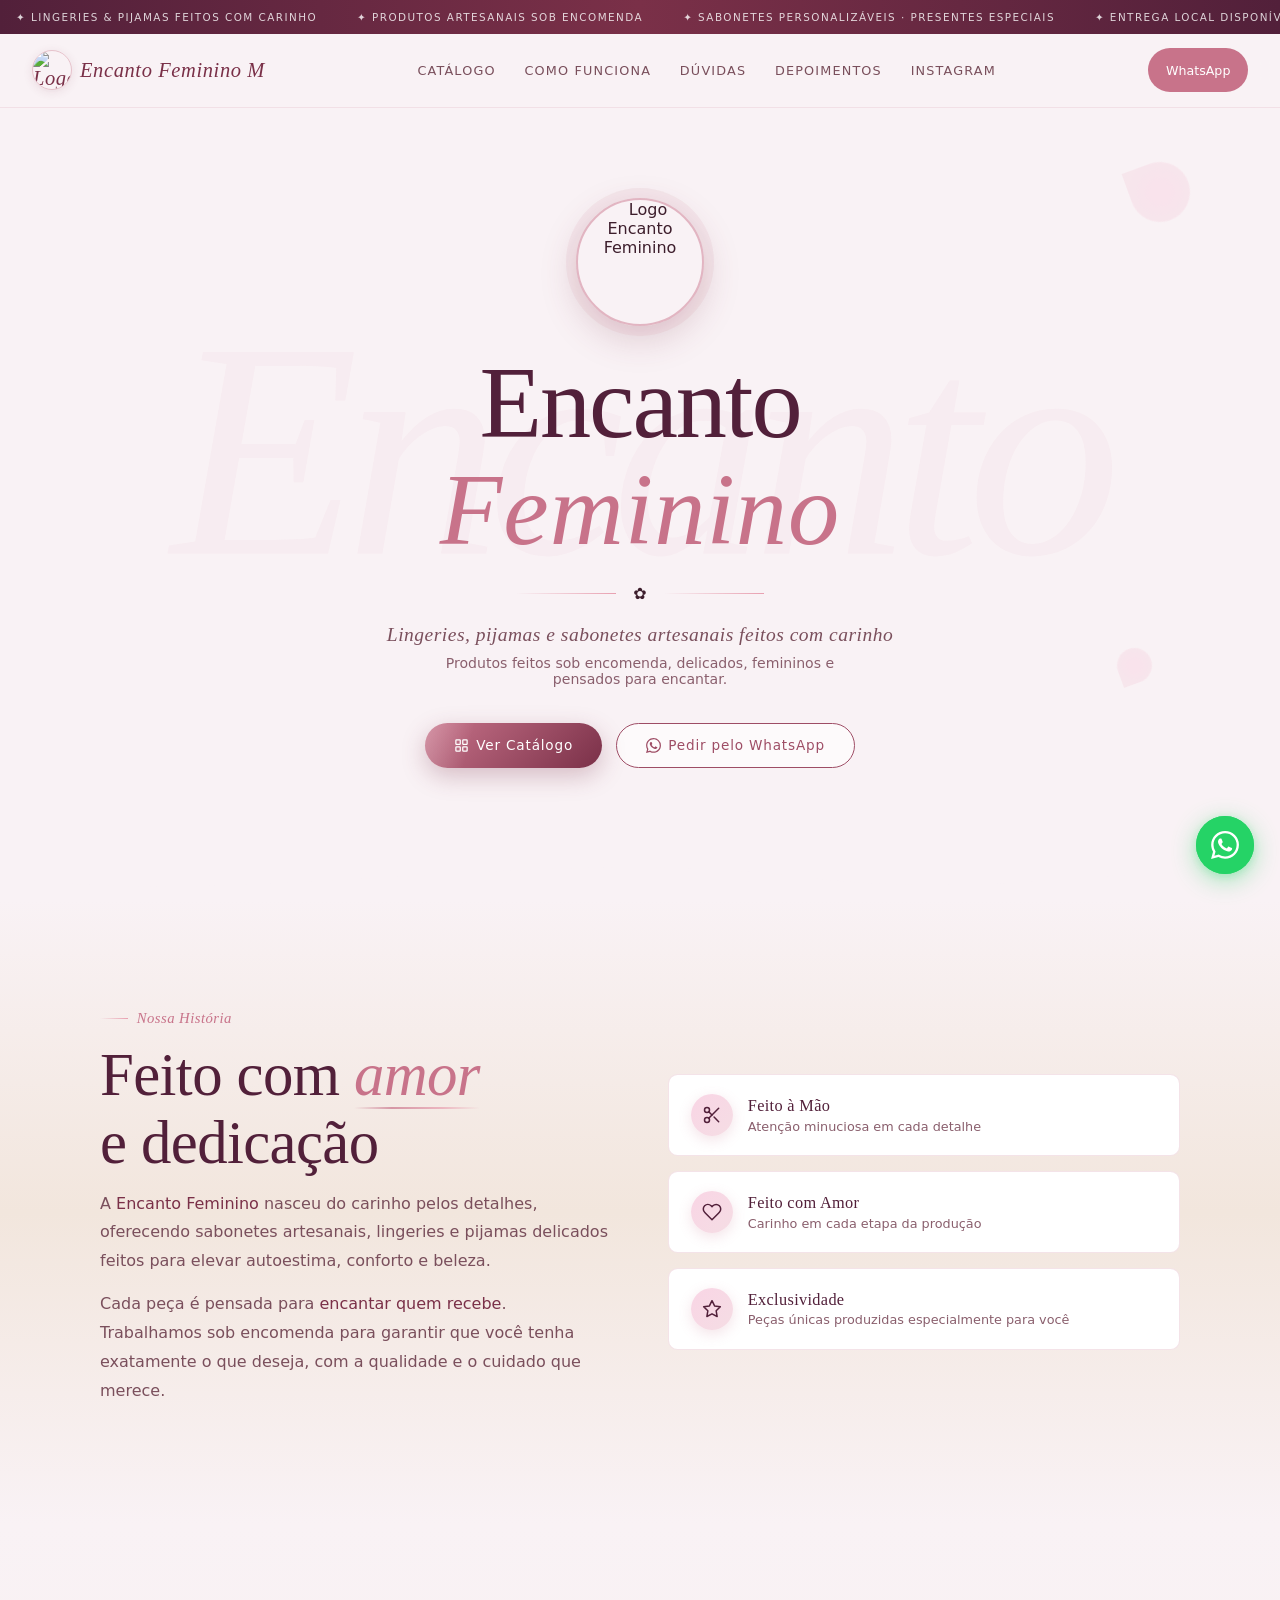
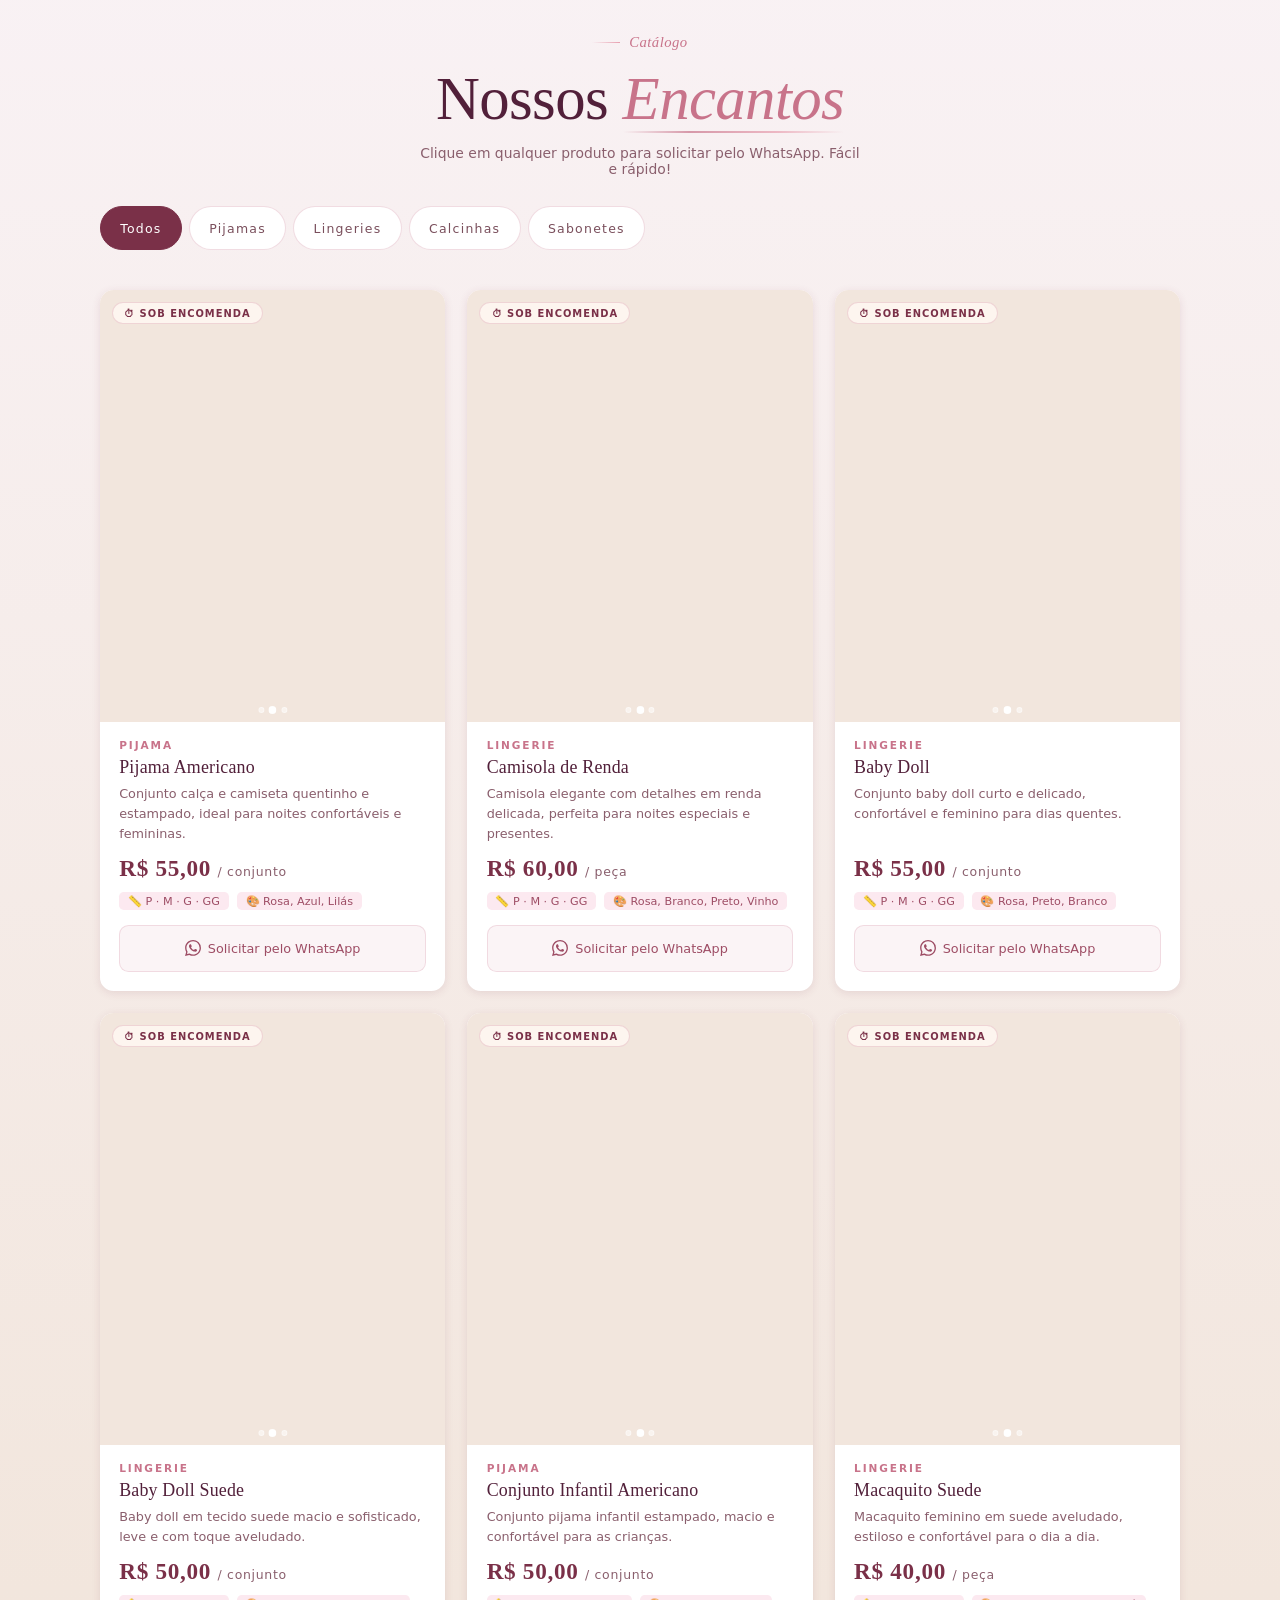
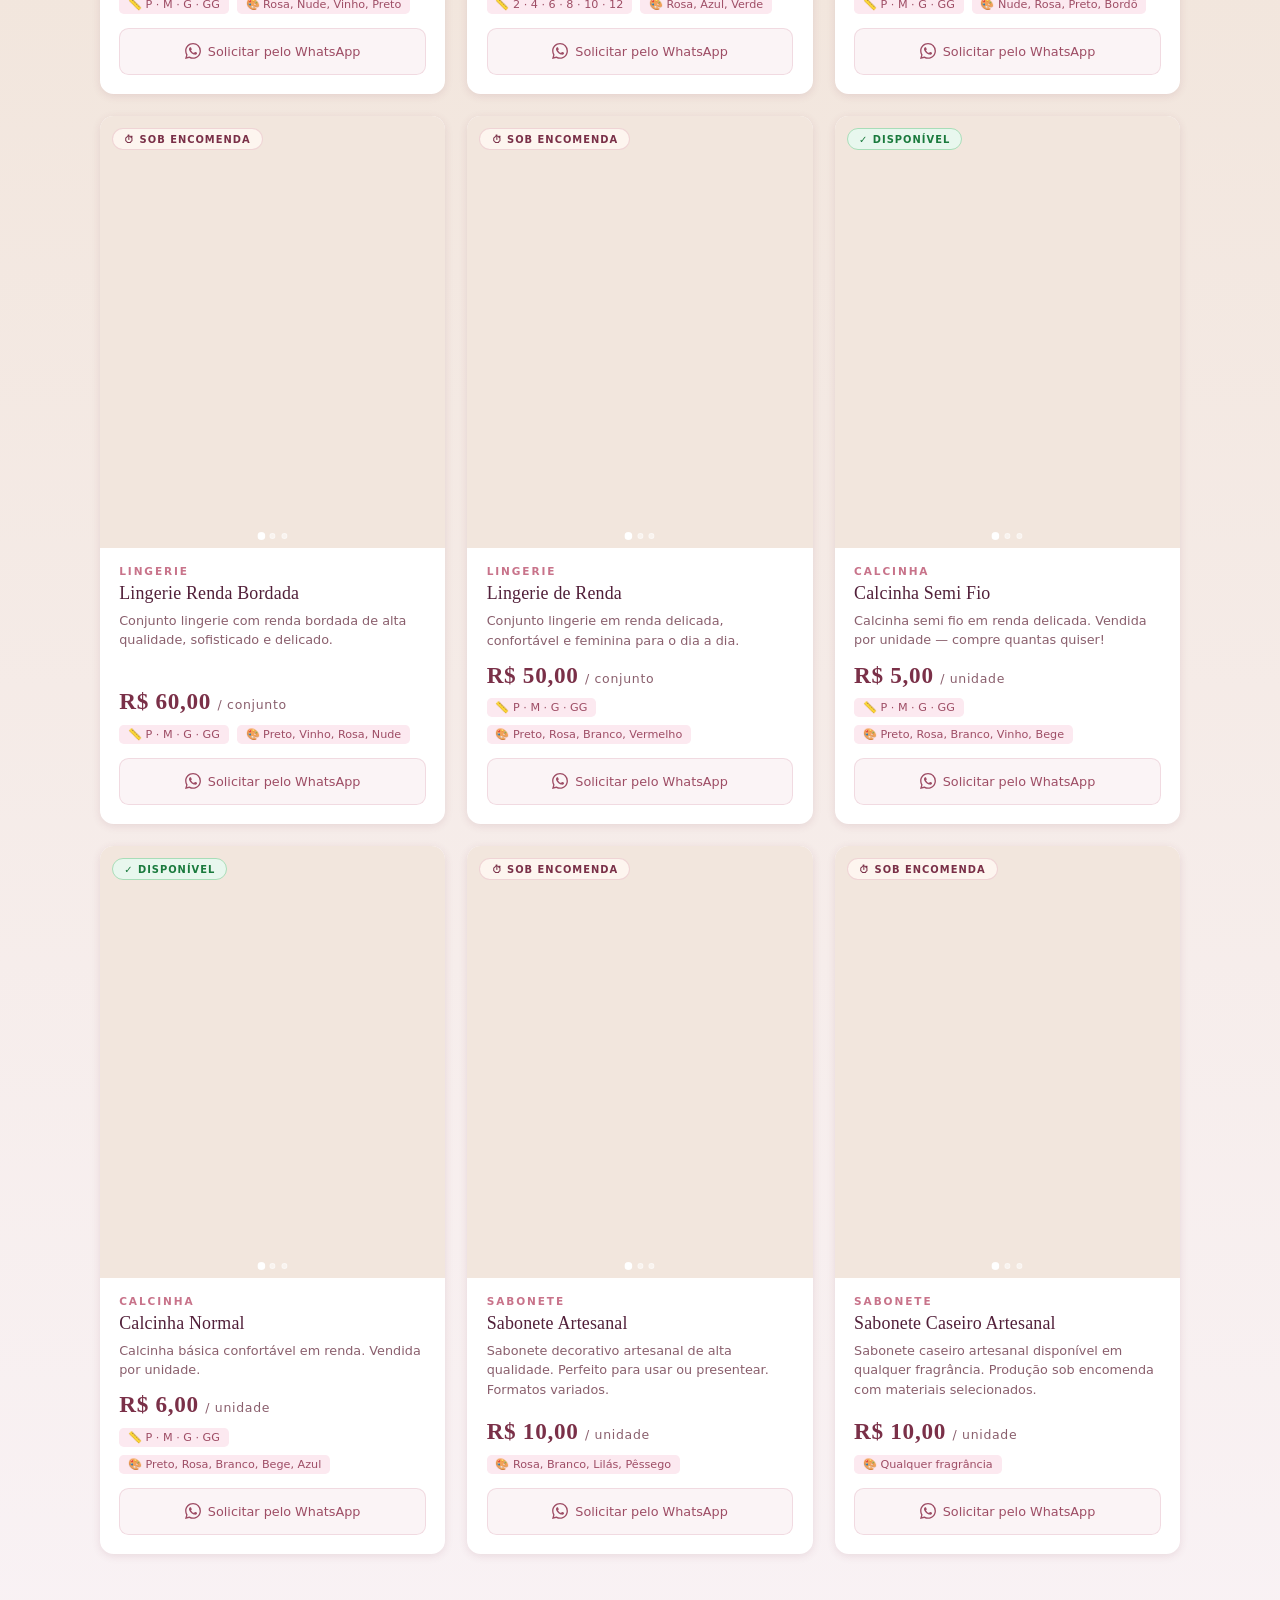
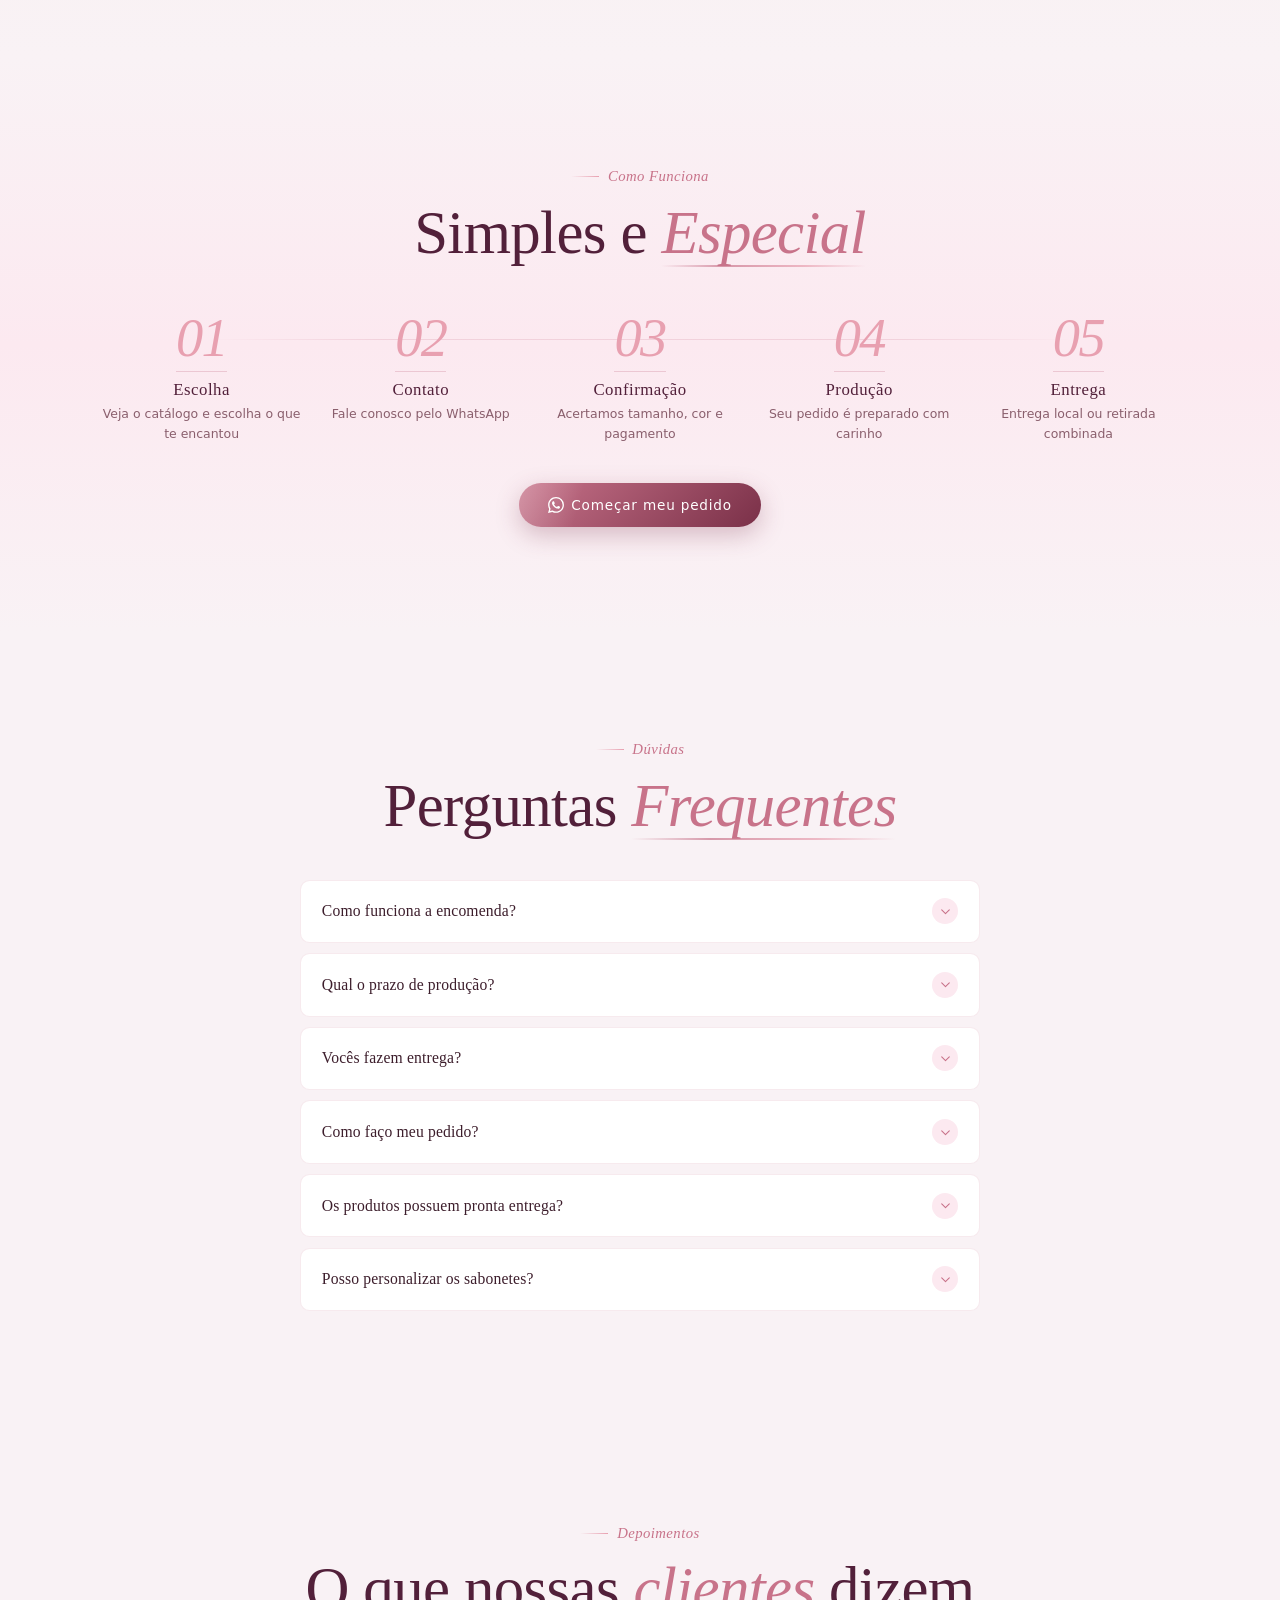
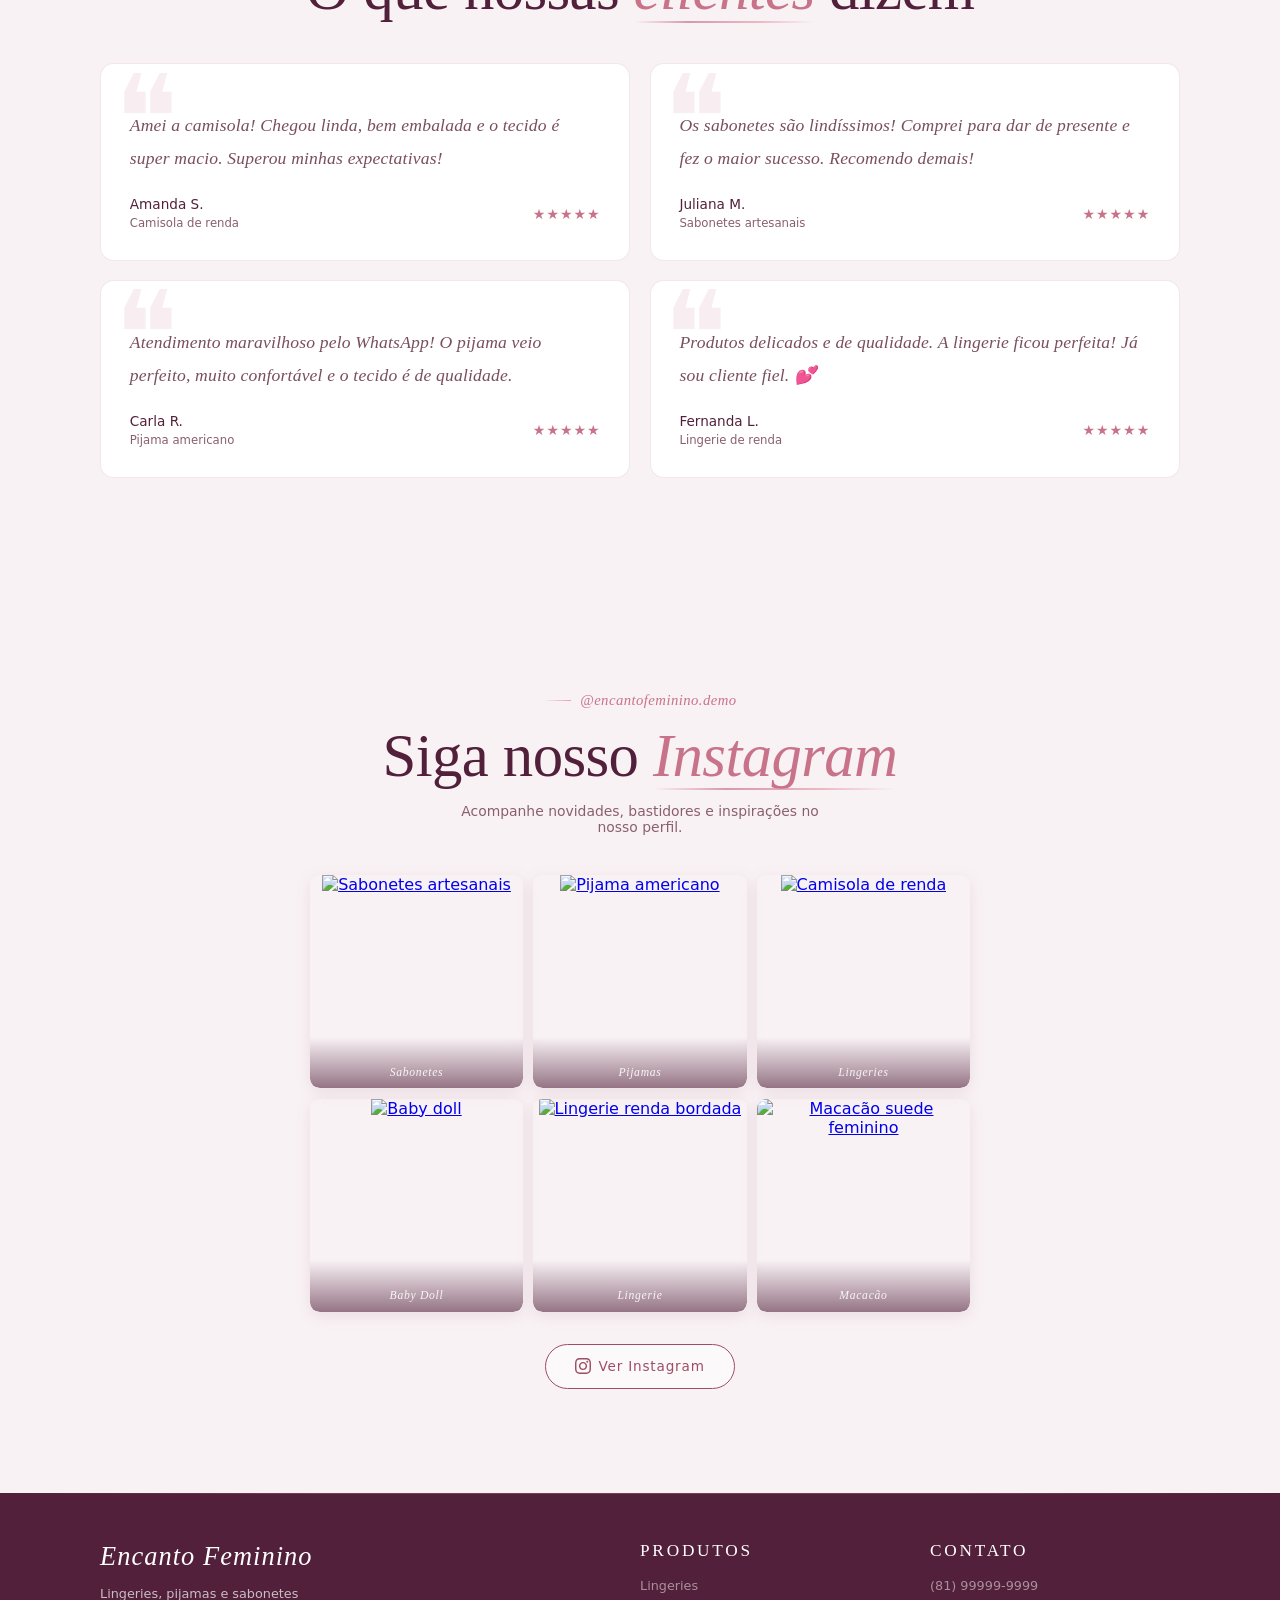
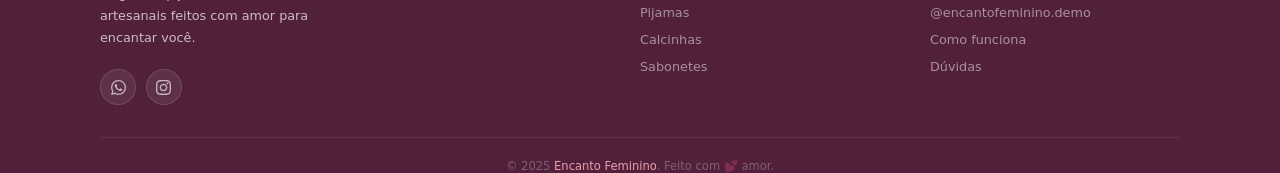
==== commit 45639aba: "Security: corrige XSS em innerHTML e adiciona headers de segurança - Adiciona escapeHtml() e aplica " ====
--- a/encanto-feminino-site/index.html
+++ b/encanto-feminino-site/index.html
@@ -6,14 +6,18 @@
   <meta name="viewport" content="width=device-width, initial-scale=1.0">
   <title>Encanto Feminino</title>
   <link rel="icon" type="image/png"
-    href="https://i.ibb.co/6RVwh4Yf/688606602-18405488932198150-9215705110699613256-n-modified.png">
+    href="https://exemplo.invalid/imagem-generica.png">
   <meta name="description"
     content="Produtos feitos sob encomenda com carinho. Lingeries delicadas, pijamas confortáveis e sabonetes artesanais decorativos para encantar.">
   <meta property="og:type" content="website">
-  <meta property="og:title" content="Encanto Feminino M">
+  <meta property="og:title" content="Encanto Feminino">
   <meta property="og:description" content="Lingeries, pijamas e sabonetes artesanais feitos com carinho. Peças exclusivas sob encomenda para você.">
-  <meta property="og:image" content="https://i.ibb.co/6RVwh4Yf/688606602-18405488932198150-9215705110699613256-n-modified.png">
+  <meta property="og:image" content="https://exemplo.invalid/imagem-generica.png">
   <meta name="twitter:card" content="summary_large_image">
+  <!-- Security -->
+  <meta http-equiv="X-Content-Type-Options" content="nosniff">
+  <meta http-equiv="Referrer-Policy" content="strict-origin-when-cross-origin">
+  <meta http-equiv="Content-Security-Policy" content="default-src 'self'; script-src 'self' 'unsafe-inline'; style-src 'self' 'unsafe-inline' https://fonts.googleapis.com; font-src https://fonts.gstatic.com; img-src 'self' data: blob: https://i.ibb.co https://images.pexels.com; base-uri 'self'; form-action 'self'">
   <link rel="preconnect" href="https://fonts.googleapis.com">
   <link rel="preconnect" href="https://fonts.gstatic.com" crossorigin>
   <link
@@ -44,7 +48,7 @@
   <nav id="navbar">
     <a href="#hero" class="nav-logo">
       <img
-        src="https://i.ibb.co/60g7cKmG/73280703-botanico-linha-arte-minimalista-mulher-perfil-com-folha-sotaque-vetor-removebg-preview.png"
+        src="https://exemplo.invalid/imagem-generica.png"
         alt="Logo">
       Encanto Feminino M
     </a>
@@ -56,7 +60,7 @@
       <a href="#depoimentos">Depoimentos</a>
       <a href="#instagram">Instagram</a>
     </div>
-    <a href="https://wa.me/5581997932468?text=Ol%C3%A1%21+Vim+pelo+site" target="_blank" rel="noopener noreferrer" class="nav-cta">WhatsApp</a>
+    <a href="https://wa.me/5511999999999?text=Ol%C3%A1%21+Vim+pelo+site" target="_blank" rel="noopener noreferrer" class="nav-cta">WhatsApp</a>
     <button class="hamburger" id="hambBtn" type="button" aria-label="Abrir menu"><span></span><span></span><span></span></button>
   </nav>
 
@@ -68,7 +72,7 @@
     <a href="#faq" onclick="closeMob()">Dúvidas</a>
     <a href="#depoimentos" onclick="closeMob()">Depoimentos</a>
     <a href="#instagram" onclick="closeMob()">Instagram</a>
-    <a href="https://wa.me/5581997932468" target="_blank" rel="noopener noreferrer" onclick="closeMob()"
+    <a href="https://wa.me/5511999999999" target="_blank" rel="noopener noreferrer" onclick="closeMob()"
       style="color:var(--rose-light);font-size:1rem;margin-top:.5rem">Pedir pelo WhatsApp</a>
   </div>
 
@@ -81,7 +85,7 @@
     <div class="petal"></div>
     <div class="petal"></div>
     <div class="hero-content">
-      <img src="https://i.ibb.co/6RVwh4Yf/688606602-18405488932198150-9215705110699613256-n-modified.png"
+      <img src="https://exemplo.invalid/imagem-generica.png"
         alt="Logo Encanto Feminino" class="hero-logo-img" id="heroLogoImg" fetchpriority="high">
 
       <h1 class="hero-title">Encanto <em>Feminino</em></h1>
@@ -98,7 +102,7 @@
           </svg>
           Ver Catálogo
         </a>
-        <a href="https://wa.me/5581997932468?text=Ol%C3%A1%21+Gostaria+de+fazer+um+pedido" target="_blank" rel="noopener noreferrer"
+        <a href="https://wa.me/5511999999999?text=Ol%C3%A1%21+Gostaria+de+fazer+um+pedido" target="_blank" rel="noopener noreferrer"
           class="btn-outline">
           <svg width="15" height="15" viewBox="0 0 24 24" fill="currentColor">
             <path
@@ -223,7 +227,7 @@
         </div>
       </div>
       <div style="text-align:center;margin-top:2.5rem" class="fade-in">
-        <a href="https://wa.me/5581997932468?text=Ol%C3%A1%21+Quero+fazer+um+pedido" target="_blank" rel="noopener noreferrer" class="btn-primary"
+        <a href="https://wa.me/5511999999999?text=Ol%C3%A1%21+Quero+fazer+um+pedido" target="_blank" rel="noopener noreferrer" class="btn-primary"
           style="display:inline-flex">
           <svg width="16" height="16" viewBox="0 0 24 24" fill="currentColor">
             <path
@@ -350,39 +354,39 @@
   <section id="instagram">
     <div class="container">
       <div class="fade-in">
-        <div class="section-label">@_encantofeminino_01</div>
+        <div class="section-label">@encantofeminino.demo</div>
         <h2 class="section-title">Siga nosso <em>Instagram</em></h2>
         <p style="color:var(--text-light);font-size:.87rem;max-width:400px;margin:.4rem auto 0">Acompanhe novidades,
           bastidores e inspirações no nosso perfil.</p>
       </div>
       <div class="insta-grid fade-in">
-        <a href="https://instagram.com/_encantofeminino_01" target="_blank" rel="noopener noreferrer" class="insta-item" data-label="Sabonetes">
-          <img src="https://i.ibb.co/ycjTYBvd/Whats-App-Image-2026-05-19-at-5-42-01-PM.jpg" alt="Sabonetes artesanais" loading="lazy">
+        <a href="https://instagram.com/encantofeminino.demo" target="_blank" rel="noopener noreferrer" class="insta-item" data-label="Sabonetes">
+          <img src="https://exemplo.invalid/imagem-generica.png" alt="Sabonetes artesanais" loading="lazy">
           <div class="insta-overlay"><svg viewBox="0 0 24 24"><path d="M12 2.163c3.204 0 3.584.012 4.85.07 3.252.148 4.771 1.691 4.919 4.919.058 1.265.069 1.645.069 4.849 0 3.205-.012 3.584-.069 4.849-.149 3.225-1.664 4.771-4.919 4.919-1.266.058-1.644.07-4.85.07-3.204 0-3.584-.012-4.849-.07-3.26-.149-4.771-1.699-4.919-4.92-.058-1.265-.07-1.644-.07-4.849 0-3.204.013-3.583.07-4.849.149-3.227 1.664-4.771 4.919-4.919 1.266-.057 1.645-.069 4.849-.069zm0-2.163c-3.259 0-3.667.014-4.947.072-4.358.2-6.78 2.618-6.98 6.98-.059 1.281-.073 1.689-.073 4.948 0 3.259.014 3.668.072 4.948.2 4.358 2.618 6.78 6.98 6.98 1.281.058 1.689.072 4.948.072 3.259 0 3.668-.014 4.948-.072 4.354-.2 6.782-2.618 6.979-6.98.059-1.28.073-1.689.073-4.948 0-3.259-.014-3.667-.072-4.947-.196-4.354-2.617-6.78-6.979-6.98-1.281-.059-1.69-.073-4.949-.073zm0 5.838c-3.403 0-6.162 2.759-6.162 6.162s2.759 6.163 6.162 6.163 6.162-2.759 6.162-6.163c0-3.403-2.759-6.162-6.162-6.162zm0 10.162c-2.209 0-4-1.79-4-4 0-2.209 1.791-4 4-4s4 1.791 4 4c0 2.21-1.791 4-4 4zm6.406-11.845c-.796 0-1.441.645-1.441 1.44s.645 1.44 1.441 1.44c.795 0 1.439-.645 1.439-1.44s-.644-1.44-1.439-1.44z"/></svg></div>
         </a>
-        <a href="https://instagram.com/_encantofeminino_01" target="_blank" rel="noopener noreferrer" class="insta-item" data-label="Pijamas">
-          <img src="https://i.ibb.co/RGcjnfVb/Chat-GPT-Image-20-de-mai-de-2026-19-03-11.png" alt="Pijama americano" loading="lazy">
+        <a href="https://instagram.com/encantofeminino.demo" target="_blank" rel="noopener noreferrer" class="insta-item" data-label="Pijamas">
+          <img src="https://exemplo.invalid/imagem-generica.png" alt="Pijama americano" loading="lazy">
           <div class="insta-overlay"><svg viewBox="0 0 24 24"><path d="M12 2.163c3.204 0 3.584.012 4.85.07 3.252.148 4.771 1.691 4.919 4.919.058 1.265.069 1.645.069 4.849 0 3.205-.012 3.584-.069 4.849-.149 3.225-1.664 4.771-4.919 4.919-1.266.058-1.644.07-4.85.07-3.204 0-3.584-.012-4.849-.07-3.26-.149-4.771-1.699-4.919-4.92-.058-1.265-.07-1.644-.07-4.849 0-3.204.013-3.583.07-4.849.149-3.227 1.664-4.771 4.919-4.919 1.266-.057 1.645-.069 4.849-.069zm0-2.163c-3.259 0-3.667.014-4.947.072-4.358.2-6.78 2.618-6.98 6.98-.059 1.281-.073 1.689-.073 4.948 0 3.259.014 3.668.072 4.948.2 4.358 2.618 6.78 6.98 6.98 1.281.058 1.689.072 4.948.072 3.259 0 3.668-.014 4.948-.072 4.354-.2 6.782-2.618 6.979-6.98.059-1.28.073-1.689.073-4.948 0-3.259-.014-3.667-.072-4.947-.196-4.354-2.617-6.78-6.979-6.98-1.281-.059-1.69-.073-4.949-.073zm0 5.838c-3.403 0-6.162 2.759-6.162 6.162s2.759 6.163 6.162 6.163 6.162-2.759 6.162-6.163c0-3.403-2.759-6.162-6.162-6.162zm0 10.162c-2.209 0-4-1.79-4-4 0-2.209 1.791-4 4-4s4 1.791 4 4c0 2.21-1.791 4-4 4zm6.406-11.845c-.796 0-1.441.645-1.441 1.44s.645 1.44 1.441 1.44c.795 0 1.439-.645 1.439-1.44s-.644-1.44-1.439-1.44z"/></svg></div>
         </a>
-        <a href="https://instagram.com/_encantofeminino_01" target="_blank" rel="noopener noreferrer" class="insta-item" data-label="Lingeries">
-          <img src="https://i.ibb.co/KzDSsbgg/comprar-camisola-alcinha-alca-curta-renda-fofuxa-pijamas-promocao-online-microfibra-liganete-verao-3.webp" alt="Camisola de renda" loading="lazy">
+        <a href="https://instagram.com/encantofeminino.demo" target="_blank" rel="noopener noreferrer" class="insta-item" data-label="Lingeries">
+          <img src="https://exemplo.invalid/imagem-generica.png" alt="Camisola de renda" loading="lazy">
           <div class="insta-overlay"><svg viewBox="0 0 24 24"><path d="M12 2.163c3.204 0 3.584.012 4.85.07 3.252.148 4.771 1.691 4.919 4.919.058 1.265.069 1.645.069 4.849 0 3.205-.012 3.584-.069 4.849-.149 3.225-1.664 4.771-4.919 4.919-1.266.058-1.644.07-4.85.07-3.204 0-3.584-.012-4.849-.07-3.26-.149-4.771-1.699-4.919-4.92-.058-1.265-.07-1.644-.07-4.849 0-3.204.013-3.583.07-4.849.149-3.227 1.664-4.771 4.919-4.919 1.266-.057 1.645-.069 4.849-.069zm0-2.163c-3.259 0-3.667.014-4.947.072-4.358.2-6.78 2.618-6.98 6.98-.059 1.281-.073 1.689-.073 4.948 0 3.259.014 3.668.072 4.948.2 4.358 2.618 6.78 6.98 6.98 1.281.058 1.689.072 4.948.072 3.259 0 3.668-.014 4.948-.072 4.354-.2 6.782-2.618 6.979-6.98.059-1.28.073-1.689.073-4.948 0-3.259-.014-3.667-.072-4.947-.196-4.354-2.617-6.78-6.979-6.98-1.281-.059-1.69-.073-4.949-.073zm0 5.838c-3.403 0-6.162 2.759-6.162 6.162s2.759 6.163 6.162 6.163 6.162-2.759 6.162-6.163c0-3.403-2.759-6.162-6.162-6.162zm0 10.162c-2.209 0-4-1.79-4-4 0-2.209 1.791-4 4-4s4 1.791 4 4c0 2.21-1.791 4-4 4zm6.406-11.845c-.796 0-1.441.645-1.441 1.44s.645 1.44 1.441 1.44c.795 0 1.439-.645 1.439-1.44s-.644-1.44-1.439-1.44z"/></svg></div>
         </a>
-        <a href="https://instagram.com/_encantofeminino_01" target="_blank" rel="noopener noreferrer" class="insta-item" data-label="Baby Doll">
-          <img src="https://i.ibb.co/5XsNwRP5/1-287.webp" alt="Baby doll" loading="lazy">
+        <a href="https://instagram.com/encantofeminino.demo" target="_blank" rel="noopener noreferrer" class="insta-item" data-label="Baby Doll">
+          <img src="https://exemplo.invalid/imagem-generica.png" alt="Baby doll" loading="lazy">
           <div class="insta-overlay"><svg viewBox="0 0 24 24"><path d="M12 2.163c3.204 0 3.584.012 4.85.07 3.252.148 4.771 1.691 4.919 4.919.058 1.265.069 1.645.069 4.849 0 3.205-.012 3.584-.069 4.849-.149 3.225-1.664 4.771-4.919 4.919-1.266.058-1.644.07-4.85.07-3.204 0-3.584-.012-4.849-.07-3.26-.149-4.771-1.699-4.919-4.92-.058-1.265-.07-1.644-.07-4.849 0-3.204.013-3.583.07-4.849.149-3.227 1.664-4.771 4.919-4.919 1.266-.057 1.645-.069 4.849-.069zm0-2.163c-3.259 0-3.667.014-4.947.072-4.358.2-6.78 2.618-6.98 6.98-.059 1.281-.073 1.689-.073 4.948 0 3.259.014 3.668.072 4.948.2 4.358 2.618 6.78 6.98 6.98 1.281.058 1.689.072 4.948.072 3.259 0 3.668-.014 4.948-.072 4.354-.2 6.782-2.618 6.979-6.98.059-1.28.073-1.689.073-4.948 0-3.259-.014-3.667-.072-4.947-.196-4.354-2.617-6.78-6.979-6.98-1.281-.059-1.69-.073-4.949-.073zm0 5.838c-3.403 0-6.162 2.759-6.162 6.162s2.759 6.163 6.162 6.163 6.162-2.759 6.162-6.163c0-3.403-2.759-6.162-6.162-6.162zm0 10.162c-2.209 0-4-1.79-4-4 0-2.209 1.791-4 4-4s4 1.791 4 4c0 2.21-1.791 4-4 4zm6.406-11.845c-.796 0-1.441.645-1.441 1.44s.645 1.44 1.441 1.44c.795 0 1.439-.645 1.439-1.44s-.644-1.44-1.439-1.44z"/></svg></div>
         </a>
-        <a href="https://instagram.com/_encantofeminino_01" target="_blank" rel="noopener noreferrer" class="insta-item" data-label="Lingerie">
-          <img src="https://i.ibb.co/s9ft0GTk/19.jpg" alt="Lingerie renda bordada" loading="lazy">
+        <a href="https://instagram.com/encantofeminino.demo" target="_blank" rel="noopener noreferrer" class="insta-item" data-label="Lingerie">
+          <img src="https://exemplo.invalid/imagem-generica.png" alt="Lingerie renda bordada" loading="lazy">
           <div class="insta-overlay"><svg viewBox="0 0 24 24"><path d="M12 2.163c3.204 0 3.584.012 4.85.07 3.252.148 4.771 1.691 4.919 4.919.058 1.265.069 1.645.069 4.849 0 3.205-.012 3.584-.069 4.849-.149 3.225-1.664 4.771-4.919 4.919-1.266.058-1.644.07-4.85.07-3.204 0-3.584-.012-4.849-.07-3.26-.149-4.771-1.699-4.919-4.92-.058-1.265-.07-1.644-.07-4.849 0-3.204.013-3.583.07-4.849.149-3.227 1.664-4.771 4.919-4.919 1.266-.057 1.645-.069 4.849-.069zm0-2.163c-3.259 0-3.667.014-4.947.072-4.358.2-6.78 2.618-6.98 6.98-.059 1.281-.073 1.689-.073 4.948 0 3.259.014 3.668.072 4.948.2 4.358 2.618 6.78 6.98 6.98 1.281.058 1.689.072 4.948.072 3.259 0 3.668-.014 4.948-.072 4.354-.2 6.782-2.618 6.979-6.98.059-1.28.073-1.689.073-4.948 0-3.259-.014-3.667-.072-4.947-.196-4.354-2.617-6.78-6.979-6.98-1.281-.059-1.69-.073-4.949-.073zm0 5.838c-3.403 0-6.162 2.759-6.162 6.162s2.759 6.163 6.162 6.163 6.162-2.759 6.162-6.163c0-3.403-2.759-6.162-6.162-6.162zm0 10.162c-2.209 0-4-1.79-4-4 0-2.209 1.791-4 4-4s4 1.791 4 4c0 2.21-1.791 4-4 4zm6.406-11.845c-.796 0-1.441.645-1.441 1.44s.645 1.44 1.441 1.44c.795 0 1.439-.645 1.439-1.44s-.644-1.44-1.439-1.44z"/></svg></div>
         </a>
-        <a href="https://instagram.com/_encantofeminino_01" target="_blank" rel="noopener noreferrer" class="insta-item" data-label="Macacão">
-          <img src="https://i.ibb.co/B54FzdrC/2e428ff9-e115-4a2c-8234-b904279ce876.jpg" alt="Macacão suede feminino" loading="lazy">
+        <a href="https://instagram.com/encantofeminino.demo" target="_blank" rel="noopener noreferrer" class="insta-item" data-label="Macacão">
+          <img src="https://exemplo.invalid/imagem-generica.png" alt="Macacão suede feminino" loading="lazy">
           <div class="insta-overlay"><svg viewBox="0 0 24 24"><path d="M12 2.163c3.204 0 3.584.012 4.85.07 3.252.148 4.771 1.691 4.919 4.919.058 1.265.069 1.645.069 4.849 0 3.205-.012 3.584-.069 4.849-.149 3.225-1.664 4.771-4.919 4.919-1.266.058-1.644.07-4.85.07-3.204 0-3.584-.012-4.849-.07-3.26-.149-4.771-1.699-4.919-4.92-.058-1.265-.07-1.644-.07-4.849 0-3.204.013-3.583.07-4.849.149-3.227 1.664-4.771 4.919-4.919 1.266-.057 1.645-.069 4.849-.069zm0-2.163c-3.259 0-3.667.014-4.947.072-4.358.2-6.78 2.618-6.98 6.98-.059 1.281-.073 1.689-.073 4.948 0 3.259.014 3.668.072 4.948.2 4.358 2.618 6.78 6.98 6.98 1.281.058 1.689.072 4.948.072 3.259 0 3.668-.014 4.948-.072 4.354-.2 6.782-2.618 6.979-6.98.059-1.28.073-1.689.073-4.948 0-3.259-.014-3.667-.072-4.947-.196-4.354-2.617-6.78-6.979-6.98-1.281-.059-1.69-.073-4.949-.073zm0 5.838c-3.403 0-6.162 2.759-6.162 6.162s2.759 6.163 6.162 6.163 6.162-2.759 6.162-6.163c0-3.403-2.759-6.162-6.162-6.162zm0 10.162c-2.209 0-4-1.79-4-4 0-2.209 1.791-4 4-4s4 1.791 4 4c0 2.21-1.791 4-4 4zm6.406-11.845c-.796 0-1.441.645-1.441 1.44s.645 1.44 1.441 1.44c.795 0 1.439-.645 1.439-1.44s-.644-1.44-1.439-1.44z"/></svg></div>
         </a>
       </div>
       <div style="text-align:center;margin-top:2rem" class="fade-in">
-        <a href="https://instagram.com/_encantofeminino_01" target="_blank" rel="noopener noreferrer" class="btn-outline"
+        <a href="https://instagram.com/encantofeminino.demo" target="_blank" rel="noopener noreferrer" class="btn-outline"
           style="display:inline-flex">
           <svg width="16" height="16" viewBox="0 0 24 24" fill="currentColor">
             <path
@@ -402,12 +406,12 @@
           <div class="foot-brand-name">Encanto Feminino</div>
           <p class="foot-brand-desc">Lingeries, pijamas e sabonetes artesanais feitos com amor para encantar você.</p>
           <div class="foot-socials">
-            <a href="https://wa.me/5581997932468?text=Ol%C3%A1%21+Vim+pelo+site" target="_blank" rel="noopener noreferrer"
+            <a href="https://wa.me/5511999999999?text=Ol%C3%A1%21+Vim+pelo+site" target="_blank" rel="noopener noreferrer"
               class="foot-social"><svg viewBox="0 0 24 24">
                 <path
                   d="M17.472 14.382c-.297-.149-1.758-.867-2.03-.967-.273-.099-.471-.148-.67.15-.197.297-.767.966-.94 1.164-.173.199-.347.223-.644.075-.297-.15-1.255-.463-2.39-1.475-.883-.788-1.48-1.761-1.653-2.059-.173-.297-.018-.458.13-.606.134-.133.298-.347.446-.52.149-.174.198-.298.298-.497.099-.198.05-.371-.025-.52-.075-.149-.669-1.612-.916-2.207-.242-.579-.487-.5-.669-.51-.173-.008-.371-.01-.57-.01-.198 0-.52.074-.792.372-.272.297-1.04 1.016-1.04 2.479 0 1.462 1.065 2.875 1.213 3.074.149.198 2.096 3.2 5.077 4.487.709.306 1.262.489 1.694.625.712.227 1.36.195 1.871.118.571-.085 1.758-.719 2.006-1.413.248-.694.248-1.289.173-1.413-.074-.124-.272-.198-.57-.347m-5.421 7.403h-.004a9.87 9.87 0 01-5.031-1.378l-.361-.214-3.741.982.998-3.648-.235-.374a9.86 9.86 0 01-1.51-5.26c.001-5.45 4.436-9.884 9.888-9.884 2.64 0 5.122 1.03 6.988 2.898a9.825 9.825 0 012.893 6.994c-.003 5.45-4.437 9.884-9.885 9.884m8.413-18.297A11.815 11.815 0 0012.05 0C5.495 0 .16 5.335.157 11.892c0 2.096.547 4.142 1.588 5.945L.057 24l6.305-1.654a11.882 11.882 0 005.683 1.448h.005c6.554 0 11.89-5.335 11.893-11.893a11.821 11.821 0 00-3.48-8.413z" />
               </svg></a>
-            <a href="https://instagram.com/_encantofeminino_01" target="_blank" rel="noopener noreferrer" class="foot-social"><svg
+            <a href="https://instagram.com/encantofeminino.demo" target="_blank" rel="noopener noreferrer" class="foot-social"><svg
                 viewBox="0 0 24 24">
                 <path
                   d="M12 2.163c3.204 0 3.584.012 4.85.07 3.252.148 4.771 1.691 4.919 4.919.058 1.265.069 1.645.069 4.849 0 3.205-.012 3.584-.069 4.849-.149 3.225-1.664 4.771-4.919 4.919-1.266.058-1.644.07-4.85.07-3.204 0-3.584-.012-4.849-.07-3.26-.149-4.771-1.699-4.919-4.92-.058-1.265-.07-1.644-.07-4.849 0-3.204.013-3.583.07-4.849.149-3.227 1.664-4.771 4.919-4.919 1.266-.057 1.645-.069 4.849-.069zm0-2.163c-3.259 0-3.667.014-4.947.072-4.358.2-6.78 2.618-6.98 6.98-.059 1.281-.073 1.689-.073 4.948 0 3.259.014 3.668.072 4.948.2 4.358 2.618 6.78 6.98 6.98 1.281.058 1.689.072 4.948.072 3.259 0 3.668-.014 4.948-.072 4.354-.2 6.782-2.618 6.979-6.98.059-1.28.073-1.689.073-4.948 0-3.259-.014-3.667-.072-4.947-.196-4.354-2.617-6.78-6.979-6.98-1.281-.059-1.69-.073-4.949-.073zm0 5.838c-3.403 0-6.162 2.759-6.162 6.162s2.759 6.163 6.162 6.163 6.162-2.759 6.162-6.163c0-3.403-2.759-6.162-6.162-6.162zm0 10.162c-2.209 0-4-1.79-4-4 0-2.209 1.791-4 4-4s4 1.791 4 4c0 2.21-1.791 4-4 4zm6.406-11.845c-.796 0-1.441.645-1.441 1.44s.645 1.44 1.441 1.44c.795 0 1.439-.645 1.439-1.44s-.644-1.44-1.439-1.44z" />
@@ -426,8 +430,8 @@
         <div class="foot-col">
           <h4>Contato</h4>
           <ul>
-            <li><a href="https://wa.me/5581997932468" target="_blank" rel="noopener noreferrer">(81) 99793-2468</a></li>
-            <li><a href="https://instagram.com/_encantofeminino_01" target="_blank" rel="noopener noreferrer">@_encantofeminino_01</a></li>
+            <li><a href="https://wa.me/5511999999999" target="_blank" rel="noopener noreferrer">(81) 99999-9999</a></li>
+            <li><a href="https://instagram.com/encantofeminino.demo" target="_blank" rel="noopener noreferrer">@encantofeminino.demo</a></li>
             <li><a href="#como-funciona">Como funciona</a></li>
             <li><a href="#faq">Dúvidas</a></li>
           </ul>
@@ -441,7 +445,7 @@
 
   <!-- WHATSAPP FLOAT -->
   <div class="wa-float">
-    <a href="https://wa.me/5581997932468?text=Ol%C3%A1%21+Vim+pelo+site" target="_blank" rel="noopener noreferrer" aria-label="Fale conosco pelo WhatsApp">
+    <a href="https://wa.me/5511999999999?text=Ol%C3%A1%21+Vim+pelo+site" target="_blank" rel="noopener noreferrer" aria-label="Fale conosco pelo WhatsApp">
       <span class="wa-tooltip">Fale conosco 💬</span>
       <svg viewBox="0 0 24 24">
         <path
@@ -559,7 +563,7 @@
           <div class="form-grid">
             <div class="form-group">
               <label>Número WhatsApp</label>
-              <input type="text" id="s-wa" placeholder="5581997932468">
+              <input type="text" id="s-wa" placeholder="5511999999999">
               <span class="form-hint">Número completo com código do país (sem espaços)</span>
             </div>
             <div class="form-group">
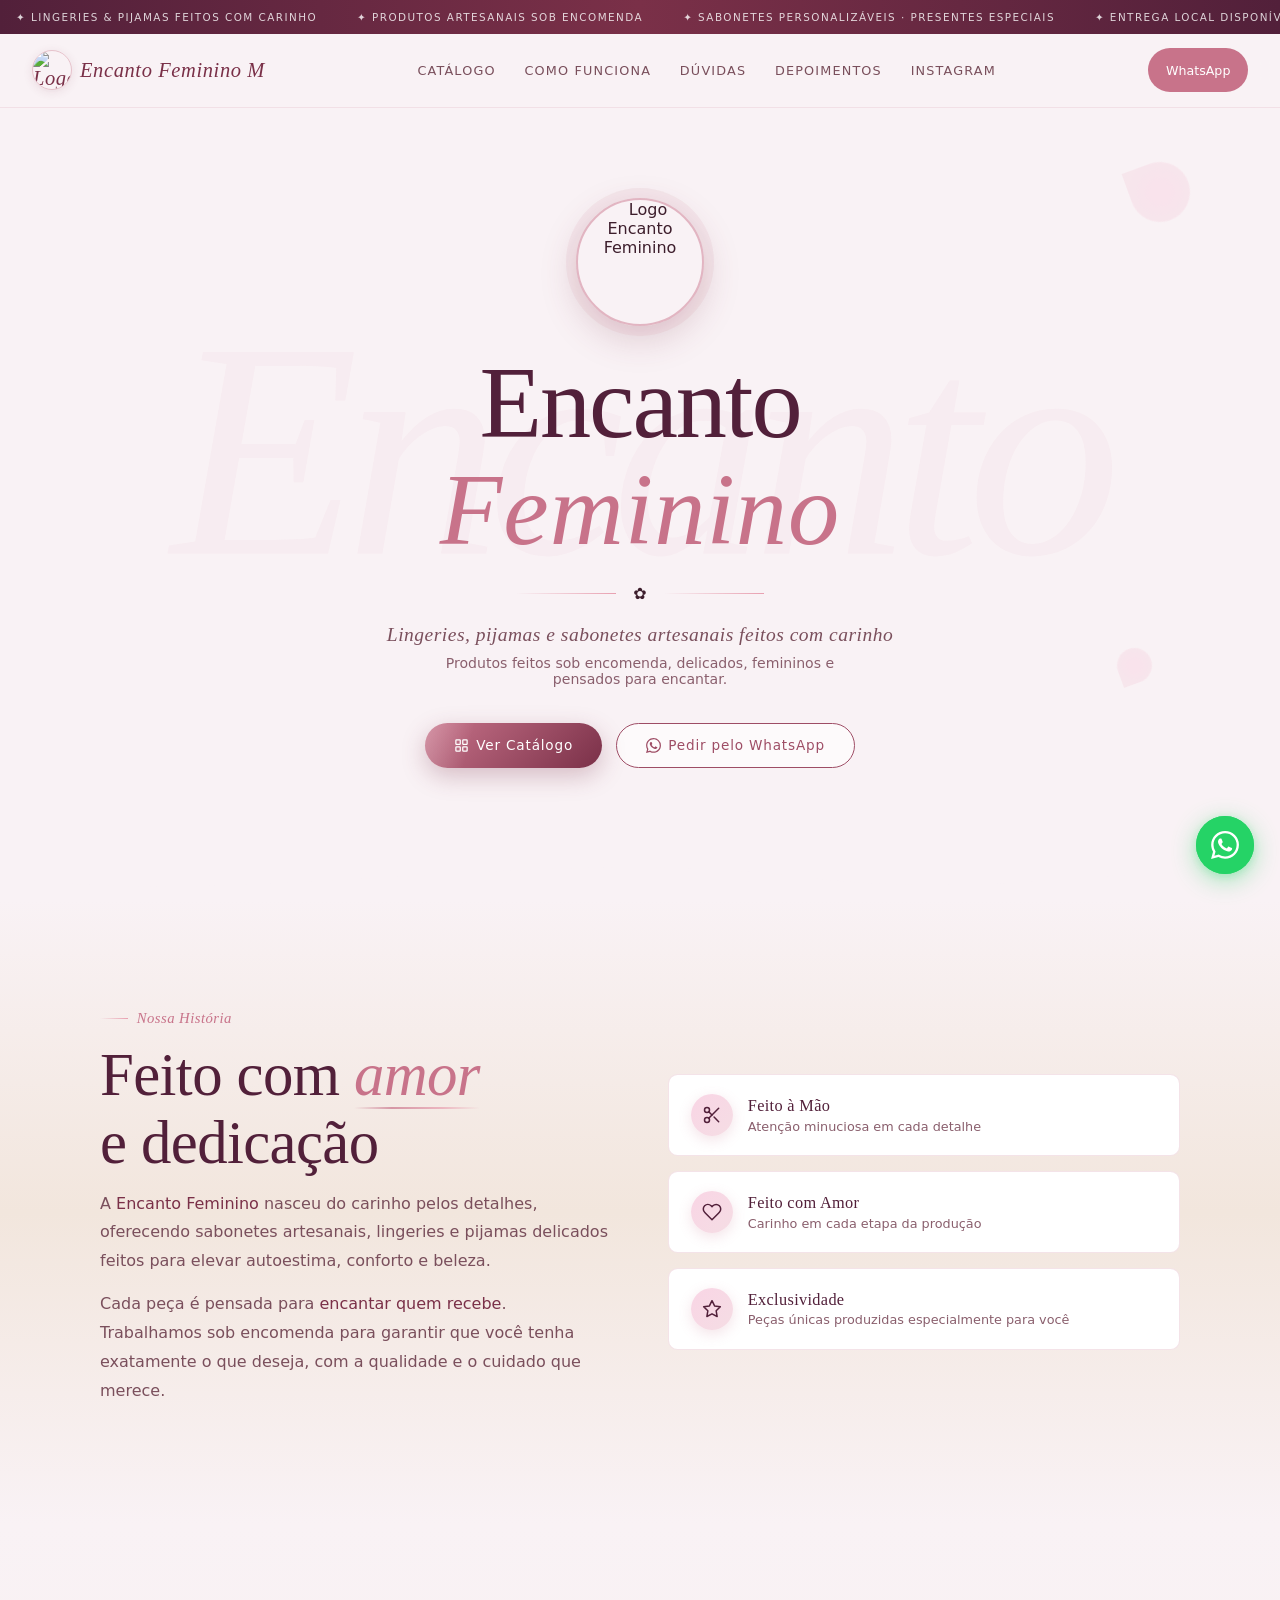
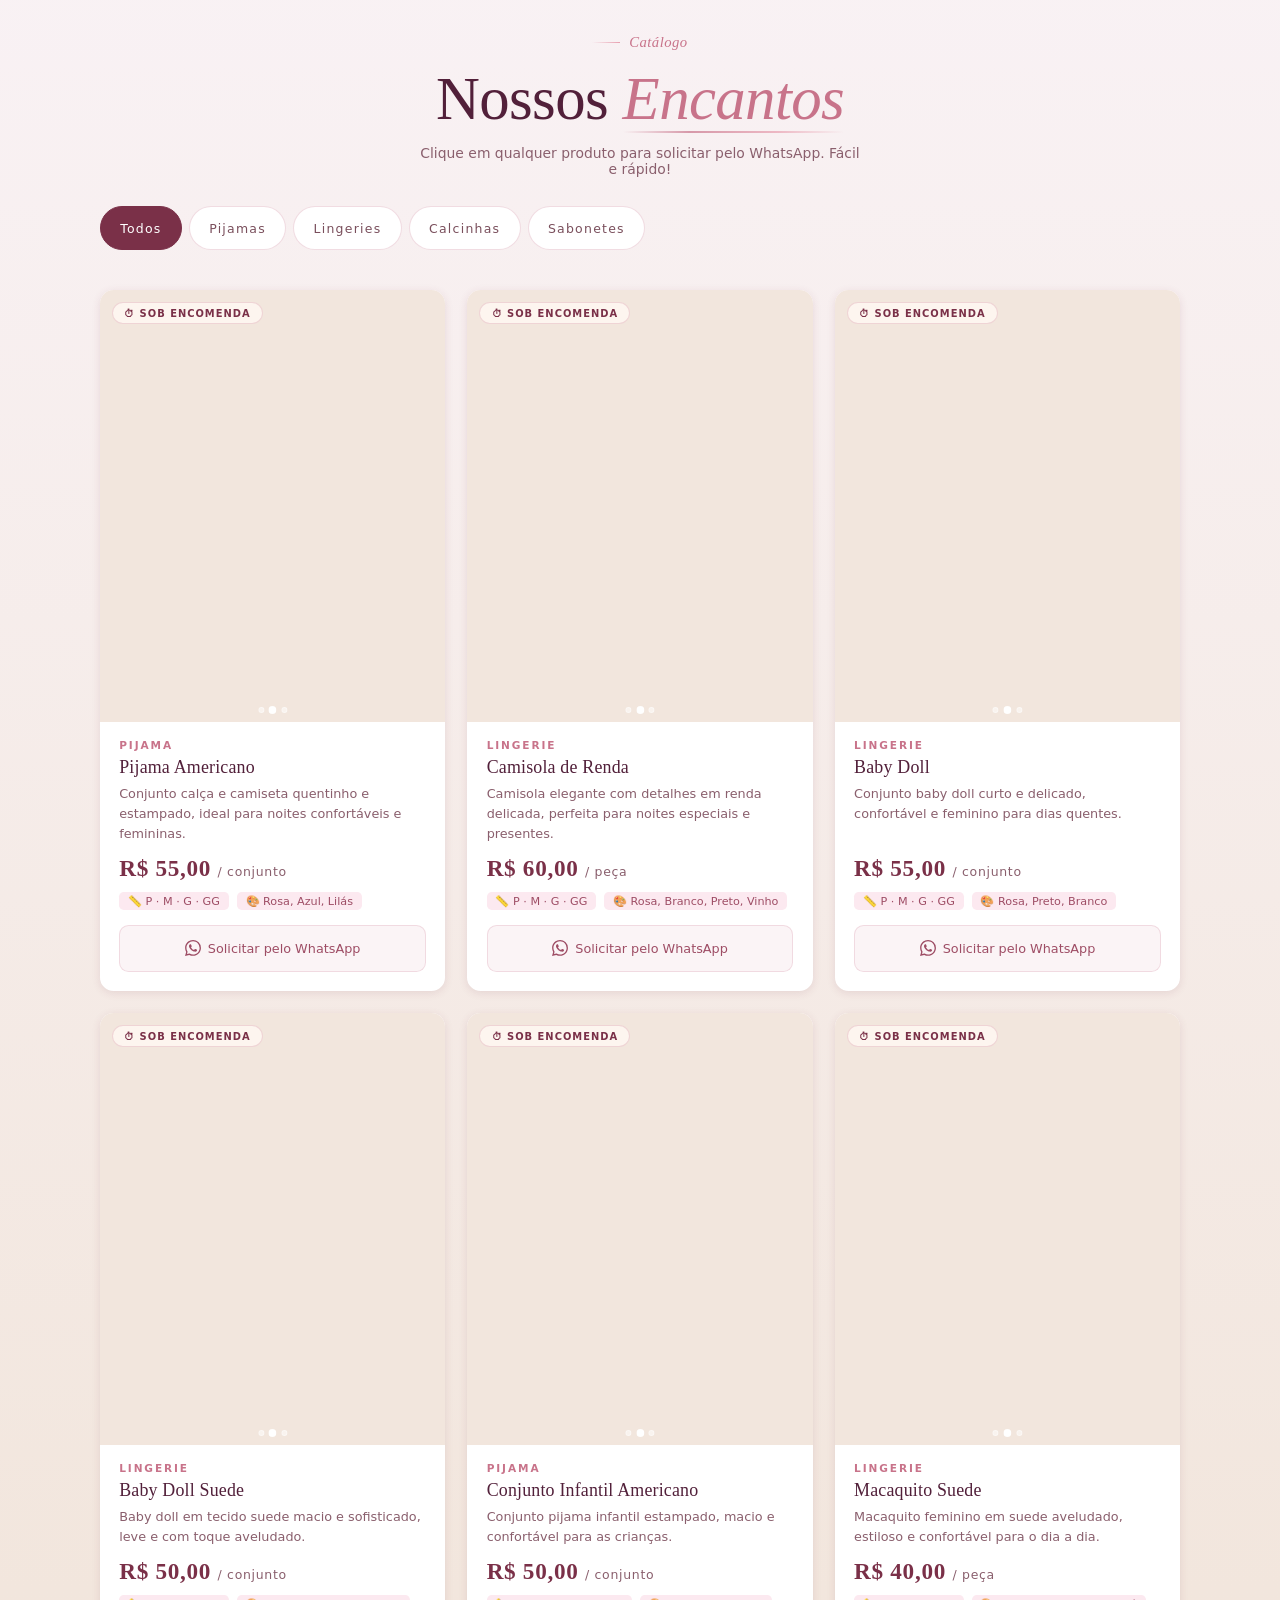
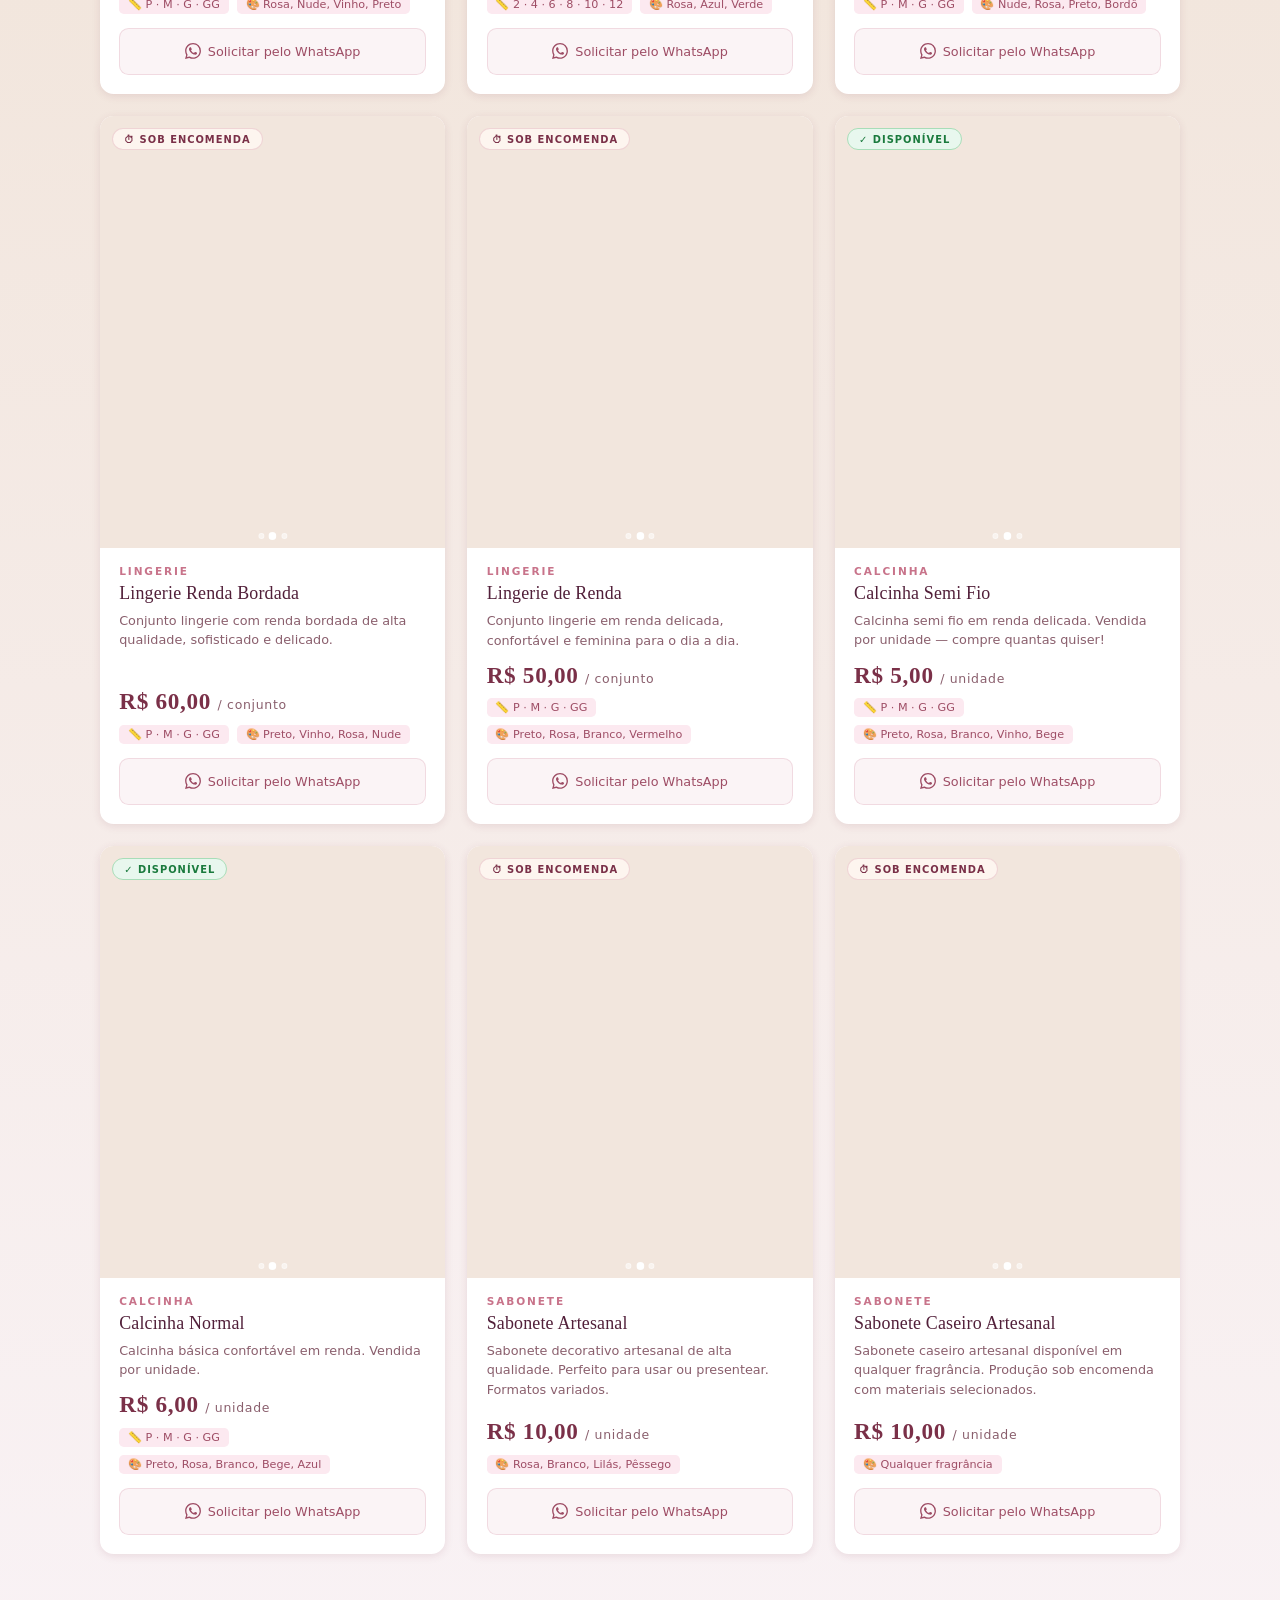
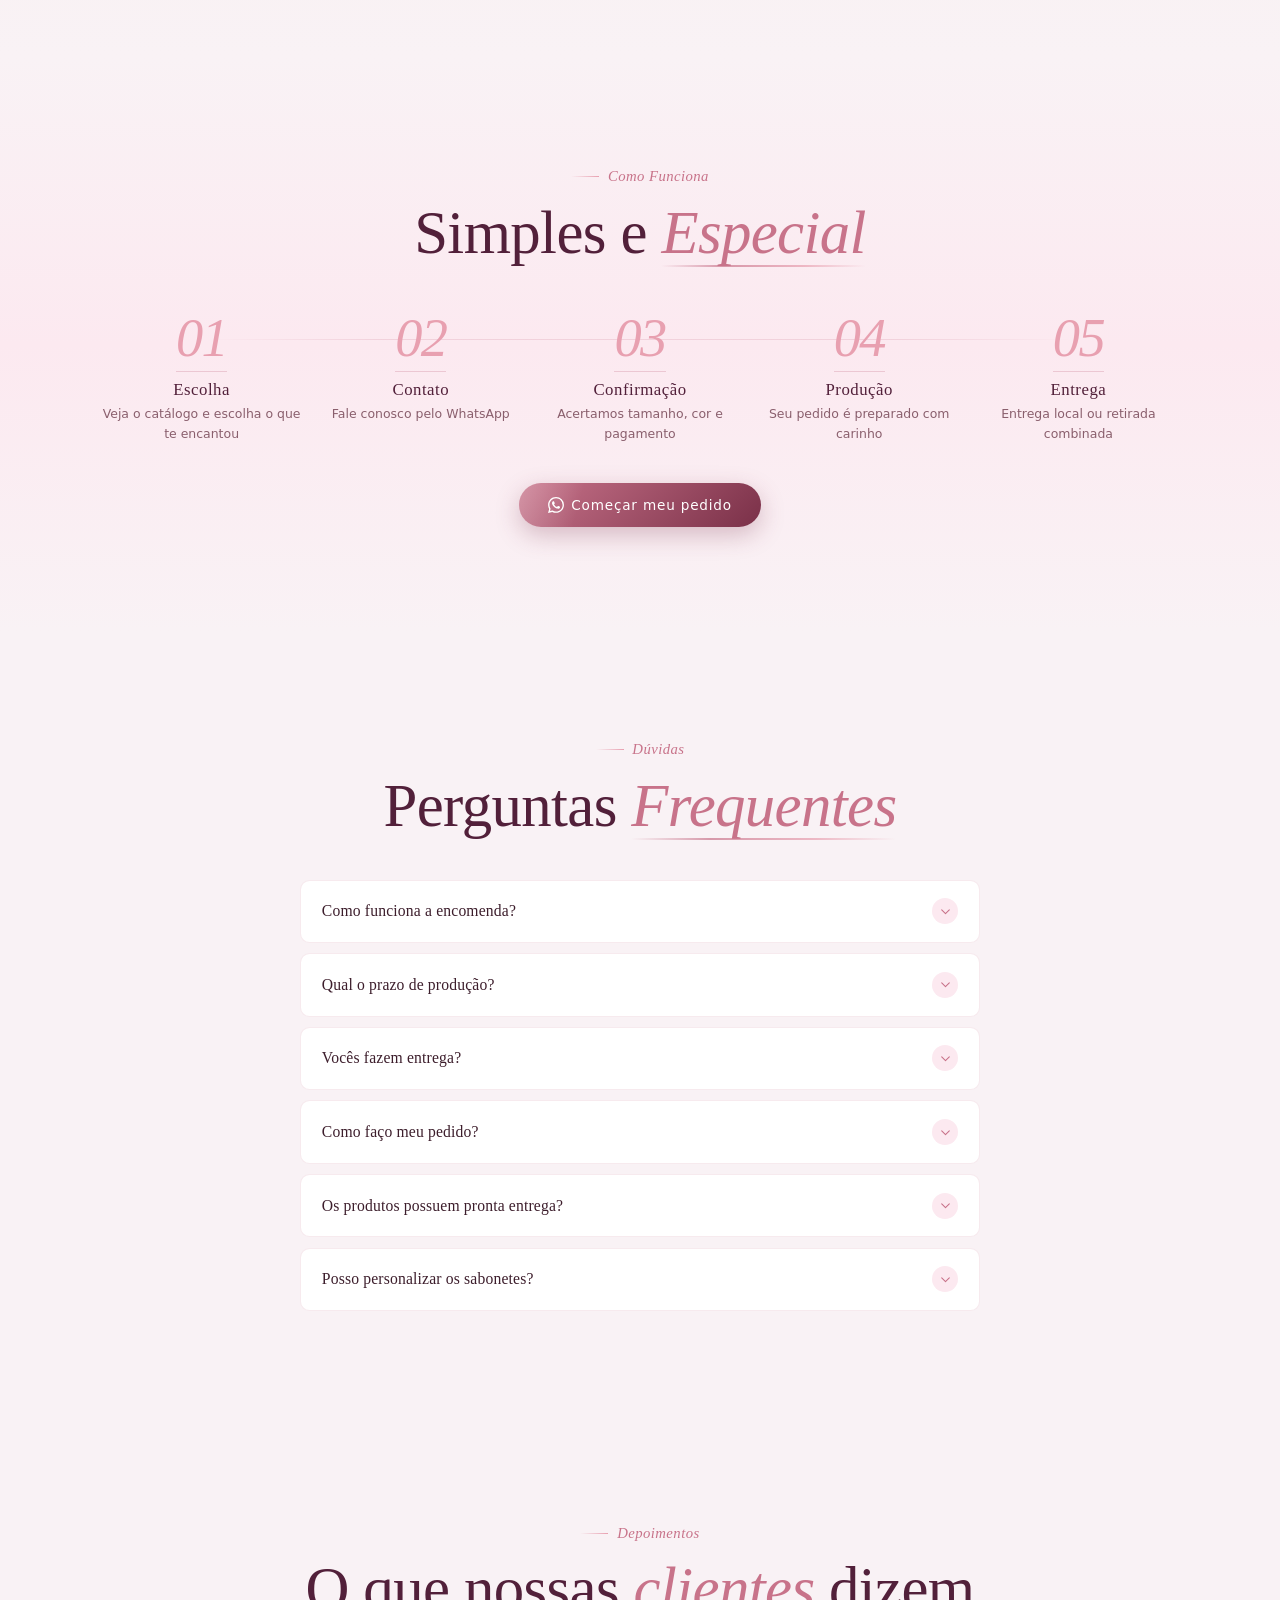
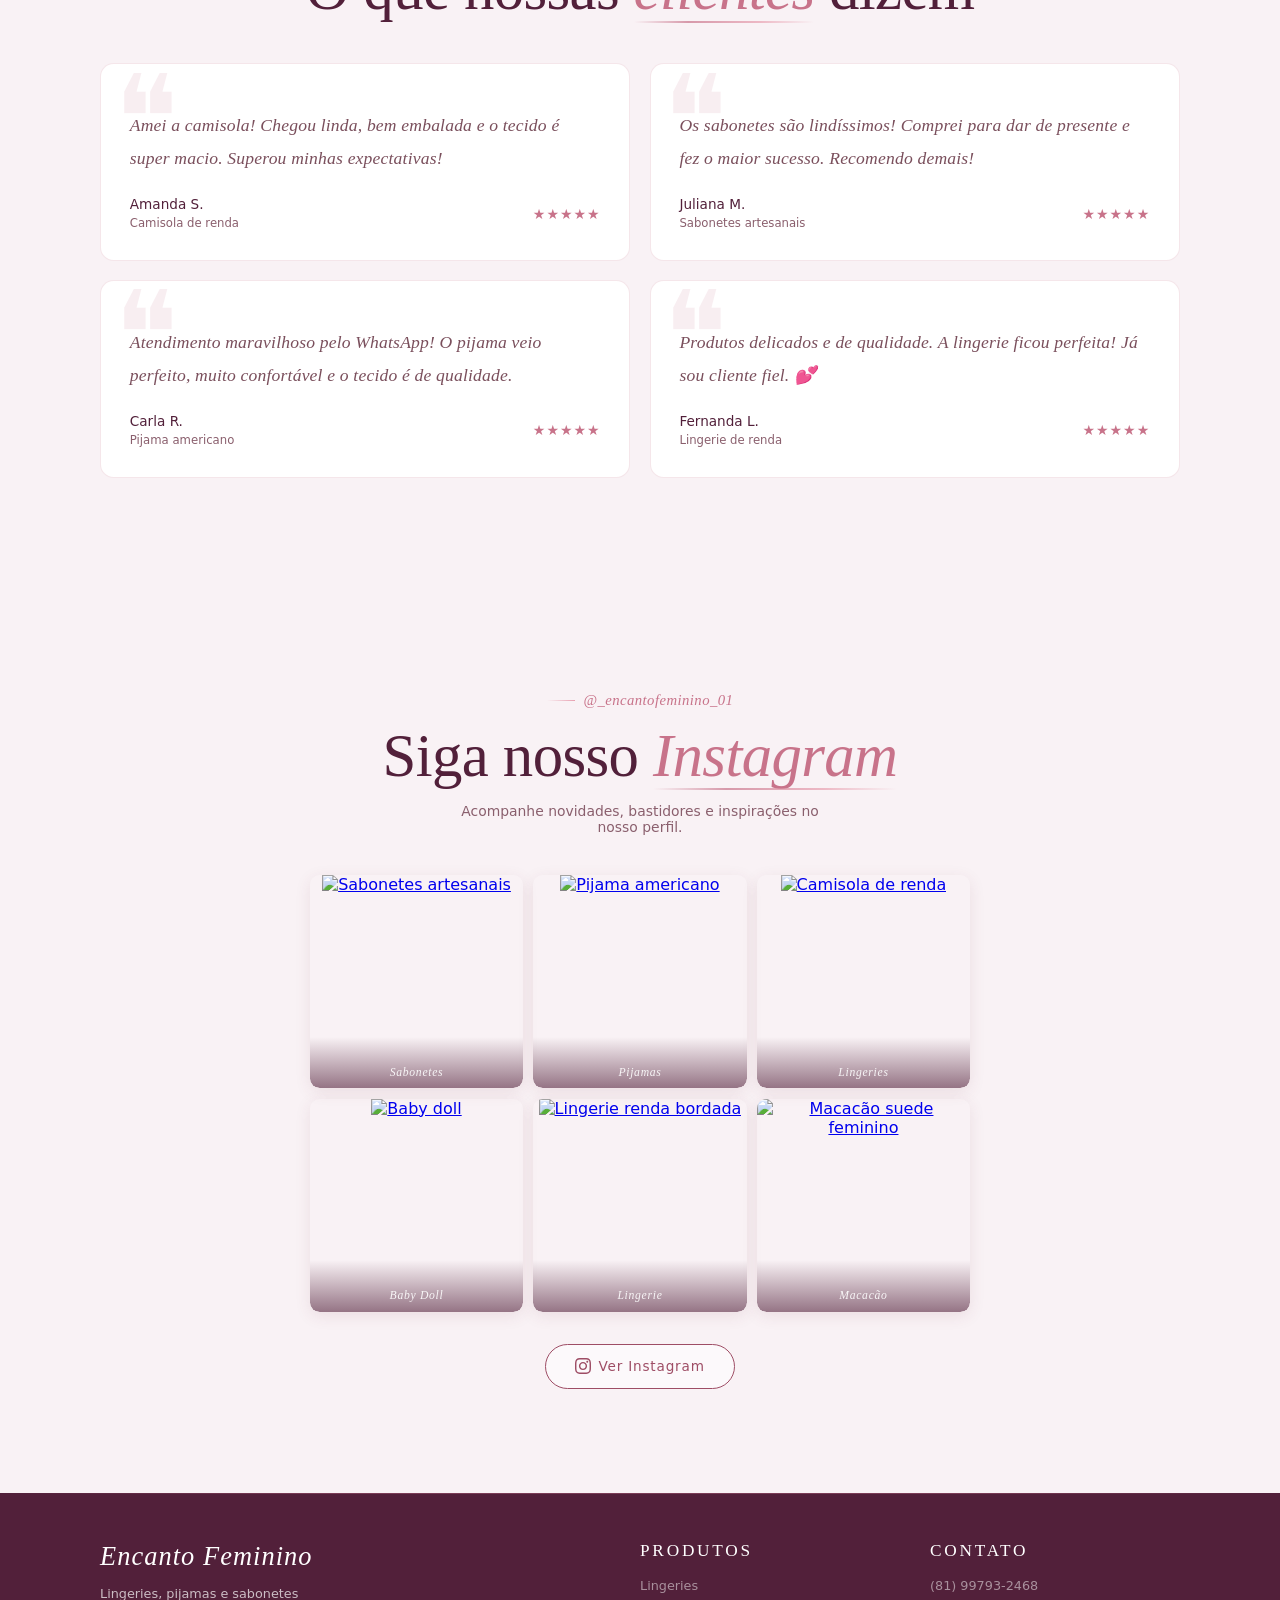
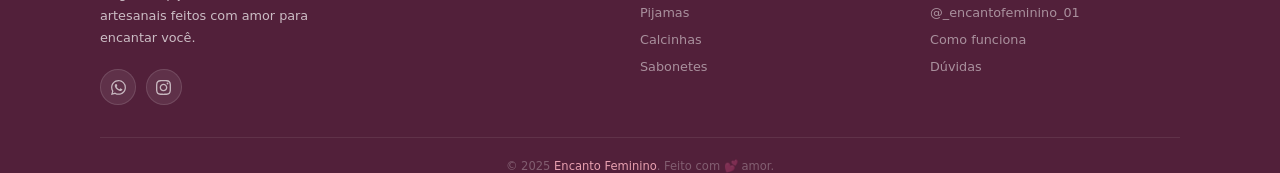
==== commit 7633ef4e: "Security: corrige XSS em innerHTML e adiciona headers de segurança - Adiciona escapeHtml() e aplica " ====
--- a/encanto-feminino-site/index.html
+++ b/encanto-feminino-site/index.html
@@ -6,13 +6,13 @@
   <meta name="viewport" content="width=device-width, initial-scale=1.0">
   <title>Encanto Feminino</title>
   <link rel="icon" type="image/png"
-    href="https://exemplo.invalid/imagem-generica.png">
+    href="https://i.ibb.co/6RVwh4Yf/688606602-18405488932198150-9215705110699613256-n-modified.png">
   <meta name="description"
     content="Produtos feitos sob encomenda com carinho. Lingeries delicadas, pijamas confortáveis e sabonetes artesanais decorativos para encantar.">
   <meta property="og:type" content="website">
   <meta property="og:title" content="Encanto Feminino">
   <meta property="og:description" content="Lingeries, pijamas e sabonetes artesanais feitos com carinho. Peças exclusivas sob encomenda para você.">
-  <meta property="og:image" content="https://exemplo.invalid/imagem-generica.png">
+  <meta property="og:image" content="https://i.ibb.co/6RVwh4Yf/688606602-18405488932198150-9215705110699613256-n-modified.png">
   <meta name="twitter:card" content="summary_large_image">
   <!-- Security -->
   <meta http-equiv="X-Content-Type-Options" content="nosniff">
@@ -48,7 +48,7 @@
   <nav id="navbar">
     <a href="#hero" class="nav-logo">
       <img
-        src="https://exemplo.invalid/imagem-generica.png"
+        src="https://i.ibb.co/60g7cKmG/73280703-botanico-linha-arte-minimalista-mulher-perfil-com-folha-sotaque-vetor-removebg-preview.png"
         alt="Logo">
       Encanto Feminino M
     </a>
@@ -60,7 +60,7 @@
       <a href="#depoimentos">Depoimentos</a>
       <a href="#instagram">Instagram</a>
     </div>
-    <a href="https://wa.me/5511999999999?text=Ol%C3%A1%21+Vim+pelo+site" target="_blank" rel="noopener noreferrer" class="nav-cta">WhatsApp</a>
+    <a href="https://wa.me/5581997932468?text=Ol%C3%A1%21+Vim+pelo+site" target="_blank" rel="noopener noreferrer" class="nav-cta">WhatsApp</a>
     <button class="hamburger" id="hambBtn" type="button" aria-label="Abrir menu"><span></span><span></span><span></span></button>
   </nav>
 
@@ -72,7 +72,7 @@
     <a href="#faq" onclick="closeMob()">Dúvidas</a>
     <a href="#depoimentos" onclick="closeMob()">Depoimentos</a>
     <a href="#instagram" onclick="closeMob()">Instagram</a>
-    <a href="https://wa.me/5511999999999" target="_blank" rel="noopener noreferrer" onclick="closeMob()"
+    <a href="https://wa.me/5581997932468" target="_blank" rel="noopener noreferrer" onclick="closeMob()"
       style="color:var(--rose-light);font-size:1rem;margin-top:.5rem">Pedir pelo WhatsApp</a>
   </div>
 
@@ -85,7 +85,7 @@
     <div class="petal"></div>
     <div class="petal"></div>
     <div class="hero-content">
-      <img src="https://exemplo.invalid/imagem-generica.png"
+      <img src="https://i.ibb.co/6RVwh4Yf/688606602-18405488932198150-9215705110699613256-n-modified.png"
         alt="Logo Encanto Feminino" class="hero-logo-img" id="heroLogoImg" fetchpriority="high">
 
       <h1 class="hero-title">Encanto <em>Feminino</em></h1>
@@ -102,7 +102,7 @@
           </svg>
           Ver Catálogo
         </a>
-        <a href="https://wa.me/5511999999999?text=Ol%C3%A1%21+Gostaria+de+fazer+um+pedido" target="_blank" rel="noopener noreferrer"
+        <a href="https://wa.me/5581997932468?text=Ol%C3%A1%21+Gostaria+de+fazer+um+pedido" target="_blank" rel="noopener noreferrer"
           class="btn-outline">
           <svg width="15" height="15" viewBox="0 0 24 24" fill="currentColor">
             <path
@@ -227,7 +227,7 @@
         </div>
       </div>
       <div style="text-align:center;margin-top:2.5rem" class="fade-in">
-        <a href="https://wa.me/5511999999999?text=Ol%C3%A1%21+Quero+fazer+um+pedido" target="_blank" rel="noopener noreferrer" class="btn-primary"
+        <a href="https://wa.me/5581997932468?text=Ol%C3%A1%21+Quero+fazer+um+pedido" target="_blank" rel="noopener noreferrer" class="btn-primary"
           style="display:inline-flex">
           <svg width="16" height="16" viewBox="0 0 24 24" fill="currentColor">
             <path
@@ -354,39 +354,39 @@
   <section id="instagram">
     <div class="container">
       <div class="fade-in">
-        <div class="section-label">@encantofeminino.demo</div>
+        <div class="section-label">@_encantofeminino_01</div>
         <h2 class="section-title">Siga nosso <em>Instagram</em></h2>
         <p style="color:var(--text-light);font-size:.87rem;max-width:400px;margin:.4rem auto 0">Acompanhe novidades,
           bastidores e inspirações no nosso perfil.</p>
       </div>
       <div class="insta-grid fade-in">
-        <a href="https://instagram.com/encantofeminino.demo" target="_blank" rel="noopener noreferrer" class="insta-item" data-label="Sabonetes">
-          <img src="https://exemplo.invalid/imagem-generica.png" alt="Sabonetes artesanais" loading="lazy">
+        <a href="https://instagram.com/_encantofeminino_01" target="_blank" rel="noopener noreferrer" class="insta-item" data-label="Sabonetes">
+          <img src="https://i.ibb.co/ycjTYBvd/Whats-App-Image-2026-05-19-at-5-42-01-PM.jpg" alt="Sabonetes artesanais" loading="lazy">
           <div class="insta-overlay"><svg viewBox="0 0 24 24"><path d="M12 2.163c3.204 0 3.584.012 4.85.07 3.252.148 4.771 1.691 4.919 4.919.058 1.265.069 1.645.069 4.849 0 3.205-.012 3.584-.069 4.849-.149 3.225-1.664 4.771-4.919 4.919-1.266.058-1.644.07-4.85.07-3.204 0-3.584-.012-4.849-.07-3.26-.149-4.771-1.699-4.919-4.92-.058-1.265-.07-1.644-.07-4.849 0-3.204.013-3.583.07-4.849.149-3.227 1.664-4.771 4.919-4.919 1.266-.057 1.645-.069 4.849-.069zm0-2.163c-3.259 0-3.667.014-4.947.072-4.358.2-6.78 2.618-6.98 6.98-.059 1.281-.073 1.689-.073 4.948 0 3.259.014 3.668.072 4.948.2 4.358 2.618 6.78 6.98 6.98 1.281.058 1.689.072 4.948.072 3.259 0 3.668-.014 4.948-.072 4.354-.2 6.782-2.618 6.979-6.98.059-1.28.073-1.689.073-4.948 0-3.259-.014-3.667-.072-4.947-.196-4.354-2.617-6.78-6.979-6.98-1.281-.059-1.69-.073-4.949-.073zm0 5.838c-3.403 0-6.162 2.759-6.162 6.162s2.759 6.163 6.162 6.163 6.162-2.759 6.162-6.163c0-3.403-2.759-6.162-6.162-6.162zm0 10.162c-2.209 0-4-1.79-4-4 0-2.209 1.791-4 4-4s4 1.791 4 4c0 2.21-1.791 4-4 4zm6.406-11.845c-.796 0-1.441.645-1.441 1.44s.645 1.44 1.441 1.44c.795 0 1.439-.645 1.439-1.44s-.644-1.44-1.439-1.44z"/></svg></div>
         </a>
-        <a href="https://instagram.com/encantofeminino.demo" target="_blank" rel="noopener noreferrer" class="insta-item" data-label="Pijamas">
-          <img src="https://exemplo.invalid/imagem-generica.png" alt="Pijama americano" loading="lazy">
+        <a href="https://instagram.com/_encantofeminino_01" target="_blank" rel="noopener noreferrer" class="insta-item" data-label="Pijamas">
+          <img src="https://i.ibb.co/RGcjnfVb/Chat-GPT-Image-20-de-mai-de-2026-19-03-11.png" alt="Pijama americano" loading="lazy">
           <div class="insta-overlay"><svg viewBox="0 0 24 24"><path d="M12 2.163c3.204 0 3.584.012 4.85.07 3.252.148 4.771 1.691 4.919 4.919.058 1.265.069 1.645.069 4.849 0 3.205-.012 3.584-.069 4.849-.149 3.225-1.664 4.771-4.919 4.919-1.266.058-1.644.07-4.85.07-3.204 0-3.584-.012-4.849-.07-3.26-.149-4.771-1.699-4.919-4.92-.058-1.265-.07-1.644-.07-4.849 0-3.204.013-3.583.07-4.849.149-3.227 1.664-4.771 4.919-4.919 1.266-.057 1.645-.069 4.849-.069zm0-2.163c-3.259 0-3.667.014-4.947.072-4.358.2-6.78 2.618-6.98 6.98-.059 1.281-.073 1.689-.073 4.948 0 3.259.014 3.668.072 4.948.2 4.358 2.618 6.78 6.98 6.98 1.281.058 1.689.072 4.948.072 3.259 0 3.668-.014 4.948-.072 4.354-.2 6.782-2.618 6.979-6.98.059-1.28.073-1.689.073-4.948 0-3.259-.014-3.667-.072-4.947-.196-4.354-2.617-6.78-6.979-6.98-1.281-.059-1.69-.073-4.949-.073zm0 5.838c-3.403 0-6.162 2.759-6.162 6.162s2.759 6.163 6.162 6.163 6.162-2.759 6.162-6.163c0-3.403-2.759-6.162-6.162-6.162zm0 10.162c-2.209 0-4-1.79-4-4 0-2.209 1.791-4 4-4s4 1.791 4 4c0 2.21-1.791 4-4 4zm6.406-11.845c-.796 0-1.441.645-1.441 1.44s.645 1.44 1.441 1.44c.795 0 1.439-.645 1.439-1.44s-.644-1.44-1.439-1.44z"/></svg></div>
         </a>
-        <a href="https://instagram.com/encantofeminino.demo" target="_blank" rel="noopener noreferrer" class="insta-item" data-label="Lingeries">
-          <img src="https://exemplo.invalid/imagem-generica.png" alt="Camisola de renda" loading="lazy">
+        <a href="https://instagram.com/_encantofeminino_01" target="_blank" rel="noopener noreferrer" class="insta-item" data-label="Lingeries">
+          <img src="https://i.ibb.co/KzDSsbgg/comprar-camisola-alcinha-alca-curta-renda-fofuxa-pijamas-promocao-online-microfibra-liganete-verao-3.webp" alt="Camisola de renda" loading="lazy">
           <div class="insta-overlay"><svg viewBox="0 0 24 24"><path d="M12 2.163c3.204 0 3.584.012 4.85.07 3.252.148 4.771 1.691 4.919 4.919.058 1.265.069 1.645.069 4.849 0 3.205-.012 3.584-.069 4.849-.149 3.225-1.664 4.771-4.919 4.919-1.266.058-1.644.07-4.85.07-3.204 0-3.584-.012-4.849-.07-3.26-.149-4.771-1.699-4.919-4.92-.058-1.265-.07-1.644-.07-4.849 0-3.204.013-3.583.07-4.849.149-3.227 1.664-4.771 4.919-4.919 1.266-.057 1.645-.069 4.849-.069zm0-2.163c-3.259 0-3.667.014-4.947.072-4.358.2-6.78 2.618-6.98 6.98-.059 1.281-.073 1.689-.073 4.948 0 3.259.014 3.668.072 4.948.2 4.358 2.618 6.78 6.98 6.98 1.281.058 1.689.072 4.948.072 3.259 0 3.668-.014 4.948-.072 4.354-.2 6.782-2.618 6.979-6.98.059-1.28.073-1.689.073-4.948 0-3.259-.014-3.667-.072-4.947-.196-4.354-2.617-6.78-6.979-6.98-1.281-.059-1.69-.073-4.949-.073zm0 5.838c-3.403 0-6.162 2.759-6.162 6.162s2.759 6.163 6.162 6.163 6.162-2.759 6.162-6.163c0-3.403-2.759-6.162-6.162-6.162zm0 10.162c-2.209 0-4-1.79-4-4 0-2.209 1.791-4 4-4s4 1.791 4 4c0 2.21-1.791 4-4 4zm6.406-11.845c-.796 0-1.441.645-1.441 1.44s.645 1.44 1.441 1.44c.795 0 1.439-.645 1.439-1.44s-.644-1.44-1.439-1.44z"/></svg></div>
         </a>
-        <a href="https://instagram.com/encantofeminino.demo" target="_blank" rel="noopener noreferrer" class="insta-item" data-label="Baby Doll">
-          <img src="https://exemplo.invalid/imagem-generica.png" alt="Baby doll" loading="lazy">
+        <a href="https://instagram.com/_encantofeminino_01" target="_blank" rel="noopener noreferrer" class="insta-item" data-label="Baby Doll">
+          <img src="https://i.ibb.co/5XsNwRP5/1-287.webp" alt="Baby doll" loading="lazy">
           <div class="insta-overlay"><svg viewBox="0 0 24 24"><path d="M12 2.163c3.204 0 3.584.012 4.85.07 3.252.148 4.771 1.691 4.919 4.919.058 1.265.069 1.645.069 4.849 0 3.205-.012 3.584-.069 4.849-.149 3.225-1.664 4.771-4.919 4.919-1.266.058-1.644.07-4.85.07-3.204 0-3.584-.012-4.849-.07-3.26-.149-4.771-1.699-4.919-4.92-.058-1.265-.07-1.644-.07-4.849 0-3.204.013-3.583.07-4.849.149-3.227 1.664-4.771 4.919-4.919 1.266-.057 1.645-.069 4.849-.069zm0-2.163c-3.259 0-3.667.014-4.947.072-4.358.2-6.78 2.618-6.98 6.98-.059 1.281-.073 1.689-.073 4.948 0 3.259.014 3.668.072 4.948.2 4.358 2.618 6.78 6.98 6.98 1.281.058 1.689.072 4.948.072 3.259 0 3.668-.014 4.948-.072 4.354-.2 6.782-2.618 6.979-6.98.059-1.28.073-1.689.073-4.948 0-3.259-.014-3.667-.072-4.947-.196-4.354-2.617-6.78-6.979-6.98-1.281-.059-1.69-.073-4.949-.073zm0 5.838c-3.403 0-6.162 2.759-6.162 6.162s2.759 6.163 6.162 6.163 6.162-2.759 6.162-6.163c0-3.403-2.759-6.162-6.162-6.162zm0 10.162c-2.209 0-4-1.79-4-4 0-2.209 1.791-4 4-4s4 1.791 4 4c0 2.21-1.791 4-4 4zm6.406-11.845c-.796 0-1.441.645-1.441 1.44s.645 1.44 1.441 1.44c.795 0 1.439-.645 1.439-1.44s-.644-1.44-1.439-1.44z"/></svg></div>
         </a>
-        <a href="https://instagram.com/encantofeminino.demo" target="_blank" rel="noopener noreferrer" class="insta-item" data-label="Lingerie">
-          <img src="https://exemplo.invalid/imagem-generica.png" alt="Lingerie renda bordada" loading="lazy">
+        <a href="https://instagram.com/_encantofeminino_01" target="_blank" rel="noopener noreferrer" class="insta-item" data-label="Lingerie">
+          <img src="https://i.ibb.co/s9ft0GTk/19.jpg" alt="Lingerie renda bordada" loading="lazy">
           <div class="insta-overlay"><svg viewBox="0 0 24 24"><path d="M12 2.163c3.204 0 3.584.012 4.85.07 3.252.148 4.771 1.691 4.919 4.919.058 1.265.069 1.645.069 4.849 0 3.205-.012 3.584-.069 4.849-.149 3.225-1.664 4.771-4.919 4.919-1.266.058-1.644.07-4.85.07-3.204 0-3.584-.012-4.849-.07-3.26-.149-4.771-1.699-4.919-4.92-.058-1.265-.07-1.644-.07-4.849 0-3.204.013-3.583.07-4.849.149-3.227 1.664-4.771 4.919-4.919 1.266-.057 1.645-.069 4.849-.069zm0-2.163c-3.259 0-3.667.014-4.947.072-4.358.2-6.78 2.618-6.98 6.98-.059 1.281-.073 1.689-.073 4.948 0 3.259.014 3.668.072 4.948.2 4.358 2.618 6.78 6.98 6.98 1.281.058 1.689.072 4.948.072 3.259 0 3.668-.014 4.948-.072 4.354-.2 6.782-2.618 6.979-6.98.059-1.28.073-1.689.073-4.948 0-3.259-.014-3.667-.072-4.947-.196-4.354-2.617-6.78-6.979-6.98-1.281-.059-1.69-.073-4.949-.073zm0 5.838c-3.403 0-6.162 2.759-6.162 6.162s2.759 6.163 6.162 6.163 6.162-2.759 6.162-6.163c0-3.403-2.759-6.162-6.162-6.162zm0 10.162c-2.209 0-4-1.79-4-4 0-2.209 1.791-4 4-4s4 1.791 4 4c0 2.21-1.791 4-4 4zm6.406-11.845c-.796 0-1.441.645-1.441 1.44s.645 1.44 1.441 1.44c.795 0 1.439-.645 1.439-1.44s-.644-1.44-1.439-1.44z"/></svg></div>
         </a>
-        <a href="https://instagram.com/encantofeminino.demo" target="_blank" rel="noopener noreferrer" class="insta-item" data-label="Macacão">
-          <img src="https://exemplo.invalid/imagem-generica.png" alt="Macacão suede feminino" loading="lazy">
+        <a href="https://instagram.com/_encantofeminino_01" target="_blank" rel="noopener noreferrer" class="insta-item" data-label="Macacão">
+          <img src="https://i.ibb.co/B54FzdrC/2e428ff9-e115-4a2c-8234-b904279ce876.jpg" alt="Macacão suede feminino" loading="lazy">
           <div class="insta-overlay"><svg viewBox="0 0 24 24"><path d="M12 2.163c3.204 0 3.584.012 4.85.07 3.252.148 4.771 1.691 4.919 4.919.058 1.265.069 1.645.069 4.849 0 3.205-.012 3.584-.069 4.849-.149 3.225-1.664 4.771-4.919 4.919-1.266.058-1.644.07-4.85.07-3.204 0-3.584-.012-4.849-.07-3.26-.149-4.771-1.699-4.919-4.92-.058-1.265-.07-1.644-.07-4.849 0-3.204.013-3.583.07-4.849.149-3.227 1.664-4.771 4.919-4.919 1.266-.057 1.645-.069 4.849-.069zm0-2.163c-3.259 0-3.667.014-4.947.072-4.358.2-6.78 2.618-6.98 6.98-.059 1.281-.073 1.689-.073 4.948 0 3.259.014 3.668.072 4.948.2 4.358 2.618 6.78 6.98 6.98 1.281.058 1.689.072 4.948.072 3.259 0 3.668-.014 4.948-.072 4.354-.2 6.782-2.618 6.979-6.98.059-1.28.073-1.689.073-4.948 0-3.259-.014-3.667-.072-4.947-.196-4.354-2.617-6.78-6.979-6.98-1.281-.059-1.69-.073-4.949-.073zm0 5.838c-3.403 0-6.162 2.759-6.162 6.162s2.759 6.163 6.162 6.163 6.162-2.759 6.162-6.163c0-3.403-2.759-6.162-6.162-6.162zm0 10.162c-2.209 0-4-1.79-4-4 0-2.209 1.791-4 4-4s4 1.791 4 4c0 2.21-1.791 4-4 4zm6.406-11.845c-.796 0-1.441.645-1.441 1.44s.645 1.44 1.441 1.44c.795 0 1.439-.645 1.439-1.44s-.644-1.44-1.439-1.44z"/></svg></div>
         </a>
       </div>
       <div style="text-align:center;margin-top:2rem" class="fade-in">
-        <a href="https://instagram.com/encantofeminino.demo" target="_blank" rel="noopener noreferrer" class="btn-outline"
+        <a href="https://instagram.com/_encantofeminino_01" target="_blank" rel="noopener noreferrer" class="btn-outline"
           style="display:inline-flex">
           <svg width="16" height="16" viewBox="0 0 24 24" fill="currentColor">
             <path
@@ -406,12 +406,12 @@
           <div class="foot-brand-name">Encanto Feminino</div>
           <p class="foot-brand-desc">Lingeries, pijamas e sabonetes artesanais feitos com amor para encantar você.</p>
           <div class="foot-socials">
-            <a href="https://wa.me/5511999999999?text=Ol%C3%A1%21+Vim+pelo+site" target="_blank" rel="noopener noreferrer"
+            <a href="https://wa.me/5581997932468?text=Ol%C3%A1%21+Vim+pelo+site" target="_blank" rel="noopener noreferrer"
               class="foot-social"><svg viewBox="0 0 24 24">
                 <path
                   d="M17.472 14.382c-.297-.149-1.758-.867-2.03-.967-.273-.099-.471-.148-.67.15-.197.297-.767.966-.94 1.164-.173.199-.347.223-.644.075-.297-.15-1.255-.463-2.39-1.475-.883-.788-1.48-1.761-1.653-2.059-.173-.297-.018-.458.13-.606.134-.133.298-.347.446-.52.149-.174.198-.298.298-.497.099-.198.05-.371-.025-.52-.075-.149-.669-1.612-.916-2.207-.242-.579-.487-.5-.669-.51-.173-.008-.371-.01-.57-.01-.198 0-.52.074-.792.372-.272.297-1.04 1.016-1.04 2.479 0 1.462 1.065 2.875 1.213 3.074.149.198 2.096 3.2 5.077 4.487.709.306 1.262.489 1.694.625.712.227 1.36.195 1.871.118.571-.085 1.758-.719 2.006-1.413.248-.694.248-1.289.173-1.413-.074-.124-.272-.198-.57-.347m-5.421 7.403h-.004a9.87 9.87 0 01-5.031-1.378l-.361-.214-3.741.982.998-3.648-.235-.374a9.86 9.86 0 01-1.51-5.26c.001-5.45 4.436-9.884 9.888-9.884 2.64 0 5.122 1.03 6.988 2.898a9.825 9.825 0 012.893 6.994c-.003 5.45-4.437 9.884-9.885 9.884m8.413-18.297A11.815 11.815 0 0012.05 0C5.495 0 .16 5.335.157 11.892c0 2.096.547 4.142 1.588 5.945L.057 24l6.305-1.654a11.882 11.882 0 005.683 1.448h.005c6.554 0 11.89-5.335 11.893-11.893a11.821 11.821 0 00-3.48-8.413z" />
               </svg></a>
-            <a href="https://instagram.com/encantofeminino.demo" target="_blank" rel="noopener noreferrer" class="foot-social"><svg
+            <a href="https://instagram.com/_encantofeminino_01" target="_blank" rel="noopener noreferrer" class="foot-social"><svg
                 viewBox="0 0 24 24">
                 <path
                   d="M12 2.163c3.204 0 3.584.012 4.85.07 3.252.148 4.771 1.691 4.919 4.919.058 1.265.069 1.645.069 4.849 0 3.205-.012 3.584-.069 4.849-.149 3.225-1.664 4.771-4.919 4.919-1.266.058-1.644.07-4.85.07-3.204 0-3.584-.012-4.849-.07-3.26-.149-4.771-1.699-4.919-4.92-.058-1.265-.07-1.644-.07-4.849 0-3.204.013-3.583.07-4.849.149-3.227 1.664-4.771 4.919-4.919 1.266-.057 1.645-.069 4.849-.069zm0-2.163c-3.259 0-3.667.014-4.947.072-4.358.2-6.78 2.618-6.98 6.98-.059 1.281-.073 1.689-.073 4.948 0 3.259.014 3.668.072 4.948.2 4.358 2.618 6.78 6.98 6.98 1.281.058 1.689.072 4.948.072 3.259 0 3.668-.014 4.948-.072 4.354-.2 6.782-2.618 6.979-6.98.059-1.28.073-1.689.073-4.948 0-3.259-.014-3.667-.072-4.947-.196-4.354-2.617-6.78-6.979-6.98-1.281-.059-1.69-.073-4.949-.073zm0 5.838c-3.403 0-6.162 2.759-6.162 6.162s2.759 6.163 6.162 6.163 6.162-2.759 6.162-6.163c0-3.403-2.759-6.162-6.162-6.162zm0 10.162c-2.209 0-4-1.79-4-4 0-2.209 1.791-4 4-4s4 1.791 4 4c0 2.21-1.791 4-4 4zm6.406-11.845c-.796 0-1.441.645-1.441 1.44s.645 1.44 1.441 1.44c.795 0 1.439-.645 1.439-1.44s-.644-1.44-1.439-1.44z" />
@@ -430,8 +430,8 @@
         <div class="foot-col">
           <h4>Contato</h4>
           <ul>
-            <li><a href="https://wa.me/5511999999999" target="_blank" rel="noopener noreferrer">(81) 99999-9999</a></li>
-            <li><a href="https://instagram.com/encantofeminino.demo" target="_blank" rel="noopener noreferrer">@encantofeminino.demo</a></li>
+            <li><a href="https://wa.me/5581997932468" target="_blank" rel="noopener noreferrer">(81) 99793-2468</a></li>
+            <li><a href="https://instagram.com/_encantofeminino_01" target="_blank" rel="noopener noreferrer">@_encantofeminino_01</a></li>
             <li><a href="#como-funciona">Como funciona</a></li>
             <li><a href="#faq">Dúvidas</a></li>
           </ul>
@@ -445,7 +445,7 @@
 
   <!-- WHATSAPP FLOAT -->
   <div class="wa-float">
-    <a href="https://wa.me/5511999999999?text=Ol%C3%A1%21+Vim+pelo+site" target="_blank" rel="noopener noreferrer" aria-label="Fale conosco pelo WhatsApp">
+    <a href="https://wa.me/5581997932468?text=Ol%C3%A1%21+Vim+pelo+site" target="_blank" rel="noopener noreferrer" aria-label="Fale conosco pelo WhatsApp">
       <span class="wa-tooltip">Fale conosco 💬</span>
       <svg viewBox="0 0 24 24">
         <path
@@ -563,7 +563,7 @@
           <div class="form-grid">
             <div class="form-group">
               <label>Número WhatsApp</label>
-              <input type="text" id="s-wa" placeholder="5511999999999">
+              <input type="text" id="s-wa" placeholder="5581997932468">
               <span class="form-hint">Número completo com código do país (sem espaços)</span>
             </div>
             <div class="form-group">
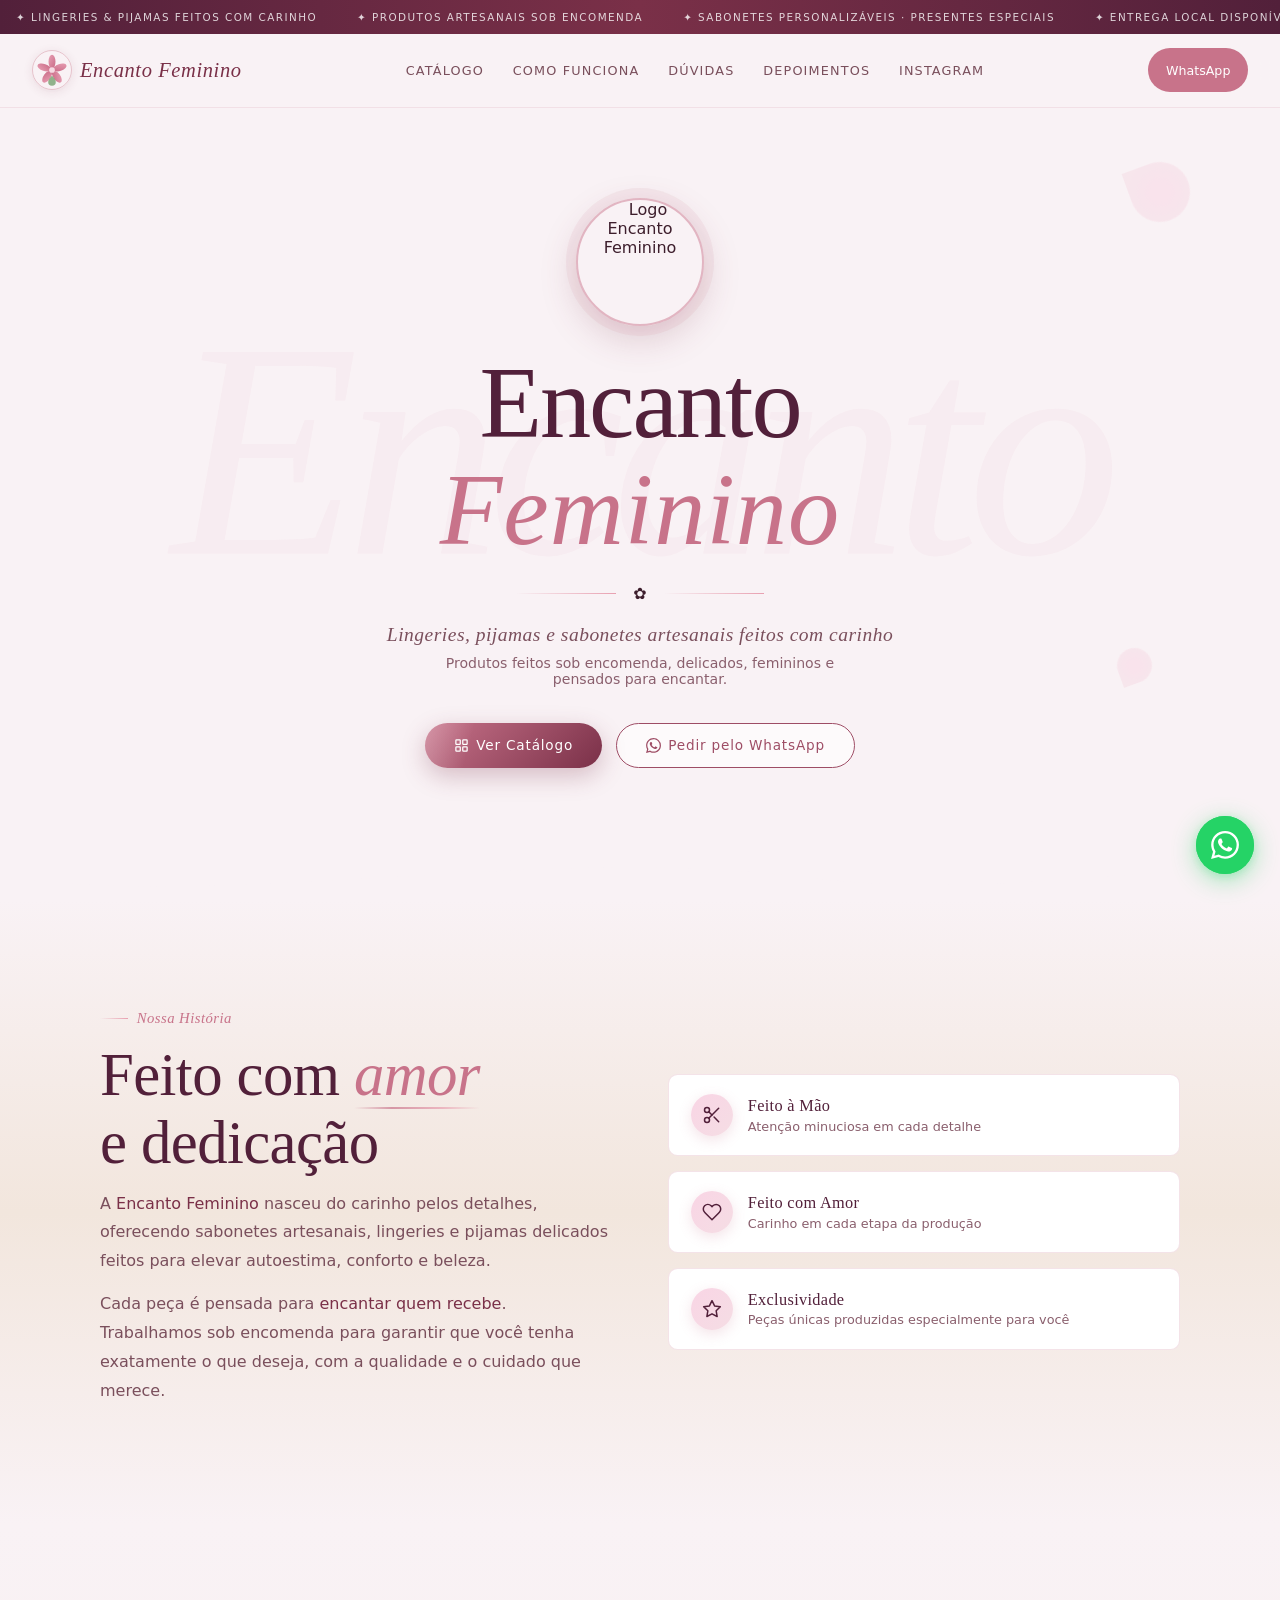
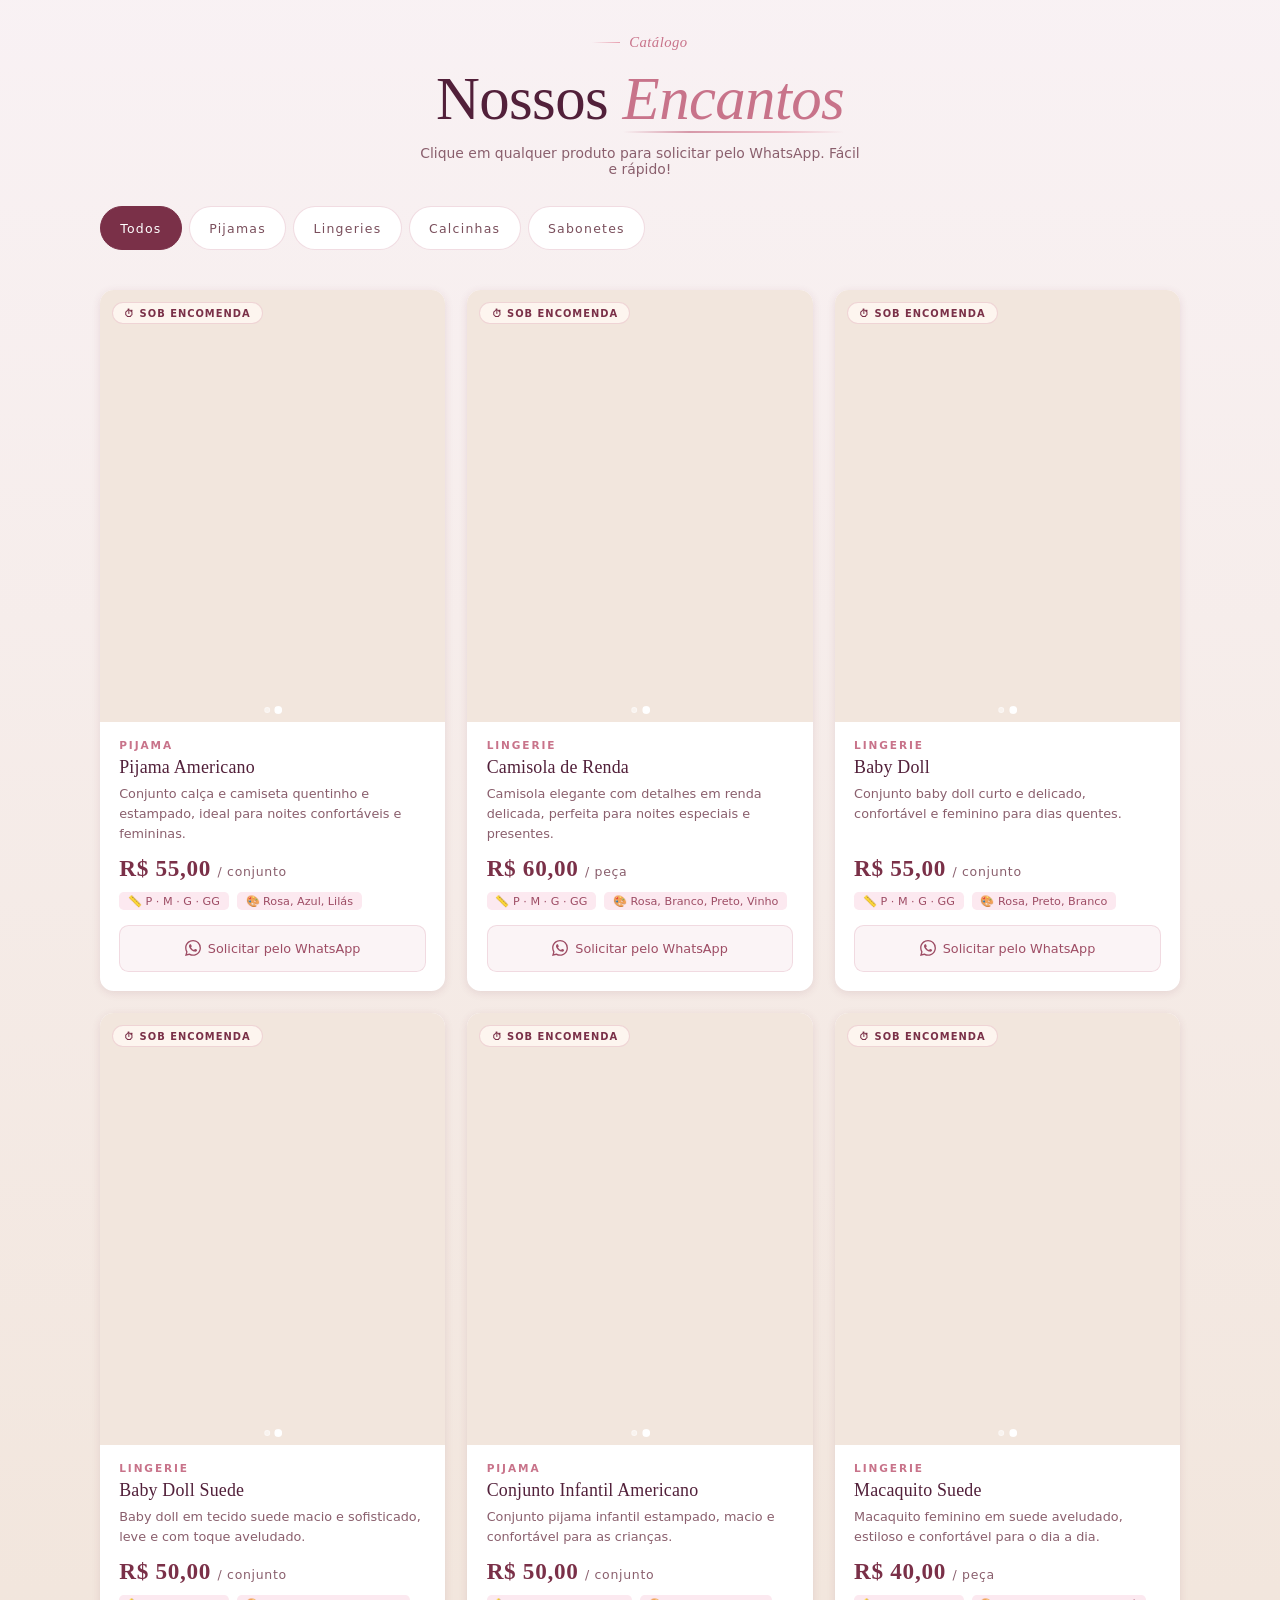
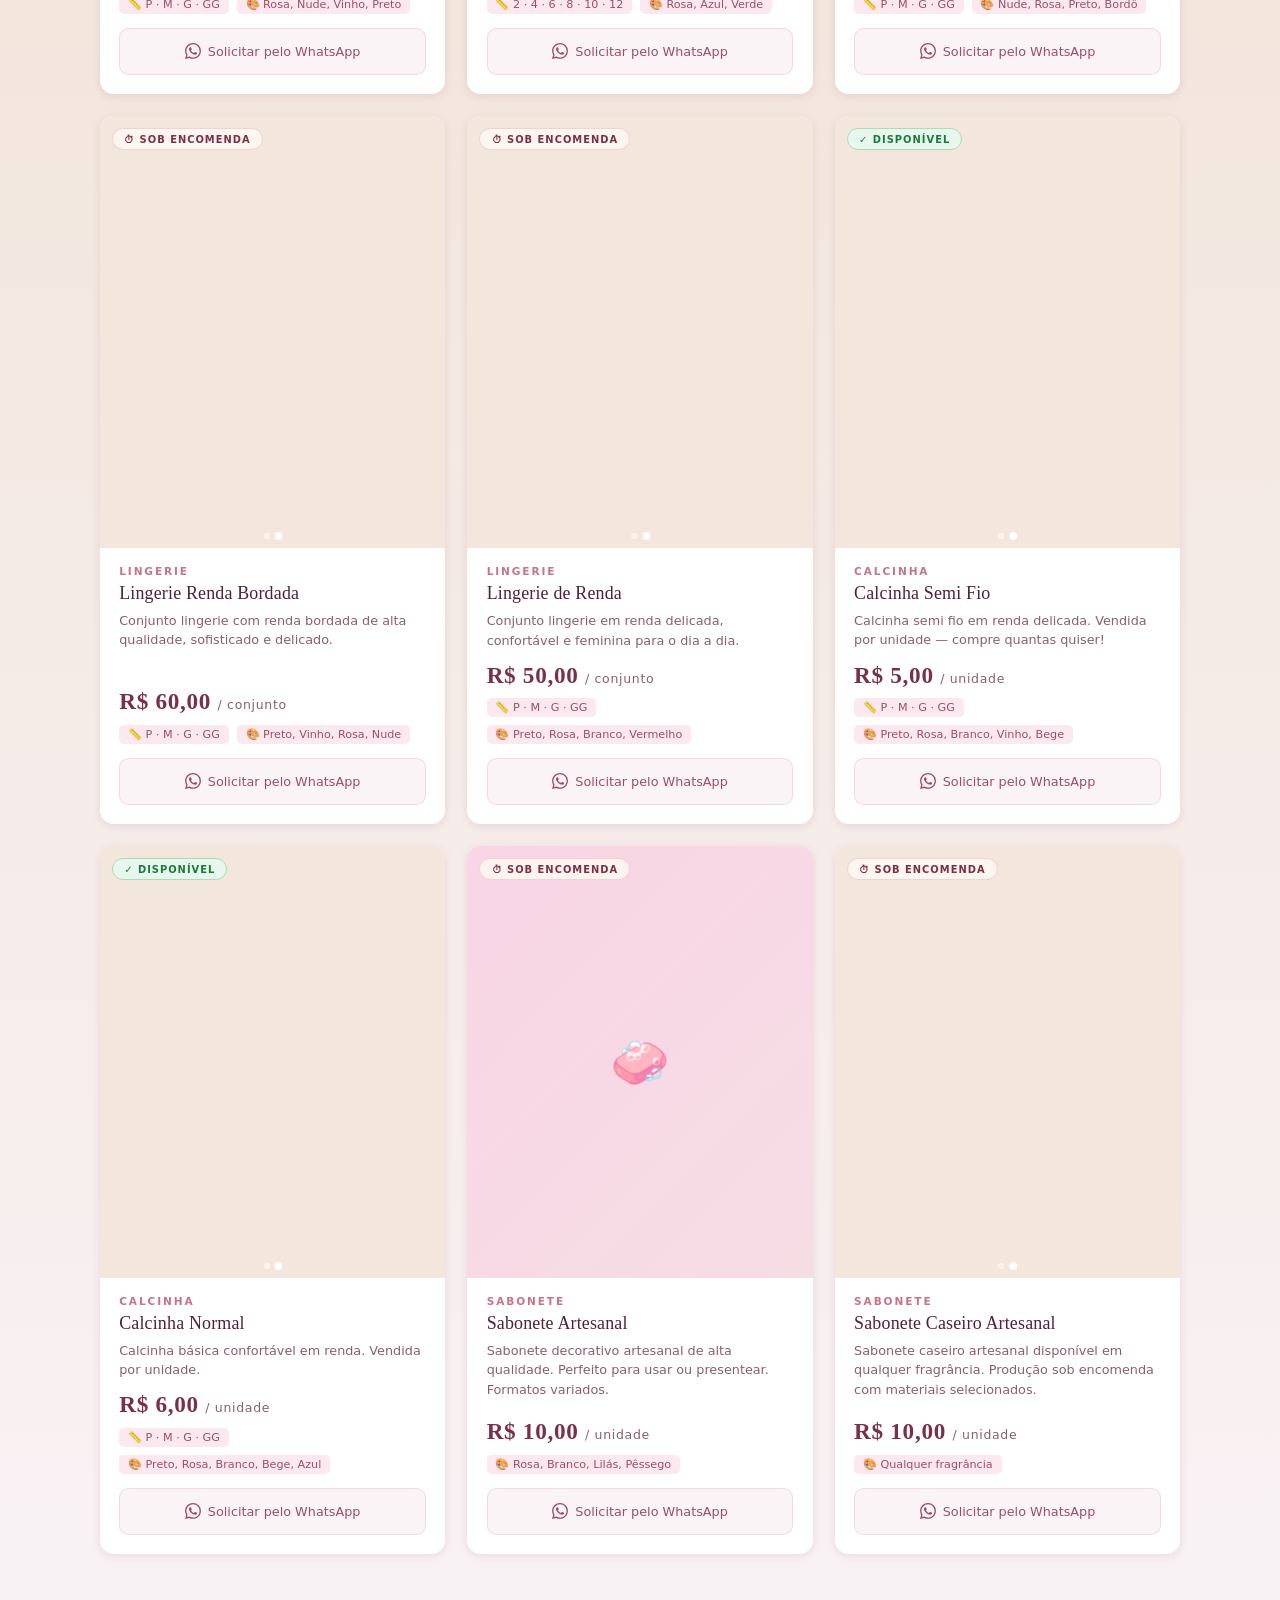
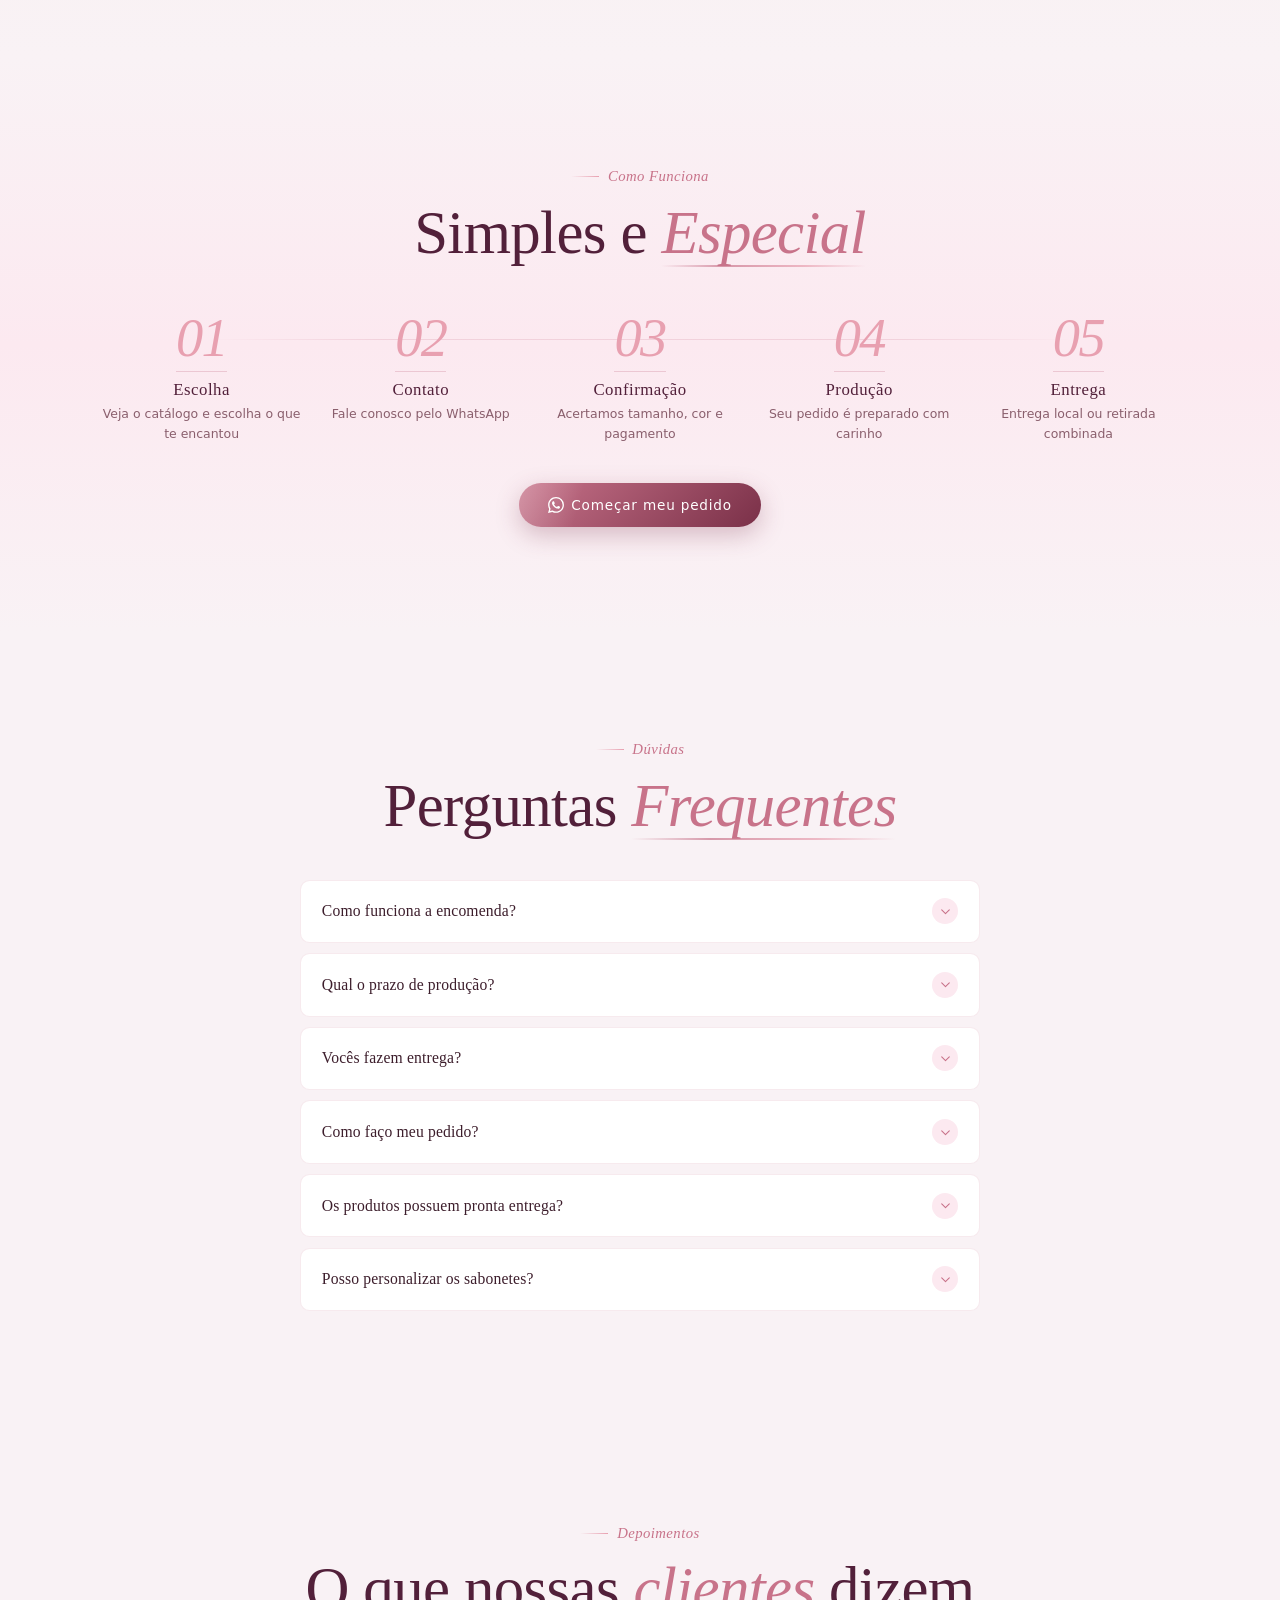
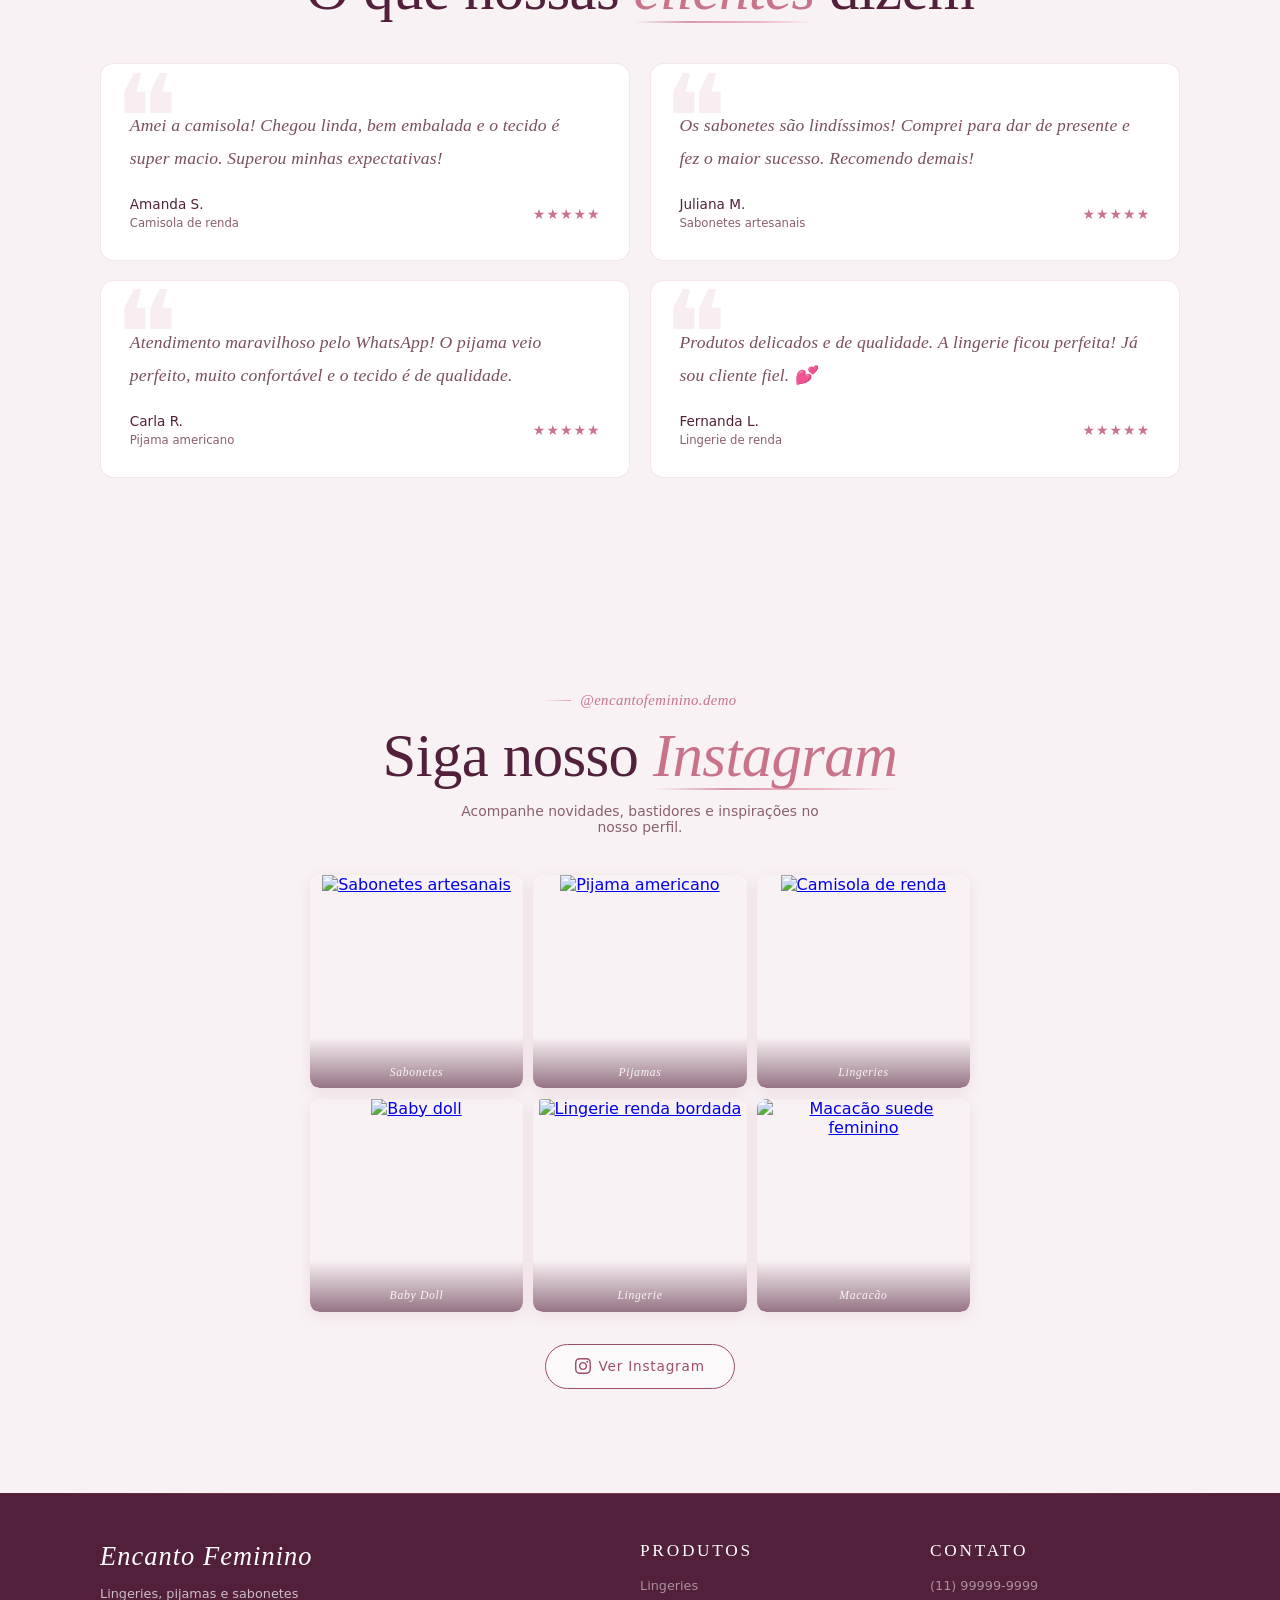
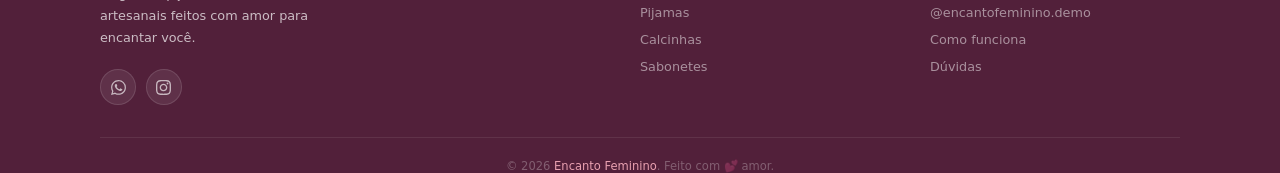
==== commit c6976d72: "chore: anonimiza dados de cliente e limpa arquivos de build Repositorio publico: WhatsApp, Instagram" ====
--- a/encanto-feminino-site/index.html
+++ b/encanto-feminino-site/index.html
@@ -5,19 +5,19 @@
   <meta charset="UTF-8">
   <meta name="viewport" content="width=device-width, initial-scale=1.0">
   <title>Encanto Feminino</title>
-  <link rel="icon" type="image/png"
-    href="https://i.ibb.co/6RVwh4Yf/688606602-18405488932198150-9215705110699613256-n-modified.png">
+  <link rel="icon" type="image/svg+xml"
+    href="assets/logo.svg">
   <meta name="description"
     content="Produtos feitos sob encomenda com carinho. Lingeries delicadas, pijamas confortáveis e sabonetes artesanais decorativos para encantar.">
   <meta property="og:type" content="website">
   <meta property="og:title" content="Encanto Feminino">
   <meta property="og:description" content="Lingeries, pijamas e sabonetes artesanais feitos com carinho. Peças exclusivas sob encomenda para você.">
-  <meta property="og:image" content="https://i.ibb.co/6RVwh4Yf/688606602-18405488932198150-9215705110699613256-n-modified.png">
+  <meta property="og:image" content="assets/logo.svg">
   <meta name="twitter:card" content="summary_large_image">
   <!-- Security -->
   <meta http-equiv="X-Content-Type-Options" content="nosniff">
   <meta http-equiv="Referrer-Policy" content="strict-origin-when-cross-origin">
-  <meta http-equiv="Content-Security-Policy" content="default-src 'self'; script-src 'self' 'unsafe-inline'; style-src 'self' 'unsafe-inline' https://fonts.googleapis.com; font-src https://fonts.gstatic.com; img-src 'self' data: blob: https://i.ibb.co https://images.pexels.com; base-uri 'self'; form-action 'self'">
+  <meta http-equiv="Content-Security-Policy" content="default-src 'self'; script-src 'self' 'unsafe-inline'; style-src 'self' 'unsafe-inline' https://fonts.googleapis.com; font-src https://fonts.gstatic.com; img-src 'self' data: blob: https://images.pexels.com; base-uri 'self'; form-action 'self'">
   <link rel="preconnect" href="https://fonts.googleapis.com">
   <link rel="preconnect" href="https://fonts.gstatic.com" crossorigin>
   <link
@@ -48,9 +48,9 @@
   <nav id="navbar">
     <a href="#hero" class="nav-logo">
       <img
-        src="https://i.ibb.co/60g7cKmG/73280703-botanico-linha-arte-minimalista-mulher-perfil-com-folha-sotaque-vetor-removebg-preview.png"
+        src="assets/logo.svg"
         alt="Logo">
-      Encanto Feminino M
+      Encanto Feminino
     </a>
 
     <div class="nav-links">
@@ -60,7 +60,7 @@
       <a href="#depoimentos">Depoimentos</a>
       <a href="#instagram">Instagram</a>
     </div>
-    <a href="https://wa.me/5581997932468?text=Ol%C3%A1%21+Vim+pelo+site" target="_blank" rel="noopener noreferrer" class="nav-cta">WhatsApp</a>
+    <a href="https://wa.me/5511999999999?text=Ol%C3%A1%21+Vim+pelo+site" target="_blank" rel="noopener noreferrer" class="nav-cta">WhatsApp</a>
     <button class="hamburger" id="hambBtn" type="button" aria-label="Abrir menu"><span></span><span></span><span></span></button>
   </nav>
 
@@ -72,7 +72,7 @@
     <a href="#faq" onclick="closeMob()">Dúvidas</a>
     <a href="#depoimentos" onclick="closeMob()">Depoimentos</a>
     <a href="#instagram" onclick="closeMob()">Instagram</a>
-    <a href="https://wa.me/5581997932468" target="_blank" rel="noopener noreferrer" onclick="closeMob()"
+    <a href="https://wa.me/5511999999999" target="_blank" rel="noopener noreferrer" onclick="closeMob()"
       style="color:var(--rose-light);font-size:1rem;margin-top:.5rem">Pedir pelo WhatsApp</a>
   </div>
 
@@ -85,7 +85,7 @@
     <div class="petal"></div>
     <div class="petal"></div>
     <div class="hero-content">
-      <img src="https://i.ibb.co/6RVwh4Yf/688606602-18405488932198150-9215705110699613256-n-modified.png"
+      <img src="https://images.pexels.com/photos/5938598/pexels-photo-5938598.jpeg?auto=compress&cs=tinysrgb&w=600"
         alt="Logo Encanto Feminino" class="hero-logo-img" id="heroLogoImg" fetchpriority="high">
 
       <h1 class="hero-title">Encanto <em>Feminino</em></h1>
@@ -102,7 +102,7 @@
           </svg>
           Ver Catálogo
         </a>
-        <a href="https://wa.me/5581997932468?text=Ol%C3%A1%21+Gostaria+de+fazer+um+pedido" target="_blank" rel="noopener noreferrer"
+        <a href="https://wa.me/5511999999999?text=Ol%C3%A1%21+Gostaria+de+fazer+um+pedido" target="_blank" rel="noopener noreferrer"
           class="btn-outline">
           <svg width="15" height="15" viewBox="0 0 24 24" fill="currentColor">
             <path
@@ -227,7 +227,7 @@
         </div>
       </div>
       <div style="text-align:center;margin-top:2.5rem" class="fade-in">
-        <a href="https://wa.me/5581997932468?text=Ol%C3%A1%21+Quero+fazer+um+pedido" target="_blank" rel="noopener noreferrer" class="btn-primary"
+        <a href="https://wa.me/5511999999999?text=Ol%C3%A1%21+Quero+fazer+um+pedido" target="_blank" rel="noopener noreferrer" class="btn-primary"
           style="display:inline-flex">
           <svg width="16" height="16" viewBox="0 0 24 24" fill="currentColor">
             <path
@@ -354,39 +354,39 @@
   <section id="instagram">
     <div class="container">
       <div class="fade-in">
-        <div class="section-label">@_encantofeminino_01</div>
+        <div class="section-label">@encantofeminino.demo</div>
         <h2 class="section-title">Siga nosso <em>Instagram</em></h2>
         <p style="color:var(--text-light);font-size:.87rem;max-width:400px;margin:.4rem auto 0">Acompanhe novidades,
           bastidores e inspirações no nosso perfil.</p>
       </div>
       <div class="insta-grid fade-in">
-        <a href="https://instagram.com/_encantofeminino_01" target="_blank" rel="noopener noreferrer" class="insta-item" data-label="Sabonetes">
-          <img src="https://i.ibb.co/ycjTYBvd/Whats-App-Image-2026-05-19-at-5-42-01-PM.jpg" alt="Sabonetes artesanais" loading="lazy">
+        <a href="https://instagram.com/encantofeminino.demo" target="_blank" rel="noopener noreferrer" class="insta-item" data-label="Sabonetes">
+          <img src="https://images.pexels.com/photos/6621470/pexels-photo-6621470.jpeg?auto=compress&cs=tinysrgb&w=600" alt="Sabonetes artesanais" loading="lazy">
           <div class="insta-overlay"><svg viewBox="0 0 24 24"><path d="M12 2.163c3.204 0 3.584.012 4.85.07 3.252.148 4.771 1.691 4.919 4.919.058 1.265.069 1.645.069 4.849 0 3.205-.012 3.584-.069 4.849-.149 3.225-1.664 4.771-4.919 4.919-1.266.058-1.644.07-4.85.07-3.204 0-3.584-.012-4.849-.07-3.26-.149-4.771-1.699-4.919-4.92-.058-1.265-.07-1.644-.07-4.849 0-3.204.013-3.583.07-4.849.149-3.227 1.664-4.771 4.919-4.919 1.266-.057 1.645-.069 4.849-.069zm0-2.163c-3.259 0-3.667.014-4.947.072-4.358.2-6.78 2.618-6.98 6.98-.059 1.281-.073 1.689-.073 4.948 0 3.259.014 3.668.072 4.948.2 4.358 2.618 6.78 6.98 6.98 1.281.058 1.689.072 4.948.072 3.259 0 3.668-.014 4.948-.072 4.354-.2 6.782-2.618 6.979-6.98.059-1.28.073-1.689.073-4.948 0-3.259-.014-3.667-.072-4.947-.196-4.354-2.617-6.78-6.979-6.98-1.281-.059-1.69-.073-4.949-.073zm0 5.838c-3.403 0-6.162 2.759-6.162 6.162s2.759 6.163 6.162 6.163 6.162-2.759 6.162-6.163c0-3.403-2.759-6.162-6.162-6.162zm0 10.162c-2.209 0-4-1.79-4-4 0-2.209 1.791-4 4-4s4 1.791 4 4c0 2.21-1.791 4-4 4zm6.406-11.845c-.796 0-1.441.645-1.441 1.44s.645 1.44 1.441 1.44c.795 0 1.439-.645 1.439-1.44s-.644-1.44-1.439-1.44z"/></svg></div>
         </a>
-        <a href="https://instagram.com/_encantofeminino_01" target="_blank" rel="noopener noreferrer" class="insta-item" data-label="Pijamas">
-          <img src="https://i.ibb.co/RGcjnfVb/Chat-GPT-Image-20-de-mai-de-2026-19-03-11.png" alt="Pijama americano" loading="lazy">
+        <a href="https://instagram.com/encantofeminino.demo" target="_blank" rel="noopener noreferrer" class="insta-item" data-label="Pijamas">
+          <img src="https://images.pexels.com/photos/6930879/pexels-photo-6930879.jpeg?auto=compress&cs=tinysrgb&w=600" alt="Pijama americano" loading="lazy">
           <div class="insta-overlay"><svg viewBox="0 0 24 24"><path d="M12 2.163c3.204 0 3.584.012 4.85.07 3.252.148 4.771 1.691 4.919 4.919.058 1.265.069 1.645.069 4.849 0 3.205-.012 3.584-.069 4.849-.149 3.225-1.664 4.771-4.919 4.919-1.266.058-1.644.07-4.85.07-3.204 0-3.584-.012-4.849-.07-3.26-.149-4.771-1.699-4.919-4.92-.058-1.265-.07-1.644-.07-4.849 0-3.204.013-3.583.07-4.849.149-3.227 1.664-4.771 4.919-4.919 1.266-.057 1.645-.069 4.849-.069zm0-2.163c-3.259 0-3.667.014-4.947.072-4.358.2-6.78 2.618-6.98 6.98-.059 1.281-.073 1.689-.073 4.948 0 3.259.014 3.668.072 4.948.2 4.358 2.618 6.78 6.98 6.98 1.281.058 1.689.072 4.948.072 3.259 0 3.668-.014 4.948-.072 4.354-.2 6.782-2.618 6.979-6.98.059-1.28.073-1.689.073-4.948 0-3.259-.014-3.667-.072-4.947-.196-4.354-2.617-6.78-6.979-6.98-1.281-.059-1.69-.073-4.949-.073zm0 5.838c-3.403 0-6.162 2.759-6.162 6.162s2.759 6.163 6.162 6.163 6.162-2.759 6.162-6.163c0-3.403-2.759-6.162-6.162-6.162zm0 10.162c-2.209 0-4-1.79-4-4 0-2.209 1.791-4 4-4s4 1.791 4 4c0 2.21-1.791 4-4 4zm6.406-11.845c-.796 0-1.441.645-1.441 1.44s.645 1.44 1.441 1.44c.795 0 1.439-.645 1.439-1.44s-.644-1.44-1.439-1.44z"/></svg></div>
         </a>
-        <a href="https://instagram.com/_encantofeminino_01" target="_blank" rel="noopener noreferrer" class="insta-item" data-label="Lingeries">
-          <img src="https://i.ibb.co/KzDSsbgg/comprar-camisola-alcinha-alca-curta-renda-fofuxa-pijamas-promocao-online-microfibra-liganete-verao-3.webp" alt="Camisola de renda" loading="lazy">
+        <a href="https://instagram.com/encantofeminino.demo" target="_blank" rel="noopener noreferrer" class="insta-item" data-label="Lingeries">
+          <img src="https://images.pexels.com/photos/8416045/pexels-photo-8416045.jpeg?auto=compress&cs=tinysrgb&w=600" alt="Camisola de renda" loading="lazy">
           <div class="insta-overlay"><svg viewBox="0 0 24 24"><path d="M12 2.163c3.204 0 3.584.012 4.85.07 3.252.148 4.771 1.691 4.919 4.919.058 1.265.069 1.645.069 4.849 0 3.205-.012 3.584-.069 4.849-.149 3.225-1.664 4.771-4.919 4.919-1.266.058-1.644.07-4.85.07-3.204 0-3.584-.012-4.849-.07-3.26-.149-4.771-1.699-4.919-4.92-.058-1.265-.07-1.644-.07-4.849 0-3.204.013-3.583.07-4.849.149-3.227 1.664-4.771 4.919-4.919 1.266-.057 1.645-.069 4.849-.069zm0-2.163c-3.259 0-3.667.014-4.947.072-4.358.2-6.78 2.618-6.98 6.98-.059 1.281-.073 1.689-.073 4.948 0 3.259.014 3.668.072 4.948.2 4.358 2.618 6.78 6.98 6.98 1.281.058 1.689.072 4.948.072 3.259 0 3.668-.014 4.948-.072 4.354-.2 6.782-2.618 6.979-6.98.059-1.28.073-1.689.073-4.948 0-3.259-.014-3.667-.072-4.947-.196-4.354-2.617-6.78-6.979-6.98-1.281-.059-1.69-.073-4.949-.073zm0 5.838c-3.403 0-6.162 2.759-6.162 6.162s2.759 6.163 6.162 6.163 6.162-2.759 6.162-6.163c0-3.403-2.759-6.162-6.162-6.162zm0 10.162c-2.209 0-4-1.79-4-4 0-2.209 1.791-4 4-4s4 1.791 4 4c0 2.21-1.791 4-4 4zm6.406-11.845c-.796 0-1.441.645-1.441 1.44s.645 1.44 1.441 1.44c.795 0 1.439-.645 1.439-1.44s-.644-1.44-1.439-1.44z"/></svg></div>
         </a>
-        <a href="https://instagram.com/_encantofeminino_01" target="_blank" rel="noopener noreferrer" class="insta-item" data-label="Baby Doll">
-          <img src="https://i.ibb.co/5XsNwRP5/1-287.webp" alt="Baby doll" loading="lazy">
+        <a href="https://instagram.com/encantofeminino.demo" target="_blank" rel="noopener noreferrer" class="insta-item" data-label="Baby Doll">
+          <img src="https://images.pexels.com/photos/15585242/pexels-photo-15585242.jpeg?auto=compress&cs=tinysrgb&w=600" alt="Baby doll" loading="lazy">
           <div class="insta-overlay"><svg viewBox="0 0 24 24"><path d="M12 2.163c3.204 0 3.584.012 4.85.07 3.252.148 4.771 1.691 4.919 4.919.058 1.265.069 1.645.069 4.849 0 3.205-.012 3.584-.069 4.849-.149 3.225-1.664 4.771-4.919 4.919-1.266.058-1.644.07-4.85.07-3.204 0-3.584-.012-4.849-.07-3.26-.149-4.771-1.699-4.919-4.92-.058-1.265-.07-1.644-.07-4.849 0-3.204.013-3.583.07-4.849.149-3.227 1.664-4.771 4.919-4.919 1.266-.057 1.645-.069 4.849-.069zm0-2.163c-3.259 0-3.667.014-4.947.072-4.358.2-6.78 2.618-6.98 6.98-.059 1.281-.073 1.689-.073 4.948 0 3.259.014 3.668.072 4.948.2 4.358 2.618 6.78 6.98 6.98 1.281.058 1.689.072 4.948.072 3.259 0 3.668-.014 4.948-.072 4.354-.2 6.782-2.618 6.979-6.98.059-1.28.073-1.689.073-4.948 0-3.259-.014-3.667-.072-4.947-.196-4.354-2.617-6.78-6.979-6.98-1.281-.059-1.69-.073-4.949-.073zm0 5.838c-3.403 0-6.162 2.759-6.162 6.162s2.759 6.163 6.162 6.163 6.162-2.759 6.162-6.163c0-3.403-2.759-6.162-6.162-6.162zm0 10.162c-2.209 0-4-1.79-4-4 0-2.209 1.791-4 4-4s4 1.791 4 4c0 2.21-1.791 4-4 4zm6.406-11.845c-.796 0-1.441.645-1.441 1.44s.645 1.44 1.441 1.44c.795 0 1.439-.645 1.439-1.44s-.644-1.44-1.439-1.44z"/></svg></div>
         </a>
-        <a href="https://instagram.com/_encantofeminino_01" target="_blank" rel="noopener noreferrer" class="insta-item" data-label="Lingerie">
-          <img src="https://i.ibb.co/s9ft0GTk/19.jpg" alt="Lingerie renda bordada" loading="lazy">
+        <a href="https://instagram.com/encantofeminino.demo" target="_blank" rel="noopener noreferrer" class="insta-item" data-label="Lingerie">
+          <img src="https://images.pexels.com/photos/8789183/pexels-photo-8789183.jpeg?auto=compress&cs=tinysrgb&w=600" alt="Lingerie renda bordada" loading="lazy">
           <div class="insta-overlay"><svg viewBox="0 0 24 24"><path d="M12 2.163c3.204 0 3.584.012 4.85.07 3.252.148 4.771 1.691 4.919 4.919.058 1.265.069 1.645.069 4.849 0 3.205-.012 3.584-.069 4.849-.149 3.225-1.664 4.771-4.919 4.919-1.266.058-1.644.07-4.85.07-3.204 0-3.584-.012-4.849-.07-3.26-.149-4.771-1.699-4.919-4.92-.058-1.265-.07-1.644-.07-4.849 0-3.204.013-3.583.07-4.849.149-3.227 1.664-4.771 4.919-4.919 1.266-.057 1.645-.069 4.849-.069zm0-2.163c-3.259 0-3.667.014-4.947.072-4.358.2-6.78 2.618-6.98 6.98-.059 1.281-.073 1.689-.073 4.948 0 3.259.014 3.668.072 4.948.2 4.358 2.618 6.78 6.98 6.98 1.281.058 1.689.072 4.948.072 3.259 0 3.668-.014 4.948-.072 4.354-.2 6.782-2.618 6.979-6.98.059-1.28.073-1.689.073-4.948 0-3.259-.014-3.667-.072-4.947-.196-4.354-2.617-6.78-6.979-6.98-1.281-.059-1.69-.073-4.949-.073zm0 5.838c-3.403 0-6.162 2.759-6.162 6.162s2.759 6.163 6.162 6.163 6.162-2.759 6.162-6.163c0-3.403-2.759-6.162-6.162-6.162zm0 10.162c-2.209 0-4-1.79-4-4 0-2.209 1.791-4 4-4s4 1.791 4 4c0 2.21-1.791 4-4 4zm6.406-11.845c-.796 0-1.441.645-1.441 1.44s.645 1.44 1.441 1.44c.795 0 1.439-.645 1.439-1.44s-.644-1.44-1.439-1.44z"/></svg></div>
         </a>
-        <a href="https://instagram.com/_encantofeminino_01" target="_blank" rel="noopener noreferrer" class="insta-item" data-label="Macacão">
-          <img src="https://i.ibb.co/B54FzdrC/2e428ff9-e115-4a2c-8234-b904279ce876.jpg" alt="Macacão suede feminino" loading="lazy">
+        <a href="https://instagram.com/encantofeminino.demo" target="_blank" rel="noopener noreferrer" class="insta-item" data-label="Macacão">
+          <img src="https://images.pexels.com/photos/5938598/pexels-photo-5938598.jpeg?auto=compress&cs=tinysrgb&w=600" alt="Macacão suede feminino" loading="lazy">
           <div class="insta-overlay"><svg viewBox="0 0 24 24"><path d="M12 2.163c3.204 0 3.584.012 4.85.07 3.252.148 4.771 1.691 4.919 4.919.058 1.265.069 1.645.069 4.849 0 3.205-.012 3.584-.069 4.849-.149 3.225-1.664 4.771-4.919 4.919-1.266.058-1.644.07-4.85.07-3.204 0-3.584-.012-4.849-.07-3.26-.149-4.771-1.699-4.919-4.92-.058-1.265-.07-1.644-.07-4.849 0-3.204.013-3.583.07-4.849.149-3.227 1.664-4.771 4.919-4.919 1.266-.057 1.645-.069 4.849-.069zm0-2.163c-3.259 0-3.667.014-4.947.072-4.358.2-6.78 2.618-6.98 6.98-.059 1.281-.073 1.689-.073 4.948 0 3.259.014 3.668.072 4.948.2 4.358 2.618 6.78 6.98 6.98 1.281.058 1.689.072 4.948.072 3.259 0 3.668-.014 4.948-.072 4.354-.2 6.782-2.618 6.979-6.98.059-1.28.073-1.689.073-4.948 0-3.259-.014-3.667-.072-4.947-.196-4.354-2.617-6.78-6.979-6.98-1.281-.059-1.69-.073-4.949-.073zm0 5.838c-3.403 0-6.162 2.759-6.162 6.162s2.759 6.163 6.162 6.163 6.162-2.759 6.162-6.163c0-3.403-2.759-6.162-6.162-6.162zm0 10.162c-2.209 0-4-1.79-4-4 0-2.209 1.791-4 4-4s4 1.791 4 4c0 2.21-1.791 4-4 4zm6.406-11.845c-.796 0-1.441.645-1.441 1.44s.645 1.44 1.441 1.44c.795 0 1.439-.645 1.439-1.44s-.644-1.44-1.439-1.44z"/></svg></div>
         </a>
       </div>
       <div style="text-align:center;margin-top:2rem" class="fade-in">
-        <a href="https://instagram.com/_encantofeminino_01" target="_blank" rel="noopener noreferrer" class="btn-outline"
+        <a href="https://instagram.com/encantofeminino.demo" target="_blank" rel="noopener noreferrer" class="btn-outline"
           style="display:inline-flex">
           <svg width="16" height="16" viewBox="0 0 24 24" fill="currentColor">
             <path
@@ -406,12 +406,12 @@
           <div class="foot-brand-name">Encanto Feminino</div>
           <p class="foot-brand-desc">Lingeries, pijamas e sabonetes artesanais feitos com amor para encantar você.</p>
           <div class="foot-socials">
-            <a href="https://wa.me/5581997932468?text=Ol%C3%A1%21+Vim+pelo+site" target="_blank" rel="noopener noreferrer"
+            <a href="https://wa.me/5511999999999?text=Ol%C3%A1%21+Vim+pelo+site" target="_blank" rel="noopener noreferrer"
               class="foot-social"><svg viewBox="0 0 24 24">
                 <path
                   d="M17.472 14.382c-.297-.149-1.758-.867-2.03-.967-.273-.099-.471-.148-.67.15-.197.297-.767.966-.94 1.164-.173.199-.347.223-.644.075-.297-.15-1.255-.463-2.39-1.475-.883-.788-1.48-1.761-1.653-2.059-.173-.297-.018-.458.13-.606.134-.133.298-.347.446-.52.149-.174.198-.298.298-.497.099-.198.05-.371-.025-.52-.075-.149-.669-1.612-.916-2.207-.242-.579-.487-.5-.669-.51-.173-.008-.371-.01-.57-.01-.198 0-.52.074-.792.372-.272.297-1.04 1.016-1.04 2.479 0 1.462 1.065 2.875 1.213 3.074.149.198 2.096 3.2 5.077 4.487.709.306 1.262.489 1.694.625.712.227 1.36.195 1.871.118.571-.085 1.758-.719 2.006-1.413.248-.694.248-1.289.173-1.413-.074-.124-.272-.198-.57-.347m-5.421 7.403h-.004a9.87 9.87 0 01-5.031-1.378l-.361-.214-3.741.982.998-3.648-.235-.374a9.86 9.86 0 01-1.51-5.26c.001-5.45 4.436-9.884 9.888-9.884 2.64 0 5.122 1.03 6.988 2.898a9.825 9.825 0 012.893 6.994c-.003 5.45-4.437 9.884-9.885 9.884m8.413-18.297A11.815 11.815 0 0012.05 0C5.495 0 .16 5.335.157 11.892c0 2.096.547 4.142 1.588 5.945L.057 24l6.305-1.654a11.882 11.882 0 005.683 1.448h.005c6.554 0 11.89-5.335 11.893-11.893a11.821 11.821 0 00-3.48-8.413z" />
               </svg></a>
-            <a href="https://instagram.com/_encantofeminino_01" target="_blank" rel="noopener noreferrer" class="foot-social"><svg
+            <a href="https://instagram.com/encantofeminino.demo" target="_blank" rel="noopener noreferrer" class="foot-social"><svg
                 viewBox="0 0 24 24">
                 <path
                   d="M12 2.163c3.204 0 3.584.012 4.85.07 3.252.148 4.771 1.691 4.919 4.919.058 1.265.069 1.645.069 4.849 0 3.205-.012 3.584-.069 4.849-.149 3.225-1.664 4.771-4.919 4.919-1.266.058-1.644.07-4.85.07-3.204 0-3.584-.012-4.849-.07-3.26-.149-4.771-1.699-4.919-4.92-.058-1.265-.07-1.644-.07-4.849 0-3.204.013-3.583.07-4.849.149-3.227 1.664-4.771 4.919-4.919 1.266-.057 1.645-.069 4.849-.069zm0-2.163c-3.259 0-3.667.014-4.947.072-4.358.2-6.78 2.618-6.98 6.98-.059 1.281-.073 1.689-.073 4.948 0 3.259.014 3.668.072 4.948.2 4.358 2.618 6.78 6.98 6.98 1.281.058 1.689.072 4.948.072 3.259 0 3.668-.014 4.948-.072 4.354-.2 6.782-2.618 6.979-6.98.059-1.28.073-1.689.073-4.948 0-3.259-.014-3.667-.072-4.947-.196-4.354-2.617-6.78-6.979-6.98-1.281-.059-1.69-.073-4.949-.073zm0 5.838c-3.403 0-6.162 2.759-6.162 6.162s2.759 6.163 6.162 6.163 6.162-2.759 6.162-6.163c0-3.403-2.759-6.162-6.162-6.162zm0 10.162c-2.209 0-4-1.79-4-4 0-2.209 1.791-4 4-4s4 1.791 4 4c0 2.21-1.791 4-4 4zm6.406-11.845c-.796 0-1.441.645-1.441 1.44s.645 1.44 1.441 1.44c.795 0 1.439-.645 1.439-1.44s-.644-1.44-1.439-1.44z" />
@@ -430,22 +430,22 @@
         <div class="foot-col">
           <h4>Contato</h4>
           <ul>
-            <li><a href="https://wa.me/5581997932468" target="_blank" rel="noopener noreferrer">(81) 99793-2468</a></li>
-            <li><a href="https://instagram.com/_encantofeminino_01" target="_blank" rel="noopener noreferrer">@_encantofeminino_01</a></li>
+            <li><a href="https://wa.me/5511999999999" target="_blank" rel="noopener noreferrer">(11) 99999-9999</a></li>
+            <li><a href="https://instagram.com/encantofeminino.demo" target="_blank" rel="noopener noreferrer">@encantofeminino.demo</a></li>
             <li><a href="#como-funciona">Como funciona</a></li>
             <li><a href="#faq">Dúvidas</a></li>
           </ul>
         </div>
       </div>
       <div class="foot-bottom">
-        <p>© 2025 <span>Encanto Feminino</span>. Feito com 💕 amor.</p>
+        <p>© 2026 <span>Encanto Feminino</span>. Feito com 💕 amor.</p>
       </div>
     </div>
   </footer>
 
   <!-- WHATSAPP FLOAT -->
   <div class="wa-float">
-    <a href="https://wa.me/5581997932468?text=Ol%C3%A1%21+Vim+pelo+site" target="_blank" rel="noopener noreferrer" aria-label="Fale conosco pelo WhatsApp">
+    <a href="https://wa.me/5511999999999?text=Ol%C3%A1%21+Vim+pelo+site" target="_blank" rel="noopener noreferrer" aria-label="Fale conosco pelo WhatsApp">
       <span class="wa-tooltip">Fale conosco 💬</span>
       <svg viewBox="0 0 24 24">
         <path
@@ -563,7 +563,7 @@
           <div class="form-grid">
             <div class="form-group">
               <label>Número WhatsApp</label>
-              <input type="text" id="s-wa" placeholder="5581997932468">
+              <input type="text" id="s-wa" placeholder="5511999999999">
               <span class="form-hint">Número completo com código do país (sem espaços)</span>
             </div>
             <div class="form-group">
